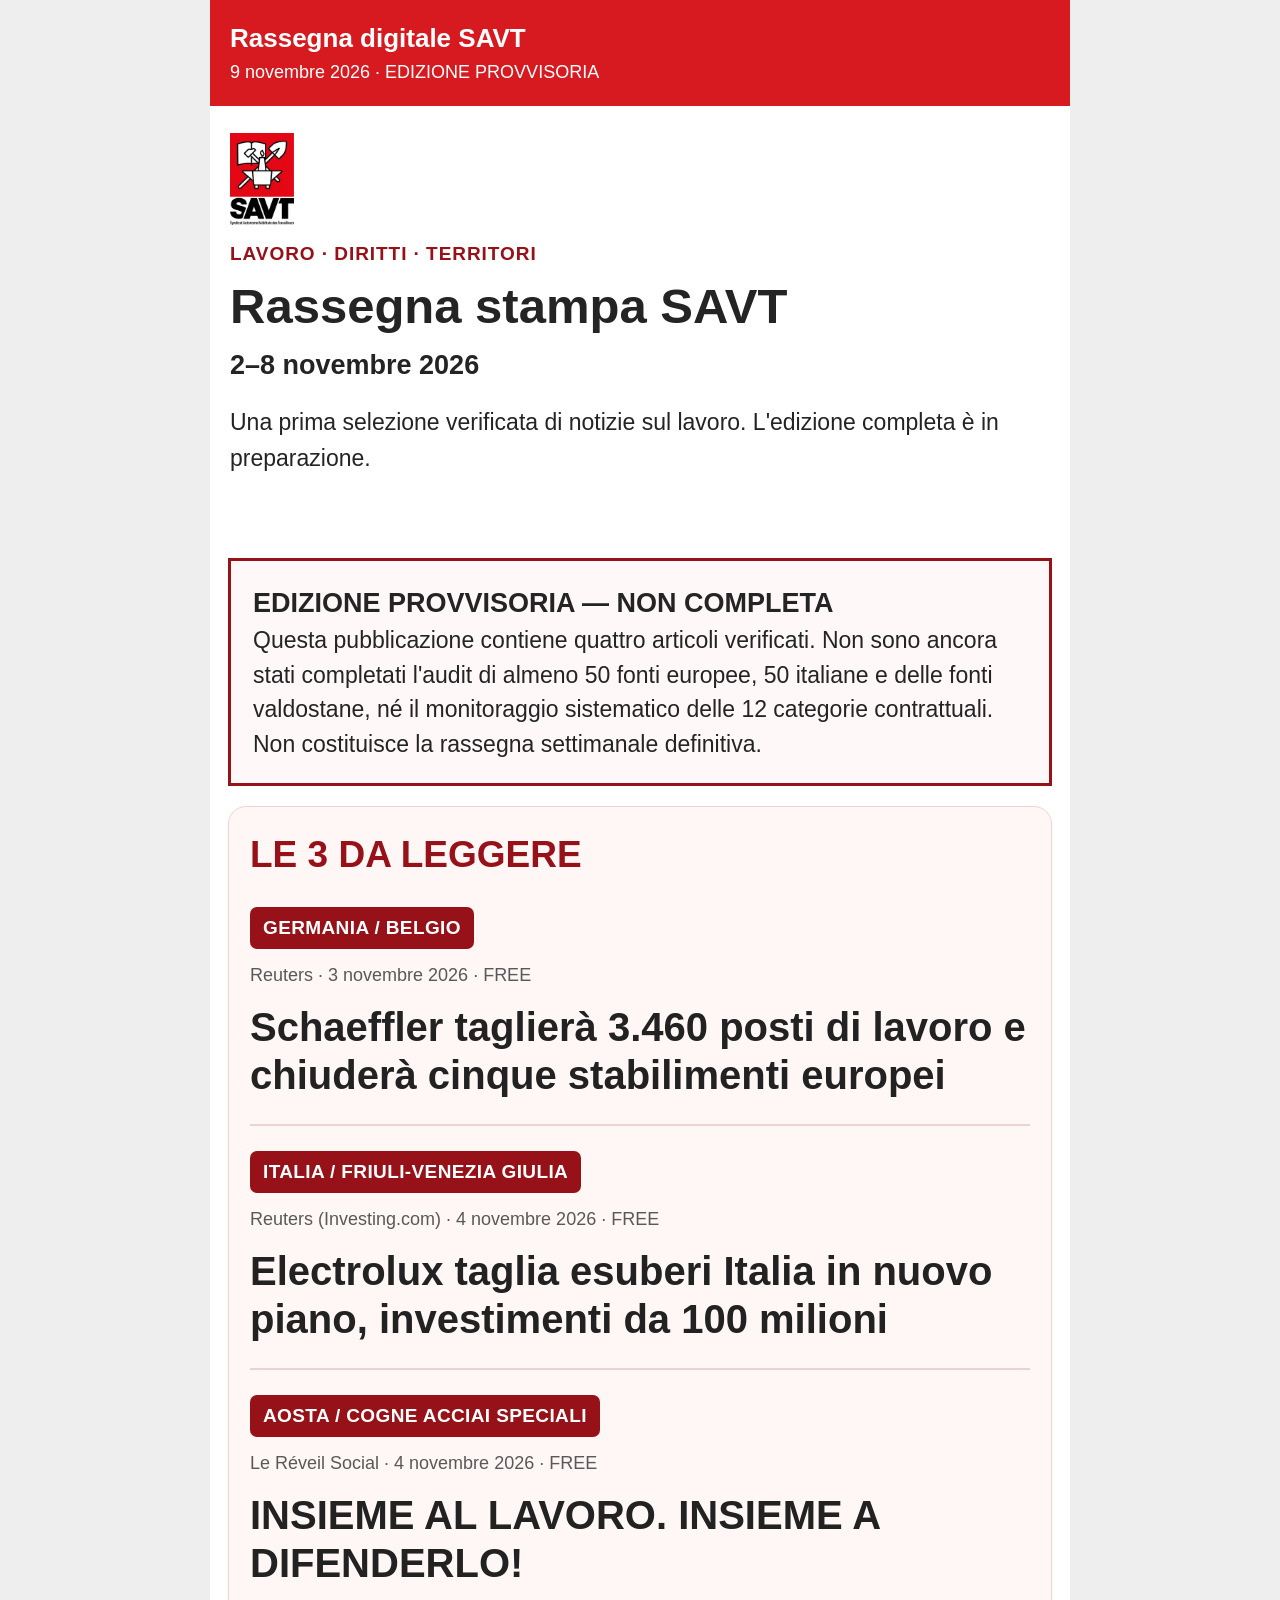
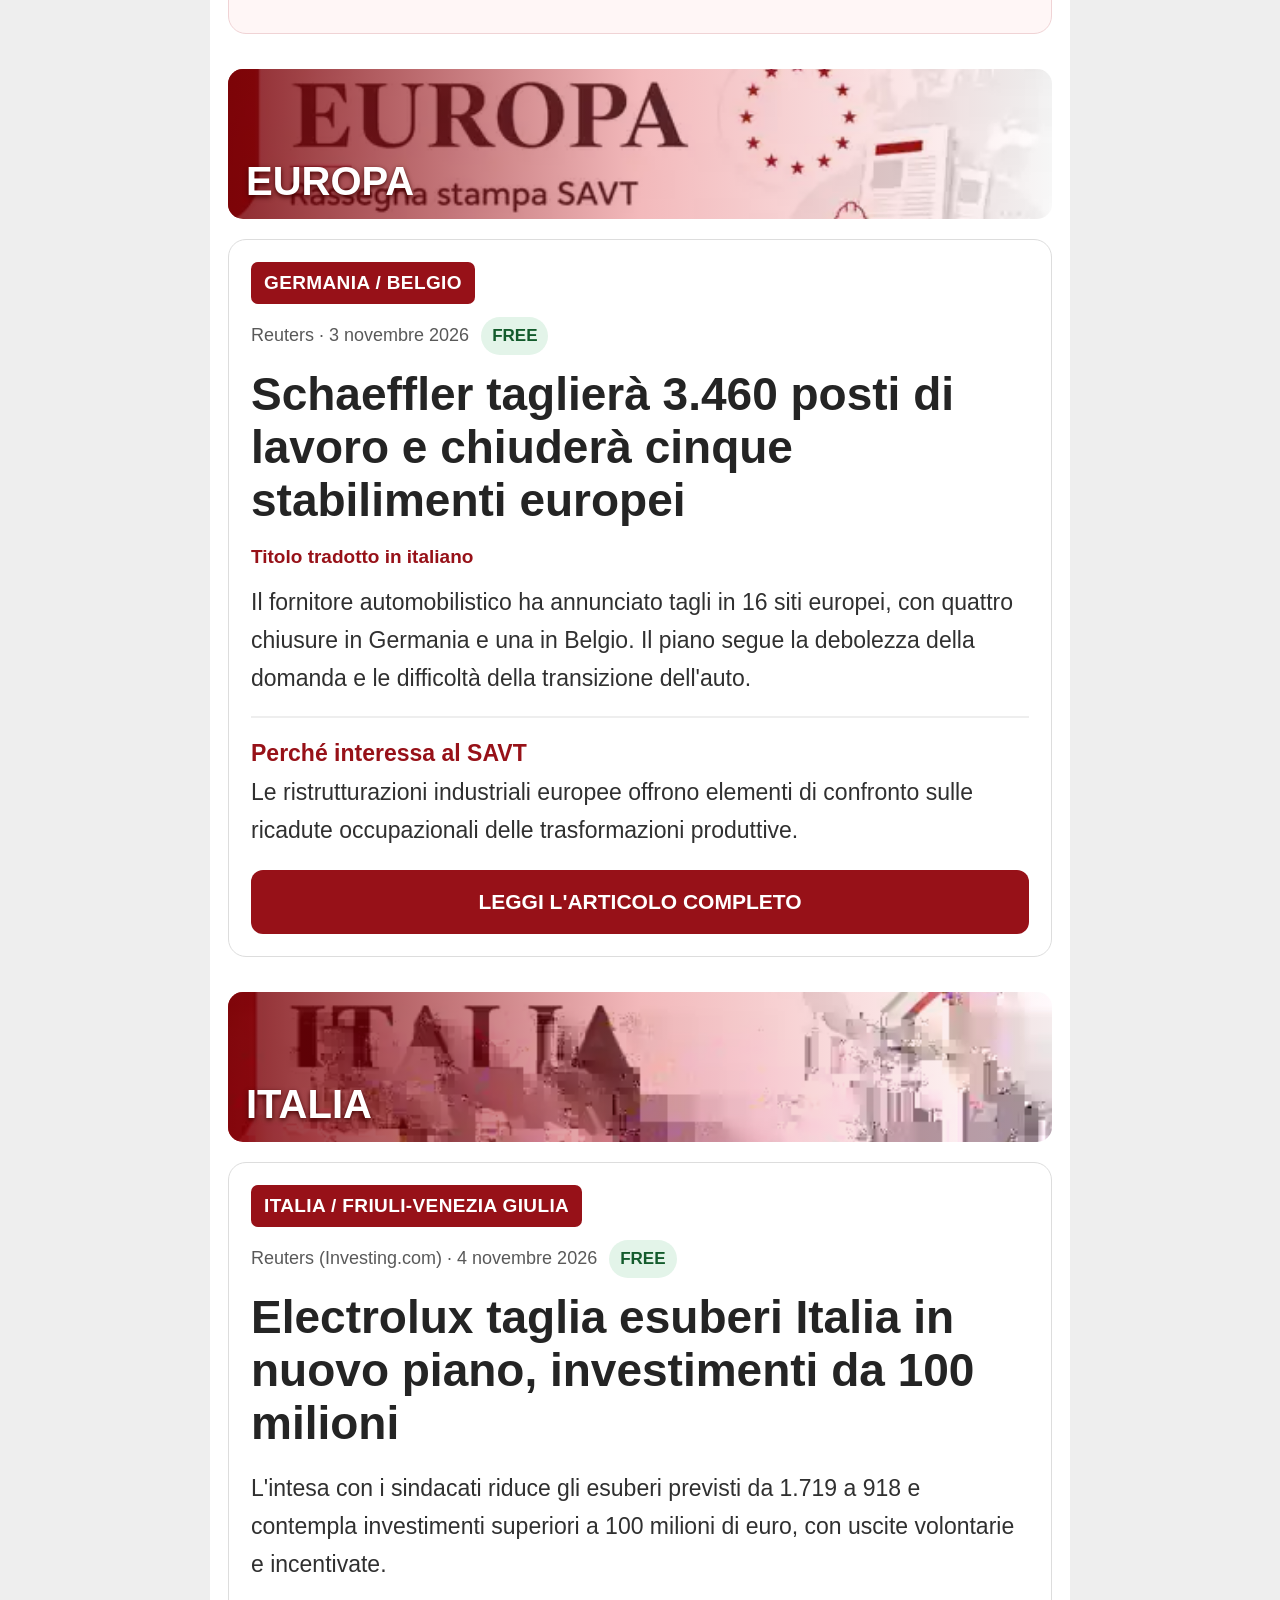
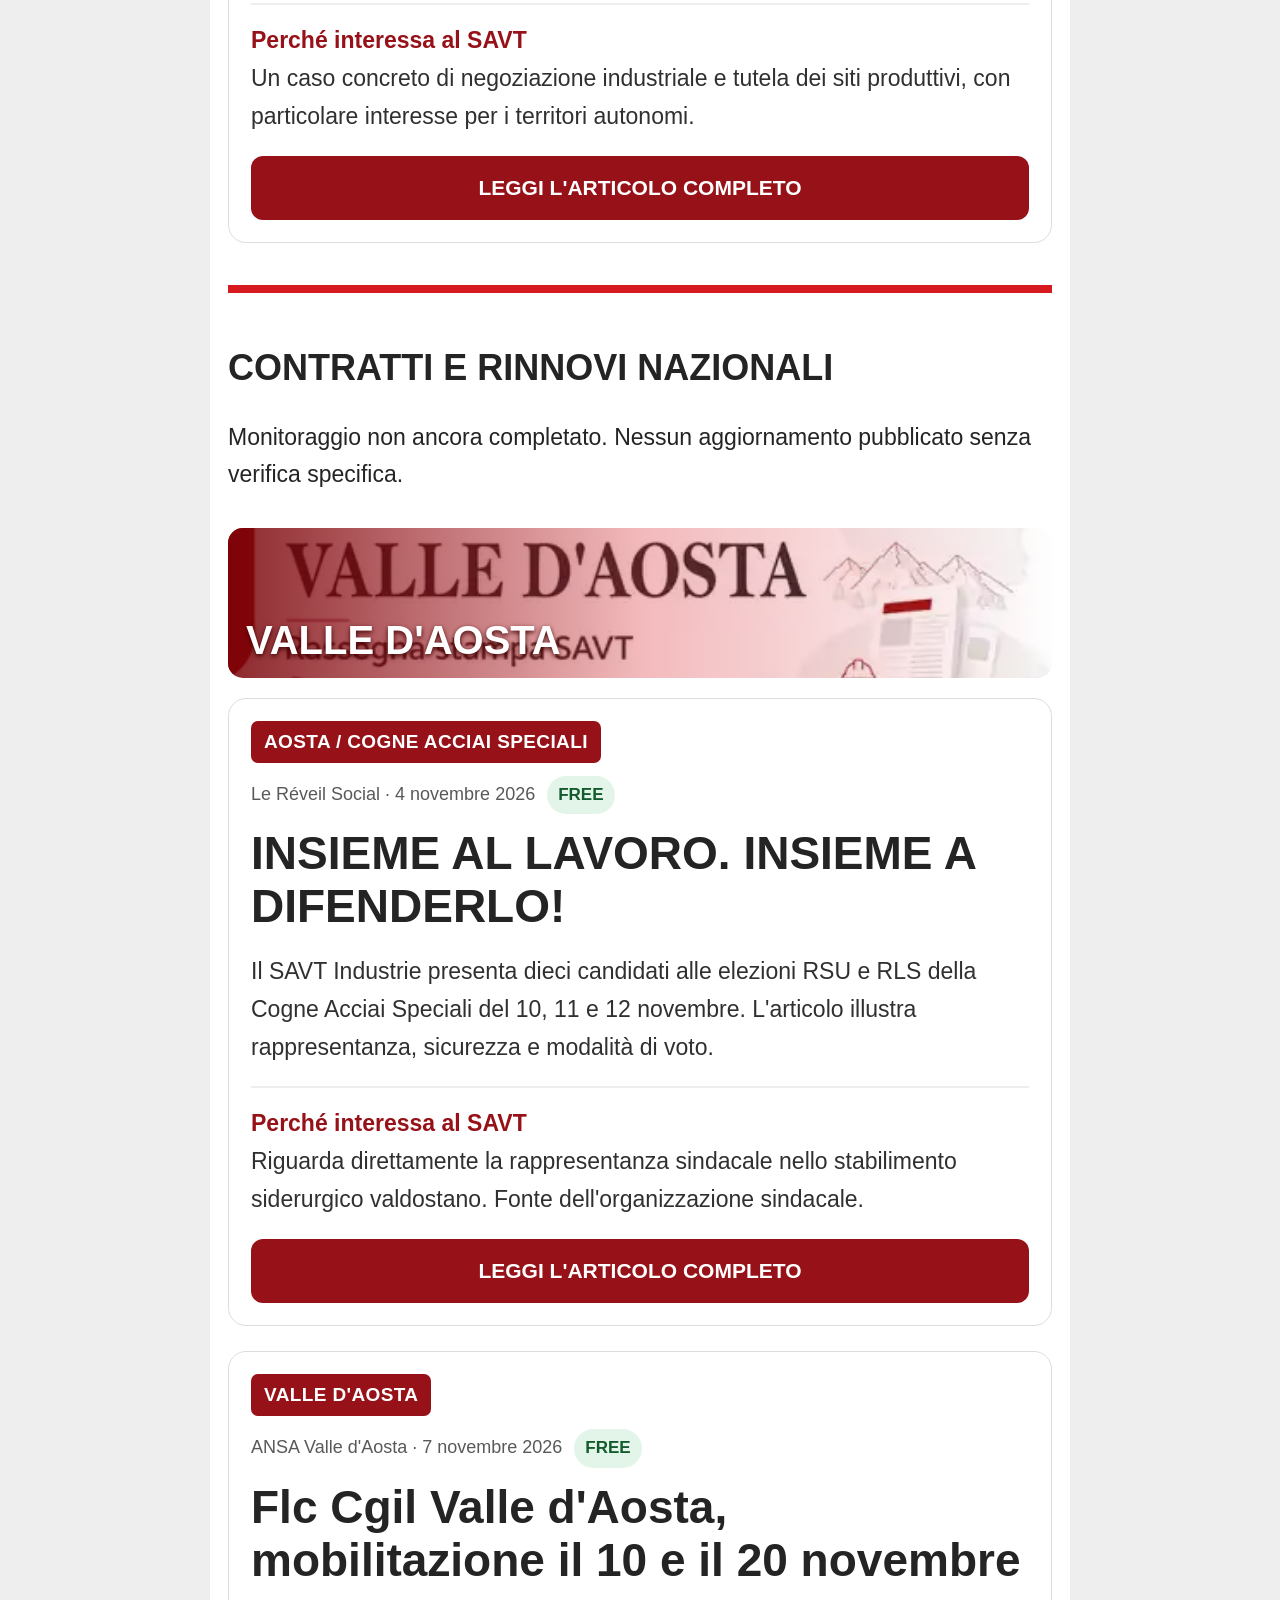
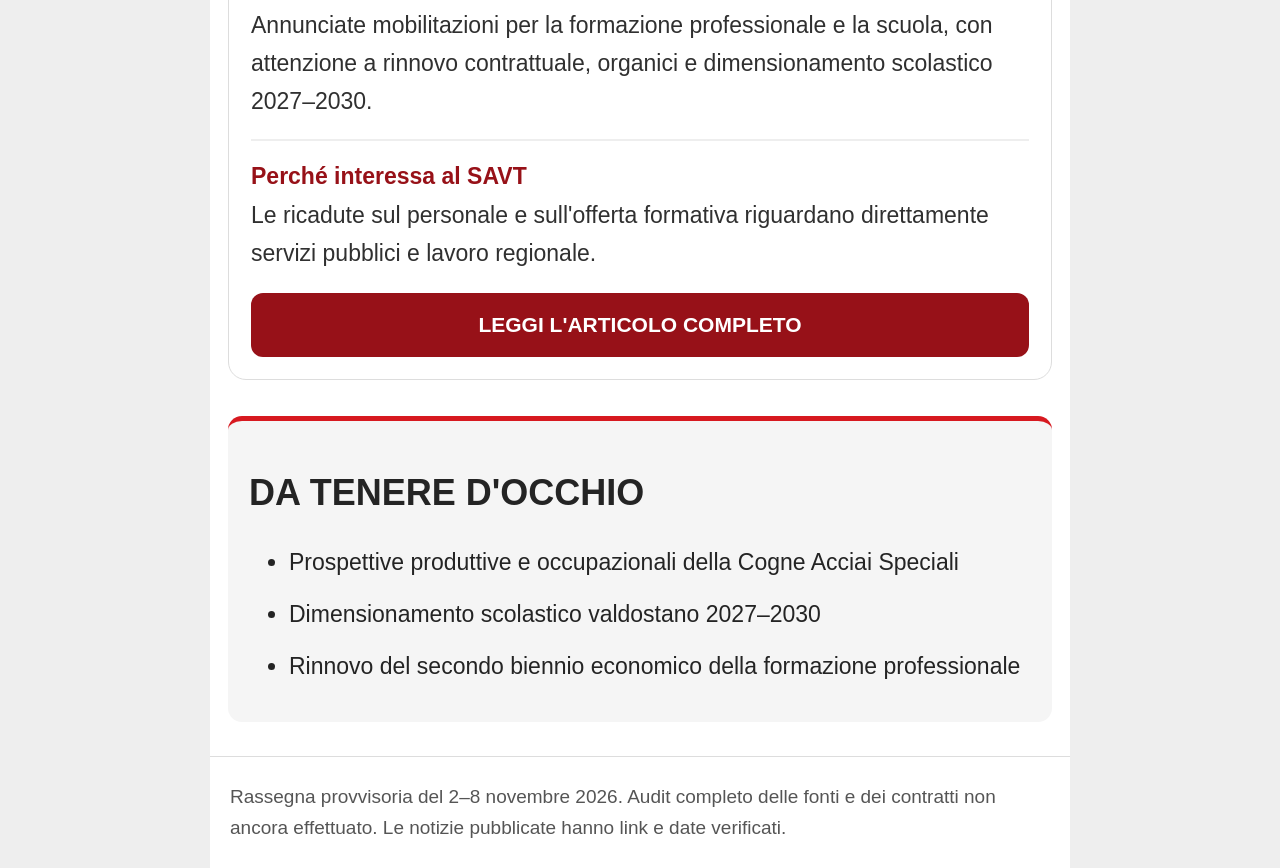
==== index.html @ 16316241 "Pubblica rassegna provvisoria SAVT 2-8 novembre 2026" ====
<!doctype html><html lang="it"><head><meta charset="utf-8"><meta name="viewport" content="width=device-width,initial-scale=1"><meta name="robots" content="noindex,nofollow"><meta name="savt-build" content="2026-11-09-provvisorio"><title>Rassegna SAVT — 2–8 novembre 2026 (edizione provvisoria)</title><style>*{box-sizing:border-box}html{scroll-behavior:smooth}body{margin:0;background:#eee;color:#242424;font-family:Arial,Helvetica,sans-serif}.page{max-width:860px;margin:auto;background:#fff}.top{background:#d71920;color:#fff;padding:23px 20px;font-weight:900;font-size:26px}.top small{display:block;font-size:18px;font-weight:500;margin-top:8px}header{padding:27px 20px 20px}.logo{height:92px;max-width:140px;object-fit:contain;display:block;margin-bottom:18px}.kicker{font-size:19px;color:#971118;font-weight:900;letter-spacing:.05em}h1{font-size:49px;line-height:1.12;margin:14px 0}.week{font-size:27px;font-weight:900;margin:16px 0}header p{font-size:23px;line-height:1.58}nav{padding:16px;display:flex;gap:12px;overflow-x:auto;white-space:nowrap;border-block:1px solid #eee}nav a{padding:13px 17px;border:1px solid #e8b9bc;border-radius:30px;color:#971118;font-size:20px;font-weight:800;text-decoration:none}main{padding:18px 18px 34px}.highlight{background:#fff6f6;border:1px solid #f0d3d5;border-radius:18px;padding:21px}.highlight h2{font-size:37px;color:#971118;margin:6px 0}.pick{display:block;padding:25px 0;border-bottom:2px solid #e8d4d5;color:#222;text-decoration:none}.pick:last-child{border:0}.pick strong{display:block;font-size:40px;line-height:1.2}.territory{display:inline-block;background:#971118;color:#fff;border-radius:7px;padding:10px 13px;font-size:19px;font-weight:900;letter-spacing:.02em;margin-bottom:13px}.meta{font-size:18px;color:#595959;line-height:1.55;margin-bottom:13px}.badge{display:inline-block;background:#e3f4e9;color:#135b2c;border-radius:22px;padding:6px 11px;font-size:17px;font-weight:900;margin-left:7px}.badge.paywall{background:#fff0dc;color:#7e4200}.banner{position:relative;margin:35px 0 20px;background:#971118;border-radius:15px;overflow:hidden;min-height:150px}.banner img{width:100%;height:150px;object-fit:cover;display:block}.banner:after{content:'';position:absolute;inset:0;background:linear-gradient(90deg,rgba(120,0,6,.84),rgba(215,25,32,.3),transparent)}.banner h2{position:absolute;bottom:15px;left:18px;z-index:2;font-size:40px;color:#fff;margin:0;text-shadow:0 2px 5px #400}.card{border:1px solid #ddd;border-radius:18px;padding:22px;margin-bottom:25px;scroll-margin-top:12px}.card h3{font-size:46px;line-height:1.15;margin:5px 0 19px;overflow-wrap:anywhere}.card p{font-size:23px;line-height:1.66;color:#303030;margin:0 0 19px}.translation{font-size:19px;font-weight:800;color:#971118;margin-bottom:15px}.why{border-top:2px solid #eee;padding-top:17px;font-size:23px;line-height:1.63}.why strong{color:#971118}.cta{display:block;width:100%;text-align:center;background:#971118;color:#fff;text-decoration:none;border-radius:12px;padding:20px 13px;font-size:21px;font-weight:900;margin-top:21px}.contracts{border-top:8px solid #d71920;margin:42px 0 26px;padding-top:23px}.contracts h2{font-size:36px;line-height:1.2}.contracts ul{list-style:none;padding:0}.contracts li{padding:20px 0;border-bottom:2px solid #ddd}.contracts a{font-size:24px;font-weight:800;line-height:1.58;color:#222;text-decoration:underline;text-decoration-color:#d71920}.tool{background:#fffaf0;border:1px solid #eadfc5;border-top:6px solid #d71920;border-radius:14px;padding:21px;margin:35px 0 20px}.tool h2{font-size:35px;margin:0 0 15px}.tool h3{font-size:38px;line-height:1.2;margin:5px 0 14px}.tool p{font-size:23px;line-height:1.63}.watch{background:#f5f5f5;border-top:5px solid #d71920;border-radius:14px;padding:21px;margin-top:36px}.watch h2{font-size:36px}.watch li{font-size:23px;line-height:1.65;margin:14px 0}footer{border-top:1px solid #ddd;padding:25px 20px;color:#555;font-size:19px;line-height:1.6}@media(max-width:600px){h1{font-size:46px}.pick strong{font-size:40px}.card h3{font-size:46px}.top{font-size:25px}.banner h2{font-size:39px}.card{padding:19px}.highlight{padding:18px}main{padding:13px}}.notice{border:3px solid #971118;padding:22px;margin:20px 0;font-size:23px;line-height:1.5;background:#fff8f8}.notice strong{display:block;font-size:27px}.contracts p{font-size:23px;line-height:1.6}</style></head><body><div class="page"><div class="top">Rassegna digitale SAVT<small>9 novembre 2026 · EDIZIONE PROVVISORIA</small></div><header><img class="logo" src="[data-uri]" alt="Logo SAVT ufficiale"><div class="kicker">LAVORO · DIRITTI · TERRITORI</div><h1>Rassegna stampa SAVT</h1><div class="week">2–8 novembre 2026</div><p>Una prima selezione verificata di notizie sul lavoro. L'edizione completa è in preparazione.</p></header><main><div class="notice"><strong>EDIZIONE PROVVISORIA — NON COMPLETA</strong>Questa pubblicazione contiene quattro articoli verificati. Non sono ancora stati completati l'audit di almeno 50 fonti europee, 50 italiane e delle fonti valdostane, né il monitoraggio sistematico delle 12 categorie contrattuali. Non costituisce la rassegna settimanale definitiva.</div><section class="highlight"><h2>LE 3 DA LEGGERE</h2><a class="pick" href="#top-europa"><span class="territory">GERMANIA / BELGIO</span><div class="meta">Reuters · 3 novembre 2026 · FREE</div><strong>Schaeffler taglierà 3.460 posti di lavoro e chiuderà cinque stabilimenti europei</strong></a><a class="pick" href="#top-italia"><span class="territory">ITALIA / FRIULI-VENEZIA GIULIA</span><div class="meta">Reuters (Investing.com) · 4 novembre 2026 · FREE</div><strong>Electrolux taglia esuberi Italia in nuovo piano, investimenti da 100 milioni</strong></a><a class="pick" href="#top-vda"><span class="territory">AOSTA / COGNE ACCIAI SPECIALI</span><div class="meta">Le Réveil Social · 4 novembre 2026 · FREE</div><strong>INSIEME AL LAVORO. INSIEME A DIFENDERLO!</strong></a></section><section id="europa"><div class="banner"><img src="[data-uri]" alt=""><h2>EUROPA</h2></div><article class="card" id="top-europa"><span class="territory">GERMANIA / BELGIO</span><div class="meta">Reuters · 3 novembre 2026 <span class="badge">FREE</span></div><h3>Schaeffler taglierà 3.460 posti di lavoro e chiuderà cinque stabilimenti europei</h3><div class="translation">Titolo tradotto in italiano</div><p>Il fornitore automobilistico ha annunciato tagli in 16 siti europei, con quattro chiusure in Germania e una in Belgio. Il piano segue la debolezza della domanda e le difficoltà della transizione dell'auto.</p><div class="why"><strong>Perché interessa al SAVT</strong><p>Le ristrutturazioni industriali europee offrono elementi di confronto sulle ricadute occupazionali delle trasformazioni produttive.</p></div><a class="cta" href="https://www.reuters.com/business/world-at-work/schaeffler-cut-jobs-close-five-plants-europe-auto-sector-gloom-deepens-2026-11-03/" target="_blank" rel="noopener">LEGGI L'ARTICOLO COMPLETO</a></article></section><section id="italia"><div class="banner"><img src="[data-uri]" alt=""><h2>ITALIA</h2></div><article class="card" id="top-italia"><span class="territory">ITALIA / FRIULI-VENEZIA GIULIA</span><div class="meta">Reuters (Investing.com) · 4 novembre 2026 <span class="badge">FREE</span></div><h3>Electrolux taglia esuberi Italia in nuovo piano, investimenti da 100 milioni</h3><p>L'intesa con i sindacati riduce gli esuberi previsti da 1.719 a 918 e contempla investimenti superiori a 100 milioni di euro, con uscite volontarie e incentivate.</p><div class="why"><strong>Perché interessa al SAVT</strong><p>Un caso concreto di negoziazione industriale e tutela dei siti produttivi, con particolare interesse per i territori autonomi.</p></div><a class="cta" href="https://it.investing.com/news/stock-market-news/electrolux-intesa-al-mimit-su-piano-italia-con-oltre-100-milioni-di-investimenti-3626341" target="_blank" rel="noopener">LEGGI L'ARTICOLO COMPLETO</a></article></section><section class="contracts" id="contratti"><h2>CONTRATTI E RINNOVI NAZIONALI</h2><p>Monitoraggio non ancora completato. Nessun aggiornamento pubblicato senza verifica specifica.</p></section><section id="vda"><div class="banner"><img src="[data-uri]" alt=""><h2>VALLE D'AOSTA</h2></div><article class="card" id="top-vda"><span class="territory">AOSTA / COGNE ACCIAI SPECIALI</span><div class="meta">Le Réveil Social · 4 novembre 2026 <span class="badge">FREE</span></div><h3>INSIEME AL LAVORO. INSIEME A DIFENDERLO!</h3><p>Il SAVT Industrie presenta dieci candidati alle elezioni RSU e RLS della Cogne Acciai Speciali del 10, 11 e 12 novembre. L'articolo illustra rappresentanza, sicurezza e modalità di voto.</p><div class="why"><strong>Perché interessa al SAVT</strong><p>Riguarda direttamente la rappresentanza sindacale nello stabilimento siderurgico valdostano. Fonte dell'organizzazione sindacale.</p></div><a class="cta" href="https://www.lereveilsocial.com/insieme-al-lavoro-insieme-a-difenderlo/" target="_blank" rel="noopener">LEGGI L'ARTICOLO COMPLETO</a></article><article class="card" ><span class="territory">VALLE D'AOSTA</span><div class="meta">ANSA Valle d'Aosta · 7 novembre 2026 <span class="badge">FREE</span></div><h3>Flc Cgil Valle d'Aosta, mobilitazione il 10 e il 20 novembre</h3><p>Annunciate mobilitazioni per la formazione professionale e la scuola, con attenzione a rinnovo contrattuale, organici e dimensionamento scolastico 2027–2030.</p><div class="why"><strong>Perché interessa al SAVT</strong><p>Le ricadute sul personale e sull'offerta formativa riguardano direttamente servizi pubblici e lavoro regionale.</p></div><a class="cta" href="https://www.ansa.it/valledaosta/notizie/2026/11/07/flc-cgil-valle-daosta-mobilitazione-il-10-e-il-20-novembre_b5b08422-5fe2-4808-b641-a68bfc27584a.html" target="_blank" rel="noopener">LEGGI L'ARTICOLO COMPLETO</a></article></section><section class="watch"><h2>DA TENERE D'OCCHIO</h2><ul><li>Prospettive produttive e occupazionali della Cogne Acciai Speciali</li><li>Dimensionamento scolastico valdostano 2027–2030</li><li>Rinnovo del secondo biennio economico della formazione professionale</li></ul></section></main><footer>Rassegna provvisoria del 2–8 novembre 2026. Audit completo delle fonti e dei contratti non ancora effettuato. Le notizie pubblicate hanno link e date verificati.</footer></div></body></html>
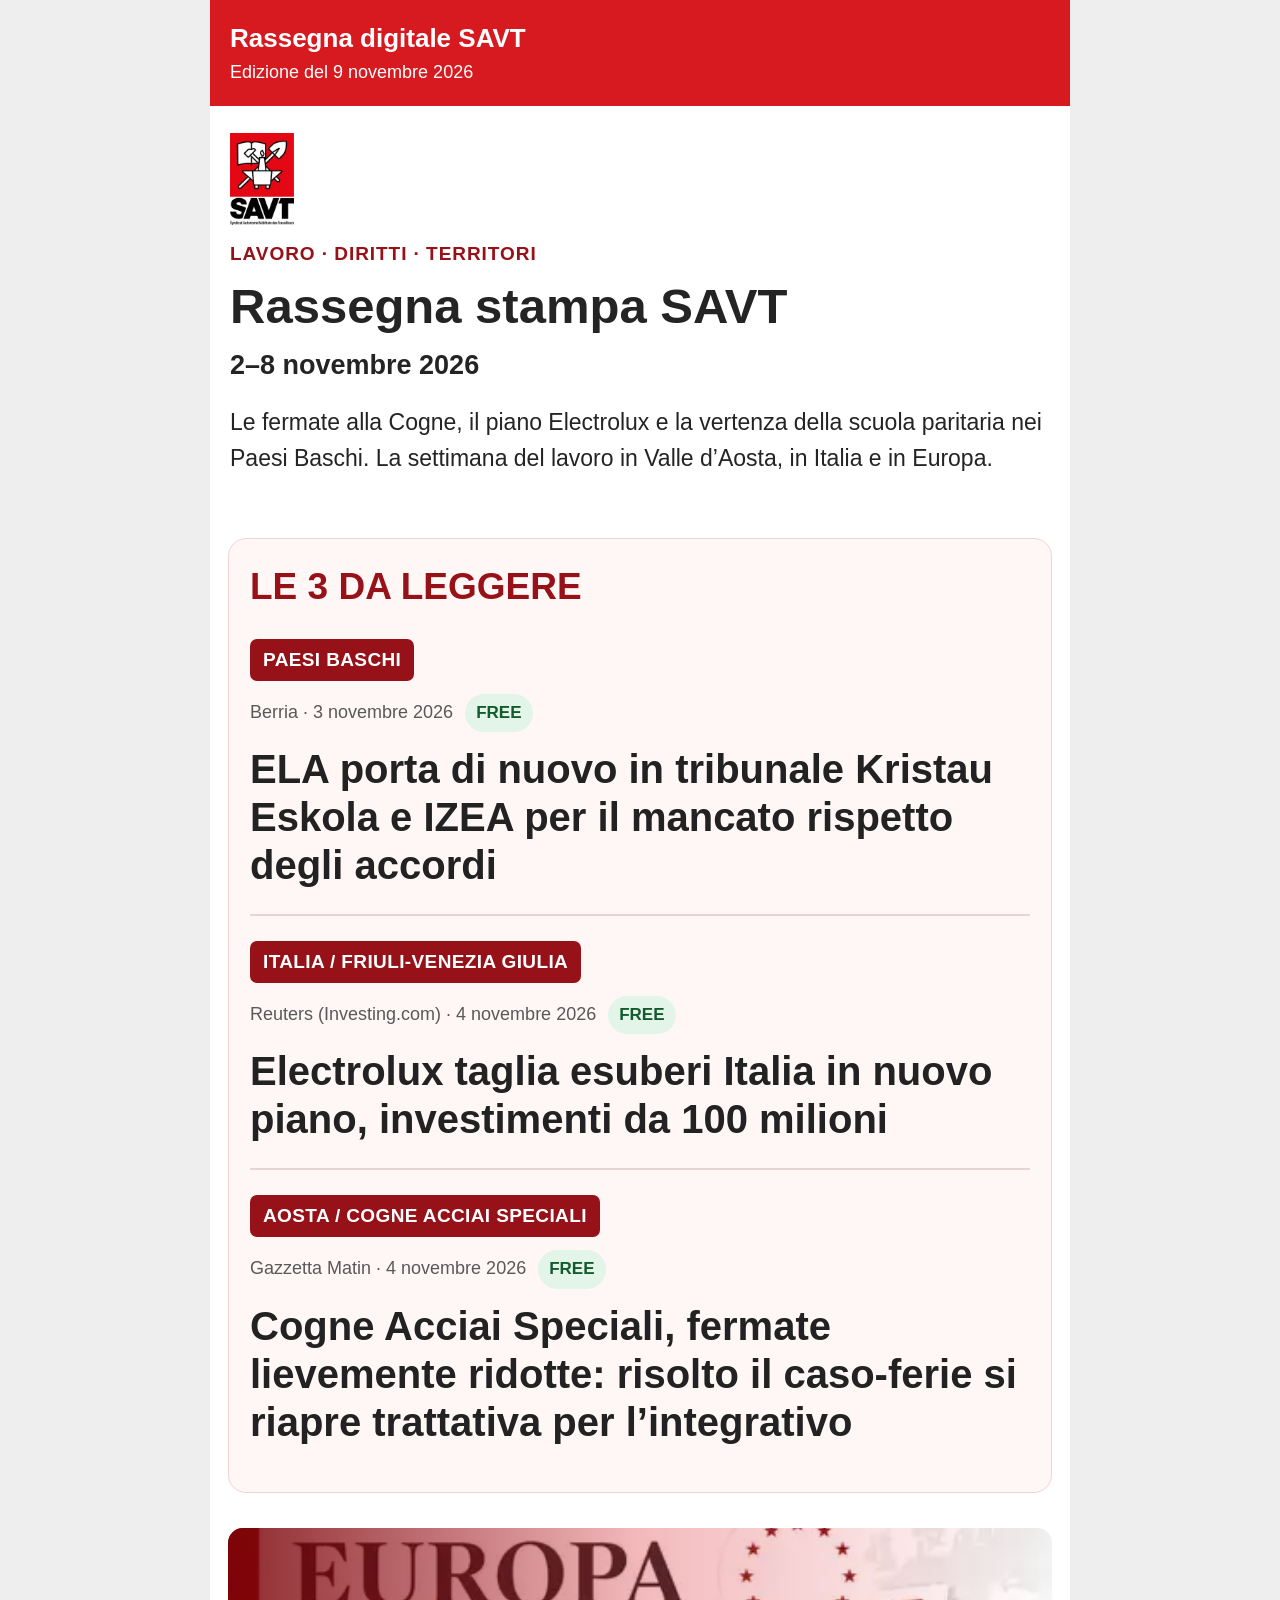
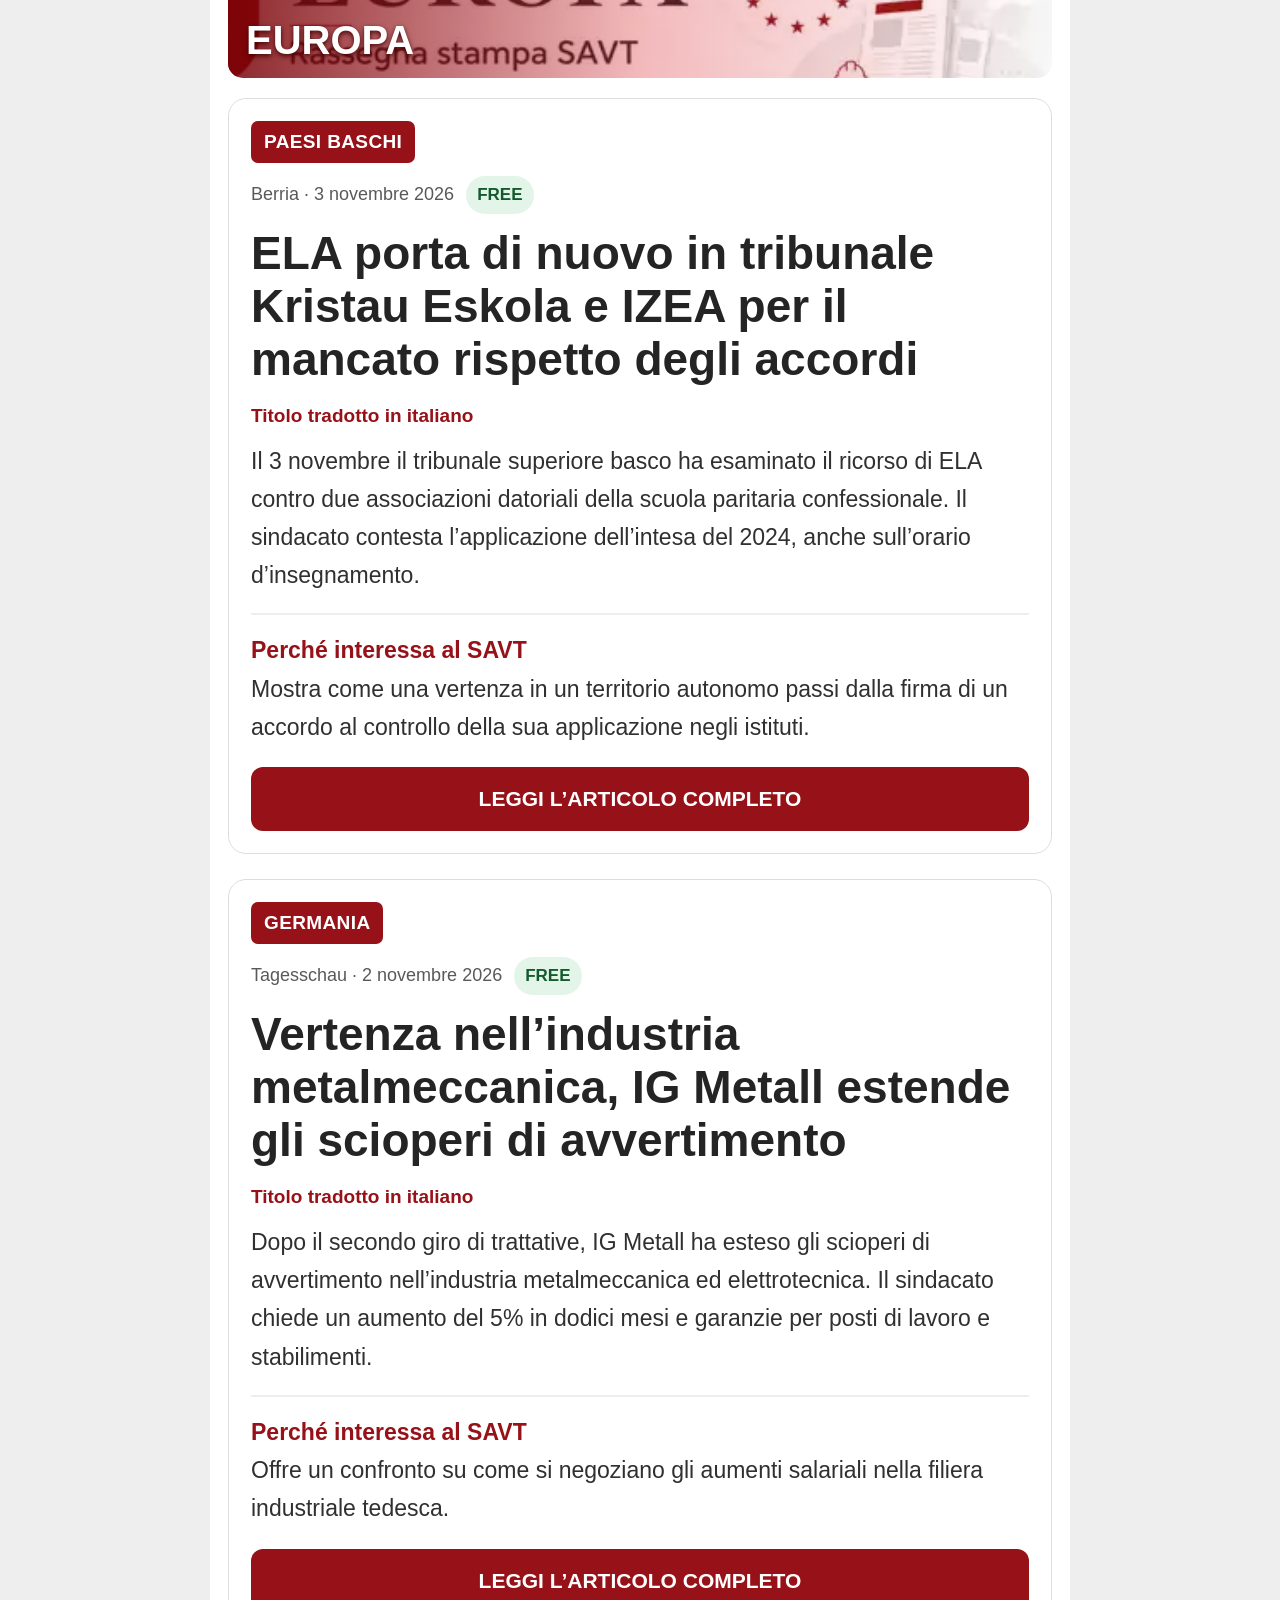
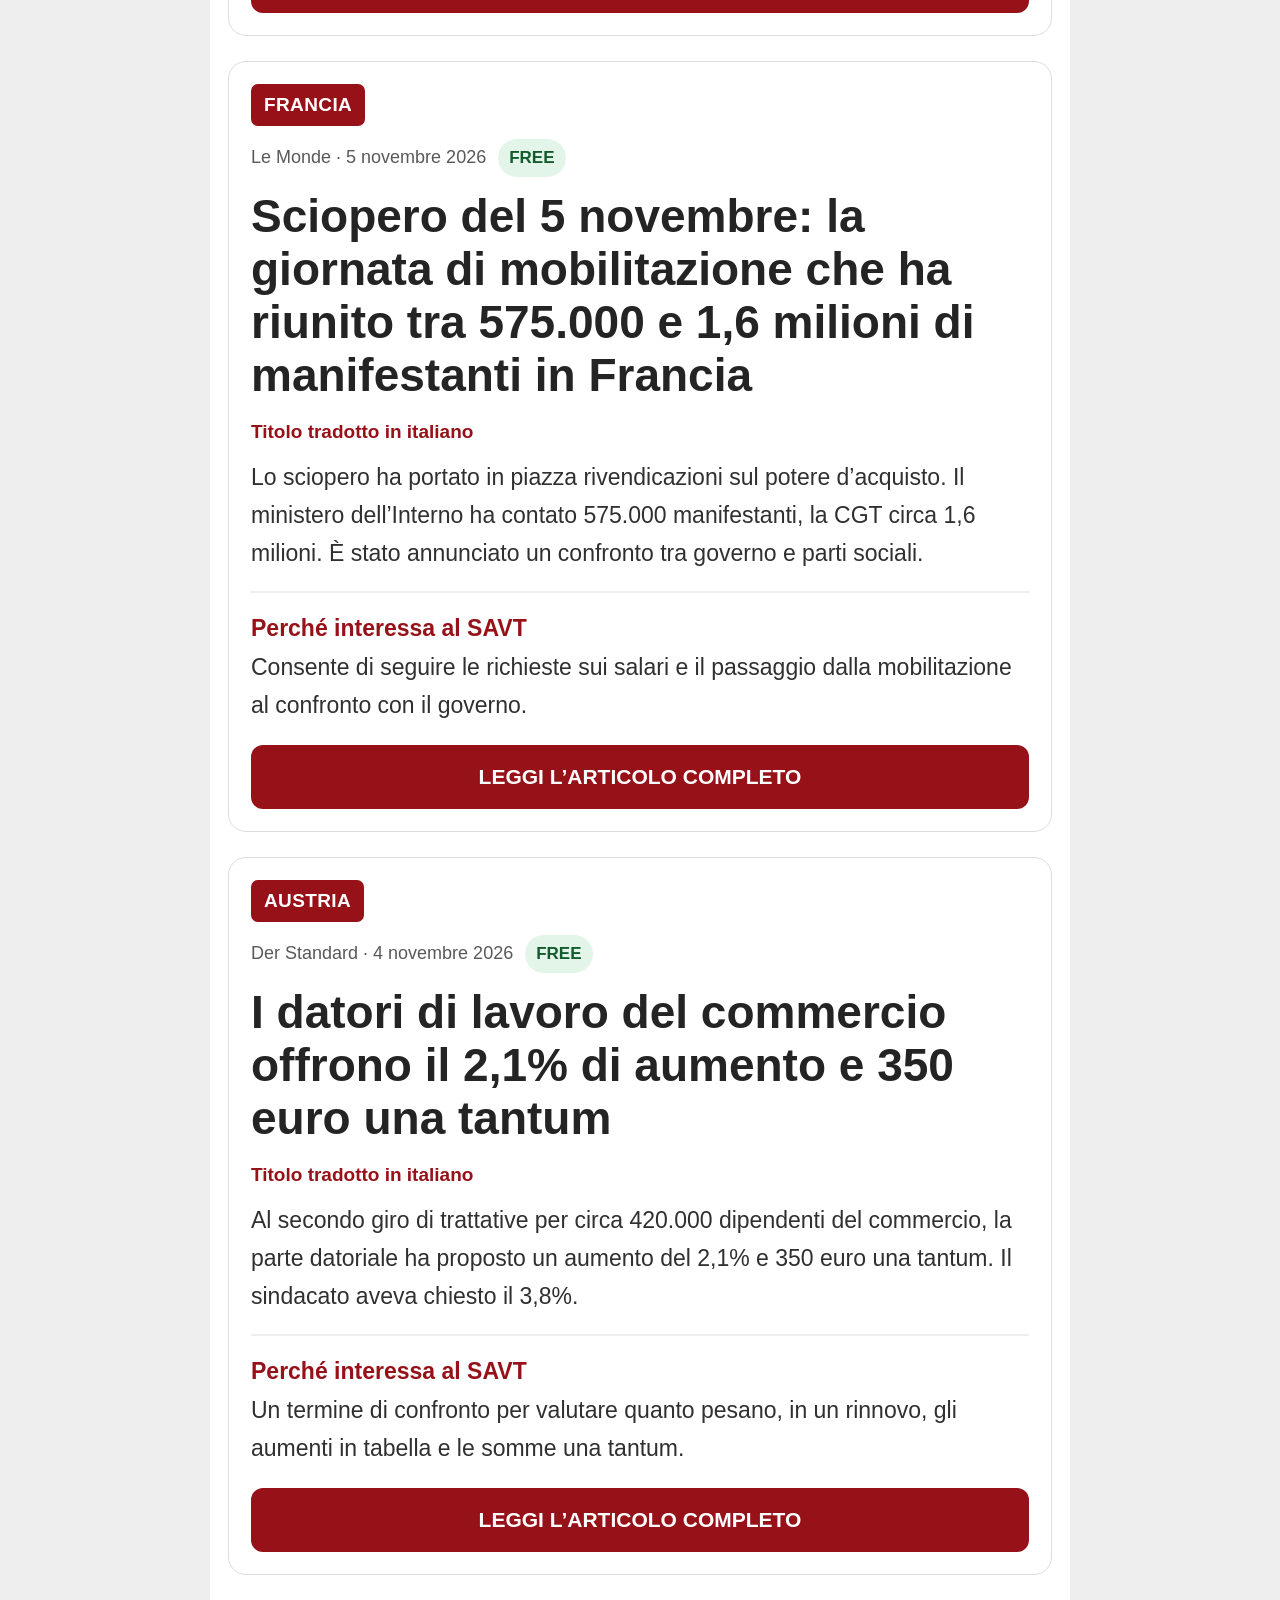
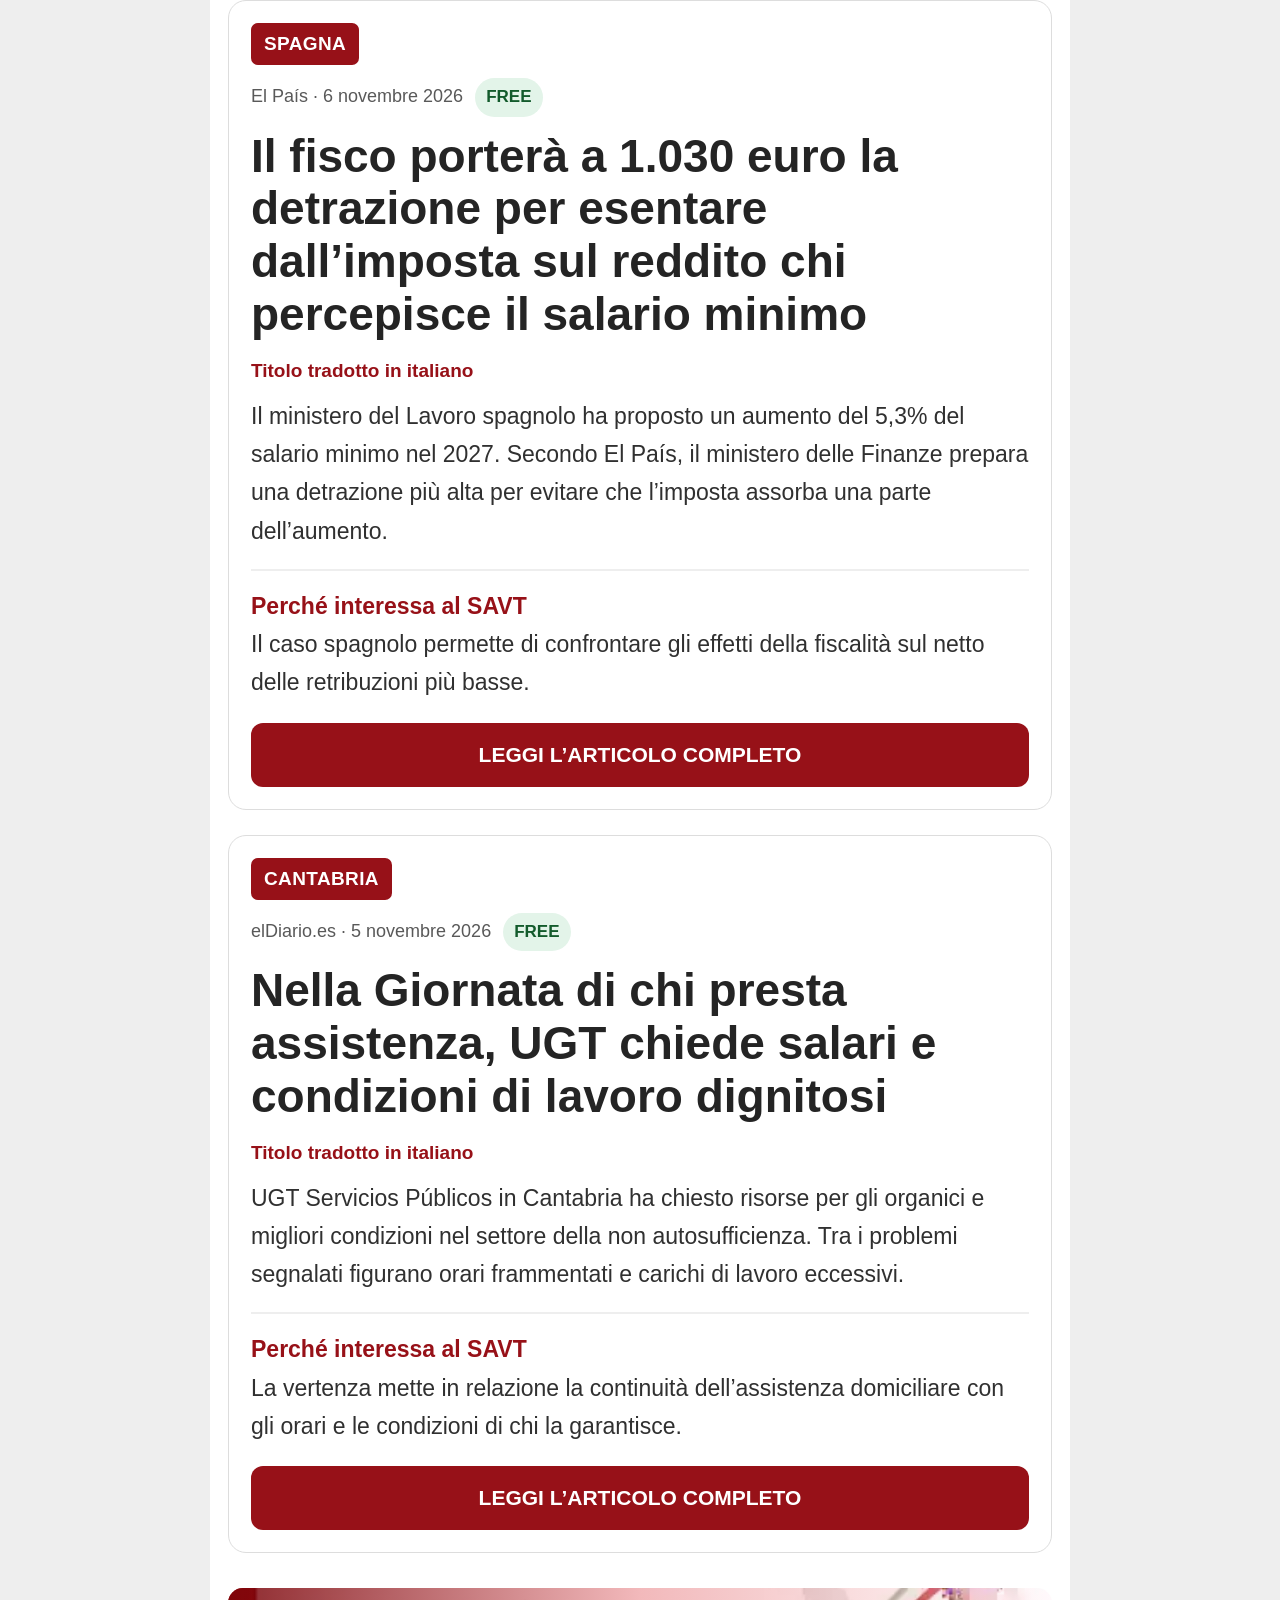
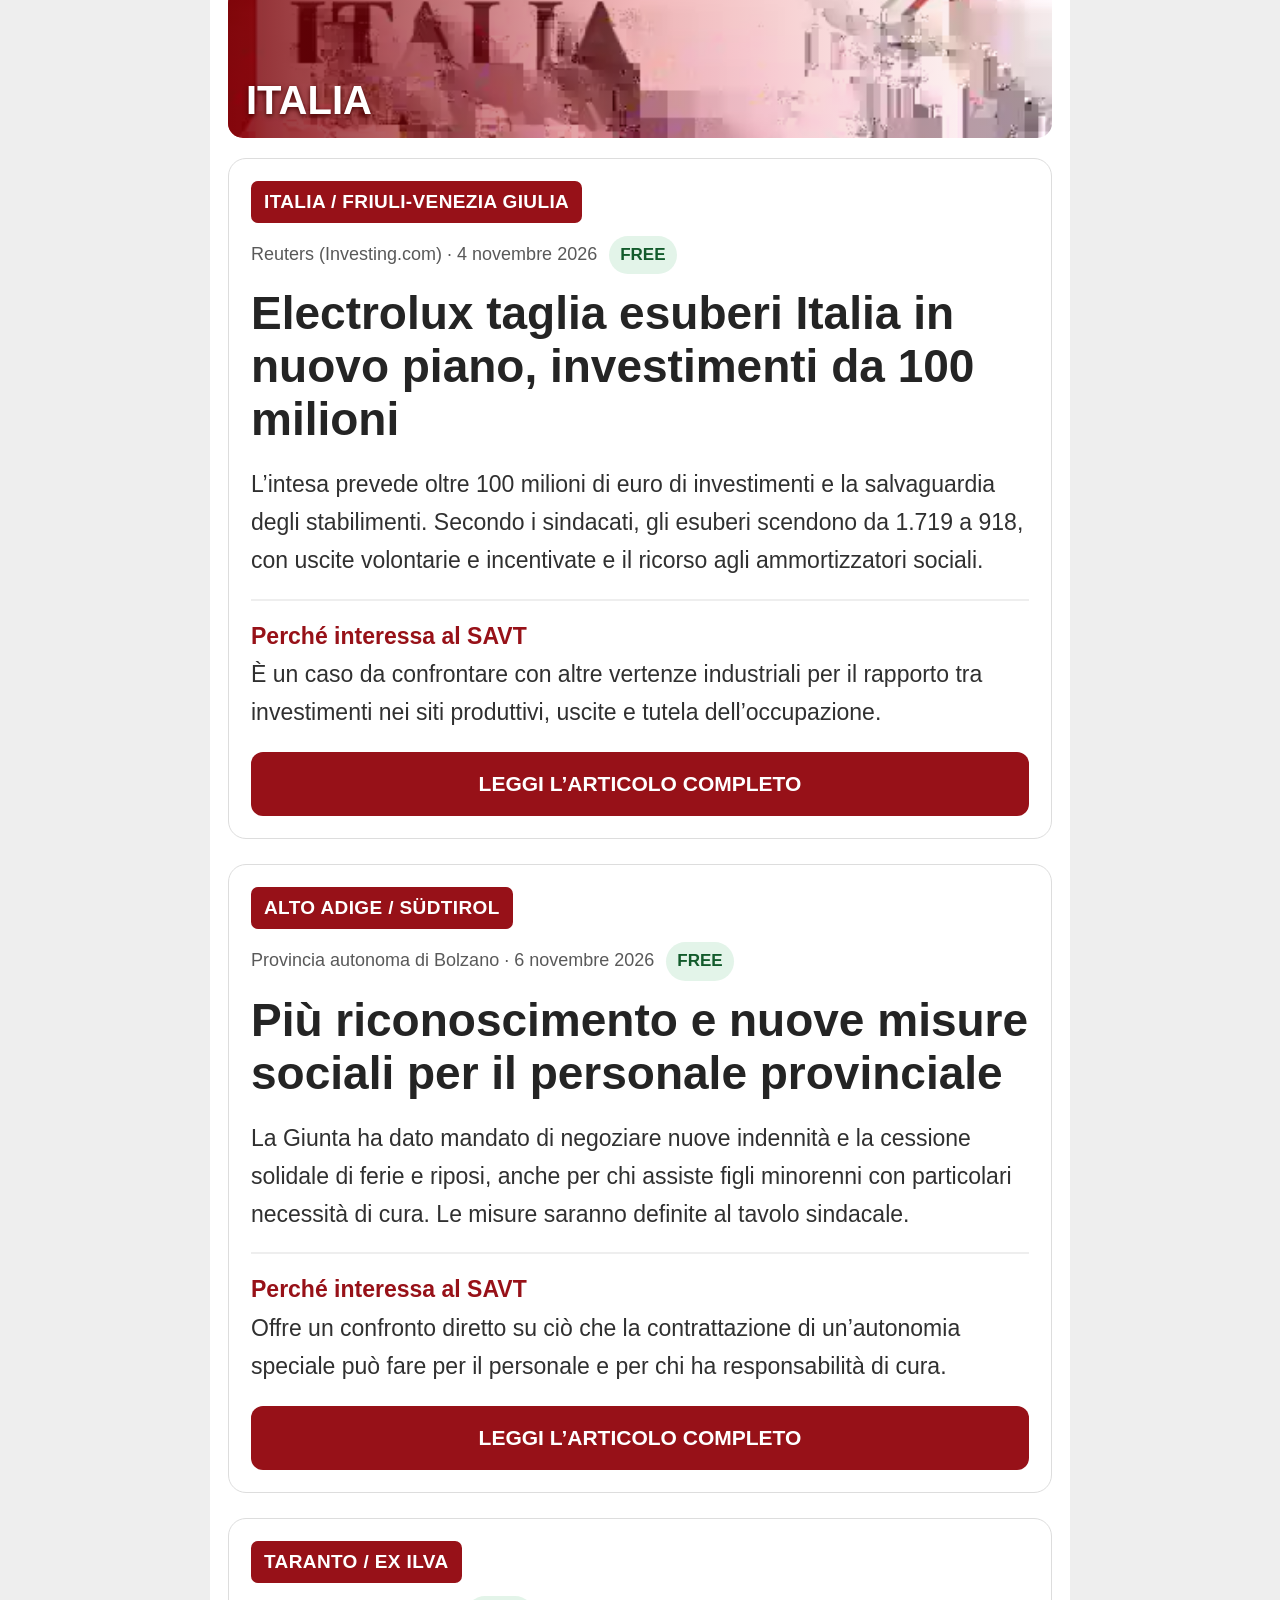
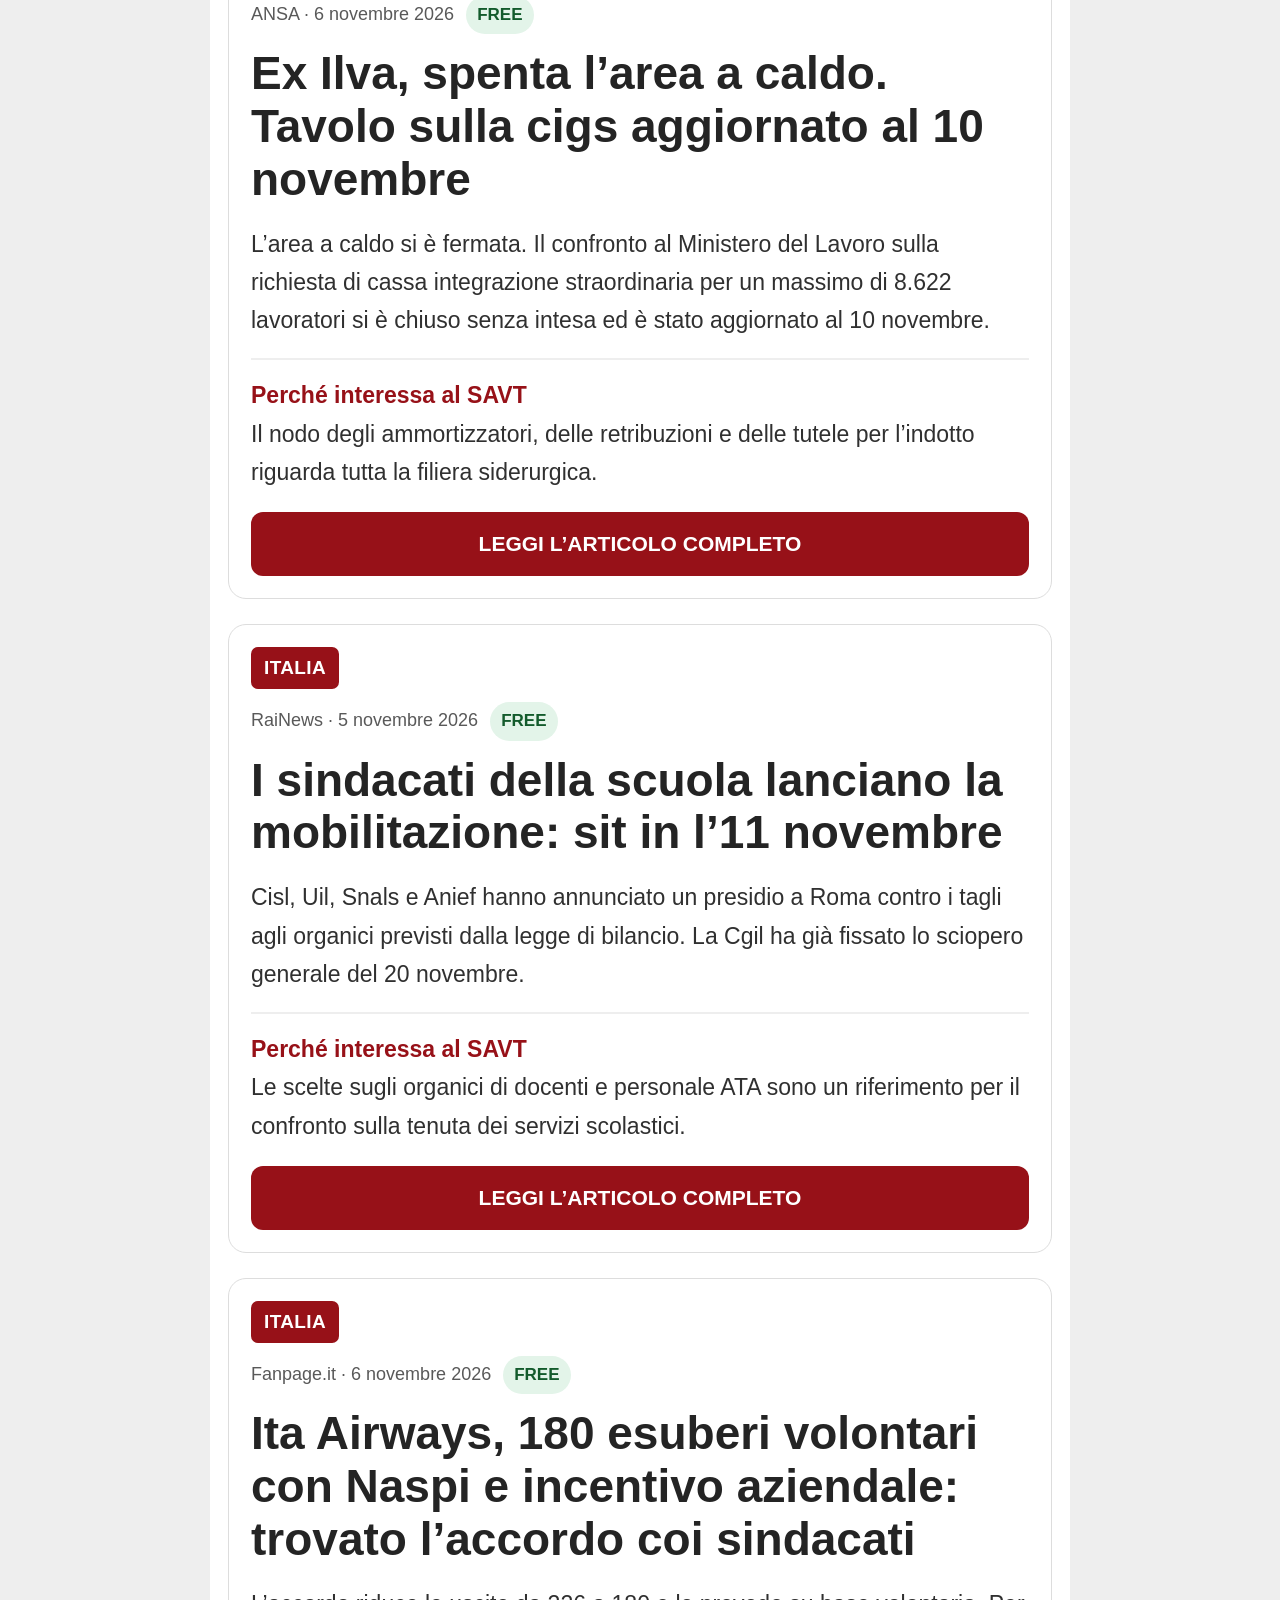
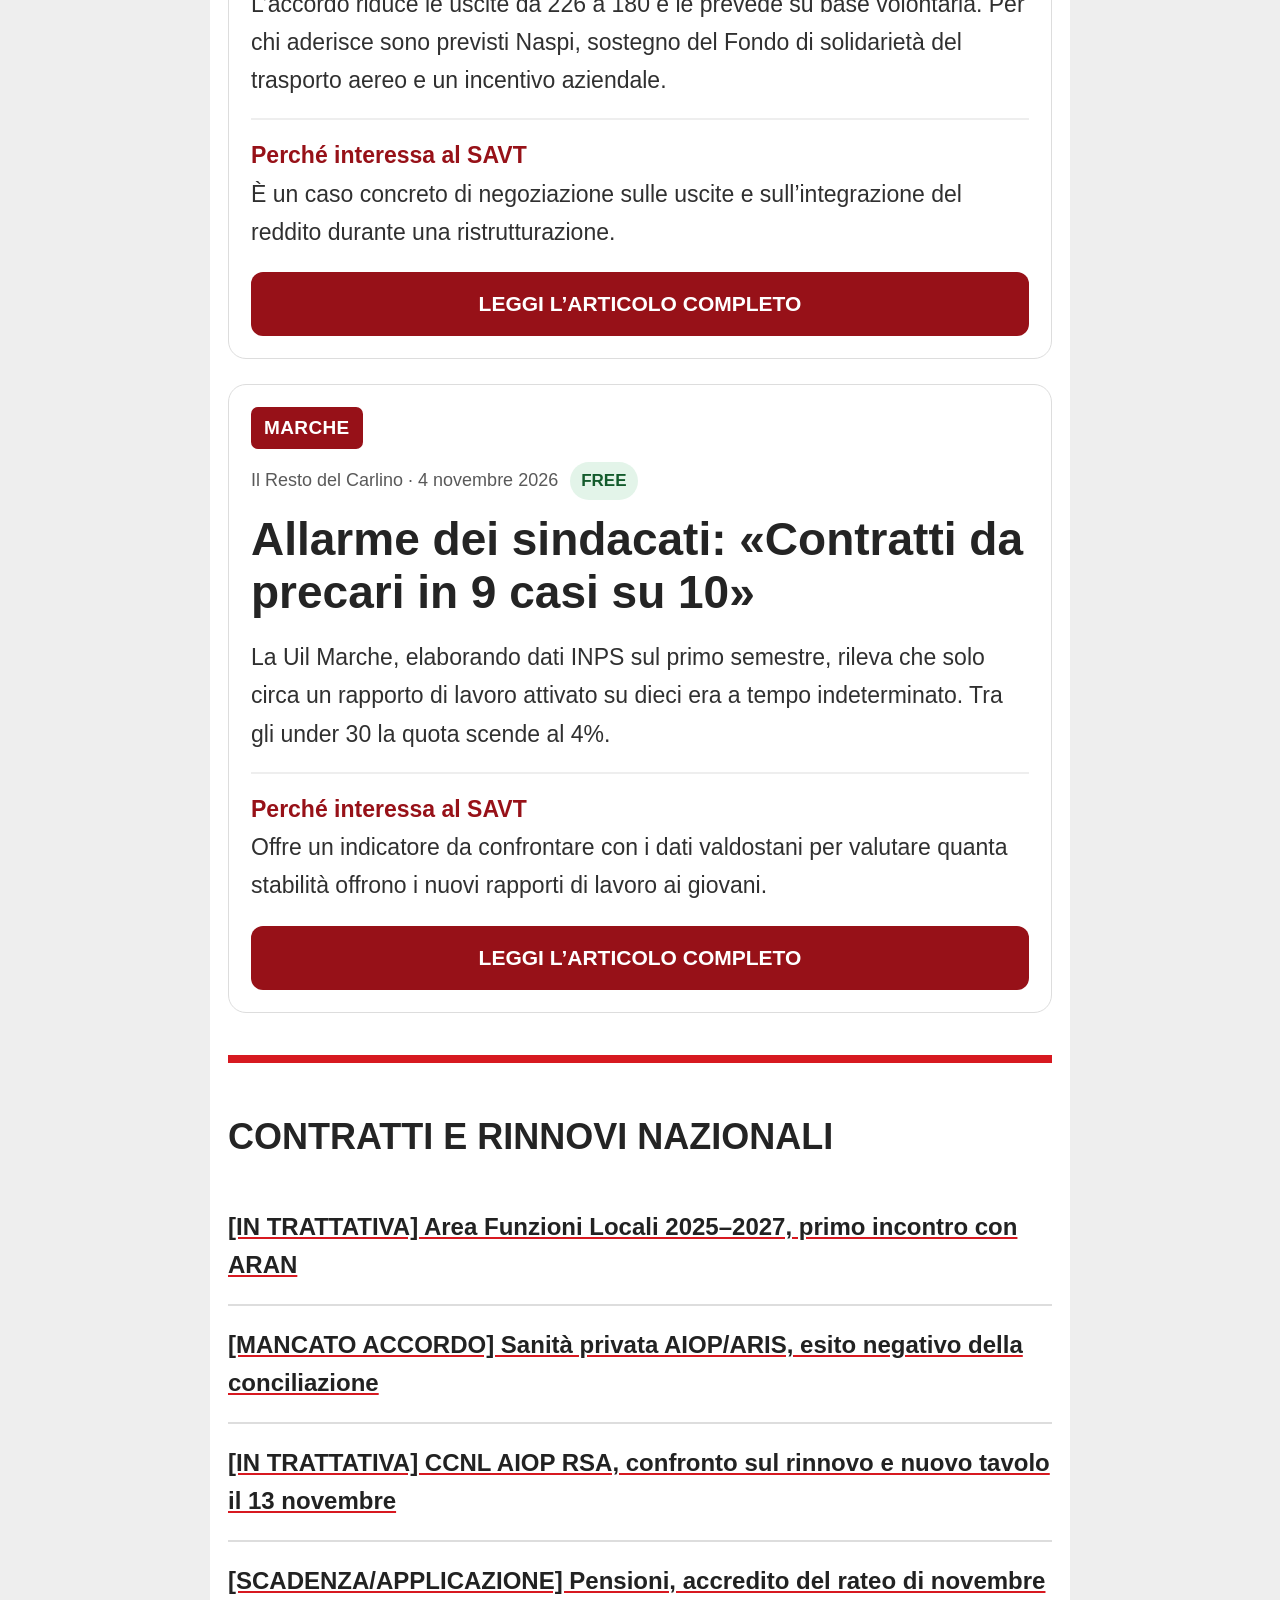
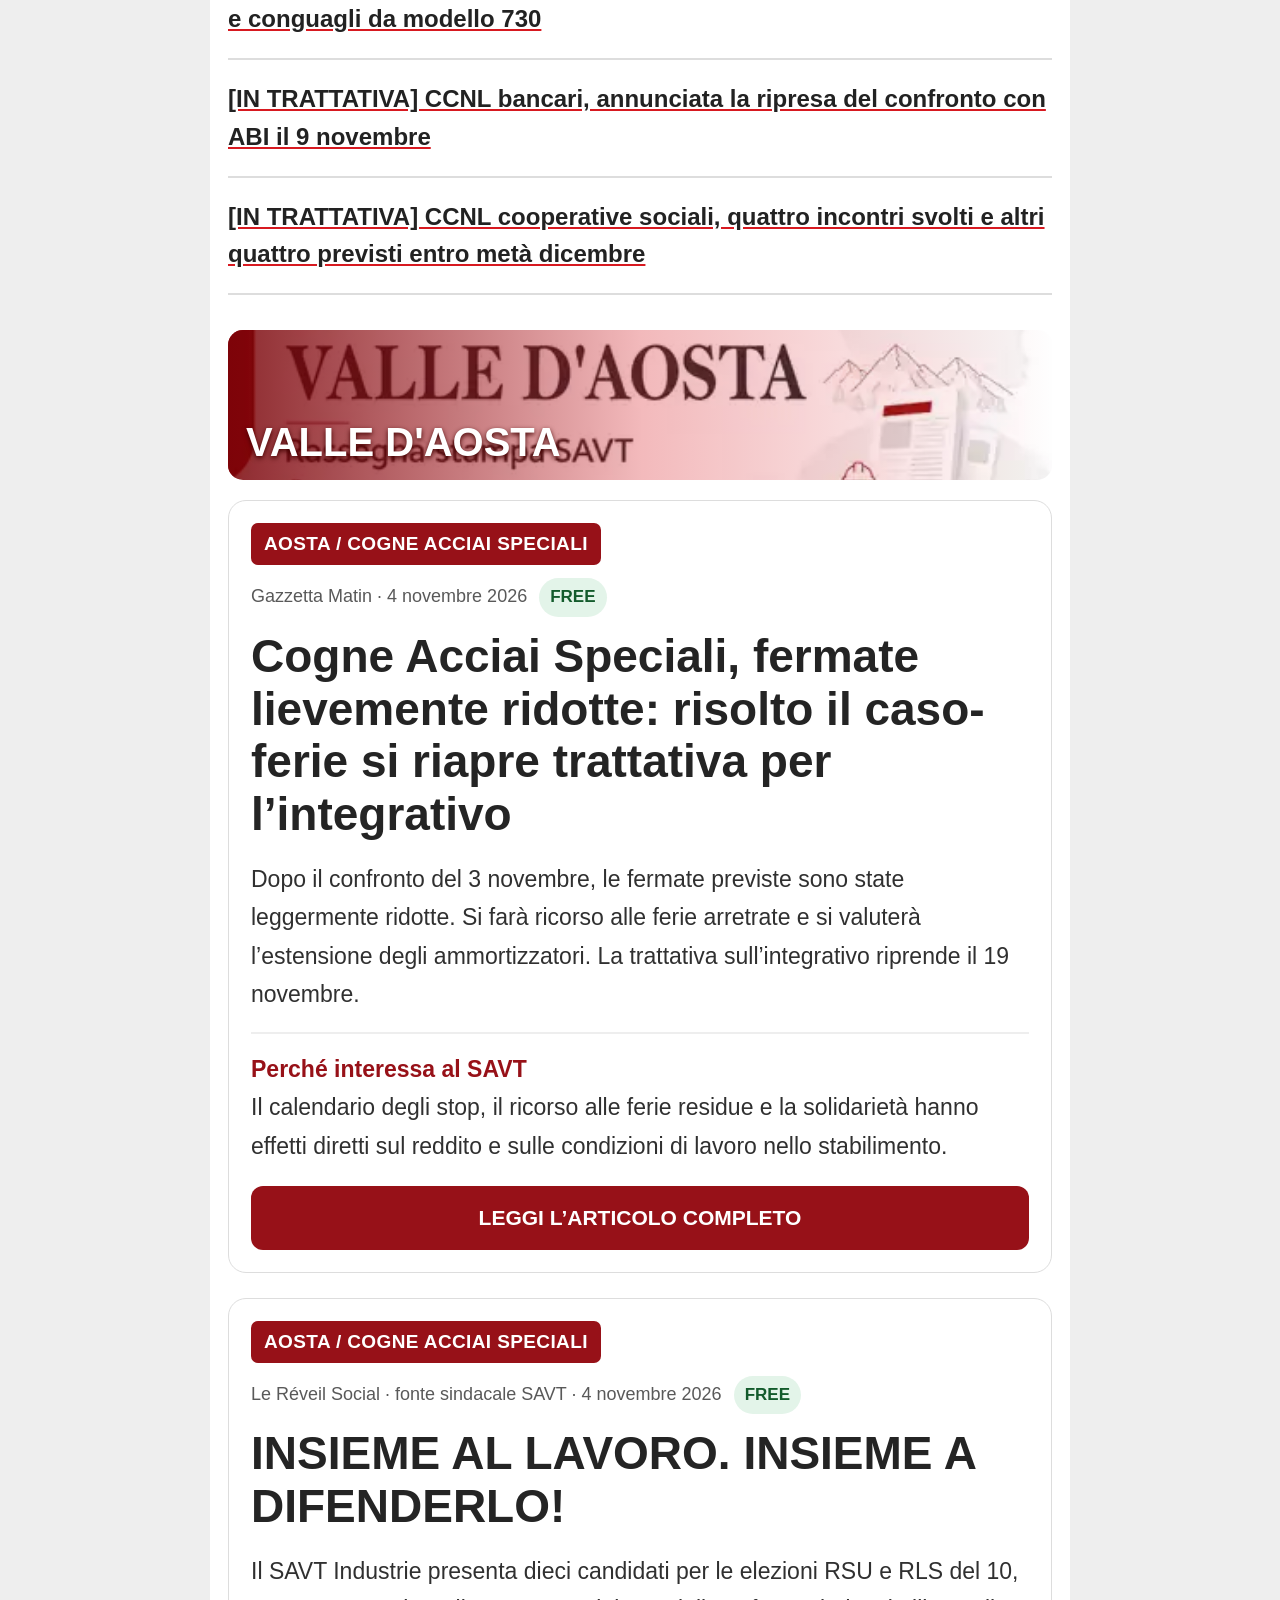
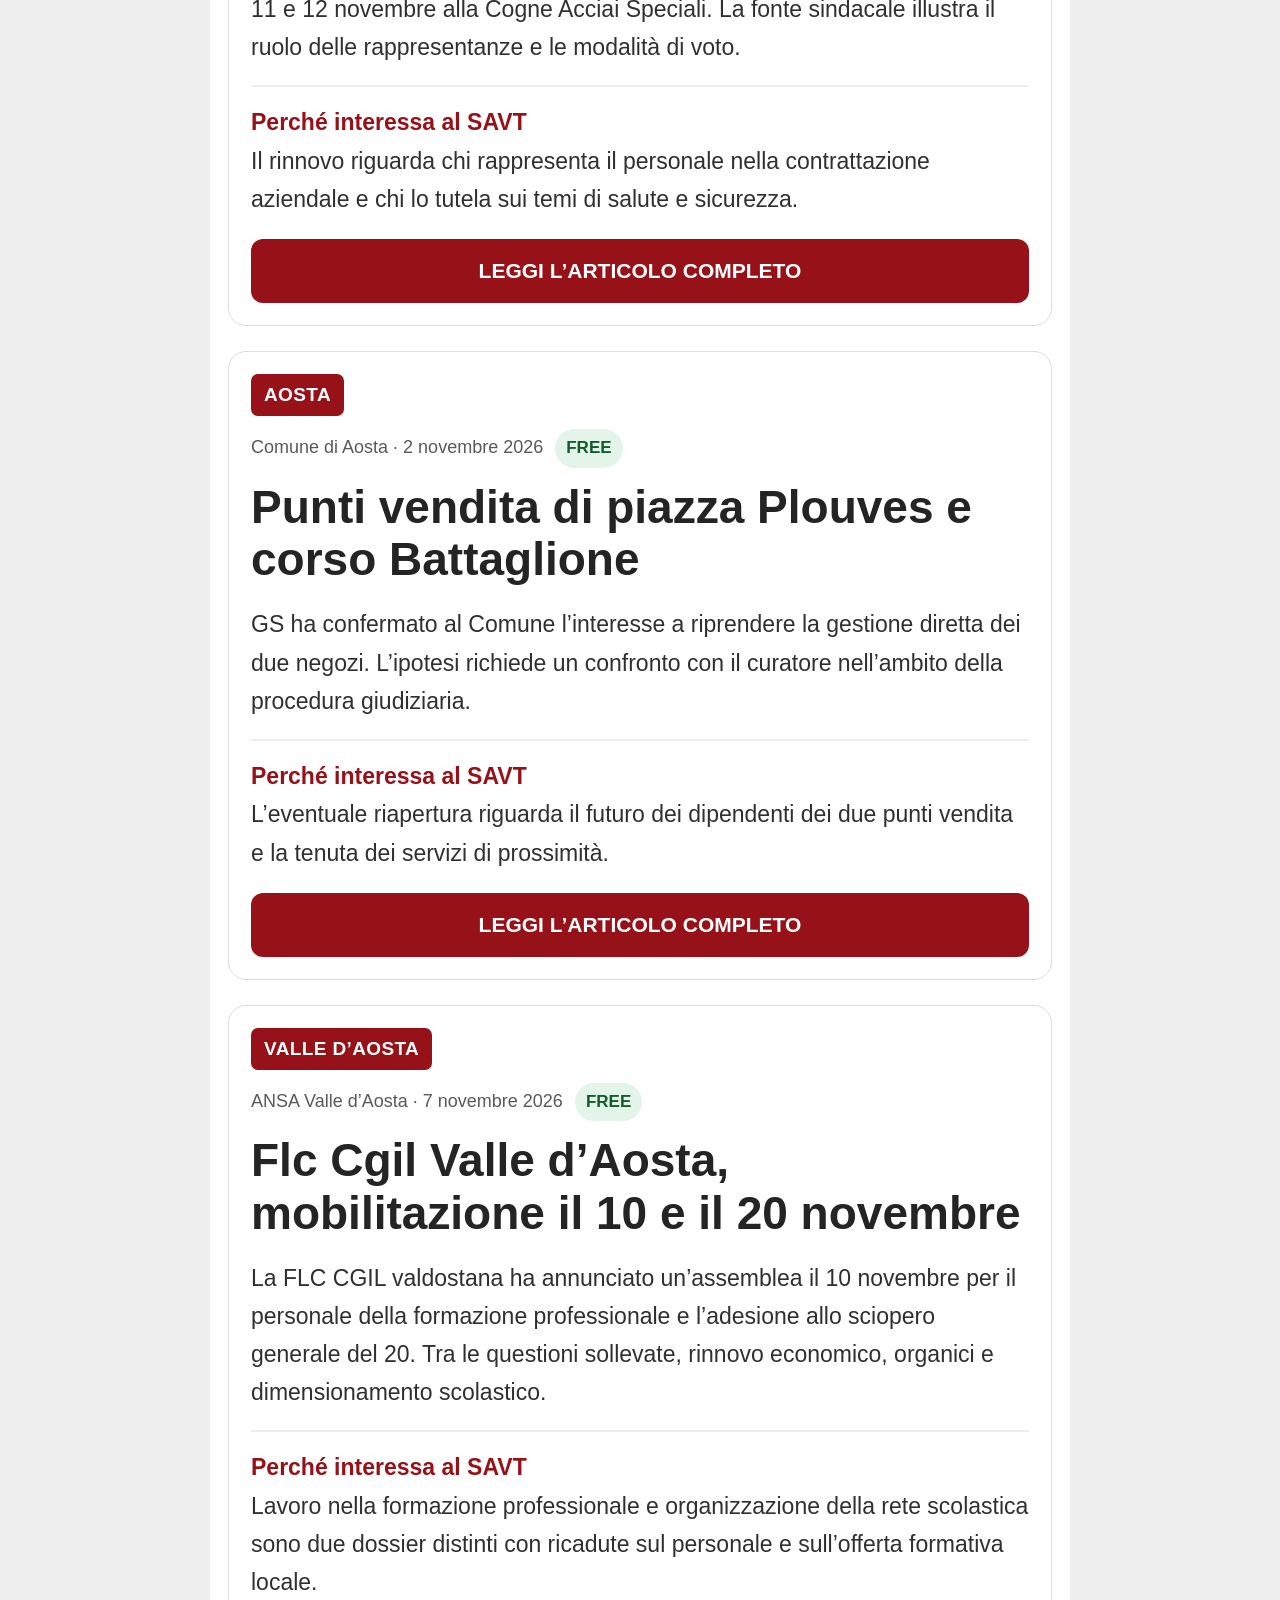
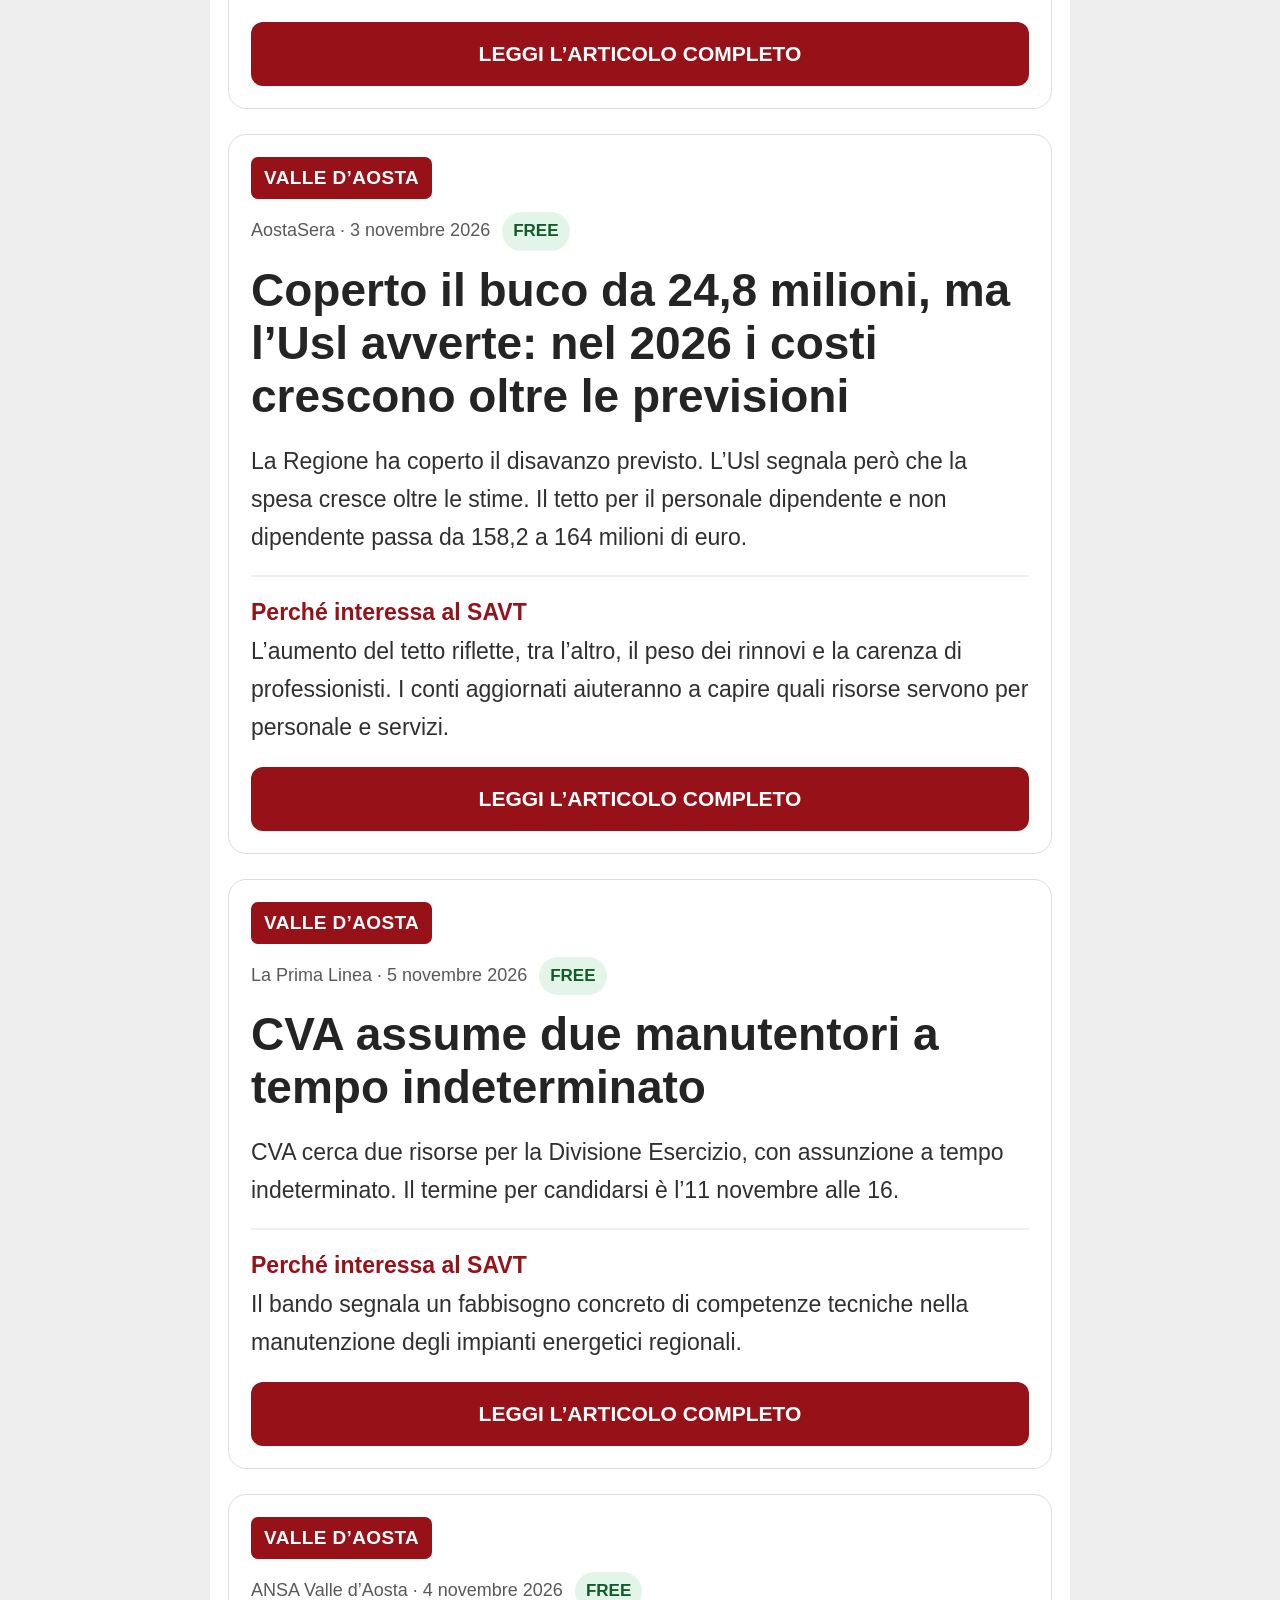
==== commit 51db145d: "Pubblica l’edizione SAVT del 2–8 novembre 2026 Completa la selezione, il monitoraggio dei contratti " ====
--- a/index.html
+++ b/index.html
@@ -1 +1,42 @@
-<!doctype html><html lang="it"><head><meta charset="utf-8"><meta name="viewport" content="width=device-width,initial-scale=1"><meta name="robots" content="noindex,nofollow"><meta name="savt-build" content="2026-11-09-provvisorio"><title>Rassegna SAVT — 2–8 novembre 2026 (edizione provvisoria)</title><style>*{box-sizing:border-box}html{scroll-behavior:smooth}body{margin:0;background:#eee;color:#242424;font-family:Arial,Helvetica,sans-serif}.page{max-width:860px;margin:auto;background:#fff}.top{background:#d71920;color:#fff;padding:23px 20px;font-weight:900;font-size:26px}.top small{display:block;font-size:18px;font-weight:500;margin-top:8px}header{padding:27px 20px 20px}.logo{height:92px;max-width:140px;object-fit:contain;display:block;margin-bottom:18px}.kicker{font-size:19px;color:#971118;font-weight:900;letter-spacing:.05em}h1{font-size:49px;line-height:1.12;margin:14px 0}.week{font-size:27px;font-weight:900;margin:16px 0}header p{font-size:23px;line-height:1.58}nav{padding:16px;display:flex;gap:12px;overflow-x:auto;white-space:nowrap;border-block:1px solid #eee}nav a{padding:13px 17px;border:1px solid #e8b9bc;border-radius:30px;color:#971118;font-size:20px;font-weight:800;text-decoration:none}main{padding:18px 18px 34px}.highlight{background:#fff6f6;border:1px solid #f0d3d5;border-radius:18px;padding:21px}.highlight h2{font-size:37px;color:#971118;margin:6px 0}.pick{display:block;padding:25px 0;border-bottom:2px solid #e8d4d5;color:#222;text-decoration:none}.pick:last-child{border:0}.pick strong{display:block;font-size:40px;line-height:1.2}.territory{display:inline-block;background:#971118;color:#fff;border-radius:7px;padding:10px 13px;font-size:19px;font-weight:900;letter-spacing:.02em;margin-bottom:13px}.meta{font-size:18px;color:#595959;line-height:1.55;margin-bottom:13px}.badge{display:inline-block;background:#e3f4e9;color:#135b2c;border-radius:22px;padding:6px 11px;font-size:17px;font-weight:900;margin-left:7px}.badge.paywall{background:#fff0dc;color:#7e4200}.banner{position:relative;margin:35px 0 20px;background:#971118;border-radius:15px;overflow:hidden;min-height:150px}.banner img{width:100%;height:150px;object-fit:cover;display:block}.banner:after{content:'';position:absolute;inset:0;background:linear-gradient(90deg,rgba(120,0,6,.84),rgba(215,25,32,.3),transparent)}.banner h2{position:absolute;bottom:15px;left:18px;z-index:2;font-size:40px;color:#fff;margin:0;text-shadow:0 2px 5px #400}.card{border:1px solid #ddd;border-radius:18px;padding:22px;margin-bottom:25px;scroll-margin-top:12px}.card h3{font-size:46px;line-height:1.15;margin:5px 0 19px;overflow-wrap:anywhere}.card p{font-size:23px;line-height:1.66;color:#303030;margin:0 0 19px}.translation{font-size:19px;font-weight:800;color:#971118;margin-bottom:15px}.why{border-top:2px solid #eee;padding-top:17px;font-size:23px;line-height:1.63}.why strong{color:#971118}.cta{display:block;width:100%;text-align:center;background:#971118;color:#fff;text-decoration:none;border-radius:12px;padding:20px 13px;font-size:21px;font-weight:900;margin-top:21px}.contracts{border-top:8px solid #d71920;margin:42px 0 26px;padding-top:23px}.contracts h2{font-size:36px;line-height:1.2}.contracts ul{list-style:none;padding:0}.contracts li{padding:20px 0;border-bottom:2px solid #ddd}.contracts a{font-size:24px;font-weight:800;line-height:1.58;color:#222;text-decoration:underline;text-decoration-color:#d71920}.tool{background:#fffaf0;border:1px solid #eadfc5;border-top:6px solid #d71920;border-radius:14px;padding:21px;margin:35px 0 20px}.tool h2{font-size:35px;margin:0 0 15px}.tool h3{font-size:38px;line-height:1.2;margin:5px 0 14px}.tool p{font-size:23px;line-height:1.63}.watch{background:#f5f5f5;border-top:5px solid #d71920;border-radius:14px;padding:21px;margin-top:36px}.watch h2{font-size:36px}.watch li{font-size:23px;line-height:1.65;margin:14px 0}footer{border-top:1px solid #ddd;padding:25px 20px;color:#555;font-size:19px;line-height:1.6}@media(max-width:600px){h1{font-size:46px}.pick strong{font-size:40px}.card h3{font-size:46px}.top{font-size:25px}.banner h2{font-size:39px}.card{padding:19px}.highlight{padding:18px}main{padding:13px}}.notice{border:3px solid #971118;padding:22px;margin:20px 0;font-size:23px;line-height:1.5;background:#fff8f8}.notice strong{display:block;font-size:27px}.contracts p{font-size:23px;line-height:1.6}</style></head><body><div class="page"><div class="top">Rassegna digitale SAVT<small>9 novembre 2026 · EDIZIONE PROVVISORIA</small></div><header><img class="logo" src="[data-uri]" alt="Logo SAVT ufficiale"><div class="kicker">LAVORO · DIRITTI · TERRITORI</div><h1>Rassegna stampa SAVT</h1><div class="week">2–8 novembre 2026</div><p>Una prima selezione verificata di notizie sul lavoro. L'edizione completa è in preparazione.</p></header><main><div class="notice"><strong>EDIZIONE PROVVISORIA — NON COMPLETA</strong>Questa pubblicazione contiene quattro articoli verificati. Non sono ancora stati completati l'audit di almeno 50 fonti europee, 50 italiane e delle fonti valdostane, né il monitoraggio sistematico delle 12 categorie contrattuali. Non costituisce la rassegna settimanale definitiva.</div><section class="highlight"><h2>LE 3 DA LEGGERE</h2><a class="pick" href="#top-europa"><span class="territory">GERMANIA / BELGIO</span><div class="meta">Reuters · 3 novembre 2026 · FREE</div><strong>Schaeffler taglierà 3.460 posti di lavoro e chiuderà cinque stabilimenti europei</strong></a><a class="pick" href="#top-italia"><span class="territory">ITALIA / FRIULI-VENEZIA GIULIA</span><div class="meta">Reuters (Investing.com) · 4 novembre 2026 · FREE</div><strong>Electrolux taglia esuberi Italia in nuovo piano, investimenti da 100 milioni</strong></a><a class="pick" href="#top-vda"><span class="territory">AOSTA / COGNE ACCIAI SPECIALI</span><div class="meta">Le Réveil Social · 4 novembre 2026 · FREE</div><strong>INSIEME AL LAVORO. INSIEME A DIFENDERLO!</strong></a></section><section id="europa"><div class="banner"><img src="[data-uri]" alt=""><h2>EUROPA</h2></div><article class="card" id="top-europa"><span class="territory">GERMANIA / BELGIO</span><div class="meta">Reuters · 3 novembre 2026 <span class="badge">FREE</span></div><h3>Schaeffler taglierà 3.460 posti di lavoro e chiuderà cinque stabilimenti europei</h3><div class="translation">Titolo tradotto in italiano</div><p>Il fornitore automobilistico ha annunciato tagli in 16 siti europei, con quattro chiusure in Germania e una in Belgio. Il piano segue la debolezza della domanda e le difficoltà della transizione dell'auto.</p><div class="why"><strong>Perché interessa al SAVT</strong><p>Le ristrutturazioni industriali europee offrono elementi di confronto sulle ricadute occupazionali delle trasformazioni produttive.</p></div><a class="cta" href="https://www.reuters.com/business/world-at-work/schaeffler-cut-jobs-close-five-plants-europe-auto-sector-gloom-deepens-2026-11-03/" target="_blank" rel="noopener">LEGGI L'ARTICOLO COMPLETO</a></article></section><section id="italia"><div class="banner"><img src="[data-uri]" alt=""><h2>ITALIA</h2></div><article class="card" id="top-italia"><span class="territory">ITALIA / FRIULI-VENEZIA GIULIA</span><div class="meta">Reuters (Investing.com) · 4 novembre 2026 <span class="badge">FREE</span></div><h3>Electrolux taglia esuberi Italia in nuovo piano, investimenti da 100 milioni</h3><p>L'intesa con i sindacati riduce gli esuberi previsti da 1.719 a 918 e contempla investimenti superiori a 100 milioni di euro, con uscite volontarie e incentivate.</p><div class="why"><strong>Perché interessa al SAVT</strong><p>Un caso concreto di negoziazione industriale e tutela dei siti produttivi, con particolare interesse per i territori autonomi.</p></div><a class="cta" href="https://it.investing.com/news/stock-market-news/electrolux-intesa-al-mimit-su-piano-italia-con-oltre-100-milioni-di-investimenti-3626341" target="_blank" rel="noopener">LEGGI L'ARTICOLO COMPLETO</a></article></section><section class="contracts" id="contratti"><h2>CONTRATTI E RINNOVI NAZIONALI</h2><p>Monitoraggio non ancora completato. Nessun aggiornamento pubblicato senza verifica specifica.</p></section><section id="vda"><div class="banner"><img src="[data-uri]" alt=""><h2>VALLE D'AOSTA</h2></div><article class="card" id="top-vda"><span class="territory">AOSTA / COGNE ACCIAI SPECIALI</span><div class="meta">Le Réveil Social · 4 novembre 2026 <span class="badge">FREE</span></div><h3>INSIEME AL LAVORO. INSIEME A DIFENDERLO!</h3><p>Il SAVT Industrie presenta dieci candidati alle elezioni RSU e RLS della Cogne Acciai Speciali del 10, 11 e 12 novembre. L'articolo illustra rappresentanza, sicurezza e modalità di voto.</p><div class="why"><strong>Perché interessa al SAVT</strong><p>Riguarda direttamente la rappresentanza sindacale nello stabilimento siderurgico valdostano. Fonte dell'organizzazione sindacale.</p></div><a class="cta" href="https://www.lereveilsocial.com/insieme-al-lavoro-insieme-a-difenderlo/" target="_blank" rel="noopener">LEGGI L'ARTICOLO COMPLETO</a></article><article class="card" ><span class="territory">VALLE D'AOSTA</span><div class="meta">ANSA Valle d'Aosta · 7 novembre 2026 <span class="badge">FREE</span></div><h3>Flc Cgil Valle d'Aosta, mobilitazione il 10 e il 20 novembre</h3><p>Annunciate mobilitazioni per la formazione professionale e la scuola, con attenzione a rinnovo contrattuale, organici e dimensionamento scolastico 2027–2030.</p><div class="why"><strong>Perché interessa al SAVT</strong><p>Le ricadute sul personale e sull'offerta formativa riguardano direttamente servizi pubblici e lavoro regionale.</p></div><a class="cta" href="https://www.ansa.it/valledaosta/notizie/2026/11/07/flc-cgil-valle-daosta-mobilitazione-il-10-e-il-20-novembre_b5b08422-5fe2-4808-b641-a68bfc27584a.html" target="_blank" rel="noopener">LEGGI L'ARTICOLO COMPLETO</a></article></section><section class="watch"><h2>DA TENERE D'OCCHIO</h2><ul><li>Prospettive produttive e occupazionali della Cogne Acciai Speciali</li><li>Dimensionamento scolastico valdostano 2027–2030</li><li>Rinnovo del secondo biennio economico della formazione professionale</li></ul></section></main><footer>Rassegna provvisoria del 2–8 novembre 2026. Audit completo delle fonti e dei contratti non ancora effettuato. Le notizie pubblicate hanno link e date verificati.</footer></div></body></html>+<!doctype html><html lang="it"><head><meta charset="utf-8"><meta name="viewport" content="width=device-width,initial-scale=1"><meta name="robots" content="noindex,nofollow"><meta name="savt-build" content="2026-11-09-edizione-2026-11-02-08"><title>Rassegna stampa SAVT — 2–8 novembre 2026</title><style>*{box-sizing:border-box}html{scroll-behavior:smooth}body{margin:0;background:#eee;color:#242424;font-family:Arial,Helvetica,sans-serif}.page{max-width:860px;margin:auto;background:#fff}.top{background:#d71920;color:#fff;padding:23px 20px;font-weight:900;font-size:26px}.top small{display:block;font-size:18px;font-weight:500;margin-top:8px}header{padding:27px 20px 20px}.logo{height:92px;max-width:140px;object-fit:contain;display:block;margin-bottom:18px}.kicker{font-size:19px;color:#971118;font-weight:900;letter-spacing:.05em}h1{font-size:49px;line-height:1.12;margin:14px 0}.week{font-size:27px;font-weight:900;margin:16px 0}header p{font-size:23px;line-height:1.58}nav{padding:16px;display:flex;gap:12px;overflow-x:auto;white-space:nowrap;border-block:1px solid #eee}nav a{padding:13px 17px;border:1px solid #e8b9bc;border-radius:30px;color:#971118;font-size:20px;font-weight:800;text-decoration:none}main{padding:18px 18px 34px}.highlight{background:#fff6f6;border:1px solid #f0d3d5;border-radius:18px;padding:21px}.highlight h2{font-size:37px;color:#971118;margin:6px 0}.pick{display:block;padding:25px 0;border-bottom:2px solid #e8d4d5;color:#222;text-decoration:none}.pick:last-child{border:0}.pick strong{display:block;font-size:40px;line-height:1.2}.territory{display:inline-block;background:#971118;color:#fff;border-radius:7px;padding:10px 13px;font-size:19px;font-weight:900;letter-spacing:.02em;margin-bottom:13px}.meta{font-size:18px;color:#595959;line-height:1.55;margin-bottom:13px}.badge{display:inline-block;background:#e3f4e9;color:#135b2c;border-radius:22px;padding:6px 11px;font-size:17px;font-weight:900;margin-left:7px}.badge.paywall{background:#fff0dc;color:#7e4200}.banner{position:relative;margin:35px 0 20px;background:#971118;border-radius:15px;overflow:hidden;min-height:150px}.banner img{width:100%;height:150px;object-fit:cover;display:block}.banner:after{content:'';position:absolute;inset:0;background:linear-gradient(90deg,rgba(120,0,6,.84),rgba(215,25,32,.3),transparent)}.banner h2{position:absolute;bottom:15px;left:18px;z-index:2;font-size:40px;color:#fff;margin:0;text-shadow:0 2px 5px #400}.card{border:1px solid #ddd;border-radius:18px;padding:22px;margin-bottom:25px;scroll-margin-top:12px}.card h3{font-size:46px;line-height:1.15;margin:5px 0 19px;overflow-wrap:anywhere}.card p{font-size:23px;line-height:1.66;color:#303030;margin:0 0 19px}.translation{font-size:19px;font-weight:800;color:#971118;margin-bottom:15px}.why{border-top:2px solid #eee;padding-top:17px;font-size:23px;line-height:1.63}.why strong{color:#971118}.cta{display:block;width:100%;text-align:center;background:#971118;color:#fff;text-decoration:none;border-radius:12px;padding:20px 13px;font-size:21px;font-weight:900;margin-top:21px}.contracts{border-top:8px solid #d71920;margin:42px 0 26px;padding-top:23px}.contracts h2{font-size:36px;line-height:1.2}.contracts ul{list-style:none;padding:0}.contracts li{padding:20px 0;border-bottom:2px solid #ddd}.contracts a{font-size:24px;font-weight:800;line-height:1.58;color:#222;text-decoration:underline;text-decoration-color:#d71920}.tool{background:#fffaf0;border:1px solid #eadfc5;border-top:6px solid #d71920;border-radius:14px;padding:21px;margin:35px 0 20px}.tool h2{font-size:35px;margin:0 0 15px}.tool h3{font-size:38px;line-height:1.2;margin:5px 0 14px}.tool p{font-size:23px;line-height:1.63}.watch{background:#f5f5f5;border-top:5px solid #d71920;border-radius:14px;padding:21px;margin-top:36px}.watch h2{font-size:36px}.watch li{font-size:23px;line-height:1.65;margin:14px 0}footer{border-top:1px solid #ddd;padding:25px 20px;color:#555;font-size:19px;line-height:1.6}@media(max-width:600px){h1{font-size:46px}.pick strong{font-size:40px}.card h3{font-size:46px}.top{font-size:25px}.banner h2{font-size:39px}.card{padding:19px}.highlight{padding:18px}main{padding:13px}}.contracts p{font-size:23px;line-height:1.6}footer a{color:#971118;font-weight:800}.pick strong,.highlight h2,.contracts h2,.banner h2,.watch h2{overflow-wrap:anywhere}.why p{margin-bottom:0}.pick:focus-visible,.cta:focus-visible,.contracts a:focus-visible,footer a:focus-visible{outline:3px solid #1e53a1;outline-offset:4px}</style></head><body><div class="page"><div class="top">Rassegna digitale SAVT<small>Edizione del 9 novembre 2026</small></div><header><img class="logo" src="[data-uri]" alt="Logo SAVT ufficiale"><div class="kicker">LAVORO · DIRITTI · TERRITORI</div><h1>Rassegna stampa SAVT</h1><div class="week">2–8 novembre 2026</div><p>Le fermate alla Cogne, il piano Electrolux e la vertenza della scuola paritaria nei Paesi Baschi. La settimana del lavoro in Valle d’Aosta, in Italia e in Europa.</p></header>
+<main>
+<section class="highlight" aria-labelledby="tre-da-leggere"><h2 id="tre-da-leggere">LE 3 DA LEGGERE</h2>
+<a class="pick" href="#top-europa"><span class="territory">PAESI BASCHI</span><div class="meta">Berria · <time datetime="2026-11-03">3 novembre 2026</time> <span class="badge">FREE</span></div><strong>ELA porta di nuovo in tribunale Kristau Eskola e IZEA per il mancato rispetto degli accordi</strong></a>
+<a class="pick" href="#top-italia"><span class="territory">ITALIA / FRIULI-VENEZIA GIULIA</span><div class="meta">Reuters (Investing.com) · <time datetime="2026-11-04">4 novembre 2026</time> <span class="badge">FREE</span></div><strong>Electrolux taglia esuberi Italia in nuovo piano, investimenti da 100 milioni</strong></a>
+<a class="pick" href="#top-vda"><span class="territory">AOSTA / COGNE ACCIAI SPECIALI</span><div class="meta">Gazzetta Matin · <time datetime="2026-11-04">4 novembre 2026</time> <span class="badge">FREE</span></div><strong>Cogne Acciai Speciali, fermate lievemente ridotte: risolto il caso-ferie si riapre trattativa per l’integrativo</strong></a>
+</section>
+<section id="europa"><div class="banner"><img src="[data-uri]" alt=""><h2>EUROPA</h2></div>
+<article class="card" id="top-europa"><span class="territory">PAESI BASCHI</span><div class="meta">Berria · <time datetime="2026-11-03">3 novembre 2026</time> <span class="badge">FREE</span></div><h3>ELA porta di nuovo in tribunale Kristau Eskola e IZEA per il mancato rispetto degli accordi</h3><div class="translation">Titolo tradotto in italiano</div><p>Il 3 novembre il tribunale superiore basco ha esaminato il ricorso di ELA contro due associazioni datoriali della scuola paritaria confessionale. Il sindacato contesta l’applicazione dell’intesa del 2024, anche sull’orario d’insegnamento.</p><div class="why"><strong>Perché interessa al SAVT</strong><p>Mostra come una vertenza in un territorio autonomo passi dalla firma di un accordo al controllo della sua applicazione negli istituti.</p></div><a class="cta" href="https://www.berria.eus/euskal-herria/elak-berriz-eraman-ditu-auzitara-kristau-eskola-eta-izea-patronalak-hitzartutakoa-ez-betetzearren_2165976_102.html" target="_blank" rel="noopener">LEGGI L’ARTICOLO COMPLETO</a></article>
+<article class="card"><span class="territory">GERMANIA</span><div class="meta">Tagesschau · <time datetime="2026-11-02">2 novembre 2026</time> <span class="badge">FREE</span></div><h3>Vertenza nell’industria metalmeccanica, IG Metall estende gli scioperi di avvertimento</h3><div class="translation">Titolo tradotto in italiano</div><p>Dopo il secondo giro di trattative, IG Metall ha esteso gli scioperi di avvertimento nell’industria metalmeccanica ed elettrotecnica. Il sindacato chiede un aumento del 5% in dodici mesi e garanzie per posti di lavoro e stabilimenti.</p><div class="why"><strong>Perché interessa al SAVT</strong><p>Offre un confronto su come si negoziano gli aumenti salariali nella filiera industriale tedesca.</p></div><a class="cta" href="https://www.tagesschau.de/wirtschaft/unternehmen/ig-metall-warnstreiks-120.html" target="_blank" rel="noopener">LEGGI L’ARTICOLO COMPLETO</a></article>
+<article class="card"><span class="territory">FRANCIA</span><div class="meta">Le Monde · <time datetime="2026-11-05">5 novembre 2026</time> <span class="badge">FREE</span></div><h3>Sciopero del 5 novembre: la giornata di mobilitazione che ha riunito tra 575.000 e 1,6 milioni di manifestanti in Francia</h3><div class="translation">Titolo tradotto in italiano</div><p>Lo sciopero ha portato in piazza rivendicazioni sul potere d’acquisto. Il ministero dell’Interno ha contato 575.000 manifestanti, la CGT circa 1,6 milioni. È stato annunciato un confronto tra governo e parti sociali.</p><div class="why"><strong>Perché interessa al SAVT</strong><p>Consente di seguire le richieste sui salari e il passaggio dalla mobilitazione al confronto con il governo.</p></div><a class="cta" href="https://www.lemonde.fr/politique/live/2026/11/05/en-direct-greve-du-5-novembre-entre-575-000-et-1-6-million-de-manifestants-en-france-jeudi-une-conference-sociale-avec-les-syndicats-et-le-patronat-prevue-a-matignon-lundi_6806775_823448.html" target="_blank" rel="noopener">LEGGI L’ARTICOLO COMPLETO</a></article>
+<article class="card"><span class="territory">AUSTRIA</span><div class="meta">Der Standard · <time datetime="2026-11-04">4 novembre 2026</time> <span class="badge">FREE</span></div><h3>I datori di lavoro del commercio offrono il 2,1% di aumento e 350 euro una tantum</h3><div class="translation">Titolo tradotto in italiano</div><p>Al secondo giro di trattative per circa 420.000 dipendenti del commercio, la parte datoriale ha proposto un aumento del 2,1% e 350 euro una tantum. Il sindacato aveva chiesto il 3,8%.</p><div class="why"><strong>Perché interessa al SAVT</strong><p>Un termine di confronto per valutare quanto pesano, in un rinnovo, gli aumenti in tabella e le somme una tantum.</p></div><a class="cta" href="https://www.derstandard.at/story/3000000347421/haendler-bieten-beschaeftigten-21-prozent-mehr-lohn-und-350-euro-einmalzahlung" target="_blank" rel="noopener">LEGGI L’ARTICOLO COMPLETO</a></article>
+<article class="card"><span class="territory">SPAGNA</span><div class="meta">El País · <time datetime="2026-11-06">6 novembre 2026</time> <span class="badge">FREE</span></div><h3>Il fisco porterà a 1.030 euro la detrazione per esentare dall’imposta sul reddito chi percepisce il salario minimo</h3><div class="translation">Titolo tradotto in italiano</div><p>Il ministero del Lavoro spagnolo ha proposto un aumento del 5,3% del salario minimo nel 2027. Secondo El País, il ministero delle Finanze prepara una detrazione più alta per evitare che l’imposta assorba una parte dell’aumento.</p><div class="why"><strong>Perché interessa al SAVT</strong><p>Il caso spagnolo permette di confrontare gli effetti della fiscalità sul netto delle retribuzioni più basse.</p></div><a class="cta" href="https://elpais.com/economia/2026-11-06/hacienda-actualizara-la-deduccion-del-salario-minimo-hasta-los-1030-euros-para-que-sus-perceptores-no-paguen-irpf.html" target="_blank" rel="noopener">LEGGI L’ARTICOLO COMPLETO</a></article>
+<article class="card"><span class="territory">CANTABRIA</span><div class="meta">elDiario.es · <time datetime="2026-11-05">5 novembre 2026</time> <span class="badge">FREE</span></div><h3>Nella Giornata di chi presta assistenza, UGT chiede salari e condizioni di lavoro dignitosi</h3><div class="translation">Titolo tradotto in italiano</div><p>UGT Servicios Públicos in Cantabria ha chiesto risorse per gli organici e migliori condizioni nel settore della non autosufficienza. Tra i problemi segnalati figurano orari frammentati e carichi di lavoro eccessivi.</p><div class="why"><strong>Perché interessa al SAVT</strong><p>La vertenza mette in relazione la continuità dell’assistenza domiciliare con gli orari e le condizioni di chi la garantisce.</p></div><a class="cta" href="https://www.eldiario.es/cantabria/ugt-exige-salarios-condiciones-laborales-dignas-dia-personas-cuidadoras_1_13640056.html" target="_blank" rel="noopener">LEGGI L’ARTICOLO COMPLETO</a></article>
+</section>
+<section id="italia"><div class="banner"><img src="[data-uri]" alt=""><h2>ITALIA</h2></div>
+<article class="card" id="top-italia"><span class="territory">ITALIA / FRIULI-VENEZIA GIULIA</span><div class="meta">Reuters (Investing.com) · <time datetime="2026-11-04">4 novembre 2026</time> <span class="badge">FREE</span></div><h3>Electrolux taglia esuberi Italia in nuovo piano, investimenti da 100 milioni</h3><p>L’intesa prevede oltre 100 milioni di euro di investimenti e la salvaguardia degli stabilimenti. Secondo i sindacati, gli esuberi scendono da 1.719 a 918, con uscite volontarie e incentivate e il ricorso agli ammortizzatori sociali.</p><div class="why"><strong>Perché interessa al SAVT</strong><p>È un caso da confrontare con altre vertenze industriali per il rapporto tra investimenti nei siti produttivi, uscite e tutela dell’occupazione.</p></div><a class="cta" href="https://it.investing.com/news/stock-market-news/electrolux-intesa-al-mimit-su-piano-italia-con-oltre-100-milioni-di-investimenti-3626341" target="_blank" rel="noopener">LEGGI L’ARTICOLO COMPLETO</a></article>
+<article class="card"><span class="territory">ALTO ADIGE / SÜDTIROL</span><div class="meta">Provincia autonoma di Bolzano · <time datetime="2026-11-06">6 novembre 2026</time> <span class="badge">FREE</span></div><h3>Più riconoscimento e nuove misure sociali per il personale provinciale</h3><p>La Giunta ha dato mandato di negoziare nuove indennità e la cessione solidale di ferie e riposi, anche per chi assiste figli minorenni con particolari necessità di cura. Le misure saranno definite al tavolo sindacale.</p><div class="why"><strong>Perché interessa al SAVT</strong><p>Offre un confronto diretto su ciò che la contrattazione di un’autonomia speciale può fare per il personale e per chi ha responsabilità di cura.</p></div><a class="cta" href="https://news.provincia.bz.it/it/news/piu-riconoscimento-e-nuove-misure-sociali-per-il-personale-provinciale" target="_blank" rel="noopener">LEGGI L’ARTICOLO COMPLETO</a></article>
+<article class="card"><span class="territory">TARANTO / EX ILVA</span><div class="meta">ANSA · <time datetime="2026-11-06">6 novembre 2026</time> <span class="badge">FREE</span></div><h3>Ex Ilva, spenta l’area a caldo. Tavolo sulla cigs aggiornato al 10 novembre</h3><p>L’area a caldo si è fermata. Il confronto al Ministero del Lavoro sulla richiesta di cassa integrazione straordinaria per un massimo di 8.622 lavoratori si è chiuso senza intesa ed è stato aggiornato al 10 novembre.</p><div class="why"><strong>Perché interessa al SAVT</strong><p>Il nodo degli ammortizzatori, delle retribuzioni e delle tutele per l’indotto riguarda tutta la filiera siderurgica.</p></div><a class="cta" href="https://www.ansa.it/sito/notizie/cronaca/2026/11/06/ex-ilva-spenta-larea-a-caldo.-tavolo-sulla-cigs-aggiornato-al-10-novembre_ff5c4603-24e6-416c-9a44-ddcb5ec4c51c.html" target="_blank" rel="noopener">LEGGI L’ARTICOLO COMPLETO</a></article>
+<article class="card"><span class="territory">ITALIA</span><div class="meta">RaiNews · <time datetime="2026-11-05">5 novembre 2026</time> <span class="badge">FREE</span></div><h3>I sindacati della scuola lanciano la mobilitazione: sit in l’11 novembre</h3><p>Cisl, Uil, Snals e Anief hanno annunciato un presidio a Roma contro i tagli agli organici previsti dalla legge di bilancio. La Cgil ha già fissato lo sciopero generale del 20 novembre.</p><div class="why"><strong>Perché interessa al SAVT</strong><p>Le scelte sugli organici di docenti e personale ATA sono un riferimento per il confronto sulla tenuta dei servizi scolastici.</p></div><a class="cta" href="https://www.rainews.it/amp/articoli/2026/11/i-sindacati-della-scuola-lanciano-la-mobilitazione-sit-in-l11-novembre--ed6141cf-ae19-46fd-ac9a-969de527681f.html" target="_blank" rel="noopener">LEGGI L’ARTICOLO COMPLETO</a></article>
+<article class="card"><span class="territory">ITALIA</span><div class="meta">Fanpage.it · <time datetime="2026-11-06">6 novembre 2026</time> <span class="badge">FREE</span></div><h3>Ita Airways, 180 esuberi volontari con Naspi e incentivo aziendale: trovato l’accordo coi sindacati</h3><p>L’accordo riduce le uscite da 226 a 180 e le prevede su base volontaria. Per chi aderisce sono previsti Naspi, sostegno del Fondo di solidarietà del trasporto aereo e un incentivo aziendale.</p><div class="why"><strong>Perché interessa al SAVT</strong><p>È un caso concreto di negoziazione sulle uscite e sull’integrazione del reddito durante una ristrutturazione.</p></div><a class="cta" href="https://www.fanpage.it/attualita/ita-airways-180-esuberi-volontari-con-naspi-e-incentivo-aziendale-trovato-laccordo-coi-sindacati/" target="_blank" rel="noopener">LEGGI L’ARTICOLO COMPLETO</a></article>
+<article class="card"><span class="territory">MARCHE</span><div class="meta">Il Resto del Carlino · <time datetime="2026-11-04">4 novembre 2026</time> <span class="badge">FREE</span></div><h3>Allarme dei sindacati: «Contratti da precari in 9 casi su 10»</h3><p>La Uil Marche, elaborando dati INPS sul primo semestre, rileva che solo circa un rapporto di lavoro attivato su dieci era a tempo indeterminato. Tra gli under 30 la quota scende al 4%.</p><div class="why"><strong>Perché interessa al SAVT</strong><p>Offre un indicatore da confrontare con i dati valdostani per valutare quanta stabilità offrono i nuovi rapporti di lavoro ai giovani.</p></div><a class="cta" href="https://www.ilrestodelcarlino.it/marche/cronaca/allarme-dei-sindacati-contratti-da-3f64817b" target="_blank" rel="noopener">LEGGI L’ARTICOLO COMPLETO</a></article>
+</section>
+<section class="contracts" id="contratti"><h2>CONTRATTI E RINNOVI NAZIONALI</h2><ul>
+<li><a href="https://www.fpcgil.it/2026/11/03/contratti-trattativa-ccnl-area-funzioni-locali-2025-2027-resoconto-del-primo-incontro-con-laran-del-3-novembre-2026/" target="_blank" rel="noopener">[IN TRATTATIVA] Area Funzioni Locali 2025–2027, primo incontro con ARAN</a></li>
+<li><a href="https://www.fpcgil.it/2026/11/03/sanita-privata-aiop-aris-esito-negativo-del-tentativo-di-conciliazione-presso-il-ministero-del-lavoro/" target="_blank" rel="noopener">[MANCATO ACCORDO] Sanità privata AIOP/ARIS, esito negativo della conciliazione</a></li>
+<li><a href="https://www.fpcgil.it/2026/11/03/contratti-sanita-privata-vertenza-rinnovo-ccnl-aiop-rsa-tavolo-3-novembre/" target="_blank" rel="noopener">[IN TRATTATIVA] CCNL AIOP RSA, confronto sul rinnovo e nuovo tavolo il 13 novembre</a></li>
+<li><a href="https://www.inps.it/it/it/inps-comunica/notizie/dettaglio-news-page.news.2026.10.pensionati-il-cedolino-di-pensione-di-novembre-2026.html" target="_blank" rel="noopener">[SCADENZA/APPLICAZIONE] Pensioni, accredito del rateo di novembre e conguagli da modello 730</a></li>
+<li><a href="https://videoembed.ansa.it/sito/notizie/economia/2026/11/07/lunedi-riparte-confronto-su-rinnovo-contratto-bancari-il-nodo-manovra_31b2f5b1-ded7-4eb3-bacd-65028dd9b091.html" target="_blank" rel="noopener">[IN TRATTATIVA] CCNL bancari, annunciata la ripresa del confronto con ABI il 9 novembre</a></li>
+<li><a href="https://www.fpcgil.it/2026/11/06/contratto-cooperative-sociali-a-che-punto-siamo/" target="_blank" rel="noopener">[IN TRATTATIVA] CCNL cooperative sociali, quattro incontri svolti e altri quattro previsti entro metà dicembre</a></li>
+</ul></section>
+<section id="vda"><div class="banner"><img src="[data-uri]" alt=""><h2>VALLE D'AOSTA</h2></div>
+<article class="card" id="top-vda"><span class="territory">AOSTA / COGNE ACCIAI SPECIALI</span><div class="meta">Gazzetta Matin · <time datetime="2026-11-04">4 novembre 2026</time> <span class="badge">FREE</span></div><h3>Cogne Acciai Speciali, fermate lievemente ridotte: risolto il caso-ferie si riapre trattativa per l’integrativo</h3><p>Dopo il confronto del 3 novembre, le fermate previste sono state leggermente ridotte. Si farà ricorso alle ferie arretrate e si valuterà l’estensione degli ammortizzatori. La trattativa sull’integrativo riprende il 19 novembre.</p><div class="why"><strong>Perché interessa al SAVT</strong><p>Il calendario degli stop, il ricorso alle ferie residue e la solidarietà hanno effetti diretti sul reddito e sulle condizioni di lavoro nello stabilimento.</p></div><a class="cta" href="https://www.gazzettamatin.com/2026/11/04/cogne-acciai-speciali-20261104-1023-224731/" target="_blank" rel="noopener">LEGGI L’ARTICOLO COMPLETO</a></article>
+<article class="card"><span class="territory">AOSTA / COGNE ACCIAI SPECIALI</span><div class="meta">Le Réveil Social · fonte sindacale SAVT · <time datetime="2026-11-04">4 novembre 2026</time> <span class="badge">FREE</span></div><h3>INSIEME AL LAVORO. INSIEME A DIFENDERLO!</h3><p>Il SAVT Industrie presenta dieci candidati per le elezioni RSU e RLS del 10, 11 e 12 novembre alla Cogne Acciai Speciali. La fonte sindacale illustra il ruolo delle rappresentanze e le modalità di voto.</p><div class="why"><strong>Perché interessa al SAVT</strong><p>Il rinnovo riguarda chi rappresenta il personale nella contrattazione aziendale e chi lo tutela sui temi di salute e sicurezza.</p></div><a class="cta" href="https://www.lereveilsocial.com/insieme-al-lavoro-insieme-a-difenderlo/" target="_blank" rel="noopener">LEGGI L’ARTICOLO COMPLETO</a></article>
+<article class="card"><span class="territory">AOSTA</span><div class="meta">Comune di Aosta · <time datetime="2026-11-02">2 novembre 2026</time> <span class="badge">FREE</span></div><h3>Punti vendita di piazza Plouves e corso Battaglione</h3><p>GS ha confermato al Comune l’interesse a riprendere la gestione diretta dei due negozi. L’ipotesi richiede un confronto con il curatore nell’ambito della procedura giudiziaria.</p><div class="why"><strong>Perché interessa al SAVT</strong><p>L’eventuale riapertura riguarda il futuro dei dipendenti dei due punti vendita e la tenuta dei servizi di prossimità.</p></div><a class="cta" href="https://comune.aosta.it/fr/news/punti-vendita-di-piazza-plouves-e-corso-battaglione" target="_blank" rel="noopener">LEGGI L’ARTICOLO COMPLETO</a></article>
+<article class="card"><span class="territory">VALLE D’AOSTA</span><div class="meta">ANSA Valle d’Aosta · <time datetime="2026-11-07">7 novembre 2026</time> <span class="badge">FREE</span></div><h3>Flc Cgil Valle d’Aosta, mobilitazione il 10 e il 20 novembre</h3><p>La FLC CGIL valdostana ha annunciato un’assemblea il 10 novembre per il personale della formazione professionale e l’adesione allo sciopero generale del 20. Tra le questioni sollevate, rinnovo economico, organici e dimensionamento scolastico.</p><div class="why"><strong>Perché interessa al SAVT</strong><p>Lavoro nella formazione professionale e organizzazione della rete scolastica sono due dossier distinti con ricadute sul personale e sull’offerta formativa locale.</p></div><a class="cta" href="https://www.ansa.it/valledaosta/notizie/2026/11/07/flc-cgil-valle-daosta-mobilitazione-il-10-e-il-20-novembre_b5b08422-5fe2-4808-b641-a68bfc27584a.html" target="_blank" rel="noopener">LEGGI L’ARTICOLO COMPLETO</a></article>
+<article class="card"><span class="territory">VALLE D’AOSTA</span><div class="meta">AostaSera · <time datetime="2026-11-03">3 novembre 2026</time> <span class="badge">FREE</span></div><h3>Coperto il buco da 24,8 milioni, ma l’Usl avverte: nel 2026 i costi crescono oltre le previsioni</h3><p>La Regione ha coperto il disavanzo previsto. L’Usl segnala però che la spesa cresce oltre le stime. Il tetto per il personale dipendente e non dipendente passa da 158,2 a 164 milioni di euro.</p><div class="why"><strong>Perché interessa al SAVT</strong><p>L’aumento del tetto riflette, tra l’altro, il peso dei rinnovi e la carenza di professionisti. I conti aggiornati aiuteranno a capire quali risorse servono per personale e servizi.</p></div><a class="cta" href="https://aostasera.it/notizie/sanita-notizie/coperto-il-buco-da-248-milioni-ma-lusl-avverte-nel-2026-i-costi-crescono-oltre-le-previsioni/" target="_blank" rel="noopener">LEGGI L’ARTICOLO COMPLETO</a></article>
+<article class="card"><span class="territory">VALLE D’AOSTA</span><div class="meta">La Prima Linea · <time datetime="2026-11-05">5 novembre 2026</time> <span class="badge">FREE</span></div><h3>CVA assume due manutentori a tempo indeterminato</h3><p>CVA cerca due risorse per la Divisione Esercizio, con assunzione a tempo indeterminato. Il termine per candidarsi è l’11 novembre alle 16.</p><div class="why"><strong>Perché interessa al SAVT</strong><p>Il bando segnala un fabbisogno concreto di competenze tecniche nella manutenzione degli impianti energetici regionali.</p></div><a class="cta" href="https://www.laprimalinea.it/2026/11/05/mobile/leggi-notizia/argomenti/economia-16/articolo/cva-assume-due-manutentori-a-tempo-indeterminato.html" target="_blank" rel="noopener">LEGGI L’ARTICOLO COMPLETO</a></article>
+<article class="card"><span class="territory">VALLE D’AOSTA</span><div class="meta">ANSA Valle d’Aosta · <time datetime="2026-11-04">4 novembre 2026</time> <span class="badge">FREE</span></div><h3>Turismo, stage in Valle d’Aosta per 30 studenti di Acqui Terme</h3><p>L’accordo tra ADAVA e il centro alberghiero di Acqui Terme porta in Valle circa 30 studenti dall’11 gennaio al 25 febbraio 2027. Una quindicina di strutture ospitanti fornirà vitto e alloggio.</p><div class="why"><strong>Perché interessa al SAVT</strong><p>L’accordo permette di osservare come le imprese formano nuovi profili e affrontano il tema dell’alloggio durante la stagione invernale.</p></div><a class="cta" href="https://www.ansa.it/valledaosta/notizie/2026/11/04/turismo-stage-in-valle-daosta-per-30-studenti-di-acqui-terme_35e99867-4203-4150-9ce4-0a20e6229e62.html" target="_blank" rel="noopener">LEGGI L’ARTICOLO COMPLETO</a></article>
+</section>
+<section class="watch"><h2>DA TENERE D’OCCHIO</h2><ul><li>Cogne Acciai Speciali. Elezioni RSU e RLS dal 10 al 12 novembre e ripresa del tavolo sull’integrativo il 19.</li><li>Ex Ilva. Il 10 novembre torna al tavolo la richiesta di cassa integrazione straordinaria.</li><li>Sanità privata. Il 13 novembre torna a riunirsi il tavolo sul CCNL AIOP RSA.</li><li>Commercio ad Aosta. Il confronto con il curatore per i punti vendita di piazza Plouves e corso Battaglione.</li></ul></section>
+</main><footer><p>SAVT – Syndicat Autonome Valdôtain des Travailleurs</p><p>Per questa edizione sono state effettuate ricerche mirate su 66 fonti europee, 55 italiane e 12 valdostane. Il registro riporta anche le ricerche senza esito e i limiti di accesso.</p><p><a href="/rassegna-stampa-savt/archivio/">Archivio delle edizioni</a> · <a href="https://github.com/savtcommunication-bit/rassegna-stampa-savt/blob/main/audit/2026-11-02-08.md">Audit editoriale</a></p></footer></div></body></html>
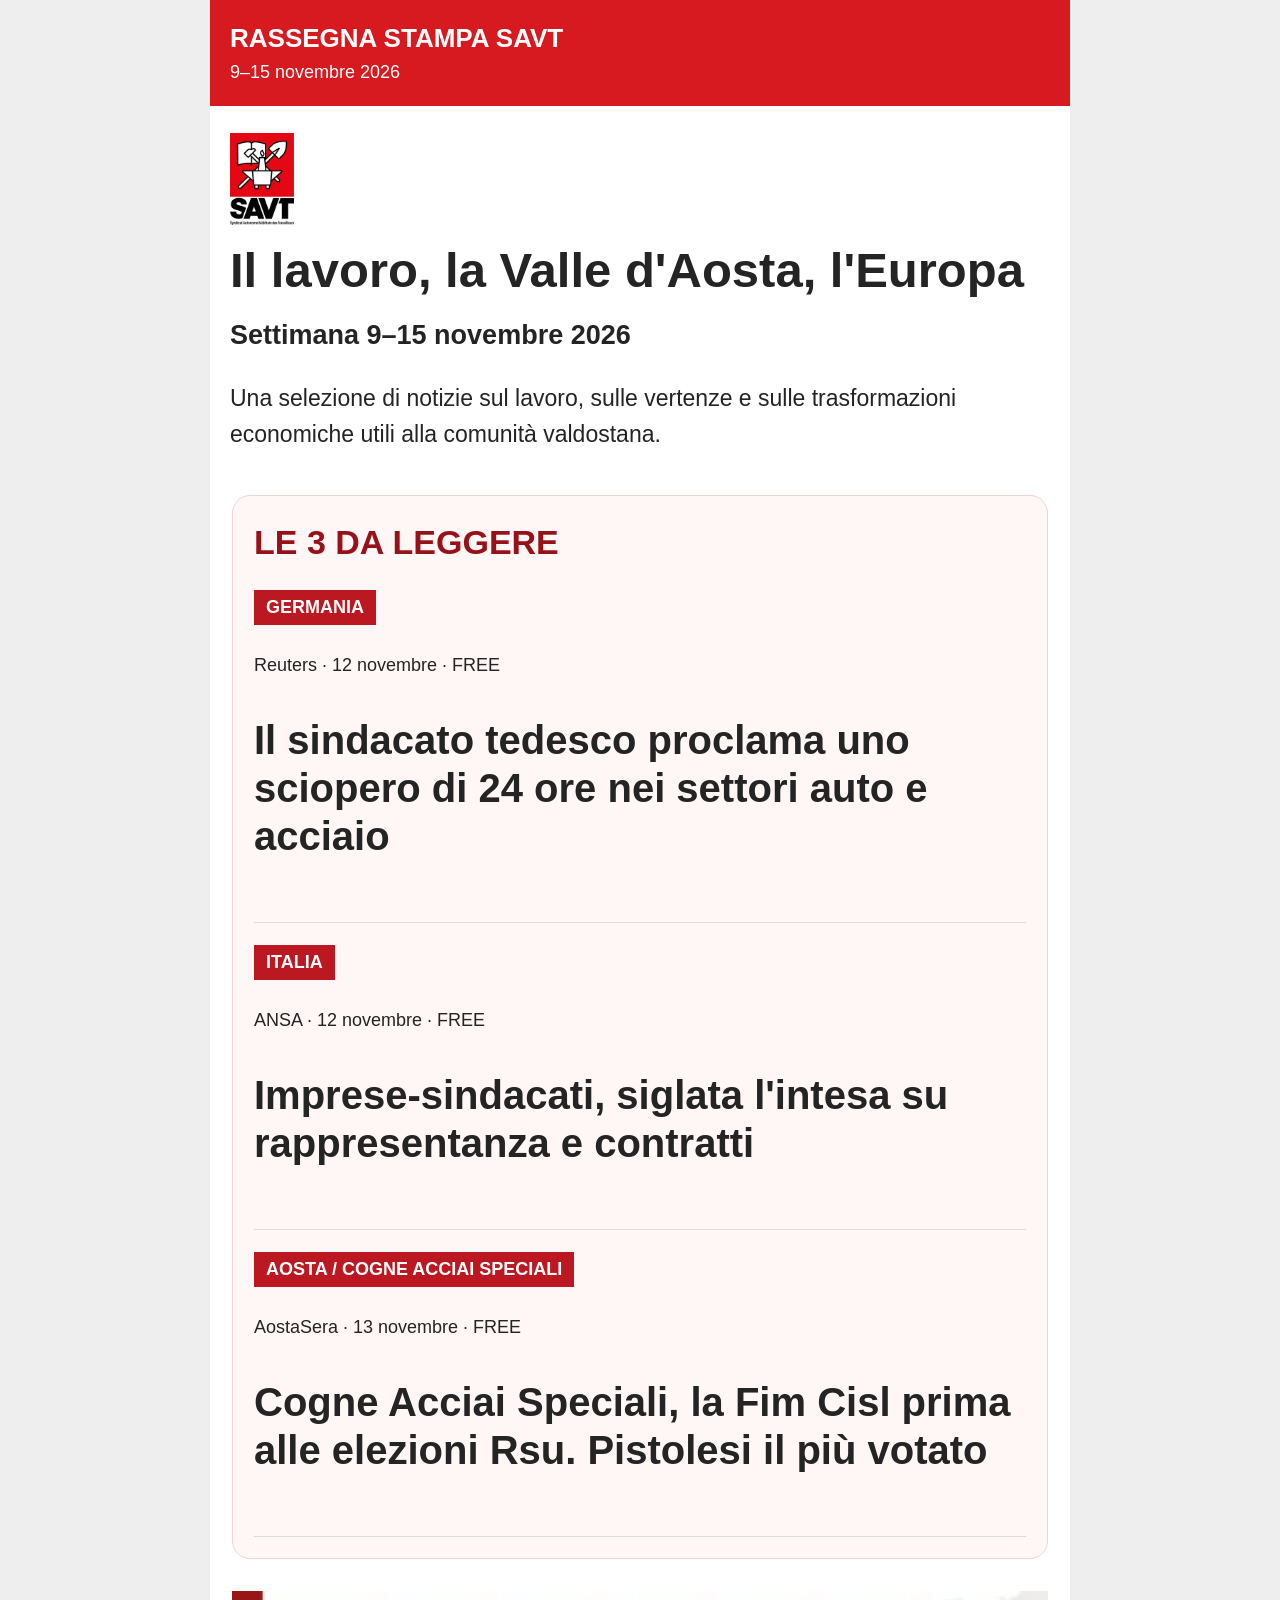
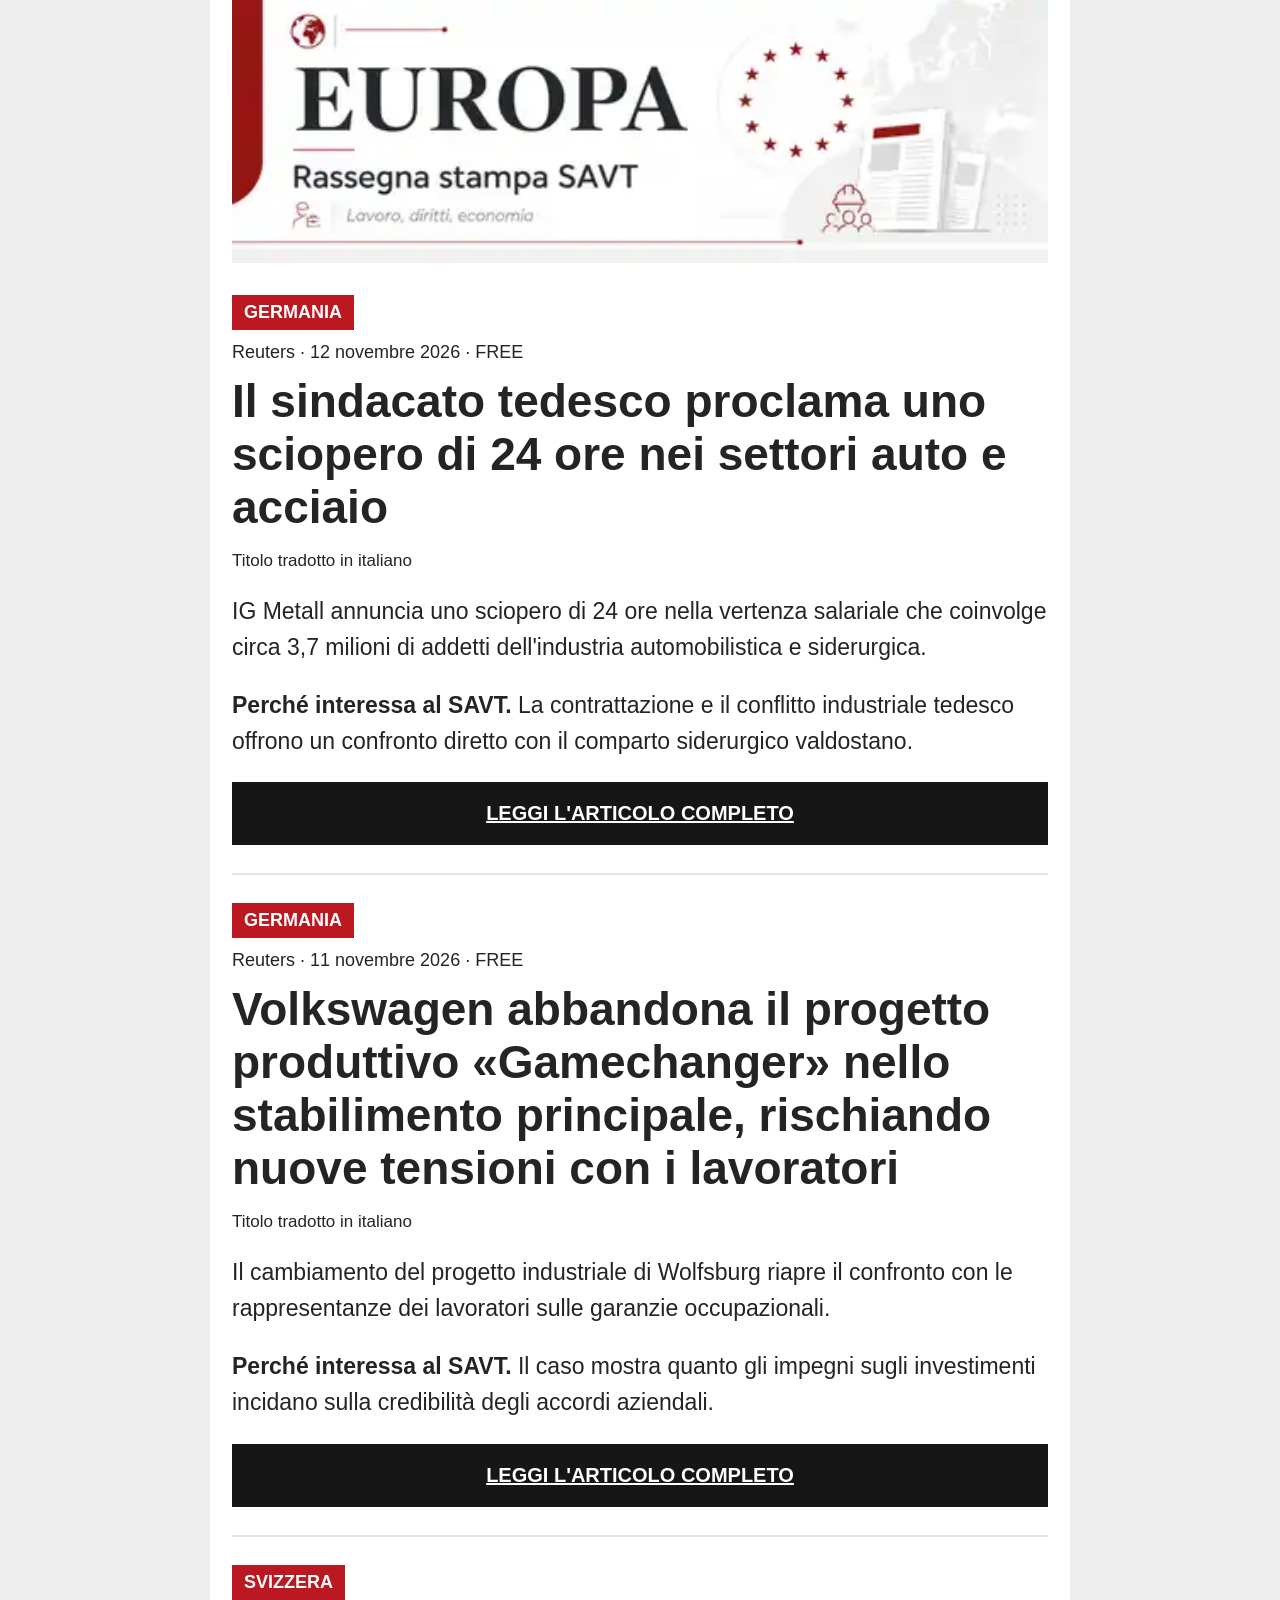
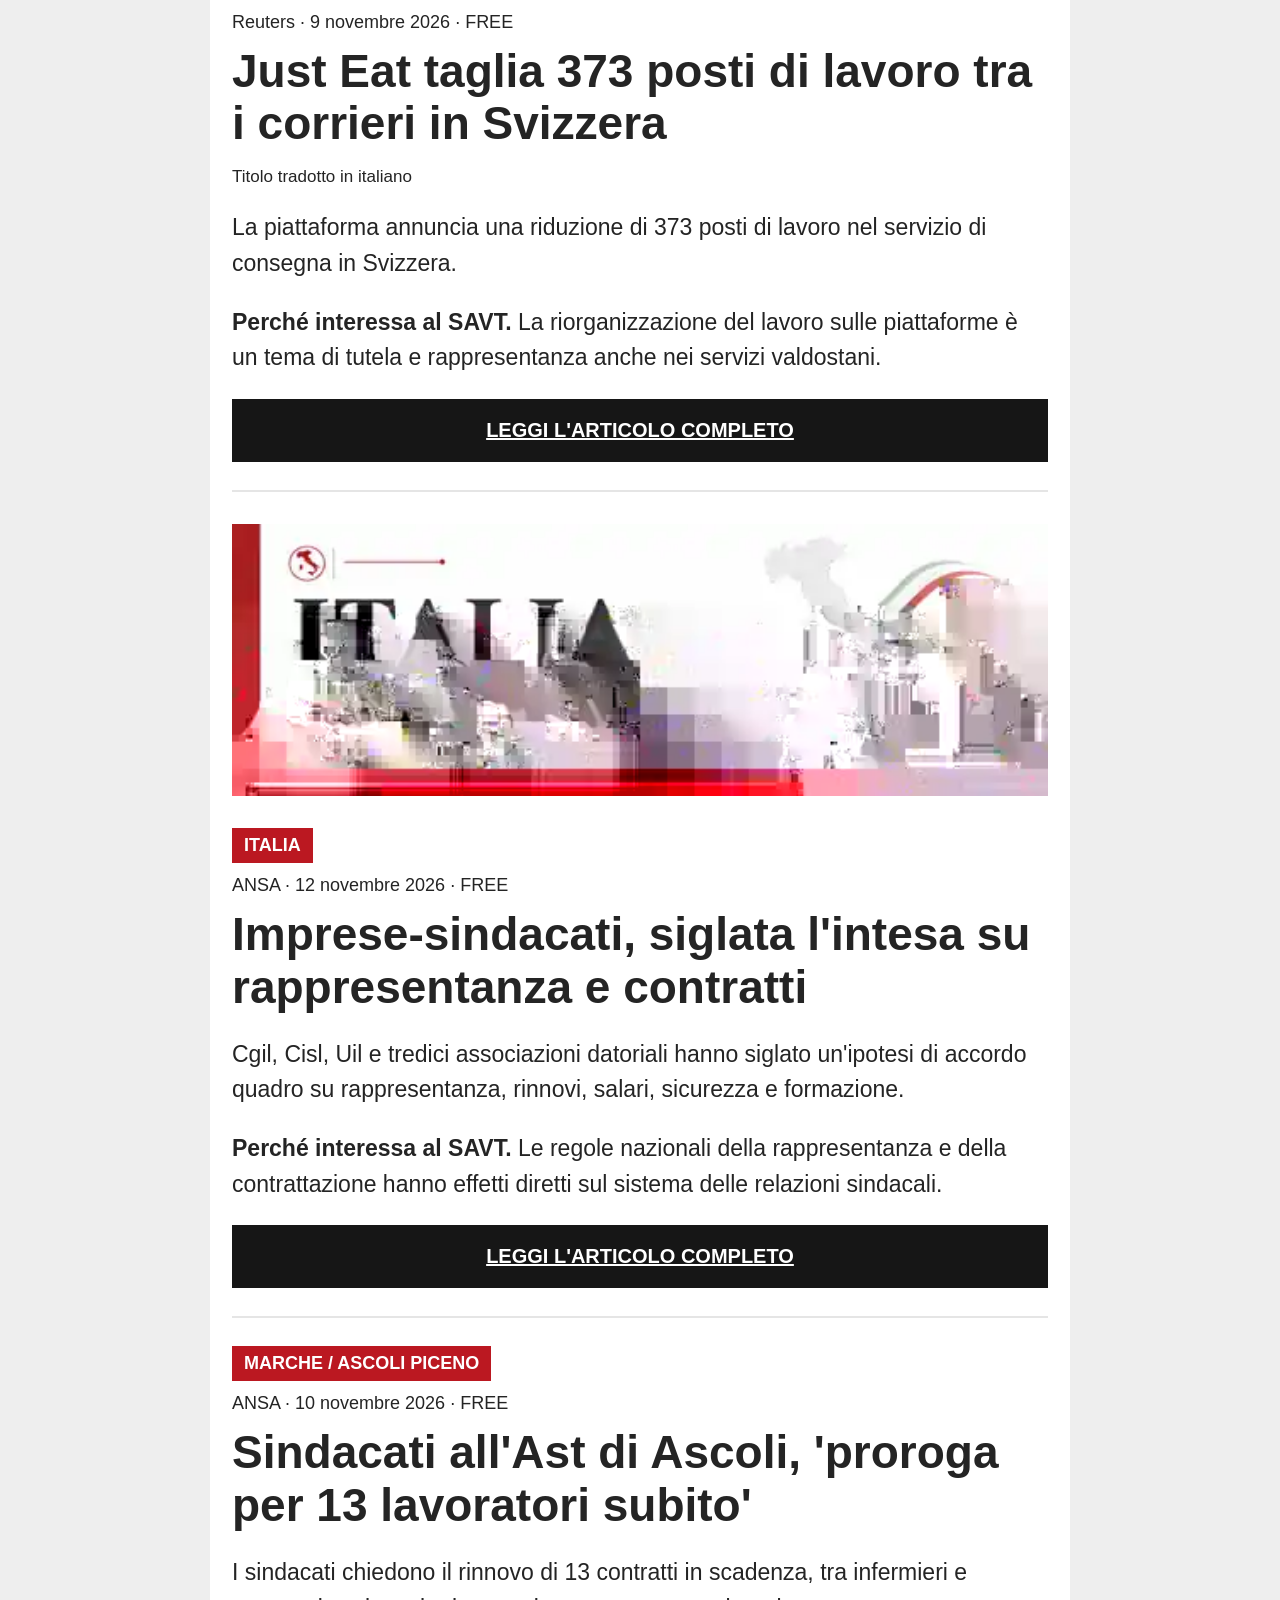
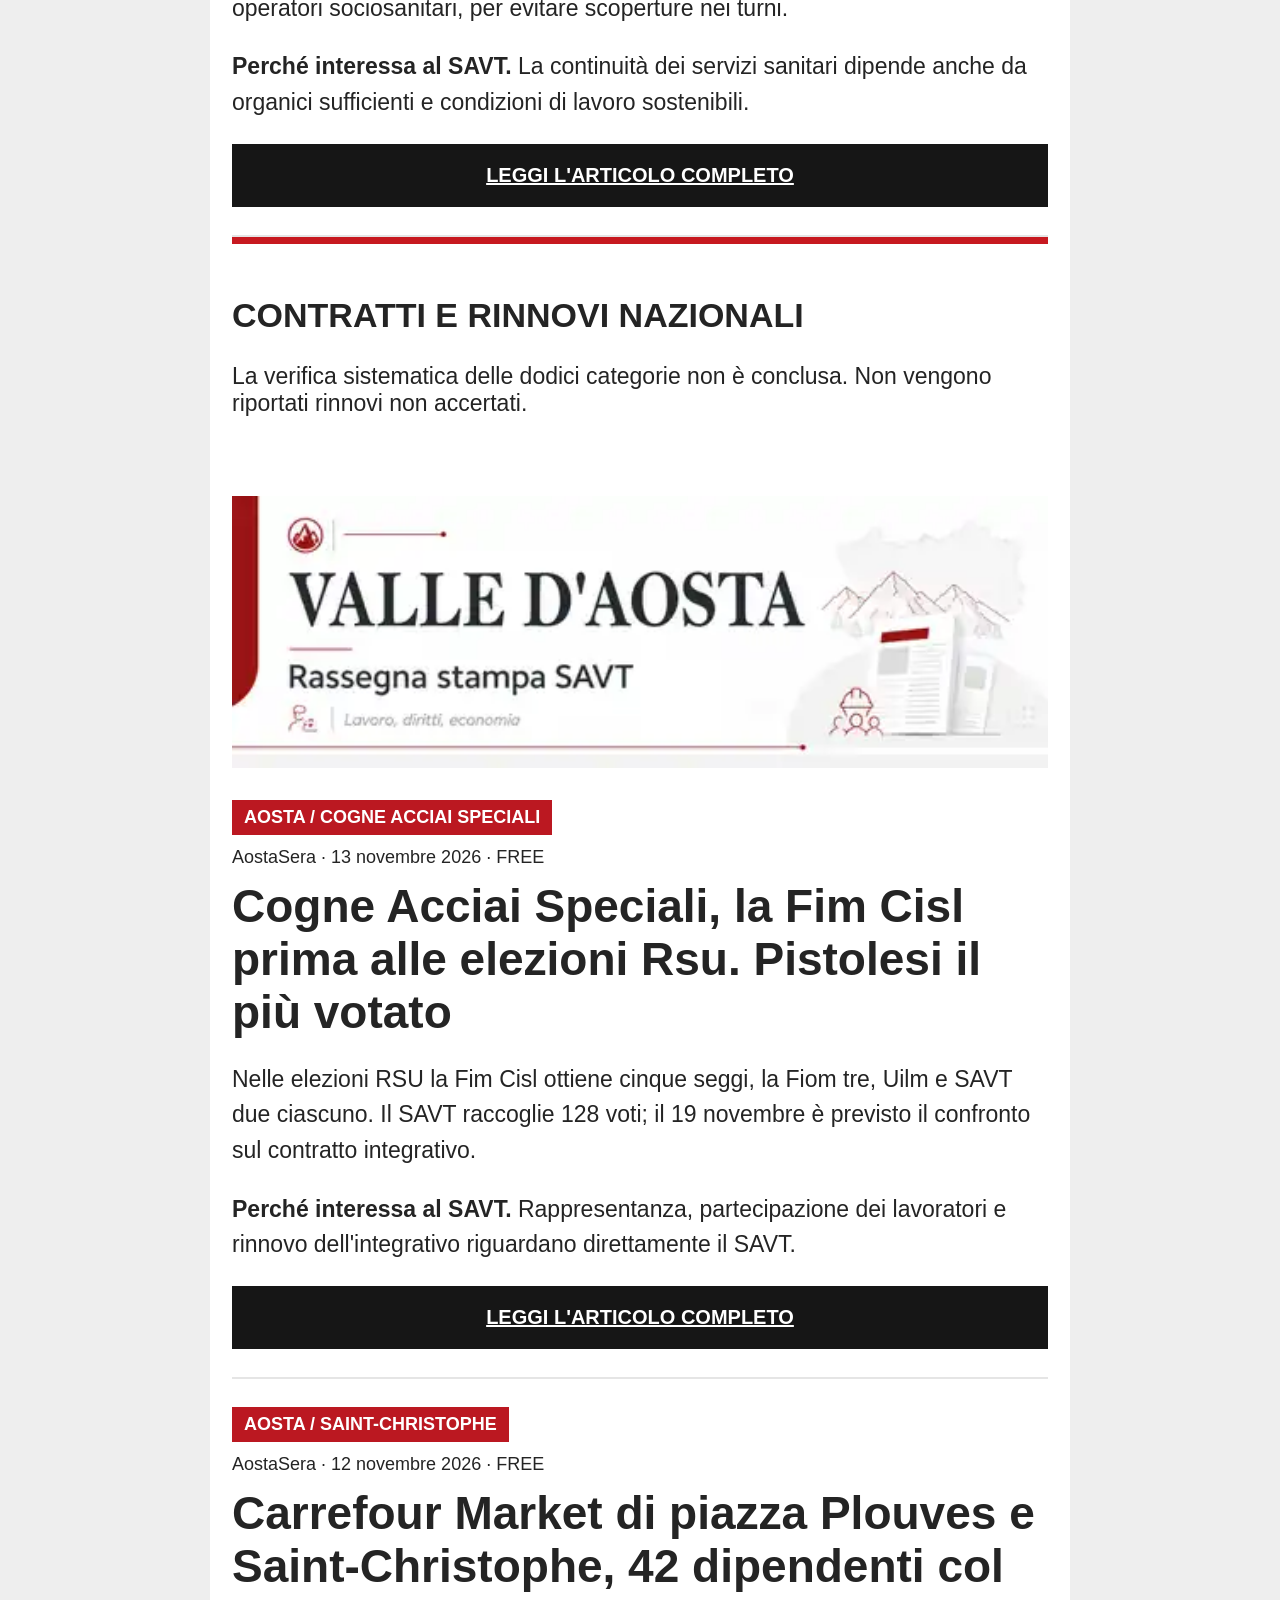
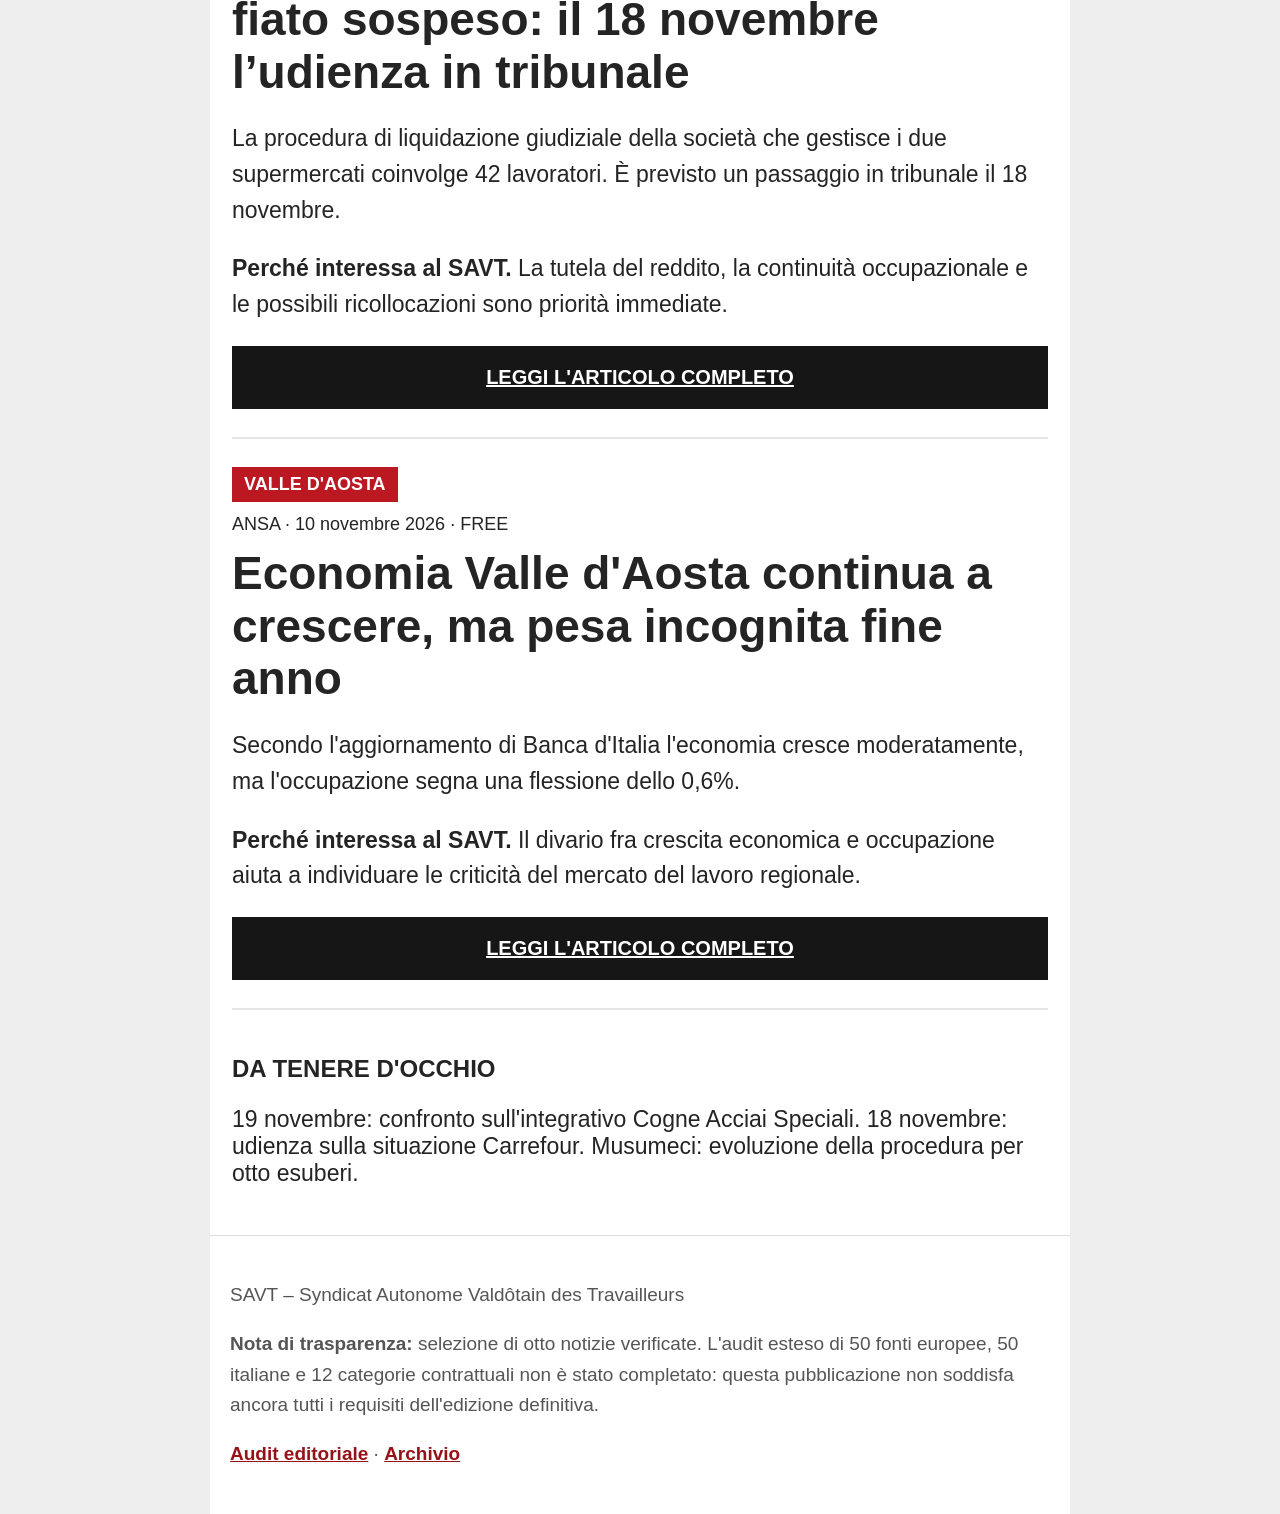
==== commit 5c70d91b: "Aggiorna rassegna SAVT 9-15 novembre: selezione verificata e limiti audit espliciti" ====
--- a/index.html
+++ b/index.html
@@ -1,42 +1 @@
-<!doctype html><html lang="it"><head><meta charset="utf-8"><meta name="viewport" content="width=device-width,initial-scale=1"><meta name="robots" content="noindex,nofollow"><meta name="savt-build" content="2026-11-09-edizione-2026-11-02-08"><title>Rassegna stampa SAVT — 2–8 novembre 2026</title><style>*{box-sizing:border-box}html{scroll-behavior:smooth}body{margin:0;background:#eee;color:#242424;font-family:Arial,Helvetica,sans-serif}.page{max-width:860px;margin:auto;background:#fff}.top{background:#d71920;color:#fff;padding:23px 20px;font-weight:900;font-size:26px}.top small{display:block;font-size:18px;font-weight:500;margin-top:8px}header{padding:27px 20px 20px}.logo{height:92px;max-width:140px;object-fit:contain;display:block;margin-bottom:18px}.kicker{font-size:19px;color:#971118;font-weight:900;letter-spacing:.05em}h1{font-size:49px;line-height:1.12;margin:14px 0}.week{font-size:27px;font-weight:900;margin:16px 0}header p{font-size:23px;line-height:1.58}nav{padding:16px;display:flex;gap:12px;overflow-x:auto;white-space:nowrap;border-block:1px solid #eee}nav a{padding:13px 17px;border:1px solid #e8b9bc;border-radius:30px;color:#971118;font-size:20px;font-weight:800;text-decoration:none}main{padding:18px 18px 34px}.highlight{background:#fff6f6;border:1px solid #f0d3d5;border-radius:18px;padding:21px}.highlight h2{font-size:37px;color:#971118;margin:6px 0}.pick{display:block;padding:25px 0;border-bottom:2px solid #e8d4d5;color:#222;text-decoration:none}.pick:last-child{border:0}.pick strong{display:block;font-size:40px;line-height:1.2}.territory{display:inline-block;background:#971118;color:#fff;border-radius:7px;padding:10px 13px;font-size:19px;font-weight:900;letter-spacing:.02em;margin-bottom:13px}.meta{font-size:18px;color:#595959;line-height:1.55;margin-bottom:13px}.badge{display:inline-block;background:#e3f4e9;color:#135b2c;border-radius:22px;padding:6px 11px;font-size:17px;font-weight:900;margin-left:7px}.badge.paywall{background:#fff0dc;color:#7e4200}.banner{position:relative;margin:35px 0 20px;background:#971118;border-radius:15px;overflow:hidden;min-height:150px}.banner img{width:100%;height:150px;object-fit:cover;display:block}.banner:after{content:'';position:absolute;inset:0;background:linear-gradient(90deg,rgba(120,0,6,.84),rgba(215,25,32,.3),transparent)}.banner h2{position:absolute;bottom:15px;left:18px;z-index:2;font-size:40px;color:#fff;margin:0;text-shadow:0 2px 5px #400}.card{border:1px solid #ddd;border-radius:18px;padding:22px;margin-bottom:25px;scroll-margin-top:12px}.card h3{font-size:46px;line-height:1.15;margin:5px 0 19px;overflow-wrap:anywhere}.card p{font-size:23px;line-height:1.66;color:#303030;margin:0 0 19px}.translation{font-size:19px;font-weight:800;color:#971118;margin-bottom:15px}.why{border-top:2px solid #eee;padding-top:17px;font-size:23px;line-height:1.63}.why strong{color:#971118}.cta{display:block;width:100%;text-align:center;background:#971118;color:#fff;text-decoration:none;border-radius:12px;padding:20px 13px;font-size:21px;font-weight:900;margin-top:21px}.contracts{border-top:8px solid #d71920;margin:42px 0 26px;padding-top:23px}.contracts h2{font-size:36px;line-height:1.2}.contracts ul{list-style:none;padding:0}.contracts li{padding:20px 0;border-bottom:2px solid #ddd}.contracts a{font-size:24px;font-weight:800;line-height:1.58;color:#222;text-decoration:underline;text-decoration-color:#d71920}.tool{background:#fffaf0;border:1px solid #eadfc5;border-top:6px solid #d71920;border-radius:14px;padding:21px;margin:35px 0 20px}.tool h2{font-size:35px;margin:0 0 15px}.tool h3{font-size:38px;line-height:1.2;margin:5px 0 14px}.tool p{font-size:23px;line-height:1.63}.watch{background:#f5f5f5;border-top:5px solid #d71920;border-radius:14px;padding:21px;margin-top:36px}.watch h2{font-size:36px}.watch li{font-size:23px;line-height:1.65;margin:14px 0}footer{border-top:1px solid #ddd;padding:25px 20px;color:#555;font-size:19px;line-height:1.6}@media(max-width:600px){h1{font-size:46px}.pick strong{font-size:40px}.card h3{font-size:46px}.top{font-size:25px}.banner h2{font-size:39px}.card{padding:19px}.highlight{padding:18px}main{padding:13px}}.contracts p{font-size:23px;line-height:1.6}footer a{color:#971118;font-weight:800}.pick strong,.highlight h2,.contracts h2,.banner h2,.watch h2{overflow-wrap:anywhere}.why p{margin-bottom:0}.pick:focus-visible,.cta:focus-visible,.contracts a:focus-visible,footer a:focus-visible{outline:3px solid #1e53a1;outline-offset:4px}</style></head><body><div class="page"><div class="top">Rassegna digitale SAVT<small>Edizione del 9 novembre 2026</small></div><header><img class="logo" src="[data-uri]" alt="Logo SAVT ufficiale"><div class="kicker">LAVORO · DIRITTI · TERRITORI</div><h1>Rassegna stampa SAVT</h1><div class="week">2–8 novembre 2026</div><p>Le fermate alla Cogne, il piano Electrolux e la vertenza della scuola paritaria nei Paesi Baschi. La settimana del lavoro in Valle d’Aosta, in Italia e in Europa.</p></header>
-<main>
-<section class="highlight" aria-labelledby="tre-da-leggere"><h2 id="tre-da-leggere">LE 3 DA LEGGERE</h2>
-<a class="pick" href="#top-europa"><span class="territory">PAESI BASCHI</span><div class="meta">Berria · <time datetime="2026-11-03">3 novembre 2026</time> <span class="badge">FREE</span></div><strong>ELA porta di nuovo in tribunale Kristau Eskola e IZEA per il mancato rispetto degli accordi</strong></a>
-<a class="pick" href="#top-italia"><span class="territory">ITALIA / FRIULI-VENEZIA GIULIA</span><div class="meta">Reuters (Investing.com) · <time datetime="2026-11-04">4 novembre 2026</time> <span class="badge">FREE</span></div><strong>Electrolux taglia esuberi Italia in nuovo piano, investimenti da 100 milioni</strong></a>
-<a class="pick" href="#top-vda"><span class="territory">AOSTA / COGNE ACCIAI SPECIALI</span><div class="meta">Gazzetta Matin · <time datetime="2026-11-04">4 novembre 2026</time> <span class="badge">FREE</span></div><strong>Cogne Acciai Speciali, fermate lievemente ridotte: risolto il caso-ferie si riapre trattativa per l’integrativo</strong></a>
-</section>
-<section id="europa"><div class="banner"><img src="[data-uri]" alt=""><h2>EUROPA</h2></div>
-<article class="card" id="top-europa"><span class="territory">PAESI BASCHI</span><div class="meta">Berria · <time datetime="2026-11-03">3 novembre 2026</time> <span class="badge">FREE</span></div><h3>ELA porta di nuovo in tribunale Kristau Eskola e IZEA per il mancato rispetto degli accordi</h3><div class="translation">Titolo tradotto in italiano</div><p>Il 3 novembre il tribunale superiore basco ha esaminato il ricorso di ELA contro due associazioni datoriali della scuola paritaria confessionale. Il sindacato contesta l’applicazione dell’intesa del 2024, anche sull’orario d’insegnamento.</p><div class="why"><strong>Perché interessa al SAVT</strong><p>Mostra come una vertenza in un territorio autonomo passi dalla firma di un accordo al controllo della sua applicazione negli istituti.</p></div><a class="cta" href="https://www.berria.eus/euskal-herria/elak-berriz-eraman-ditu-auzitara-kristau-eskola-eta-izea-patronalak-hitzartutakoa-ez-betetzearren_2165976_102.html" target="_blank" rel="noopener">LEGGI L’ARTICOLO COMPLETO</a></article>
-<article class="card"><span class="territory">GERMANIA</span><div class="meta">Tagesschau · <time datetime="2026-11-02">2 novembre 2026</time> <span class="badge">FREE</span></div><h3>Vertenza nell’industria metalmeccanica, IG Metall estende gli scioperi di avvertimento</h3><div class="translation">Titolo tradotto in italiano</div><p>Dopo il secondo giro di trattative, IG Metall ha esteso gli scioperi di avvertimento nell’industria metalmeccanica ed elettrotecnica. Il sindacato chiede un aumento del 5% in dodici mesi e garanzie per posti di lavoro e stabilimenti.</p><div class="why"><strong>Perché interessa al SAVT</strong><p>Offre un confronto su come si negoziano gli aumenti salariali nella filiera industriale tedesca.</p></div><a class="cta" href="https://www.tagesschau.de/wirtschaft/unternehmen/ig-metall-warnstreiks-120.html" target="_blank" rel="noopener">LEGGI L’ARTICOLO COMPLETO</a></article>
-<article class="card"><span class="territory">FRANCIA</span><div class="meta">Le Monde · <time datetime="2026-11-05">5 novembre 2026</time> <span class="badge">FREE</span></div><h3>Sciopero del 5 novembre: la giornata di mobilitazione che ha riunito tra 575.000 e 1,6 milioni di manifestanti in Francia</h3><div class="translation">Titolo tradotto in italiano</div><p>Lo sciopero ha portato in piazza rivendicazioni sul potere d’acquisto. Il ministero dell’Interno ha contato 575.000 manifestanti, la CGT circa 1,6 milioni. È stato annunciato un confronto tra governo e parti sociali.</p><div class="why"><strong>Perché interessa al SAVT</strong><p>Consente di seguire le richieste sui salari e il passaggio dalla mobilitazione al confronto con il governo.</p></div><a class="cta" href="https://www.lemonde.fr/politique/live/2026/11/05/en-direct-greve-du-5-novembre-entre-575-000-et-1-6-million-de-manifestants-en-france-jeudi-une-conference-sociale-avec-les-syndicats-et-le-patronat-prevue-a-matignon-lundi_6806775_823448.html" target="_blank" rel="noopener">LEGGI L’ARTICOLO COMPLETO</a></article>
-<article class="card"><span class="territory">AUSTRIA</span><div class="meta">Der Standard · <time datetime="2026-11-04">4 novembre 2026</time> <span class="badge">FREE</span></div><h3>I datori di lavoro del commercio offrono il 2,1% di aumento e 350 euro una tantum</h3><div class="translation">Titolo tradotto in italiano</div><p>Al secondo giro di trattative per circa 420.000 dipendenti del commercio, la parte datoriale ha proposto un aumento del 2,1% e 350 euro una tantum. Il sindacato aveva chiesto il 3,8%.</p><div class="why"><strong>Perché interessa al SAVT</strong><p>Un termine di confronto per valutare quanto pesano, in un rinnovo, gli aumenti in tabella e le somme una tantum.</p></div><a class="cta" href="https://www.derstandard.at/story/3000000347421/haendler-bieten-beschaeftigten-21-prozent-mehr-lohn-und-350-euro-einmalzahlung" target="_blank" rel="noopener">LEGGI L’ARTICOLO COMPLETO</a></article>
-<article class="card"><span class="territory">SPAGNA</span><div class="meta">El País · <time datetime="2026-11-06">6 novembre 2026</time> <span class="badge">FREE</span></div><h3>Il fisco porterà a 1.030 euro la detrazione per esentare dall’imposta sul reddito chi percepisce il salario minimo</h3><div class="translation">Titolo tradotto in italiano</div><p>Il ministero del Lavoro spagnolo ha proposto un aumento del 5,3% del salario minimo nel 2027. Secondo El País, il ministero delle Finanze prepara una detrazione più alta per evitare che l’imposta assorba una parte dell’aumento.</p><div class="why"><strong>Perché interessa al SAVT</strong><p>Il caso spagnolo permette di confrontare gli effetti della fiscalità sul netto delle retribuzioni più basse.</p></div><a class="cta" href="https://elpais.com/economia/2026-11-06/hacienda-actualizara-la-deduccion-del-salario-minimo-hasta-los-1030-euros-para-que-sus-perceptores-no-paguen-irpf.html" target="_blank" rel="noopener">LEGGI L’ARTICOLO COMPLETO</a></article>
-<article class="card"><span class="territory">CANTABRIA</span><div class="meta">elDiario.es · <time datetime="2026-11-05">5 novembre 2026</time> <span class="badge">FREE</span></div><h3>Nella Giornata di chi presta assistenza, UGT chiede salari e condizioni di lavoro dignitosi</h3><div class="translation">Titolo tradotto in italiano</div><p>UGT Servicios Públicos in Cantabria ha chiesto risorse per gli organici e migliori condizioni nel settore della non autosufficienza. Tra i problemi segnalati figurano orari frammentati e carichi di lavoro eccessivi.</p><div class="why"><strong>Perché interessa al SAVT</strong><p>La vertenza mette in relazione la continuità dell’assistenza domiciliare con gli orari e le condizioni di chi la garantisce.</p></div><a class="cta" href="https://www.eldiario.es/cantabria/ugt-exige-salarios-condiciones-laborales-dignas-dia-personas-cuidadoras_1_13640056.html" target="_blank" rel="noopener">LEGGI L’ARTICOLO COMPLETO</a></article>
-</section>
-<section id="italia"><div class="banner"><img src="[data-uri]" alt=""><h2>ITALIA</h2></div>
-<article class="card" id="top-italia"><span class="territory">ITALIA / FRIULI-VENEZIA GIULIA</span><div class="meta">Reuters (Investing.com) · <time datetime="2026-11-04">4 novembre 2026</time> <span class="badge">FREE</span></div><h3>Electrolux taglia esuberi Italia in nuovo piano, investimenti da 100 milioni</h3><p>L’intesa prevede oltre 100 milioni di euro di investimenti e la salvaguardia degli stabilimenti. Secondo i sindacati, gli esuberi scendono da 1.719 a 918, con uscite volontarie e incentivate e il ricorso agli ammortizzatori sociali.</p><div class="why"><strong>Perché interessa al SAVT</strong><p>È un caso da confrontare con altre vertenze industriali per il rapporto tra investimenti nei siti produttivi, uscite e tutela dell’occupazione.</p></div><a class="cta" href="https://it.investing.com/news/stock-market-news/electrolux-intesa-al-mimit-su-piano-italia-con-oltre-100-milioni-di-investimenti-3626341" target="_blank" rel="noopener">LEGGI L’ARTICOLO COMPLETO</a></article>
-<article class="card"><span class="territory">ALTO ADIGE / SÜDTIROL</span><div class="meta">Provincia autonoma di Bolzano · <time datetime="2026-11-06">6 novembre 2026</time> <span class="badge">FREE</span></div><h3>Più riconoscimento e nuove misure sociali per il personale provinciale</h3><p>La Giunta ha dato mandato di negoziare nuove indennità e la cessione solidale di ferie e riposi, anche per chi assiste figli minorenni con particolari necessità di cura. Le misure saranno definite al tavolo sindacale.</p><div class="why"><strong>Perché interessa al SAVT</strong><p>Offre un confronto diretto su ciò che la contrattazione di un’autonomia speciale può fare per il personale e per chi ha responsabilità di cura.</p></div><a class="cta" href="https://news.provincia.bz.it/it/news/piu-riconoscimento-e-nuove-misure-sociali-per-il-personale-provinciale" target="_blank" rel="noopener">LEGGI L’ARTICOLO COMPLETO</a></article>
-<article class="card"><span class="territory">TARANTO / EX ILVA</span><div class="meta">ANSA · <time datetime="2026-11-06">6 novembre 2026</time> <span class="badge">FREE</span></div><h3>Ex Ilva, spenta l’area a caldo. Tavolo sulla cigs aggiornato al 10 novembre</h3><p>L’area a caldo si è fermata. Il confronto al Ministero del Lavoro sulla richiesta di cassa integrazione straordinaria per un massimo di 8.622 lavoratori si è chiuso senza intesa ed è stato aggiornato al 10 novembre.</p><div class="why"><strong>Perché interessa al SAVT</strong><p>Il nodo degli ammortizzatori, delle retribuzioni e delle tutele per l’indotto riguarda tutta la filiera siderurgica.</p></div><a class="cta" href="https://www.ansa.it/sito/notizie/cronaca/2026/11/06/ex-ilva-spenta-larea-a-caldo.-tavolo-sulla-cigs-aggiornato-al-10-novembre_ff5c4603-24e6-416c-9a44-ddcb5ec4c51c.html" target="_blank" rel="noopener">LEGGI L’ARTICOLO COMPLETO</a></article>
-<article class="card"><span class="territory">ITALIA</span><div class="meta">RaiNews · <time datetime="2026-11-05">5 novembre 2026</time> <span class="badge">FREE</span></div><h3>I sindacati della scuola lanciano la mobilitazione: sit in l’11 novembre</h3><p>Cisl, Uil, Snals e Anief hanno annunciato un presidio a Roma contro i tagli agli organici previsti dalla legge di bilancio. La Cgil ha già fissato lo sciopero generale del 20 novembre.</p><div class="why"><strong>Perché interessa al SAVT</strong><p>Le scelte sugli organici di docenti e personale ATA sono un riferimento per il confronto sulla tenuta dei servizi scolastici.</p></div><a class="cta" href="https://www.rainews.it/amp/articoli/2026/11/i-sindacati-della-scuola-lanciano-la-mobilitazione-sit-in-l11-novembre--ed6141cf-ae19-46fd-ac9a-969de527681f.html" target="_blank" rel="noopener">LEGGI L’ARTICOLO COMPLETO</a></article>
-<article class="card"><span class="territory">ITALIA</span><div class="meta">Fanpage.it · <time datetime="2026-11-06">6 novembre 2026</time> <span class="badge">FREE</span></div><h3>Ita Airways, 180 esuberi volontari con Naspi e incentivo aziendale: trovato l’accordo coi sindacati</h3><p>L’accordo riduce le uscite da 226 a 180 e le prevede su base volontaria. Per chi aderisce sono previsti Naspi, sostegno del Fondo di solidarietà del trasporto aereo e un incentivo aziendale.</p><div class="why"><strong>Perché interessa al SAVT</strong><p>È un caso concreto di negoziazione sulle uscite e sull’integrazione del reddito durante una ristrutturazione.</p></div><a class="cta" href="https://www.fanpage.it/attualita/ita-airways-180-esuberi-volontari-con-naspi-e-incentivo-aziendale-trovato-laccordo-coi-sindacati/" target="_blank" rel="noopener">LEGGI L’ARTICOLO COMPLETO</a></article>
-<article class="card"><span class="territory">MARCHE</span><div class="meta">Il Resto del Carlino · <time datetime="2026-11-04">4 novembre 2026</time> <span class="badge">FREE</span></div><h3>Allarme dei sindacati: «Contratti da precari in 9 casi su 10»</h3><p>La Uil Marche, elaborando dati INPS sul primo semestre, rileva che solo circa un rapporto di lavoro attivato su dieci era a tempo indeterminato. Tra gli under 30 la quota scende al 4%.</p><div class="why"><strong>Perché interessa al SAVT</strong><p>Offre un indicatore da confrontare con i dati valdostani per valutare quanta stabilità offrono i nuovi rapporti di lavoro ai giovani.</p></div><a class="cta" href="https://www.ilrestodelcarlino.it/marche/cronaca/allarme-dei-sindacati-contratti-da-3f64817b" target="_blank" rel="noopener">LEGGI L’ARTICOLO COMPLETO</a></article>
-</section>
-<section class="contracts" id="contratti"><h2>CONTRATTI E RINNOVI NAZIONALI</h2><ul>
-<li><a href="https://www.fpcgil.it/2026/11/03/contratti-trattativa-ccnl-area-funzioni-locali-2025-2027-resoconto-del-primo-incontro-con-laran-del-3-novembre-2026/" target="_blank" rel="noopener">[IN TRATTATIVA] Area Funzioni Locali 2025–2027, primo incontro con ARAN</a></li>
-<li><a href="https://www.fpcgil.it/2026/11/03/sanita-privata-aiop-aris-esito-negativo-del-tentativo-di-conciliazione-presso-il-ministero-del-lavoro/" target="_blank" rel="noopener">[MANCATO ACCORDO] Sanità privata AIOP/ARIS, esito negativo della conciliazione</a></li>
-<li><a href="https://www.fpcgil.it/2026/11/03/contratti-sanita-privata-vertenza-rinnovo-ccnl-aiop-rsa-tavolo-3-novembre/" target="_blank" rel="noopener">[IN TRATTATIVA] CCNL AIOP RSA, confronto sul rinnovo e nuovo tavolo il 13 novembre</a></li>
-<li><a href="https://www.inps.it/it/it/inps-comunica/notizie/dettaglio-news-page.news.2026.10.pensionati-il-cedolino-di-pensione-di-novembre-2026.html" target="_blank" rel="noopener">[SCADENZA/APPLICAZIONE] Pensioni, accredito del rateo di novembre e conguagli da modello 730</a></li>
-<li><a href="https://videoembed.ansa.it/sito/notizie/economia/2026/11/07/lunedi-riparte-confronto-su-rinnovo-contratto-bancari-il-nodo-manovra_31b2f5b1-ded7-4eb3-bacd-65028dd9b091.html" target="_blank" rel="noopener">[IN TRATTATIVA] CCNL bancari, annunciata la ripresa del confronto con ABI il 9 novembre</a></li>
-<li><a href="https://www.fpcgil.it/2026/11/06/contratto-cooperative-sociali-a-che-punto-siamo/" target="_blank" rel="noopener">[IN TRATTATIVA] CCNL cooperative sociali, quattro incontri svolti e altri quattro previsti entro metà dicembre</a></li>
-</ul></section>
-<section id="vda"><div class="banner"><img src="[data-uri]" alt=""><h2>VALLE D'AOSTA</h2></div>
-<article class="card" id="top-vda"><span class="territory">AOSTA / COGNE ACCIAI SPECIALI</span><div class="meta">Gazzetta Matin · <time datetime="2026-11-04">4 novembre 2026</time> <span class="badge">FREE</span></div><h3>Cogne Acciai Speciali, fermate lievemente ridotte: risolto il caso-ferie si riapre trattativa per l’integrativo</h3><p>Dopo il confronto del 3 novembre, le fermate previste sono state leggermente ridotte. Si farà ricorso alle ferie arretrate e si valuterà l’estensione degli ammortizzatori. La trattativa sull’integrativo riprende il 19 novembre.</p><div class="why"><strong>Perché interessa al SAVT</strong><p>Il calendario degli stop, il ricorso alle ferie residue e la solidarietà hanno effetti diretti sul reddito e sulle condizioni di lavoro nello stabilimento.</p></div><a class="cta" href="https://www.gazzettamatin.com/2026/11/04/cogne-acciai-speciali-20261104-1023-224731/" target="_blank" rel="noopener">LEGGI L’ARTICOLO COMPLETO</a></article>
-<article class="card"><span class="territory">AOSTA / COGNE ACCIAI SPECIALI</span><div class="meta">Le Réveil Social · fonte sindacale SAVT · <time datetime="2026-11-04">4 novembre 2026</time> <span class="badge">FREE</span></div><h3>INSIEME AL LAVORO. INSIEME A DIFENDERLO!</h3><p>Il SAVT Industrie presenta dieci candidati per le elezioni RSU e RLS del 10, 11 e 12 novembre alla Cogne Acciai Speciali. La fonte sindacale illustra il ruolo delle rappresentanze e le modalità di voto.</p><div class="why"><strong>Perché interessa al SAVT</strong><p>Il rinnovo riguarda chi rappresenta il personale nella contrattazione aziendale e chi lo tutela sui temi di salute e sicurezza.</p></div><a class="cta" href="https://www.lereveilsocial.com/insieme-al-lavoro-insieme-a-difenderlo/" target="_blank" rel="noopener">LEGGI L’ARTICOLO COMPLETO</a></article>
-<article class="card"><span class="territory">AOSTA</span><div class="meta">Comune di Aosta · <time datetime="2026-11-02">2 novembre 2026</time> <span class="badge">FREE</span></div><h3>Punti vendita di piazza Plouves e corso Battaglione</h3><p>GS ha confermato al Comune l’interesse a riprendere la gestione diretta dei due negozi. L’ipotesi richiede un confronto con il curatore nell’ambito della procedura giudiziaria.</p><div class="why"><strong>Perché interessa al SAVT</strong><p>L’eventuale riapertura riguarda il futuro dei dipendenti dei due punti vendita e la tenuta dei servizi di prossimità.</p></div><a class="cta" href="https://comune.aosta.it/fr/news/punti-vendita-di-piazza-plouves-e-corso-battaglione" target="_blank" rel="noopener">LEGGI L’ARTICOLO COMPLETO</a></article>
-<article class="card"><span class="territory">VALLE D’AOSTA</span><div class="meta">ANSA Valle d’Aosta · <time datetime="2026-11-07">7 novembre 2026</time> <span class="badge">FREE</span></div><h3>Flc Cgil Valle d’Aosta, mobilitazione il 10 e il 20 novembre</h3><p>La FLC CGIL valdostana ha annunciato un’assemblea il 10 novembre per il personale della formazione professionale e l’adesione allo sciopero generale del 20. Tra le questioni sollevate, rinnovo economico, organici e dimensionamento scolastico.</p><div class="why"><strong>Perché interessa al SAVT</strong><p>Lavoro nella formazione professionale e organizzazione della rete scolastica sono due dossier distinti con ricadute sul personale e sull’offerta formativa locale.</p></div><a class="cta" href="https://www.ansa.it/valledaosta/notizie/2026/11/07/flc-cgil-valle-daosta-mobilitazione-il-10-e-il-20-novembre_b5b08422-5fe2-4808-b641-a68bfc27584a.html" target="_blank" rel="noopener">LEGGI L’ARTICOLO COMPLETO</a></article>
-<article class="card"><span class="territory">VALLE D’AOSTA</span><div class="meta">AostaSera · <time datetime="2026-11-03">3 novembre 2026</time> <span class="badge">FREE</span></div><h3>Coperto il buco da 24,8 milioni, ma l’Usl avverte: nel 2026 i costi crescono oltre le previsioni</h3><p>La Regione ha coperto il disavanzo previsto. L’Usl segnala però che la spesa cresce oltre le stime. Il tetto per il personale dipendente e non dipendente passa da 158,2 a 164 milioni di euro.</p><div class="why"><strong>Perché interessa al SAVT</strong><p>L’aumento del tetto riflette, tra l’altro, il peso dei rinnovi e la carenza di professionisti. I conti aggiornati aiuteranno a capire quali risorse servono per personale e servizi.</p></div><a class="cta" href="https://aostasera.it/notizie/sanita-notizie/coperto-il-buco-da-248-milioni-ma-lusl-avverte-nel-2026-i-costi-crescono-oltre-le-previsioni/" target="_blank" rel="noopener">LEGGI L’ARTICOLO COMPLETO</a></article>
-<article class="card"><span class="territory">VALLE D’AOSTA</span><div class="meta">La Prima Linea · <time datetime="2026-11-05">5 novembre 2026</time> <span class="badge">FREE</span></div><h3>CVA assume due manutentori a tempo indeterminato</h3><p>CVA cerca due risorse per la Divisione Esercizio, con assunzione a tempo indeterminato. Il termine per candidarsi è l’11 novembre alle 16.</p><div class="why"><strong>Perché interessa al SAVT</strong><p>Il bando segnala un fabbisogno concreto di competenze tecniche nella manutenzione degli impianti energetici regionali.</p></div><a class="cta" href="https://www.laprimalinea.it/2026/11/05/mobile/leggi-notizia/argomenti/economia-16/articolo/cva-assume-due-manutentori-a-tempo-indeterminato.html" target="_blank" rel="noopener">LEGGI L’ARTICOLO COMPLETO</a></article>
-<article class="card"><span class="territory">VALLE D’AOSTA</span><div class="meta">ANSA Valle d’Aosta · <time datetime="2026-11-04">4 novembre 2026</time> <span class="badge">FREE</span></div><h3>Turismo, stage in Valle d’Aosta per 30 studenti di Acqui Terme</h3><p>L’accordo tra ADAVA e il centro alberghiero di Acqui Terme porta in Valle circa 30 studenti dall’11 gennaio al 25 febbraio 2027. Una quindicina di strutture ospitanti fornirà vitto e alloggio.</p><div class="why"><strong>Perché interessa al SAVT</strong><p>L’accordo permette di osservare come le imprese formano nuovi profili e affrontano il tema dell’alloggio durante la stagione invernale.</p></div><a class="cta" href="https://www.ansa.it/valledaosta/notizie/2026/11/04/turismo-stage-in-valle-daosta-per-30-studenti-di-acqui-terme_35e99867-4203-4150-9ce4-0a20e6229e62.html" target="_blank" rel="noopener">LEGGI L’ARTICOLO COMPLETO</a></article>
-</section>
-<section class="watch"><h2>DA TENERE D’OCCHIO</h2><ul><li>Cogne Acciai Speciali. Elezioni RSU e RLS dal 10 al 12 novembre e ripresa del tavolo sull’integrativo il 19.</li><li>Ex Ilva. Il 10 novembre torna al tavolo la richiesta di cassa integrazione straordinaria.</li><li>Sanità privata. Il 13 novembre torna a riunirsi il tavolo sul CCNL AIOP RSA.</li><li>Commercio ad Aosta. Il confronto con il curatore per i punti vendita di piazza Plouves e corso Battaglione.</li></ul></section>
-</main><footer><p>SAVT – Syndicat Autonome Valdôtain des Travailleurs</p><p>Per questa edizione sono state effettuate ricerche mirate su 66 fonti europee, 55 italiane e 12 valdostane. Il registro riporta anche le ricerche senza esito e i limiti di accesso.</p><p><a href="/rassegna-stampa-savt/archivio/">Archivio delle edizioni</a> · <a href="https://github.com/savtcommunication-bit/rassegna-stampa-savt/blob/main/audit/2026-11-02-08.md">Audit editoriale</a></p></footer></div></body></html>
+<!doctype html><html lang="it"><head><meta charset="utf-8"><meta name="viewport" content="width=device-width,initial-scale=1"><title>Rassegna stampa SAVT — 9–15 novembre 2026</title><style>*{box-sizing:border-box}html{scroll-behavior:smooth}body{margin:0;background:#eee;color:#242424;font-family:Arial,Helvetica,sans-serif}.page{max-width:860px;margin:auto;background:#fff}.top{background:#d71920;color:#fff;padding:23px 20px;font-weight:900;font-size:26px}.top small{display:block;font-size:18px;font-weight:500;margin-top:8px}header{padding:27px 20px 20px}.logo{height:92px;max-width:140px;object-fit:contain;display:block;margin-bottom:18px}.kicker{font-size:19px;color:#971118;font-weight:900;letter-spacing:.05em}h1{font-size:49px;line-height:1.12;margin:14px 0}.week{font-size:27px;font-weight:900;margin:16px 0}header p{font-size:23px;line-height:1.58}nav{padding:16px;display:flex;gap:12px;overflow-x:auto;white-space:nowrap;border-block:1px solid #eee}nav a{padding:13px 17px;border:1px solid #e8b9bc;border-radius:30px;color:#971118;font-size:20px;font-weight:800;text-decoration:none}main{padding:18px 18px 34px}.highlight{background:#fff6f6;border:1px solid #f0d3d5;border-radius:18px;padding:21px}.highlight h2{font-size:37px;color:#971118;margin:6px 0}.pick{display:block;padding:25px 0;border-bottom:2px solid #e8d4d5;color:#222;text-decoration:none}.pick:last-child{border:0}.pick strong{display:block;font-size:40px;line-height:1.2}.territory{display:inline-block;background:#971118;color:#fff;border-radius:7px;padding:10px 13px;font-size:19px;font-weight:900;letter-spacing:.02em;margin-bottom:13px}.meta{font-size:18px;color:#595959;line-height:1.55;margin-bottom:13px}.badge{display:inline-block;background:#e3f4e9;color:#135b2c;border-radius:22px;padding:6px 11px;font-size:17px;font-weight:900;margin-left:7px}.badge.paywall{background:#fff0dc;color:#7e4200}.banner{position:relative;margin:35px 0 20px;background:#971118;border-radius:15px;overflow:hidden;min-height:150px}.banner img{width:100%;height:150px;object-fit:cover;display:block}.banner:after{content:'';position:absolute;inset:0;background:linear-gradient(90deg,rgba(120,0,6,.84),rgba(215,25,32,.3),transparent)}.banner h2{position:absolute;bottom:15px;left:18px;z-index:2;font-size:40px;color:#fff;margin:0;text-shadow:0 2px 5px #400}.card{border:1px solid #ddd;border-radius:18px;padding:22px;margin-bottom:25px;scroll-margin-top:12px}.card h3{font-size:46px;line-height:1.15;margin:5px 0 19px;overflow-wrap:anywhere}.card p{font-size:23px;line-height:1.66;color:#303030;margin:0 0 19px}.translation{font-size:19px;font-weight:800;color:#971118;margin-bottom:15px}.why{border-top:2px solid #eee;padding-top:17px;font-size:23px;line-height:1.63}.why strong{color:#971118}.cta{display:block;width:100%;text-align:center;background:#971118;color:#fff;text-decoration:none;border-radius:12px;padding:20px 13px;font-size:21px;font-weight:900;margin-top:21px}.contracts{border-top:8px solid #d71920;margin:42px 0 26px;padding-top:23px}.contracts h2{font-size:36px;line-height:1.2}.contracts ul{list-style:none;padding:0}.contracts li{padding:20px 0;border-bottom:2px solid #ddd}.contracts a{font-size:24px;font-weight:800;line-height:1.58;color:#222;text-decoration:underline;text-decoration-color:#d71920}.tool{background:#fffaf0;border:1px solid #eadfc5;border-top:6px solid #d71920;border-radius:14px;padding:21px;margin:35px 0 20px}.tool h2{font-size:35px;margin:0 0 15px}.tool h3{font-size:38px;line-height:1.2;margin:5px 0 14px}.tool p{font-size:23px;line-height:1.63}.watch{background:#f5f5f5;border-top:5px solid #d71920;border-radius:14px;padding:21px;margin-top:36px}.watch h2{font-size:36px}.watch li{font-size:23px;line-height:1.65;margin:14px 0}footer{border-top:1px solid #ddd;padding:25px 20px;color:#555;font-size:19px;line-height:1.6}@media(max-width:600px){h1{font-size:46px}.pick strong{font-size:40px}.card h3{font-size:46px}.top{font-size:25px}.banner h2{font-size:39px}.card{padding:19px}.highlight{padding:18px}main{padding:13px}}.contracts p{font-size:23px;line-height:1.6}footer a{color:#971118;font-weight:800}.pick strong,.highlight h2,.contracts h2,.banner h2,.watch h2{overflow-wrap:anywhere}.why p{margin-bottom:0}.pick:focus-visible,.cta:focus-visible,.contracts a:focus-visible,footer a:focus-visible{outline:3px solid #1e53a1;outline-offset:4px}article{scroll-margin-top:15px}a{overflow-wrap:anywhere}@media(max-width:600px){main{padding:0 18px}h1{font-size:44px}p{line-height:1.5}}</style></head><body><div class="page"><div class="top">RASSEGNA STAMPA SAVT <small>9–15 novembre 2026</small></div><header><img class="logo" src="[data-uri]" alt="Logo SAVT"><h1>Il lavoro, la Valle d'Aosta, l'Europa</h1><p class="week">Settimana 9–15 novembre 2026</p><p>Una selezione di notizie sul lavoro, sulle vertenze e sulle trasformazioni economiche utili alla comunità valdostana.</p></header><main style="padding:0 22px"><section class="highlight"><h2 style="font-size:34px">LE 3 DA LEGGERE</h2><a href="#top-europa" style="display:block;color:inherit;text-decoration:none;border-bottom:1px solid #ddd;padding:22px 0"><span style="display:inline-block;background:#bb1821;color:white;padding:7px 12px;font-size:18px;font-weight:800;margin-bottom:12px">GERMANIA</span><p style="font-size:18px">Reuters · 12 novembre · FREE</p><h3 style="font-size:clamp(30px,5vw,40px);line-height:1.2">Il sindacato tedesco proclama uno sciopero di 24 ore nei settori auto e acciaio</h3></a><a href="#top-italia" style="display:block;color:inherit;text-decoration:none;border-bottom:1px solid #ddd;padding:22px 0"><span style="display:inline-block;background:#bb1821;color:white;padding:7px 12px;font-size:18px;font-weight:800;margin-bottom:12px">ITALIA</span><p style="font-size:18px">ANSA · 12 novembre · FREE</p><h3 style="font-size:clamp(30px,5vw,40px);line-height:1.2">Imprese-sindacati, siglata l'intesa su rappresentanza e contratti</h3></a><a href="#top-vda" style="display:block;color:inherit;text-decoration:none;border-bottom:1px solid #ddd;padding:22px 0"><span style="display:inline-block;background:#bb1821;color:white;padding:7px 12px;font-size:18px;font-weight:800;margin-bottom:12px">AOSTA / COGNE ACCIAI SPECIALI</span><p style="font-size:18px">AostaSera · 13 novembre · FREE</p><h3 style="font-size:clamp(30px,5vw,40px);line-height:1.2">Cogne Acciai Speciali, la Fim Cisl prima alle elezioni Rsu. Pistolesi il più votato</h3></a></section><section id="europa"><img style="width:100%;margin-top:32px" src="[data-uri]" alt="EUROPA"><article id="top-europa" style="padding:28px 0;border-bottom:2px solid #e5e5e5"><span style="display:inline-block;background:#bb1821;color:white;padding:7px 12px;font-size:18px;font-weight:800;margin-bottom:12px">GERMANIA</span><p style="font-size:18px;margin:0 0 12px">Reuters · 12 novembre 2026 · FREE</p><h3 style="font-size:clamp(34px,5vw,46px);line-height:1.15;margin:0 0 12px">Il sindacato tedesco proclama uno sciopero di 24 ore nei settori auto e acciaio</h3><p style="font-size:17px">Titolo tradotto in italiano</p><p style="font-size:23px;line-height:1.55">IG Metall annuncia uno sciopero di 24 ore nella vertenza salariale che coinvolge circa 3,7 milioni di addetti dell'industria automobilistica e siderurgica.</p><p style="font-size:23px;line-height:1.55"><strong>Perché interessa al SAVT.</strong> La contrattazione e il conflitto industriale tedesco offrono un confronto diretto con il comparto siderurgico valdostano.</p><a style="display:block;text-align:center;background:#161616;color:white;padding:20px 12px;font-size:20px;font-weight:bold" href="https://www.reuters.com/business/world-at-work/german-union-calls-24-hour-strike-auto-steel-sectors-2026-11-12/" target="_blank" rel="noopener">LEGGI L'ARTICOLO COMPLETO</a></article><article  style="padding:28px 0;border-bottom:2px solid #e5e5e5"><span style="display:inline-block;background:#bb1821;color:white;padding:7px 12px;font-size:18px;font-weight:800;margin-bottom:12px">GERMANIA</span><p style="font-size:18px;margin:0 0 12px">Reuters · 11 novembre 2026 · FREE</p><h3 style="font-size:clamp(34px,5vw,46px);line-height:1.15;margin:0 0 12px">Volkswagen abbandona il progetto produttivo «Gamechanger» nello stabilimento principale, rischiando nuove tensioni con i lavoratori</h3><p style="font-size:17px">Titolo tradotto in italiano</p><p style="font-size:23px;line-height:1.55">Il cambiamento del progetto industriale di Wolfsburg riapre il confronto con le rappresentanze dei lavoratori sulle garanzie occupazionali.</p><p style="font-size:23px;line-height:1.55"><strong>Perché interessa al SAVT.</strong> Il caso mostra quanto gli impegni sugli investimenti incidano sulla credibilità degli accordi aziendali.</p><a style="display:block;text-align:center;background:#161616;color:white;padding:20px 12px;font-size:20px;font-weight:bold" href="https://www.reuters.com/business/world-at-work/vw-drops-gamechanger-production-main-plant-risking-escalation-with-workers-2026-11-11/" target="_blank" rel="noopener">LEGGI L'ARTICOLO COMPLETO</a></article><article  style="padding:28px 0;border-bottom:2px solid #e5e5e5"><span style="display:inline-block;background:#bb1821;color:white;padding:7px 12px;font-size:18px;font-weight:800;margin-bottom:12px">SVIZZERA</span><p style="font-size:18px;margin:0 0 12px">Reuters · 9 novembre 2026 · FREE</p><h3 style="font-size:clamp(34px,5vw,46px);line-height:1.15;margin:0 0 12px">Just Eat taglia 373 posti di lavoro tra i corrieri in Svizzera</h3><p style="font-size:17px">Titolo tradotto in italiano</p><p style="font-size:23px;line-height:1.55">La piattaforma annuncia una riduzione di 373 posti di lavoro nel servizio di consegna in Svizzera.</p><p style="font-size:23px;line-height:1.55"><strong>Perché interessa al SAVT.</strong> La riorganizzazione del lavoro sulle piattaforme è un tema di tutela e rappresentanza anche nei servizi valdostani.</p><a style="display:block;text-align:center;background:#161616;color:white;padding:20px 12px;font-size:20px;font-weight:bold" href="https://www.reuters.com/business/just-eat-switzerland-cuts-373-courier-jobs-switzerland-2026-11-09/" target="_blank" rel="noopener">LEGGI L'ARTICOLO COMPLETO</a></article></section><section id="italia"><img style="width:100%;margin-top:32px" src="[data-uri]" alt="ITALIA"><article id="top-italia" style="padding:28px 0;border-bottom:2px solid #e5e5e5"><span style="display:inline-block;background:#bb1821;color:white;padding:7px 12px;font-size:18px;font-weight:800;margin-bottom:12px">ITALIA</span><p style="font-size:18px;margin:0 0 12px">ANSA · 12 novembre 2026 · FREE</p><h3 style="font-size:clamp(34px,5vw,46px);line-height:1.15;margin:0 0 12px">Imprese-sindacati, siglata l'intesa su rappresentanza e contratti</h3><p style="font-size:23px;line-height:1.55">Cgil, Cisl, Uil e tredici associazioni datoriali hanno siglato un'ipotesi di accordo quadro su rappresentanza, rinnovi, salari, sicurezza e formazione.</p><p style="font-size:23px;line-height:1.55"><strong>Perché interessa al SAVT.</strong> Le regole nazionali della rappresentanza e della contrattazione hanno effetti diretti sul sistema delle relazioni sindacali.</p><a style="display:block;text-align:center;background:#161616;color:white;padding:20px 12px;font-size:20px;font-weight:bold" href="https://www.ansa.it/sito/notizie/economia/2026/11/12/imprese-sindacati-siglata-lintesa-su-rappresentanza-e-contratti_393c99df-924d-49cb-9d28-29501660ca00.html" target="_blank" rel="noopener">LEGGI L'ARTICOLO COMPLETO</a></article><article  style="padding:28px 0;border-bottom:2px solid #e5e5e5"><span style="display:inline-block;background:#bb1821;color:white;padding:7px 12px;font-size:18px;font-weight:800;margin-bottom:12px">MARCHE / ASCOLI PICENO</span><p style="font-size:18px;margin:0 0 12px">ANSA · 10 novembre 2026 · FREE</p><h3 style="font-size:clamp(34px,5vw,46px);line-height:1.15;margin:0 0 12px">Sindacati all'Ast di Ascoli, 'proroga per 13 lavoratori subito'</h3><p style="font-size:23px;line-height:1.55">I sindacati chiedono il rinnovo di 13 contratti in scadenza, tra infermieri e operatori sociosanitari, per evitare scoperture nei turni.</p><p style="font-size:23px;line-height:1.55"><strong>Perché interessa al SAVT.</strong> La continuità dei servizi sanitari dipende anche da organici sufficienti e condizioni di lavoro sostenibili.</p><a style="display:block;text-align:center;background:#161616;color:white;padding:20px 12px;font-size:20px;font-weight:bold" href="https://videoembed.ansa.it/marche/notizie/2026/11/10/sindacati-allast-di-ascoli-proroga-per-13-lavoratori-subito_8aec82ed-c0a7-43b4-a84f-2cdddc75d9b1.html" target="_blank" rel="noopener">LEGGI L'ARTICOLO COMPLETO</a></article></section><section id="contratti" style="border-top:7px solid #c71920;padding:24px 0"><h2 style="font-size:34px">CONTRATTI E RINNOVI NAZIONALI</h2><p style="font-size:23px">La verifica sistematica delle dodici categorie non è conclusa. Non vengono riportati rinnovi non accertati.</p></section><section id="vda"><img style="width:100%;margin-top:32px" src="[data-uri]" alt="VALLE D'AOSTA"><article id="top-vda" style="padding:28px 0;border-bottom:2px solid #e5e5e5"><span style="display:inline-block;background:#bb1821;color:white;padding:7px 12px;font-size:18px;font-weight:800;margin-bottom:12px">AOSTA / COGNE ACCIAI SPECIALI</span><p style="font-size:18px;margin:0 0 12px">AostaSera · 13 novembre 2026 · FREE</p><h3 style="font-size:clamp(34px,5vw,46px);line-height:1.15;margin:0 0 12px">Cogne Acciai Speciali, la Fim Cisl prima alle elezioni Rsu. Pistolesi il più votato</h3><p style="font-size:23px;line-height:1.55">Nelle elezioni RSU la Fim Cisl ottiene cinque seggi, la Fiom tre, Uilm e SAVT due ciascuno. Il SAVT raccoglie 128 voti; il 19 novembre è previsto il confronto sul contratto integrativo.</p><p style="font-size:23px;line-height:1.55"><strong>Perché interessa al SAVT.</strong> Rappresentanza, partecipazione dei lavoratori e rinnovo dell'integrativo riguardano direttamente il SAVT.</p><a style="display:block;text-align:center;background:#161616;color:white;padding:20px 12px;font-size:20px;font-weight:bold" href="https://aostasera.it/notizie/economia/cogne-acciai-speciali-la-fim-cisl-prima-alle-elezioni-rsu-pistolesi-il-piu-votato/" target="_blank" rel="noopener">LEGGI L'ARTICOLO COMPLETO</a></article><article  style="padding:28px 0;border-bottom:2px solid #e5e5e5"><span style="display:inline-block;background:#bb1821;color:white;padding:7px 12px;font-size:18px;font-weight:800;margin-bottom:12px">AOSTA / SAINT-CHRISTOPHE</span><p style="font-size:18px;margin:0 0 12px">AostaSera · 12 novembre 2026 · FREE</p><h3 style="font-size:clamp(34px,5vw,46px);line-height:1.15;margin:0 0 12px">Carrefour Market di piazza Plouves e Saint-Christophe, 42 dipendenti col fiato sospeso: il 18 novembre l’udienza in tribunale</h3><p style="font-size:23px;line-height:1.55">La procedura di liquidazione giudiziale della società che gestisce i due supermercati coinvolge 42 lavoratori. È previsto un passaggio in tribunale il 18 novembre.</p><p style="font-size:23px;line-height:1.55"><strong>Perché interessa al SAVT.</strong> La tutela del reddito, la continuità occupazionale e le possibili ricollocazioni sono priorità immediate.</p><a style="display:block;text-align:center;background:#161616;color:white;padding:20px 12px;font-size:20px;font-weight:bold" href="https://aostasera.it/notizie/lavoro/scaffali-vuoti-e-forniture-bloccate-i-carrefour-market-di-aosta-e-saint-christophe-verso-la-chiusura/" target="_blank" rel="noopener">LEGGI L'ARTICOLO COMPLETO</a></article><article  style="padding:28px 0;border-bottom:2px solid #e5e5e5"><span style="display:inline-block;background:#bb1821;color:white;padding:7px 12px;font-size:18px;font-weight:800;margin-bottom:12px">VALLE D'AOSTA</span><p style="font-size:18px;margin:0 0 12px">ANSA · 10 novembre 2026 · FREE</p><h3 style="font-size:clamp(34px,5vw,46px);line-height:1.15;margin:0 0 12px">Economia Valle d'Aosta continua a crescere, ma pesa incognita fine anno</h3><p style="font-size:23px;line-height:1.55">Secondo l'aggiornamento di Banca d'Italia l'economia cresce moderatamente, ma l'occupazione segna una flessione dello 0,6%.</p><p style="font-size:23px;line-height:1.55"><strong>Perché interessa al SAVT.</strong> Il divario fra crescita economica e occupazione aiuta a individuare le criticità del mercato del lavoro regionale.</p><a style="display:block;text-align:center;background:#161616;color:white;padding:20px 12px;font-size:20px;font-weight:bold" href="https://www.ansa.it/valledaosta/notizie/2026/11/10/economia-valle-daosta-continua-a-crescere-ma-pesa-incognita-fine-anno_c40789be-87ea-4e79-9900-d29e26530c3c.html" target="_blank" rel="noopener">LEGGI L'ARTICOLO COMPLETO</a></article></section><section style="padding:25px 0"><h2>DA TENERE D'OCCHIO</h2><p style="font-size:23px">19 novembre: confronto sull'integrativo Cogne Acciai Speciali. 18 novembre: udienza sulla situazione Carrefour. Musumeci: evoluzione della procedura per otto esuberi.</p></section></main><footer><p>SAVT – Syndicat Autonome Valdôtain des Travailleurs</p><p><strong>Nota di trasparenza:</strong> selezione di otto notizie verificate. L'audit esteso di 50 fonti europee, 50 italiane e 12 categorie contrattuali non è stato completato: questa pubblicazione non soddisfa ancora tutti i requisiti dell'edizione definitiva.</p><p><a href="https://github.com/savtcommunication-bit/rassegna-stampa-savt/blob/main/audit/2026-11-09-15.md">Audit editoriale</a> · <a href="/rassegna-stampa-savt/archivio/">Archivio</a></p></footer></div></body></html>
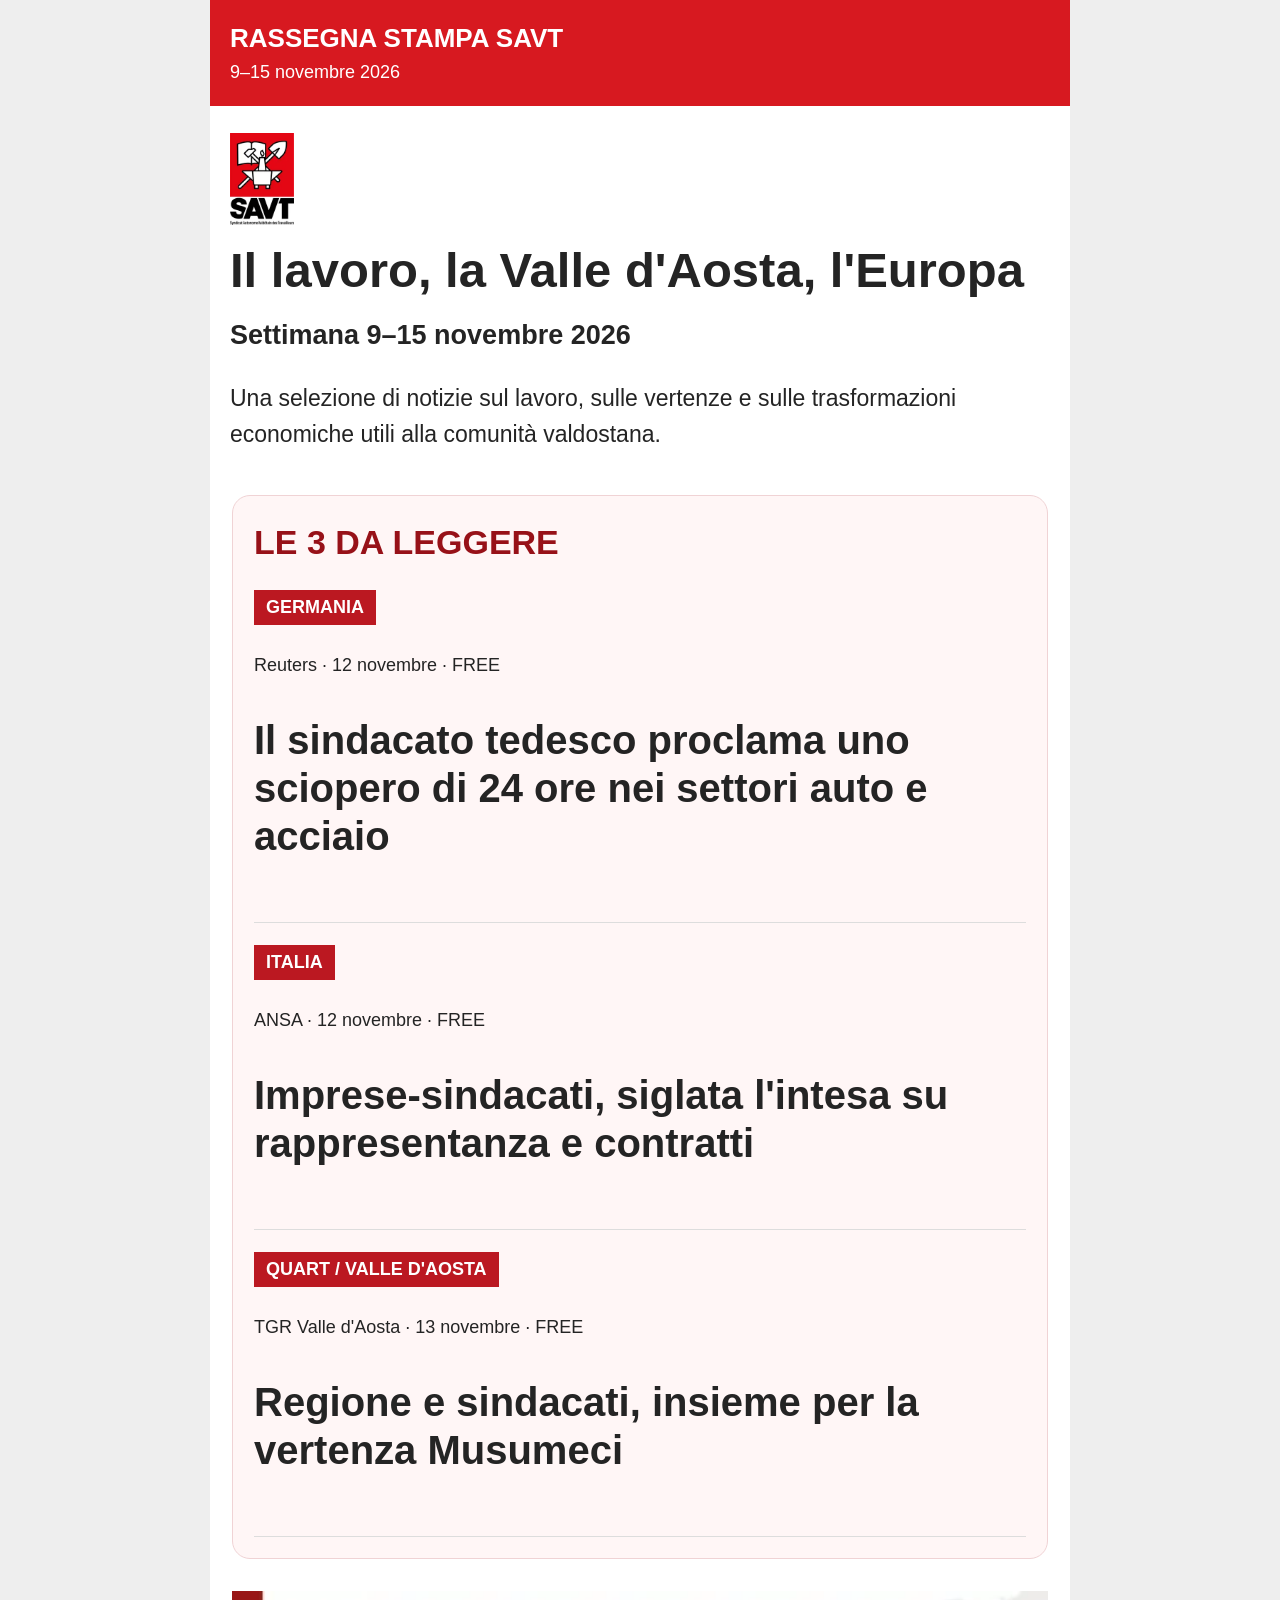
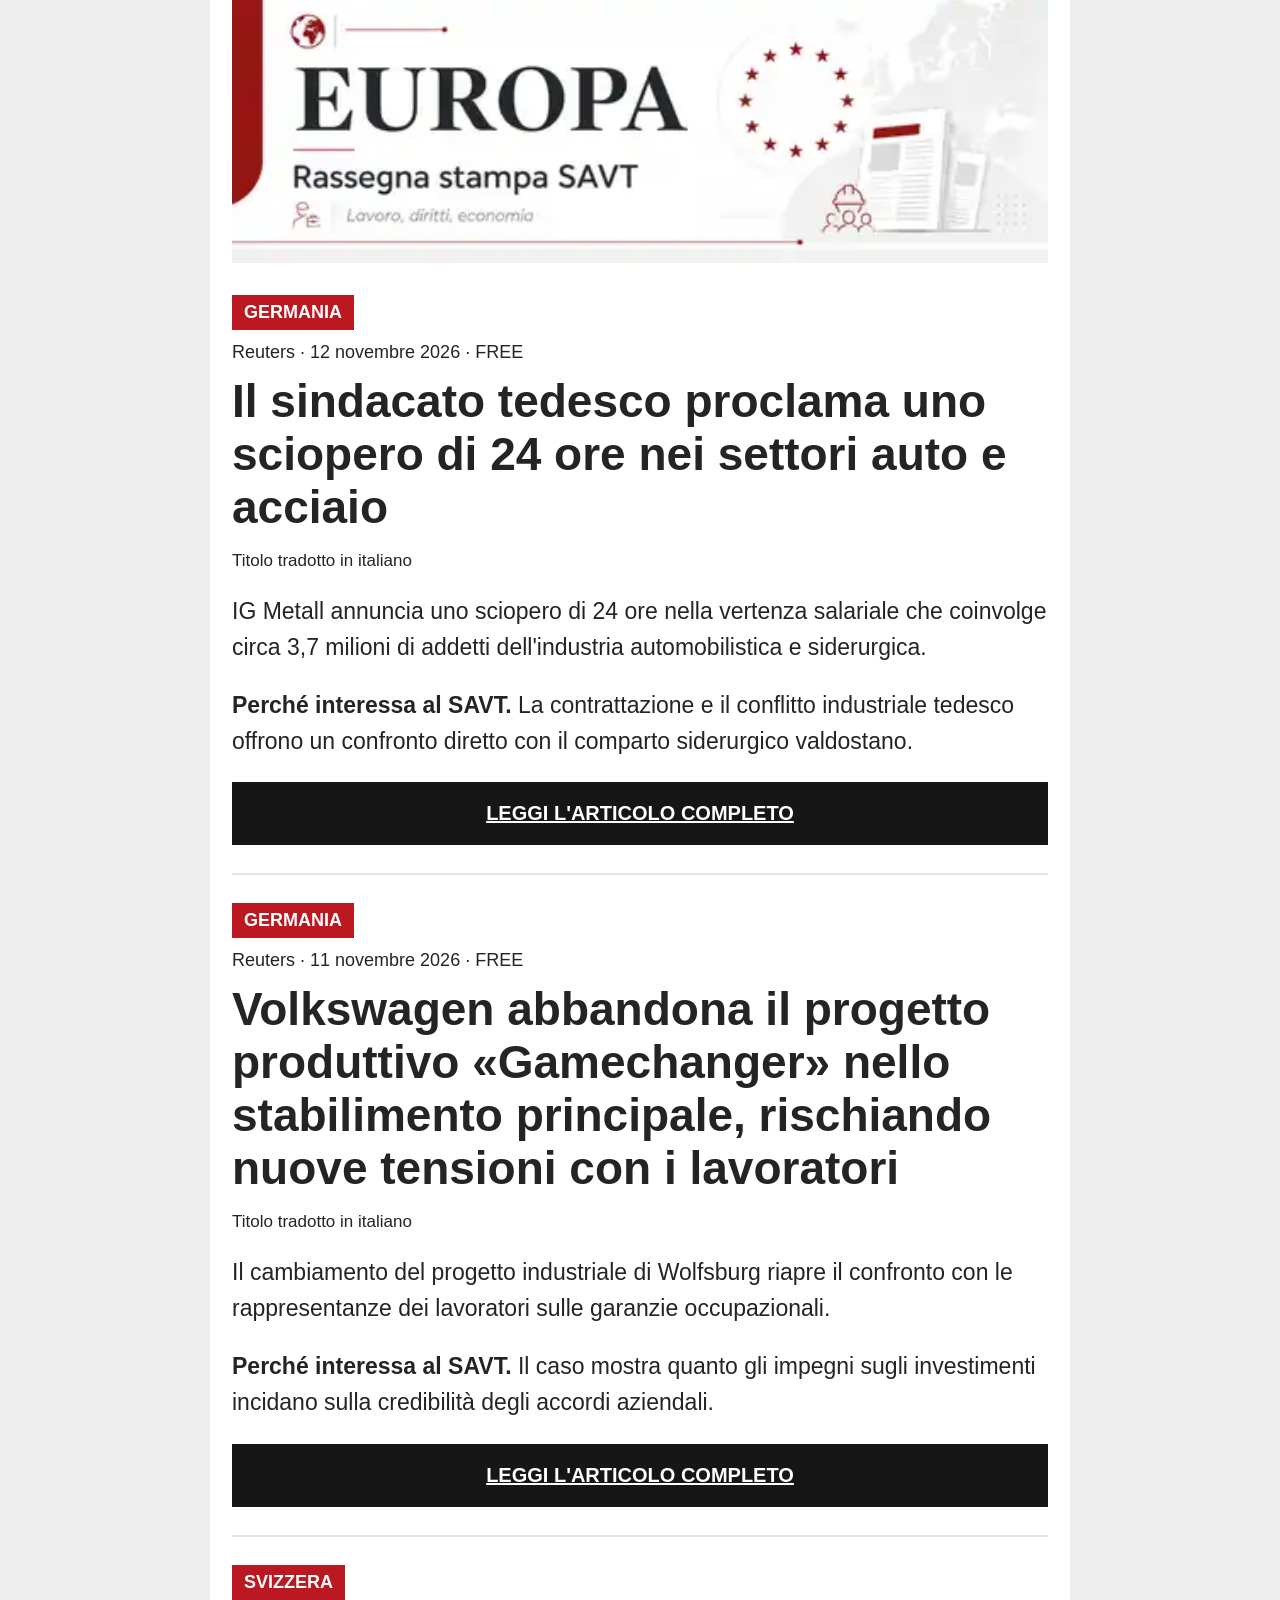
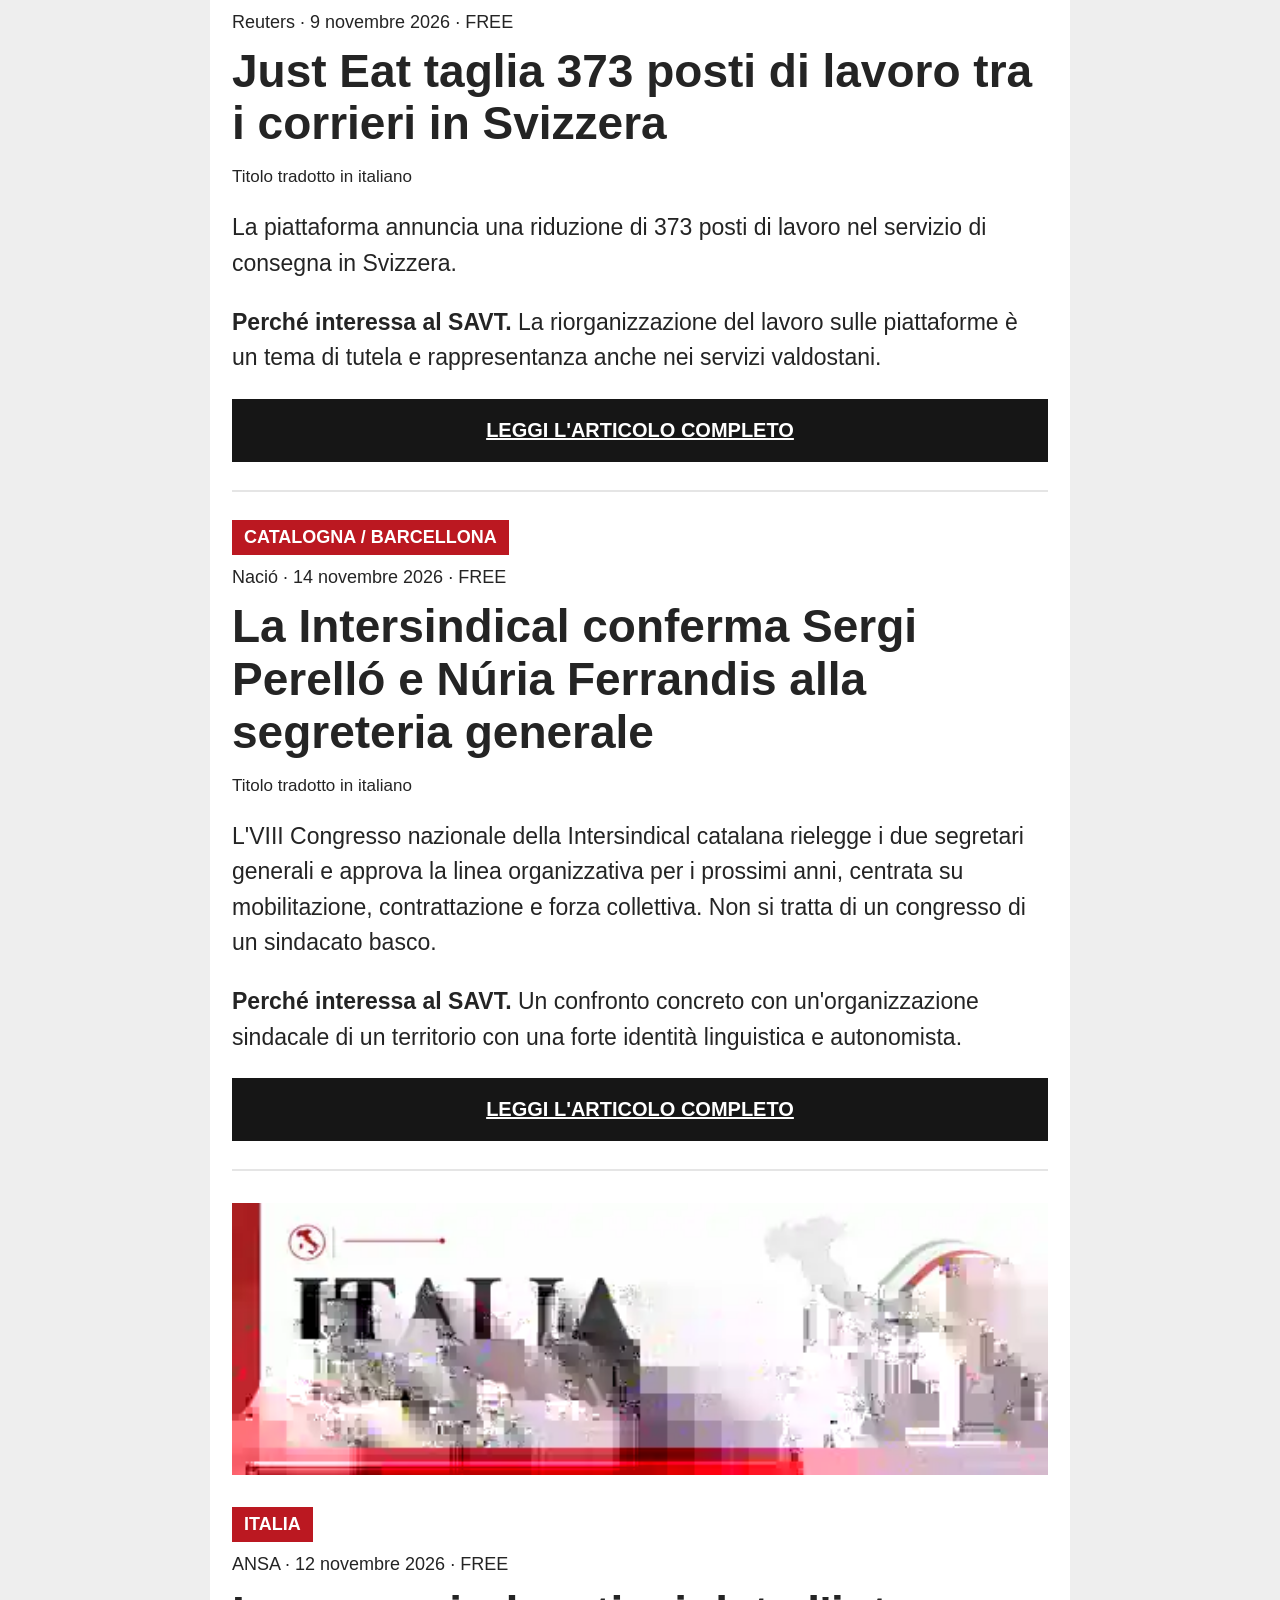
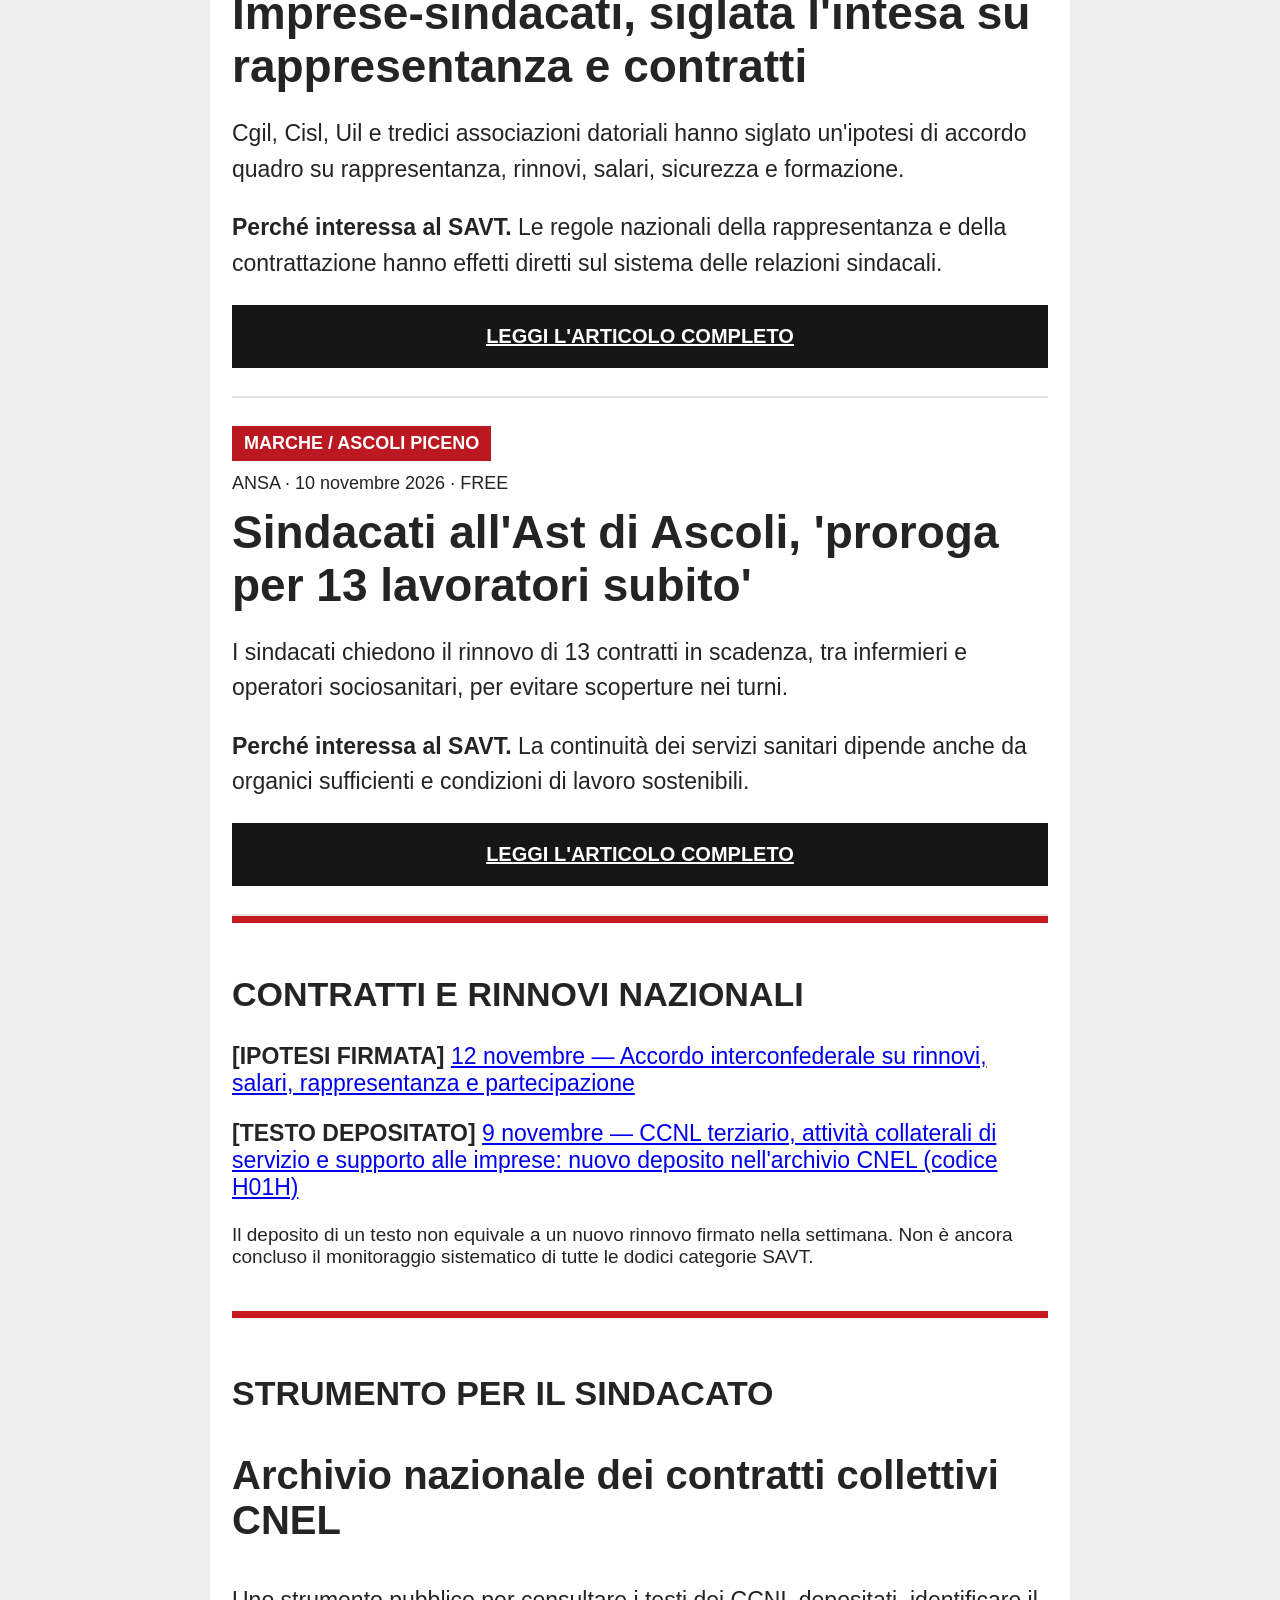
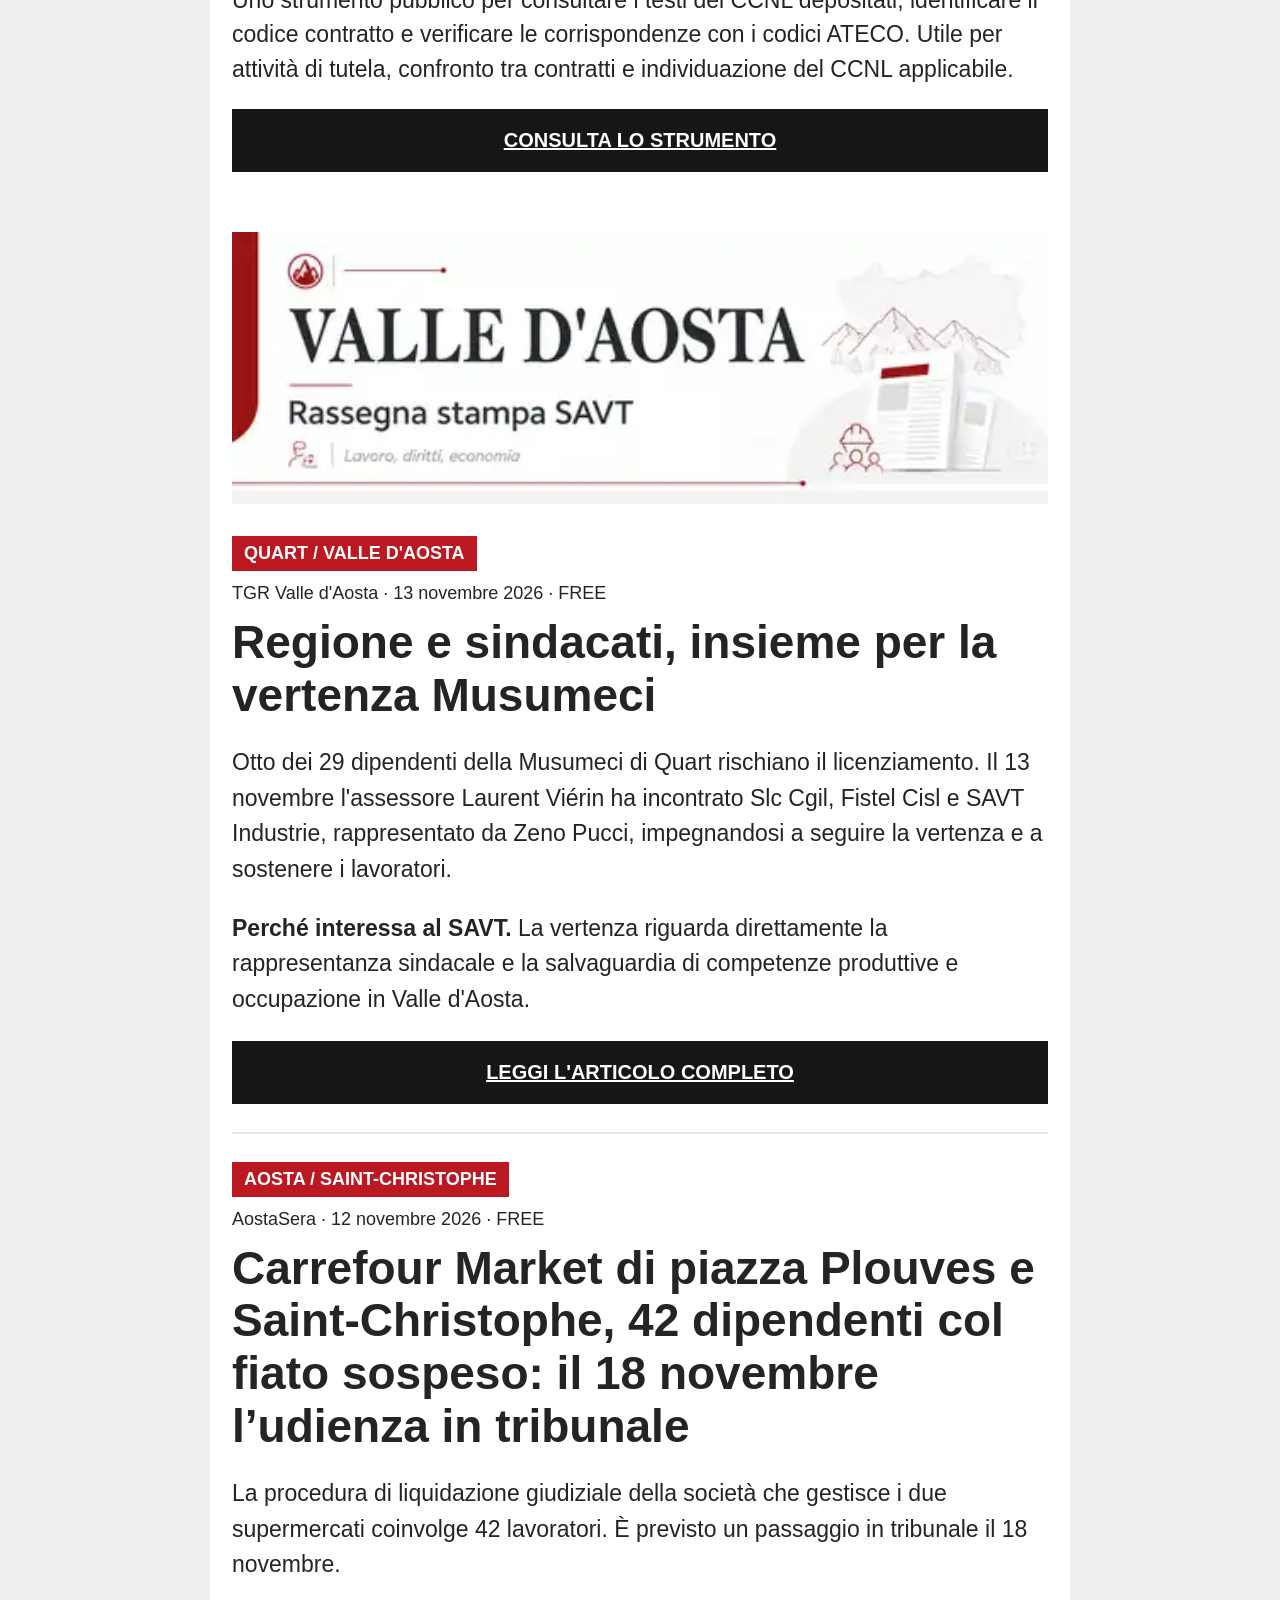
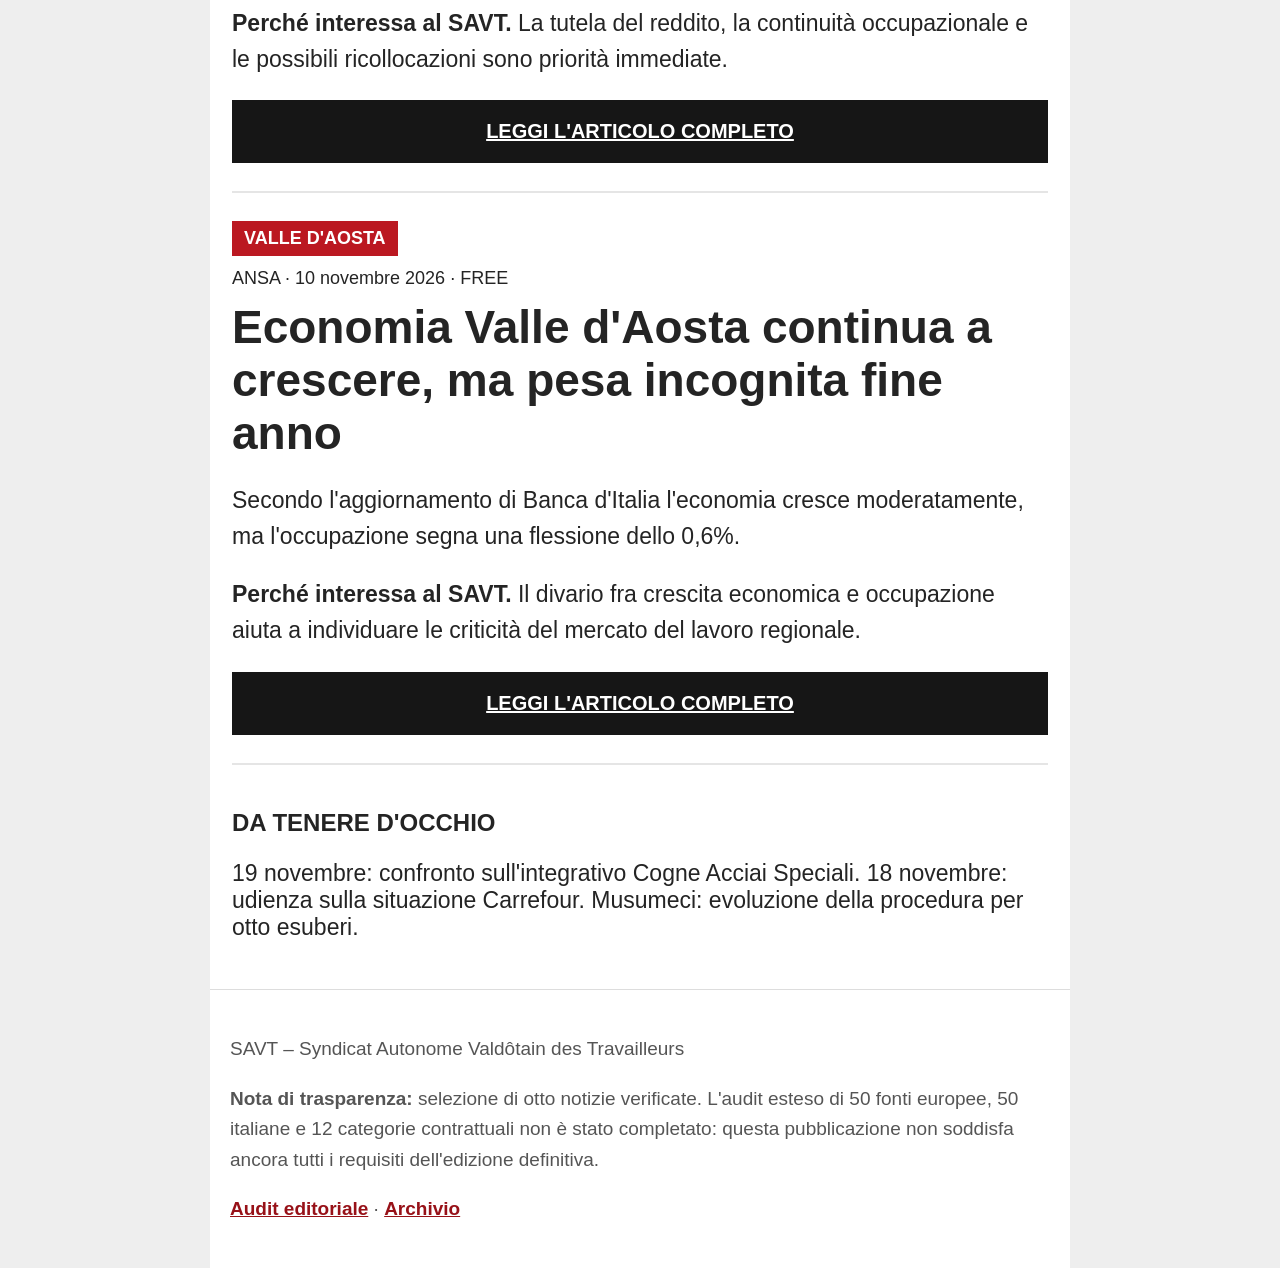
==== commit 657a306e: "SAVT 9-15 novembre: Musumeci, congresso Intersindical, contratti e strumento CNEL" ====
--- a/index.html
+++ b/index.html
@@ -1 +1 @@
-<!doctype html><html lang="it"><head><meta charset="utf-8"><meta name="viewport" content="width=device-width,initial-scale=1"><title>Rassegna stampa SAVT — 9–15 novembre 2026</title><style>*{box-sizing:border-box}html{scroll-behavior:smooth}body{margin:0;background:#eee;color:#242424;font-family:Arial,Helvetica,sans-serif}.page{max-width:860px;margin:auto;background:#fff}.top{background:#d71920;color:#fff;padding:23px 20px;font-weight:900;font-size:26px}.top small{display:block;font-size:18px;font-weight:500;margin-top:8px}header{padding:27px 20px 20px}.logo{height:92px;max-width:140px;object-fit:contain;display:block;margin-bottom:18px}.kicker{font-size:19px;color:#971118;font-weight:900;letter-spacing:.05em}h1{font-size:49px;line-height:1.12;margin:14px 0}.week{font-size:27px;font-weight:900;margin:16px 0}header p{font-size:23px;line-height:1.58}nav{padding:16px;display:flex;gap:12px;overflow-x:auto;white-space:nowrap;border-block:1px solid #eee}nav a{padding:13px 17px;border:1px solid #e8b9bc;border-radius:30px;color:#971118;font-size:20px;font-weight:800;text-decoration:none}main{padding:18px 18px 34px}.highlight{background:#fff6f6;border:1px solid #f0d3d5;border-radius:18px;padding:21px}.highlight h2{font-size:37px;color:#971118;margin:6px 0}.pick{display:block;padding:25px 0;border-bottom:2px solid #e8d4d5;color:#222;text-decoration:none}.pick:last-child{border:0}.pick strong{display:block;font-size:40px;line-height:1.2}.territory{display:inline-block;background:#971118;color:#fff;border-radius:7px;padding:10px 13px;font-size:19px;font-weight:900;letter-spacing:.02em;margin-bottom:13px}.meta{font-size:18px;color:#595959;line-height:1.55;margin-bottom:13px}.badge{display:inline-block;background:#e3f4e9;color:#135b2c;border-radius:22px;padding:6px 11px;font-size:17px;font-weight:900;margin-left:7px}.badge.paywall{background:#fff0dc;color:#7e4200}.banner{position:relative;margin:35px 0 20px;background:#971118;border-radius:15px;overflow:hidden;min-height:150px}.banner img{width:100%;height:150px;object-fit:cover;display:block}.banner:after{content:'';position:absolute;inset:0;background:linear-gradient(90deg,rgba(120,0,6,.84),rgba(215,25,32,.3),transparent)}.banner h2{position:absolute;bottom:15px;left:18px;z-index:2;font-size:40px;color:#fff;margin:0;text-shadow:0 2px 5px #400}.card{border:1px solid #ddd;border-radius:18px;padding:22px;margin-bottom:25px;scroll-margin-top:12px}.card h3{font-size:46px;line-height:1.15;margin:5px 0 19px;overflow-wrap:anywhere}.card p{font-size:23px;line-height:1.66;color:#303030;margin:0 0 19px}.translation{font-size:19px;font-weight:800;color:#971118;margin-bottom:15px}.why{border-top:2px solid #eee;padding-top:17px;font-size:23px;line-height:1.63}.why strong{color:#971118}.cta{display:block;width:100%;text-align:center;background:#971118;color:#fff;text-decoration:none;border-radius:12px;padding:20px 13px;font-size:21px;font-weight:900;margin-top:21px}.contracts{border-top:8px solid #d71920;margin:42px 0 26px;padding-top:23px}.contracts h2{font-size:36px;line-height:1.2}.contracts ul{list-style:none;padding:0}.contracts li{padding:20px 0;border-bottom:2px solid #ddd}.contracts a{font-size:24px;font-weight:800;line-height:1.58;color:#222;text-decoration:underline;text-decoration-color:#d71920}.tool{background:#fffaf0;border:1px solid #eadfc5;border-top:6px solid #d71920;border-radius:14px;padding:21px;margin:35px 0 20px}.tool h2{font-size:35px;margin:0 0 15px}.tool h3{font-size:38px;line-height:1.2;margin:5px 0 14px}.tool p{font-size:23px;line-height:1.63}.watch{background:#f5f5f5;border-top:5px solid #d71920;border-radius:14px;padding:21px;margin-top:36px}.watch h2{font-size:36px}.watch li{font-size:23px;line-height:1.65;margin:14px 0}footer{border-top:1px solid #ddd;padding:25px 20px;color:#555;font-size:19px;line-height:1.6}@media(max-width:600px){h1{font-size:46px}.pick strong{font-size:40px}.card h3{font-size:46px}.top{font-size:25px}.banner h2{font-size:39px}.card{padding:19px}.highlight{padding:18px}main{padding:13px}}.contracts p{font-size:23px;line-height:1.6}footer a{color:#971118;font-weight:800}.pick strong,.highlight h2,.contracts h2,.banner h2,.watch h2{overflow-wrap:anywhere}.why p{margin-bottom:0}.pick:focus-visible,.cta:focus-visible,.contracts a:focus-visible,footer a:focus-visible{outline:3px solid #1e53a1;outline-offset:4px}article{scroll-margin-top:15px}a{overflow-wrap:anywhere}@media(max-width:600px){main{padding:0 18px}h1{font-size:44px}p{line-height:1.5}}</style></head><body><div class="page"><div class="top">RASSEGNA STAMPA SAVT <small>9–15 novembre 2026</small></div><header><img class="logo" src="[data-uri]" alt="Logo SAVT"><h1>Il lavoro, la Valle d'Aosta, l'Europa</h1><p class="week">Settimana 9–15 novembre 2026</p><p>Una selezione di notizie sul lavoro, sulle vertenze e sulle trasformazioni economiche utili alla comunità valdostana.</p></header><main style="padding:0 22px"><section class="highlight"><h2 style="font-size:34px">LE 3 DA LEGGERE</h2><a href="#top-europa" style="display:block;color:inherit;text-decoration:none;border-bottom:1px solid #ddd;padding:22px 0"><span style="display:inline-block;background:#bb1821;color:white;padding:7px 12px;font-size:18px;font-weight:800;margin-bottom:12px">GERMANIA</span><p style="font-size:18px">Reuters · 12 novembre · FREE</p><h3 style="font-size:clamp(30px,5vw,40px);line-height:1.2">Il sindacato tedesco proclama uno sciopero di 24 ore nei settori auto e acciaio</h3></a><a href="#top-italia" style="display:block;color:inherit;text-decoration:none;border-bottom:1px solid #ddd;padding:22px 0"><span style="display:inline-block;background:#bb1821;color:white;padding:7px 12px;font-size:18px;font-weight:800;margin-bottom:12px">ITALIA</span><p style="font-size:18px">ANSA · 12 novembre · FREE</p><h3 style="font-size:clamp(30px,5vw,40px);line-height:1.2">Imprese-sindacati, siglata l'intesa su rappresentanza e contratti</h3></a><a href="#top-vda" style="display:block;color:inherit;text-decoration:none;border-bottom:1px solid #ddd;padding:22px 0"><span style="display:inline-block;background:#bb1821;color:white;padding:7px 12px;font-size:18px;font-weight:800;margin-bottom:12px">AOSTA / COGNE ACCIAI SPECIALI</span><p style="font-size:18px">AostaSera · 13 novembre · FREE</p><h3 style="font-size:clamp(30px,5vw,40px);line-height:1.2">Cogne Acciai Speciali, la Fim Cisl prima alle elezioni Rsu. Pistolesi il più votato</h3></a></section><section id="europa"><img style="width:100%;margin-top:32px" src="[data-uri]" alt="EUROPA"><article id="top-europa" style="padding:28px 0;border-bottom:2px solid #e5e5e5"><span style="display:inline-block;background:#bb1821;color:white;padding:7px 12px;font-size:18px;font-weight:800;margin-bottom:12px">GERMANIA</span><p style="font-size:18px;margin:0 0 12px">Reuters · 12 novembre 2026 · FREE</p><h3 style="font-size:clamp(34px,5vw,46px);line-height:1.15;margin:0 0 12px">Il sindacato tedesco proclama uno sciopero di 24 ore nei settori auto e acciaio</h3><p style="font-size:17px">Titolo tradotto in italiano</p><p style="font-size:23px;line-height:1.55">IG Metall annuncia uno sciopero di 24 ore nella vertenza salariale che coinvolge circa 3,7 milioni di addetti dell'industria automobilistica e siderurgica.</p><p style="font-size:23px;line-height:1.55"><strong>Perché interessa al SAVT.</strong> La contrattazione e il conflitto industriale tedesco offrono un confronto diretto con il comparto siderurgico valdostano.</p><a style="display:block;text-align:center;background:#161616;color:white;padding:20px 12px;font-size:20px;font-weight:bold" href="https://www.reuters.com/business/world-at-work/german-union-calls-24-hour-strike-auto-steel-sectors-2026-11-12/" target="_blank" rel="noopener">LEGGI L'ARTICOLO COMPLETO</a></article><article  style="padding:28px 0;border-bottom:2px solid #e5e5e5"><span style="display:inline-block;background:#bb1821;color:white;padding:7px 12px;font-size:18px;font-weight:800;margin-bottom:12px">GERMANIA</span><p style="font-size:18px;margin:0 0 12px">Reuters · 11 novembre 2026 · FREE</p><h3 style="font-size:clamp(34px,5vw,46px);line-height:1.15;margin:0 0 12px">Volkswagen abbandona il progetto produttivo «Gamechanger» nello stabilimento principale, rischiando nuove tensioni con i lavoratori</h3><p style="font-size:17px">Titolo tradotto in italiano</p><p style="font-size:23px;line-height:1.55">Il cambiamento del progetto industriale di Wolfsburg riapre il confronto con le rappresentanze dei lavoratori sulle garanzie occupazionali.</p><p style="font-size:23px;line-height:1.55"><strong>Perché interessa al SAVT.</strong> Il caso mostra quanto gli impegni sugli investimenti incidano sulla credibilità degli accordi aziendali.</p><a style="display:block;text-align:center;background:#161616;color:white;padding:20px 12px;font-size:20px;font-weight:bold" href="https://www.reuters.com/business/world-at-work/vw-drops-gamechanger-production-main-plant-risking-escalation-with-workers-2026-11-11/" target="_blank" rel="noopener">LEGGI L'ARTICOLO COMPLETO</a></article><article  style="padding:28px 0;border-bottom:2px solid #e5e5e5"><span style="display:inline-block;background:#bb1821;color:white;padding:7px 12px;font-size:18px;font-weight:800;margin-bottom:12px">SVIZZERA</span><p style="font-size:18px;margin:0 0 12px">Reuters · 9 novembre 2026 · FREE</p><h3 style="font-size:clamp(34px,5vw,46px);line-height:1.15;margin:0 0 12px">Just Eat taglia 373 posti di lavoro tra i corrieri in Svizzera</h3><p style="font-size:17px">Titolo tradotto in italiano</p><p style="font-size:23px;line-height:1.55">La piattaforma annuncia una riduzione di 373 posti di lavoro nel servizio di consegna in Svizzera.</p><p style="font-size:23px;line-height:1.55"><strong>Perché interessa al SAVT.</strong> La riorganizzazione del lavoro sulle piattaforme è un tema di tutela e rappresentanza anche nei servizi valdostani.</p><a style="display:block;text-align:center;background:#161616;color:white;padding:20px 12px;font-size:20px;font-weight:bold" href="https://www.reuters.com/business/just-eat-switzerland-cuts-373-courier-jobs-switzerland-2026-11-09/" target="_blank" rel="noopener">LEGGI L'ARTICOLO COMPLETO</a></article></section><section id="italia"><img style="width:100%;margin-top:32px" src="[data-uri]" alt="ITALIA"><article id="top-italia" style="padding:28px 0;border-bottom:2px solid #e5e5e5"><span style="display:inline-block;background:#bb1821;color:white;padding:7px 12px;font-size:18px;font-weight:800;margin-bottom:12px">ITALIA</span><p style="font-size:18px;margin:0 0 12px">ANSA · 12 novembre 2026 · FREE</p><h3 style="font-size:clamp(34px,5vw,46px);line-height:1.15;margin:0 0 12px">Imprese-sindacati, siglata l'intesa su rappresentanza e contratti</h3><p style="font-size:23px;line-height:1.55">Cgil, Cisl, Uil e tredici associazioni datoriali hanno siglato un'ipotesi di accordo quadro su rappresentanza, rinnovi, salari, sicurezza e formazione.</p><p style="font-size:23px;line-height:1.55"><strong>Perché interessa al SAVT.</strong> Le regole nazionali della rappresentanza e della contrattazione hanno effetti diretti sul sistema delle relazioni sindacali.</p><a style="display:block;text-align:center;background:#161616;color:white;padding:20px 12px;font-size:20px;font-weight:bold" href="https://www.ansa.it/sito/notizie/economia/2026/11/12/imprese-sindacati-siglata-lintesa-su-rappresentanza-e-contratti_393c99df-924d-49cb-9d28-29501660ca00.html" target="_blank" rel="noopener">LEGGI L'ARTICOLO COMPLETO</a></article><article  style="padding:28px 0;border-bottom:2px solid #e5e5e5"><span style="display:inline-block;background:#bb1821;color:white;padding:7px 12px;font-size:18px;font-weight:800;margin-bottom:12px">MARCHE / ASCOLI PICENO</span><p style="font-size:18px;margin:0 0 12px">ANSA · 10 novembre 2026 · FREE</p><h3 style="font-size:clamp(34px,5vw,46px);line-height:1.15;margin:0 0 12px">Sindacati all'Ast di Ascoli, 'proroga per 13 lavoratori subito'</h3><p style="font-size:23px;line-height:1.55">I sindacati chiedono il rinnovo di 13 contratti in scadenza, tra infermieri e operatori sociosanitari, per evitare scoperture nei turni.</p><p style="font-size:23px;line-height:1.55"><strong>Perché interessa al SAVT.</strong> La continuità dei servizi sanitari dipende anche da organici sufficienti e condizioni di lavoro sostenibili.</p><a style="display:block;text-align:center;background:#161616;color:white;padding:20px 12px;font-size:20px;font-weight:bold" href="https://videoembed.ansa.it/marche/notizie/2026/11/10/sindacati-allast-di-ascoli-proroga-per-13-lavoratori-subito_8aec82ed-c0a7-43b4-a84f-2cdddc75d9b1.html" target="_blank" rel="noopener">LEGGI L'ARTICOLO COMPLETO</a></article></section><section id="contratti" style="border-top:7px solid #c71920;padding:24px 0"><h2 style="font-size:34px">CONTRATTI E RINNOVI NAZIONALI</h2><p style="font-size:23px">La verifica sistematica delle dodici categorie non è conclusa. Non vengono riportati rinnovi non accertati.</p></section><section id="vda"><img style="width:100%;margin-top:32px" src="[data-uri]" alt="VALLE D'AOSTA"><article id="top-vda" style="padding:28px 0;border-bottom:2px solid #e5e5e5"><span style="display:inline-block;background:#bb1821;color:white;padding:7px 12px;font-size:18px;font-weight:800;margin-bottom:12px">AOSTA / COGNE ACCIAI SPECIALI</span><p style="font-size:18px;margin:0 0 12px">AostaSera · 13 novembre 2026 · FREE</p><h3 style="font-size:clamp(34px,5vw,46px);line-height:1.15;margin:0 0 12px">Cogne Acciai Speciali, la Fim Cisl prima alle elezioni Rsu. Pistolesi il più votato</h3><p style="font-size:23px;line-height:1.55">Nelle elezioni RSU la Fim Cisl ottiene cinque seggi, la Fiom tre, Uilm e SAVT due ciascuno. Il SAVT raccoglie 128 voti; il 19 novembre è previsto il confronto sul contratto integrativo.</p><p style="font-size:23px;line-height:1.55"><strong>Perché interessa al SAVT.</strong> Rappresentanza, partecipazione dei lavoratori e rinnovo dell'integrativo riguardano direttamente il SAVT.</p><a style="display:block;text-align:center;background:#161616;color:white;padding:20px 12px;font-size:20px;font-weight:bold" href="https://aostasera.it/notizie/economia/cogne-acciai-speciali-la-fim-cisl-prima-alle-elezioni-rsu-pistolesi-il-piu-votato/" target="_blank" rel="noopener">LEGGI L'ARTICOLO COMPLETO</a></article><article  style="padding:28px 0;border-bottom:2px solid #e5e5e5"><span style="display:inline-block;background:#bb1821;color:white;padding:7px 12px;font-size:18px;font-weight:800;margin-bottom:12px">AOSTA / SAINT-CHRISTOPHE</span><p style="font-size:18px;margin:0 0 12px">AostaSera · 12 novembre 2026 · FREE</p><h3 style="font-size:clamp(34px,5vw,46px);line-height:1.15;margin:0 0 12px">Carrefour Market di piazza Plouves e Saint-Christophe, 42 dipendenti col fiato sospeso: il 18 novembre l’udienza in tribunale</h3><p style="font-size:23px;line-height:1.55">La procedura di liquidazione giudiziale della società che gestisce i due supermercati coinvolge 42 lavoratori. È previsto un passaggio in tribunale il 18 novembre.</p><p style="font-size:23px;line-height:1.55"><strong>Perché interessa al SAVT.</strong> La tutela del reddito, la continuità occupazionale e le possibili ricollocazioni sono priorità immediate.</p><a style="display:block;text-align:center;background:#161616;color:white;padding:20px 12px;font-size:20px;font-weight:bold" href="https://aostasera.it/notizie/lavoro/scaffali-vuoti-e-forniture-bloccate-i-carrefour-market-di-aosta-e-saint-christophe-verso-la-chiusura/" target="_blank" rel="noopener">LEGGI L'ARTICOLO COMPLETO</a></article><article  style="padding:28px 0;border-bottom:2px solid #e5e5e5"><span style="display:inline-block;background:#bb1821;color:white;padding:7px 12px;font-size:18px;font-weight:800;margin-bottom:12px">VALLE D'AOSTA</span><p style="font-size:18px;margin:0 0 12px">ANSA · 10 novembre 2026 · FREE</p><h3 style="font-size:clamp(34px,5vw,46px);line-height:1.15;margin:0 0 12px">Economia Valle d'Aosta continua a crescere, ma pesa incognita fine anno</h3><p style="font-size:23px;line-height:1.55">Secondo l'aggiornamento di Banca d'Italia l'economia cresce moderatamente, ma l'occupazione segna una flessione dello 0,6%.</p><p style="font-size:23px;line-height:1.55"><strong>Perché interessa al SAVT.</strong> Il divario fra crescita economica e occupazione aiuta a individuare le criticità del mercato del lavoro regionale.</p><a style="display:block;text-align:center;background:#161616;color:white;padding:20px 12px;font-size:20px;font-weight:bold" href="https://www.ansa.it/valledaosta/notizie/2026/11/10/economia-valle-daosta-continua-a-crescere-ma-pesa-incognita-fine-anno_c40789be-87ea-4e79-9900-d29e26530c3c.html" target="_blank" rel="noopener">LEGGI L'ARTICOLO COMPLETO</a></article></section><section style="padding:25px 0"><h2>DA TENERE D'OCCHIO</h2><p style="font-size:23px">19 novembre: confronto sull'integrativo Cogne Acciai Speciali. 18 novembre: udienza sulla situazione Carrefour. Musumeci: evoluzione della procedura per otto esuberi.</p></section></main><footer><p>SAVT – Syndicat Autonome Valdôtain des Travailleurs</p><p><strong>Nota di trasparenza:</strong> selezione di otto notizie verificate. L'audit esteso di 50 fonti europee, 50 italiane e 12 categorie contrattuali non è stato completato: questa pubblicazione non soddisfa ancora tutti i requisiti dell'edizione definitiva.</p><p><a href="https://github.com/savtcommunication-bit/rassegna-stampa-savt/blob/main/audit/2026-11-09-15.md">Audit editoriale</a> · <a href="/rassegna-stampa-savt/archivio/">Archivio</a></p></footer></div></body></html>+<!doctype html><html lang="it"><head><meta charset="utf-8"><meta name="viewport" content="width=device-width,initial-scale=1"><title>Rassegna stampa SAVT — 9–15 novembre 2026</title><style>*{box-sizing:border-box}html{scroll-behavior:smooth}body{margin:0;background:#eee;color:#242424;font-family:Arial,Helvetica,sans-serif}.page{max-width:860px;margin:auto;background:#fff}.top{background:#d71920;color:#fff;padding:23px 20px;font-weight:900;font-size:26px}.top small{display:block;font-size:18px;font-weight:500;margin-top:8px}header{padding:27px 20px 20px}.logo{height:92px;max-width:140px;object-fit:contain;display:block;margin-bottom:18px}.kicker{font-size:19px;color:#971118;font-weight:900;letter-spacing:.05em}h1{font-size:49px;line-height:1.12;margin:14px 0}.week{font-size:27px;font-weight:900;margin:16px 0}header p{font-size:23px;line-height:1.58}nav{padding:16px;display:flex;gap:12px;overflow-x:auto;white-space:nowrap;border-block:1px solid #eee}nav a{padding:13px 17px;border:1px solid #e8b9bc;border-radius:30px;color:#971118;font-size:20px;font-weight:800;text-decoration:none}main{padding:18px 18px 34px}.highlight{background:#fff6f6;border:1px solid #f0d3d5;border-radius:18px;padding:21px}.highlight h2{font-size:37px;color:#971118;margin:6px 0}.pick{display:block;padding:25px 0;border-bottom:2px solid #e8d4d5;color:#222;text-decoration:none}.pick:last-child{border:0}.pick strong{display:block;font-size:40px;line-height:1.2}.territory{display:inline-block;background:#971118;color:#fff;border-radius:7px;padding:10px 13px;font-size:19px;font-weight:900;letter-spacing:.02em;margin-bottom:13px}.meta{font-size:18px;color:#595959;line-height:1.55;margin-bottom:13px}.badge{display:inline-block;background:#e3f4e9;color:#135b2c;border-radius:22px;padding:6px 11px;font-size:17px;font-weight:900;margin-left:7px}.badge.paywall{background:#fff0dc;color:#7e4200}.banner{position:relative;margin:35px 0 20px;background:#971118;border-radius:15px;overflow:hidden;min-height:150px}.banner img{width:100%;height:150px;object-fit:cover;display:block}.banner:after{content:'';position:absolute;inset:0;background:linear-gradient(90deg,rgba(120,0,6,.84),rgba(215,25,32,.3),transparent)}.banner h2{position:absolute;bottom:15px;left:18px;z-index:2;font-size:40px;color:#fff;margin:0;text-shadow:0 2px 5px #400}.card{border:1px solid #ddd;border-radius:18px;padding:22px;margin-bottom:25px;scroll-margin-top:12px}.card h3{font-size:46px;line-height:1.15;margin:5px 0 19px;overflow-wrap:anywhere}.card p{font-size:23px;line-height:1.66;color:#303030;margin:0 0 19px}.translation{font-size:19px;font-weight:800;color:#971118;margin-bottom:15px}.why{border-top:2px solid #eee;padding-top:17px;font-size:23px;line-height:1.63}.why strong{color:#971118}.cta{display:block;width:100%;text-align:center;background:#971118;color:#fff;text-decoration:none;border-radius:12px;padding:20px 13px;font-size:21px;font-weight:900;margin-top:21px}.contracts{border-top:8px solid #d71920;margin:42px 0 26px;padding-top:23px}.contracts h2{font-size:36px;line-height:1.2}.contracts ul{list-style:none;padding:0}.contracts li{padding:20px 0;border-bottom:2px solid #ddd}.contracts a{font-size:24px;font-weight:800;line-height:1.58;color:#222;text-decoration:underline;text-decoration-color:#d71920}.tool{background:#fffaf0;border:1px solid #eadfc5;border-top:6px solid #d71920;border-radius:14px;padding:21px;margin:35px 0 20px}.tool h2{font-size:35px;margin:0 0 15px}.tool h3{font-size:38px;line-height:1.2;margin:5px 0 14px}.tool p{font-size:23px;line-height:1.63}.watch{background:#f5f5f5;border-top:5px solid #d71920;border-radius:14px;padding:21px;margin-top:36px}.watch h2{font-size:36px}.watch li{font-size:23px;line-height:1.65;margin:14px 0}footer{border-top:1px solid #ddd;padding:25px 20px;color:#555;font-size:19px;line-height:1.6}@media(max-width:600px){h1{font-size:46px}.pick strong{font-size:40px}.card h3{font-size:46px}.top{font-size:25px}.banner h2{font-size:39px}.card{padding:19px}.highlight{padding:18px}main{padding:13px}}.contracts p{font-size:23px;line-height:1.6}footer a{color:#971118;font-weight:800}.pick strong,.highlight h2,.contracts h2,.banner h2,.watch h2{overflow-wrap:anywhere}.why p{margin-bottom:0}.pick:focus-visible,.cta:focus-visible,.contracts a:focus-visible,footer a:focus-visible{outline:3px solid #1e53a1;outline-offset:4px}article{scroll-margin-top:15px}a{overflow-wrap:anywhere}@media(max-width:600px){main{padding:0 18px}h1{font-size:44px}p{line-height:1.5}}</style></head><body><div class="page"><div class="top">RASSEGNA STAMPA SAVT <small>9–15 novembre 2026</small></div><header><img class="logo" src="[data-uri]" alt="Logo SAVT"><h1>Il lavoro, la Valle d'Aosta, l'Europa</h1><p class="week">Settimana 9–15 novembre 2026</p><p>Una selezione di notizie sul lavoro, sulle vertenze e sulle trasformazioni economiche utili alla comunità valdostana.</p></header><main style="padding:0 22px"><section class="highlight"><h2 style="font-size:34px">LE 3 DA LEGGERE</h2><a href="#top-europa" style="display:block;color:inherit;text-decoration:none;border-bottom:1px solid #ddd;padding:22px 0"><span style="display:inline-block;background:#bb1821;color:white;padding:7px 12px;font-size:18px;font-weight:800;margin-bottom:12px">GERMANIA</span><p style="font-size:18px">Reuters · 12 novembre · FREE</p><h3 style="font-size:clamp(30px,5vw,40px);line-height:1.2">Il sindacato tedesco proclama uno sciopero di 24 ore nei settori auto e acciaio</h3></a><a href="#top-italia" style="display:block;color:inherit;text-decoration:none;border-bottom:1px solid #ddd;padding:22px 0"><span style="display:inline-block;background:#bb1821;color:white;padding:7px 12px;font-size:18px;font-weight:800;margin-bottom:12px">ITALIA</span><p style="font-size:18px">ANSA · 12 novembre · FREE</p><h3 style="font-size:clamp(30px,5vw,40px);line-height:1.2">Imprese-sindacati, siglata l'intesa su rappresentanza e contratti</h3></a><a href="#top-vda" style="display:block;color:inherit;text-decoration:none;border-bottom:1px solid #ddd;padding:22px 0"><span style="display:inline-block;background:#bb1821;color:white;padding:7px 12px;font-size:18px;font-weight:800;margin-bottom:12px">QUART / VALLE D'AOSTA</span><p style="font-size:18px">TGR Valle d'Aosta · 13 novembre · FREE</p><h3 style="font-size:clamp(30px,5vw,40px);line-height:1.2">Regione e sindacati, insieme per la vertenza Musumeci</h3></a></section><section id="europa"><img style="width:100%;margin-top:32px" src="[data-uri]" alt="EUROPA"><article id="top-europa" style="padding:28px 0;border-bottom:2px solid #e5e5e5"><span style="display:inline-block;background:#bb1821;color:white;padding:7px 12px;font-size:18px;font-weight:800;margin-bottom:12px">GERMANIA</span><p style="font-size:18px;margin:0 0 12px">Reuters · 12 novembre 2026 · FREE</p><h3 style="font-size:clamp(34px,5vw,46px);line-height:1.15;margin:0 0 12px">Il sindacato tedesco proclama uno sciopero di 24 ore nei settori auto e acciaio</h3><p style="font-size:17px">Titolo tradotto in italiano</p><p style="font-size:23px;line-height:1.55">IG Metall annuncia uno sciopero di 24 ore nella vertenza salariale che coinvolge circa 3,7 milioni di addetti dell'industria automobilistica e siderurgica.</p><p style="font-size:23px;line-height:1.55"><strong>Perché interessa al SAVT.</strong> La contrattazione e il conflitto industriale tedesco offrono un confronto diretto con il comparto siderurgico valdostano.</p><a style="display:block;text-align:center;background:#161616;color:white;padding:20px 12px;font-size:20px;font-weight:bold" href="https://www.reuters.com/business/world-at-work/german-union-calls-24-hour-strike-auto-steel-sectors-2026-11-12/" target="_blank" rel="noopener">LEGGI L'ARTICOLO COMPLETO</a></article><article  style="padding:28px 0;border-bottom:2px solid #e5e5e5"><span style="display:inline-block;background:#bb1821;color:white;padding:7px 12px;font-size:18px;font-weight:800;margin-bottom:12px">GERMANIA</span><p style="font-size:18px;margin:0 0 12px">Reuters · 11 novembre 2026 · FREE</p><h3 style="font-size:clamp(34px,5vw,46px);line-height:1.15;margin:0 0 12px">Volkswagen abbandona il progetto produttivo «Gamechanger» nello stabilimento principale, rischiando nuove tensioni con i lavoratori</h3><p style="font-size:17px">Titolo tradotto in italiano</p><p style="font-size:23px;line-height:1.55">Il cambiamento del progetto industriale di Wolfsburg riapre il confronto con le rappresentanze dei lavoratori sulle garanzie occupazionali.</p><p style="font-size:23px;line-height:1.55"><strong>Perché interessa al SAVT.</strong> Il caso mostra quanto gli impegni sugli investimenti incidano sulla credibilità degli accordi aziendali.</p><a style="display:block;text-align:center;background:#161616;color:white;padding:20px 12px;font-size:20px;font-weight:bold" href="https://www.reuters.com/business/world-at-work/vw-drops-gamechanger-production-main-plant-risking-escalation-with-workers-2026-11-11/" target="_blank" rel="noopener">LEGGI L'ARTICOLO COMPLETO</a></article><article  style="padding:28px 0;border-bottom:2px solid #e5e5e5"><span style="display:inline-block;background:#bb1821;color:white;padding:7px 12px;font-size:18px;font-weight:800;margin-bottom:12px">SVIZZERA</span><p style="font-size:18px;margin:0 0 12px">Reuters · 9 novembre 2026 · FREE</p><h3 style="font-size:clamp(34px,5vw,46px);line-height:1.15;margin:0 0 12px">Just Eat taglia 373 posti di lavoro tra i corrieri in Svizzera</h3><p style="font-size:17px">Titolo tradotto in italiano</p><p style="font-size:23px;line-height:1.55">La piattaforma annuncia una riduzione di 373 posti di lavoro nel servizio di consegna in Svizzera.</p><p style="font-size:23px;line-height:1.55"><strong>Perché interessa al SAVT.</strong> La riorganizzazione del lavoro sulle piattaforme è un tema di tutela e rappresentanza anche nei servizi valdostani.</p><a style="display:block;text-align:center;background:#161616;color:white;padding:20px 12px;font-size:20px;font-weight:bold" href="https://www.reuters.com/business/just-eat-switzerland-cuts-373-courier-jobs-switzerland-2026-11-09/" target="_blank" rel="noopener">LEGGI L'ARTICOLO COMPLETO</a></article><article style="padding:28px 0;border-bottom:2px solid #e5e5e5"><span style="display:inline-block;background:#bb1821;color:white;padding:7px 12px;font-size:18px;font-weight:800;margin-bottom:12px">CATALOGNA / BARCELLONA</span><p style="font-size:18px;margin:0 0 12px">Nació · 14 novembre 2026 · FREE</p><h3 style="font-size:clamp(34px,5vw,46px);line-height:1.15;margin:0 0 12px">La Intersindical conferma Sergi Perelló e Núria Ferrandis alla segreteria generale</h3><p style="font-size:17px">Titolo tradotto in italiano</p><p style="font-size:23px;line-height:1.55">L'VIII Congresso nazionale della Intersindical catalana rielegge i due segretari generali e approva la linea organizzativa per i prossimi anni, centrata su mobilitazione, contrattazione e forza collettiva. Non si tratta di un congresso di un sindacato basco.</p><p style="font-size:23px;line-height:1.55"><strong>Perché interessa al SAVT.</strong> Un confronto concreto con un'organizzazione sindacale di un territorio con una forte identità linguistica e autonomista.</p><a style="display:block;text-align:center;background:#161616;color:white;padding:20px 12px;font-size:20px;font-weight:bold" href="https://naciodigital.cat/economia/la-intersindical-reelegeix-sergi-perello-i-nuria-ferrandis-com-a-secretaris-generals.html" target="_blank" rel="noopener">LEGGI L'ARTICOLO COMPLETO</a></article></section><section id="italia"><img style="width:100%;margin-top:32px" src="[data-uri]" alt="ITALIA"><article id="top-italia" style="padding:28px 0;border-bottom:2px solid #e5e5e5"><span style="display:inline-block;background:#bb1821;color:white;padding:7px 12px;font-size:18px;font-weight:800;margin-bottom:12px">ITALIA</span><p style="font-size:18px;margin:0 0 12px">ANSA · 12 novembre 2026 · FREE</p><h3 style="font-size:clamp(34px,5vw,46px);line-height:1.15;margin:0 0 12px">Imprese-sindacati, siglata l'intesa su rappresentanza e contratti</h3><p style="font-size:23px;line-height:1.55">Cgil, Cisl, Uil e tredici associazioni datoriali hanno siglato un'ipotesi di accordo quadro su rappresentanza, rinnovi, salari, sicurezza e formazione.</p><p style="font-size:23px;line-height:1.55"><strong>Perché interessa al SAVT.</strong> Le regole nazionali della rappresentanza e della contrattazione hanno effetti diretti sul sistema delle relazioni sindacali.</p><a style="display:block;text-align:center;background:#161616;color:white;padding:20px 12px;font-size:20px;font-weight:bold" href="https://www.ansa.it/sito/notizie/economia/2026/11/12/imprese-sindacati-siglata-lintesa-su-rappresentanza-e-contratti_393c99df-924d-49cb-9d28-29501660ca00.html" target="_blank" rel="noopener">LEGGI L'ARTICOLO COMPLETO</a></article><article  style="padding:28px 0;border-bottom:2px solid #e5e5e5"><span style="display:inline-block;background:#bb1821;color:white;padding:7px 12px;font-size:18px;font-weight:800;margin-bottom:12px">MARCHE / ASCOLI PICENO</span><p style="font-size:18px;margin:0 0 12px">ANSA · 10 novembre 2026 · FREE</p><h3 style="font-size:clamp(34px,5vw,46px);line-height:1.15;margin:0 0 12px">Sindacati all'Ast di Ascoli, 'proroga per 13 lavoratori subito'</h3><p style="font-size:23px;line-height:1.55">I sindacati chiedono il rinnovo di 13 contratti in scadenza, tra infermieri e operatori sociosanitari, per evitare scoperture nei turni.</p><p style="font-size:23px;line-height:1.55"><strong>Perché interessa al SAVT.</strong> La continuità dei servizi sanitari dipende anche da organici sufficienti e condizioni di lavoro sostenibili.</p><a style="display:block;text-align:center;background:#161616;color:white;padding:20px 12px;font-size:20px;font-weight:bold" href="https://videoembed.ansa.it/marche/notizie/2026/11/10/sindacati-allast-di-ascoli-proroga-per-13-lavoratori-subito_8aec82ed-c0a7-43b4-a84f-2cdddc75d9b1.html" target="_blank" rel="noopener">LEGGI L'ARTICOLO COMPLETO</a></article></section><section id="contratti" style="border-top:7px solid #c71920;padding:24px 0"><h2 style="font-size:34px">CONTRATTI E RINNOVI NAZIONALI</h2><p style="font-size:23px"><strong>[IPOTESI FIRMATA]</strong> <a href="https://www.cisl.it/lavoro-fumarola-siglato-accordo-interconfederale/">12 novembre — Accordo interconfederale su rinnovi, salari, rappresentanza e partecipazione</a></p><p style="font-size:23px"><strong>[TESTO DEPOSITATO]</strong> <a href="https://www.cnel.it/archivio-contratti/">9 novembre — CCNL terziario, attività collaterali di servizio e supporto alle imprese: nuovo deposito nell'archivio CNEL (codice H01H)</a></p><p style="font-size:19px">Il deposito di un testo non equivale a un nuovo rinnovo firmato nella settimana. Non è ancora concluso il monitoraggio sistematico di tutte le dodici categorie SAVT.</p></section><section style="padding:28px 0;border-top:7px solid #c71920"><h2 style="font-size:34px">STRUMENTO PER IL SINDACATO</h2><h3 style="font-size:clamp(30px,5vw,40px)">Archivio nazionale dei contratti collettivi CNEL</h3><p style="font-size:23px;line-height:1.5">Uno strumento pubblico per consultare i testi dei CCNL depositati, identificare il codice contratto e verificare le corrispondenze con i codici ATECO. Utile per attività di tutela, confronto tra contratti e individuazione del CCNL applicabile.</p><a style="display:block;text-align:center;background:#161616;color:#fff;padding:20px;font-size:20px;font-weight:bold" href="https://www.cnel.it/archivio-contratti/" target="_blank" rel="noopener">CONSULTA LO STRUMENTO</a></section><section id="vda"><img style="width:100%;margin-top:32px" src="[data-uri]" alt="VALLE D'AOSTA"><article id="top-vda" style="padding:28px 0;border-bottom:2px solid #e5e5e5"><span style="display:inline-block;background:#bb1821;color:white;padding:7px 12px;font-size:18px;font-weight:800;margin-bottom:12px">QUART / VALLE D'AOSTA</span><p style="font-size:18px;margin:0 0 12px">TGR Valle d'Aosta · 13 novembre 2026 · FREE</p><h3 style="font-size:clamp(34px,5vw,46px);line-height:1.15;margin:0 0 12px">Regione e sindacati, insieme per la vertenza Musumeci</h3><p style="font-size:23px;line-height:1.55">Otto dei 29 dipendenti della Musumeci di Quart rischiano il licenziamento. Il 13 novembre l'assessore Laurent Viérin ha incontrato Slc Cgil, Fistel Cisl e SAVT Industrie, rappresentato da Zeno Pucci, impegnandosi a seguire la vertenza e a sostenere i lavoratori.</p><p style="font-size:23px;line-height:1.55"><strong>Perché interessa al SAVT.</strong> La vertenza riguarda direttamente la rappresentanza sindacale e la salvaguardia di competenze produttive e occupazione in Valle d'Aosta.</p><a style="display:block;text-align:center;background:#161616;color:white;padding:20px 12px;font-size:20px;font-weight:bold" href="https://www.rainews.it/tgr/vda/video/2026/11/musumeci-regione-licenziamenti-sindacati-vierin-5d9a7c66-9491-4778-b5eb-9b41a5dd70f0.html" target="_blank" rel="noopener">LEGGI L'ARTICOLO COMPLETO</a></article><article  style="padding:28px 0;border-bottom:2px solid #e5e5e5"><span style="display:inline-block;background:#bb1821;color:white;padding:7px 12px;font-size:18px;font-weight:800;margin-bottom:12px">AOSTA / SAINT-CHRISTOPHE</span><p style="font-size:18px;margin:0 0 12px">AostaSera · 12 novembre 2026 · FREE</p><h3 style="font-size:clamp(34px,5vw,46px);line-height:1.15;margin:0 0 12px">Carrefour Market di piazza Plouves e Saint-Christophe, 42 dipendenti col fiato sospeso: il 18 novembre l’udienza in tribunale</h3><p style="font-size:23px;line-height:1.55">La procedura di liquidazione giudiziale della società che gestisce i due supermercati coinvolge 42 lavoratori. È previsto un passaggio in tribunale il 18 novembre.</p><p style="font-size:23px;line-height:1.55"><strong>Perché interessa al SAVT.</strong> La tutela del reddito, la continuità occupazionale e le possibili ricollocazioni sono priorità immediate.</p><a style="display:block;text-align:center;background:#161616;color:white;padding:20px 12px;font-size:20px;font-weight:bold" href="https://aostasera.it/notizie/lavoro/scaffali-vuoti-e-forniture-bloccate-i-carrefour-market-di-aosta-e-saint-christophe-verso-la-chiusura/" target="_blank" rel="noopener">LEGGI L'ARTICOLO COMPLETO</a></article><article  style="padding:28px 0;border-bottom:2px solid #e5e5e5"><span style="display:inline-block;background:#bb1821;color:white;padding:7px 12px;font-size:18px;font-weight:800;margin-bottom:12px">VALLE D'AOSTA</span><p style="font-size:18px;margin:0 0 12px">ANSA · 10 novembre 2026 · FREE</p><h3 style="font-size:clamp(34px,5vw,46px);line-height:1.15;margin:0 0 12px">Economia Valle d'Aosta continua a crescere, ma pesa incognita fine anno</h3><p style="font-size:23px;line-height:1.55">Secondo l'aggiornamento di Banca d'Italia l'economia cresce moderatamente, ma l'occupazione segna una flessione dello 0,6%.</p><p style="font-size:23px;line-height:1.55"><strong>Perché interessa al SAVT.</strong> Il divario fra crescita economica e occupazione aiuta a individuare le criticità del mercato del lavoro regionale.</p><a style="display:block;text-align:center;background:#161616;color:white;padding:20px 12px;font-size:20px;font-weight:bold" href="https://www.ansa.it/valledaosta/notizie/2026/11/10/economia-valle-daosta-continua-a-crescere-ma-pesa-incognita-fine-anno_c40789be-87ea-4e79-9900-d29e26530c3c.html" target="_blank" rel="noopener">LEGGI L'ARTICOLO COMPLETO</a></article></section><section style="padding:25px 0"><h2>DA TENERE D'OCCHIO</h2><p style="font-size:23px">19 novembre: confronto sull'integrativo Cogne Acciai Speciali. 18 novembre: udienza sulla situazione Carrefour. Musumeci: evoluzione della procedura per otto esuberi.</p></section></main><footer><p>SAVT – Syndicat Autonome Valdôtain des Travailleurs</p><p><strong>Nota di trasparenza:</strong> selezione di otto notizie verificate. L'audit esteso di 50 fonti europee, 50 italiane e 12 categorie contrattuali non è stato completato: questa pubblicazione non soddisfa ancora tutti i requisiti dell'edizione definitiva.</p><p><a href="https://github.com/savtcommunication-bit/rassegna-stampa-savt/blob/main/audit/2026-11-09-15.md">Audit editoriale</a> · <a href="/rassegna-stampa-savt/archivio/">Archivio</a></p></footer></div></body></html>
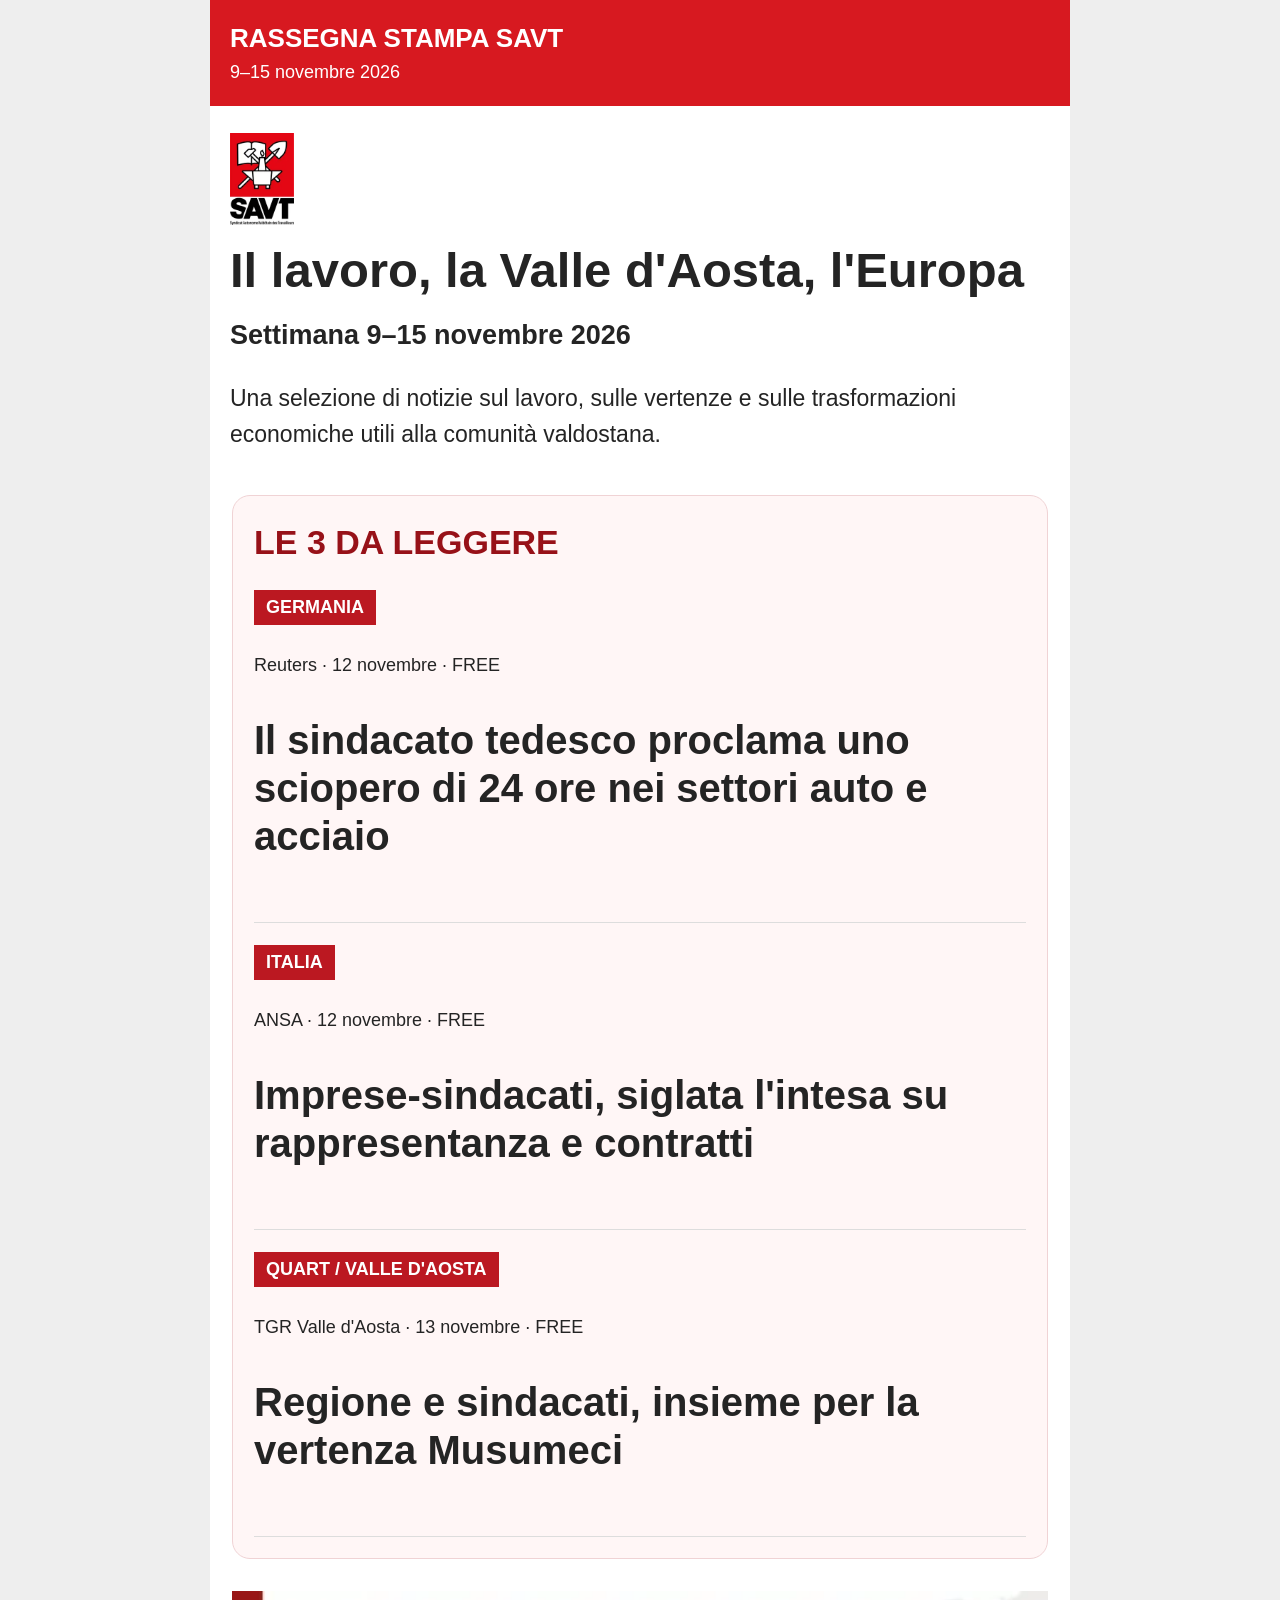
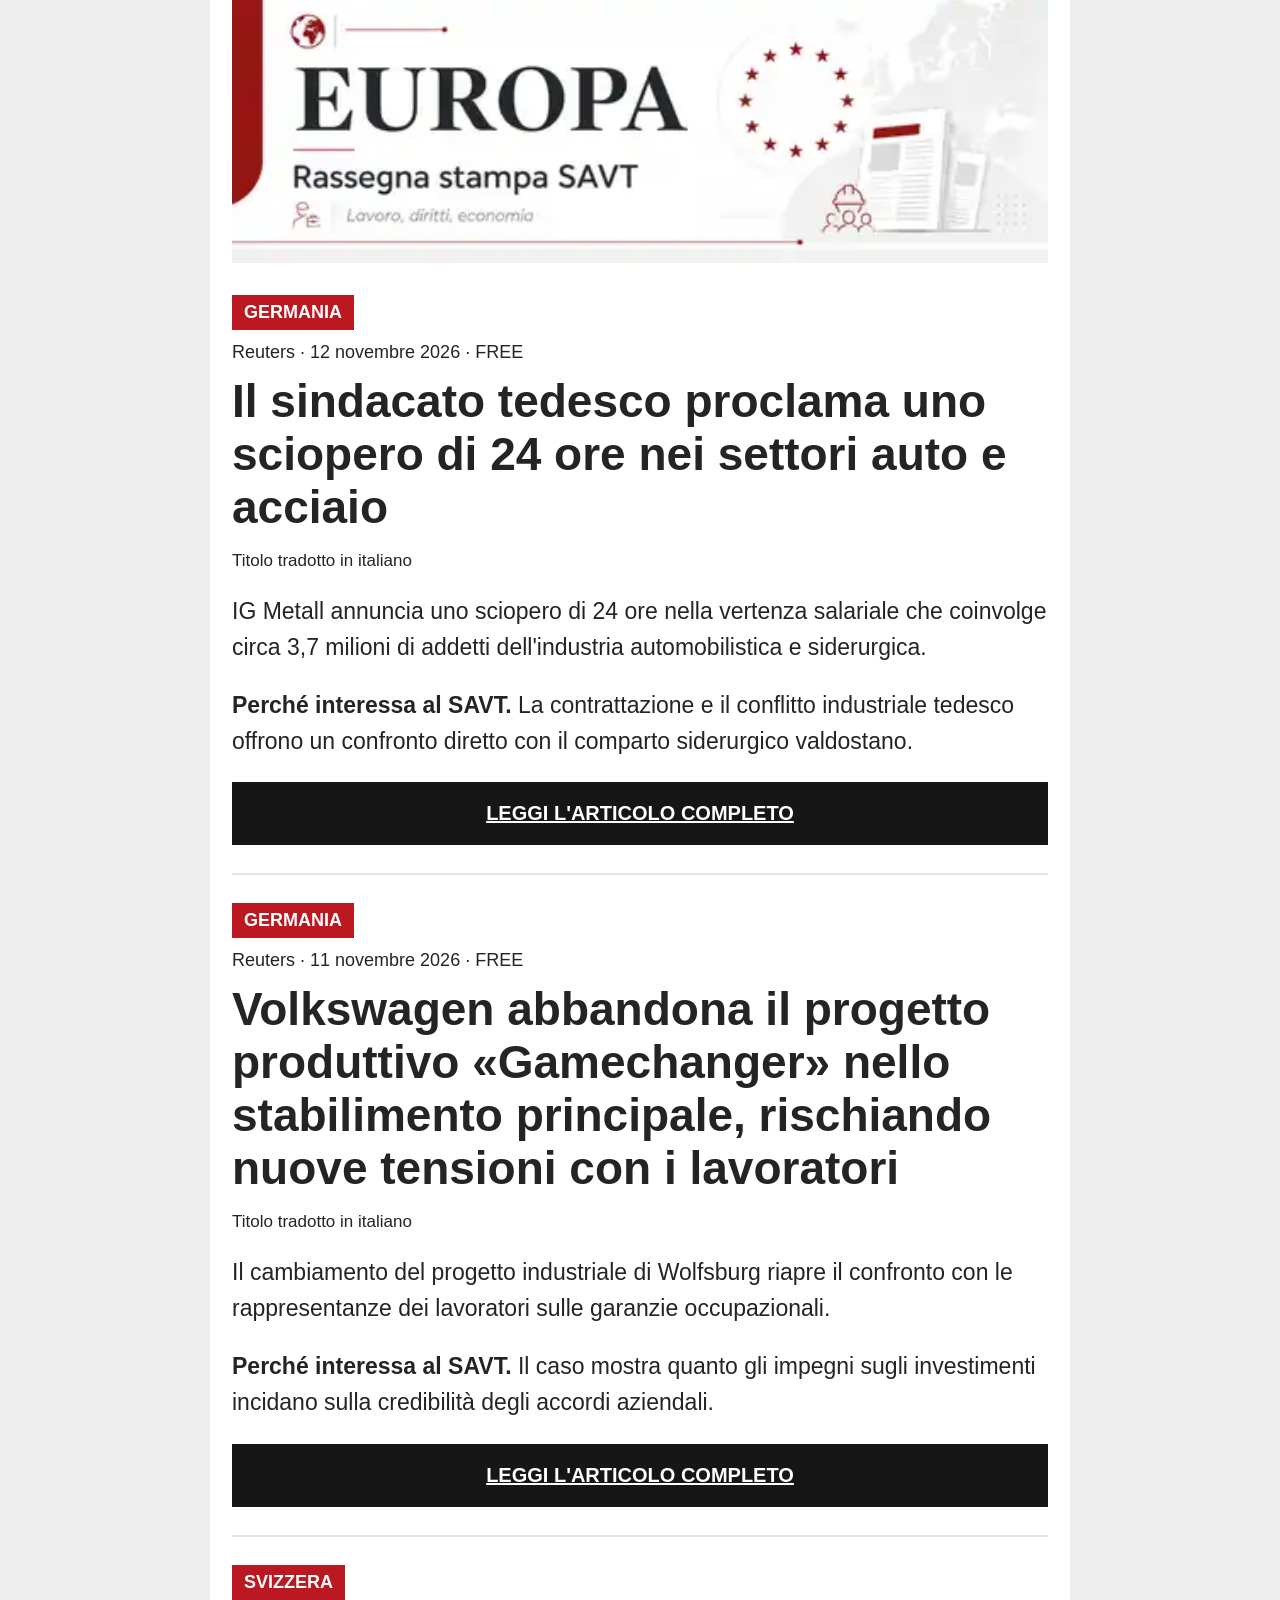
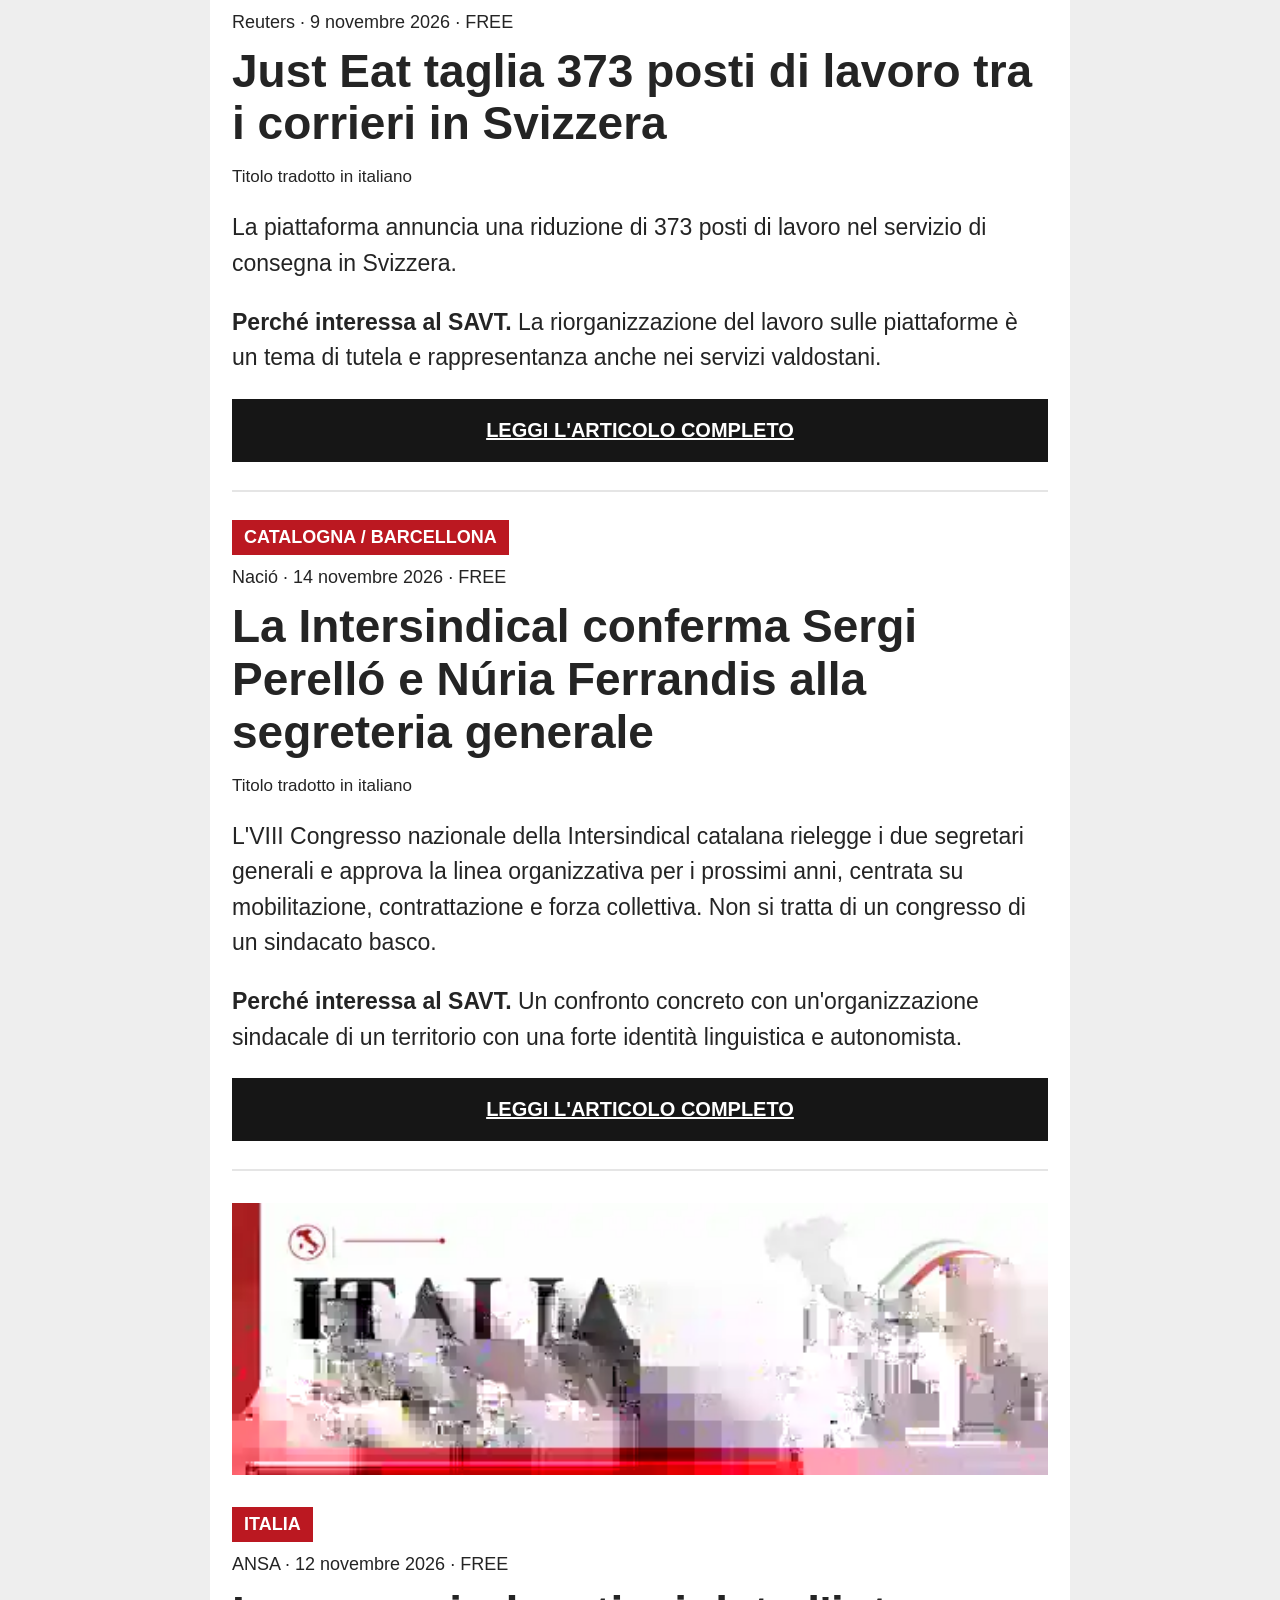
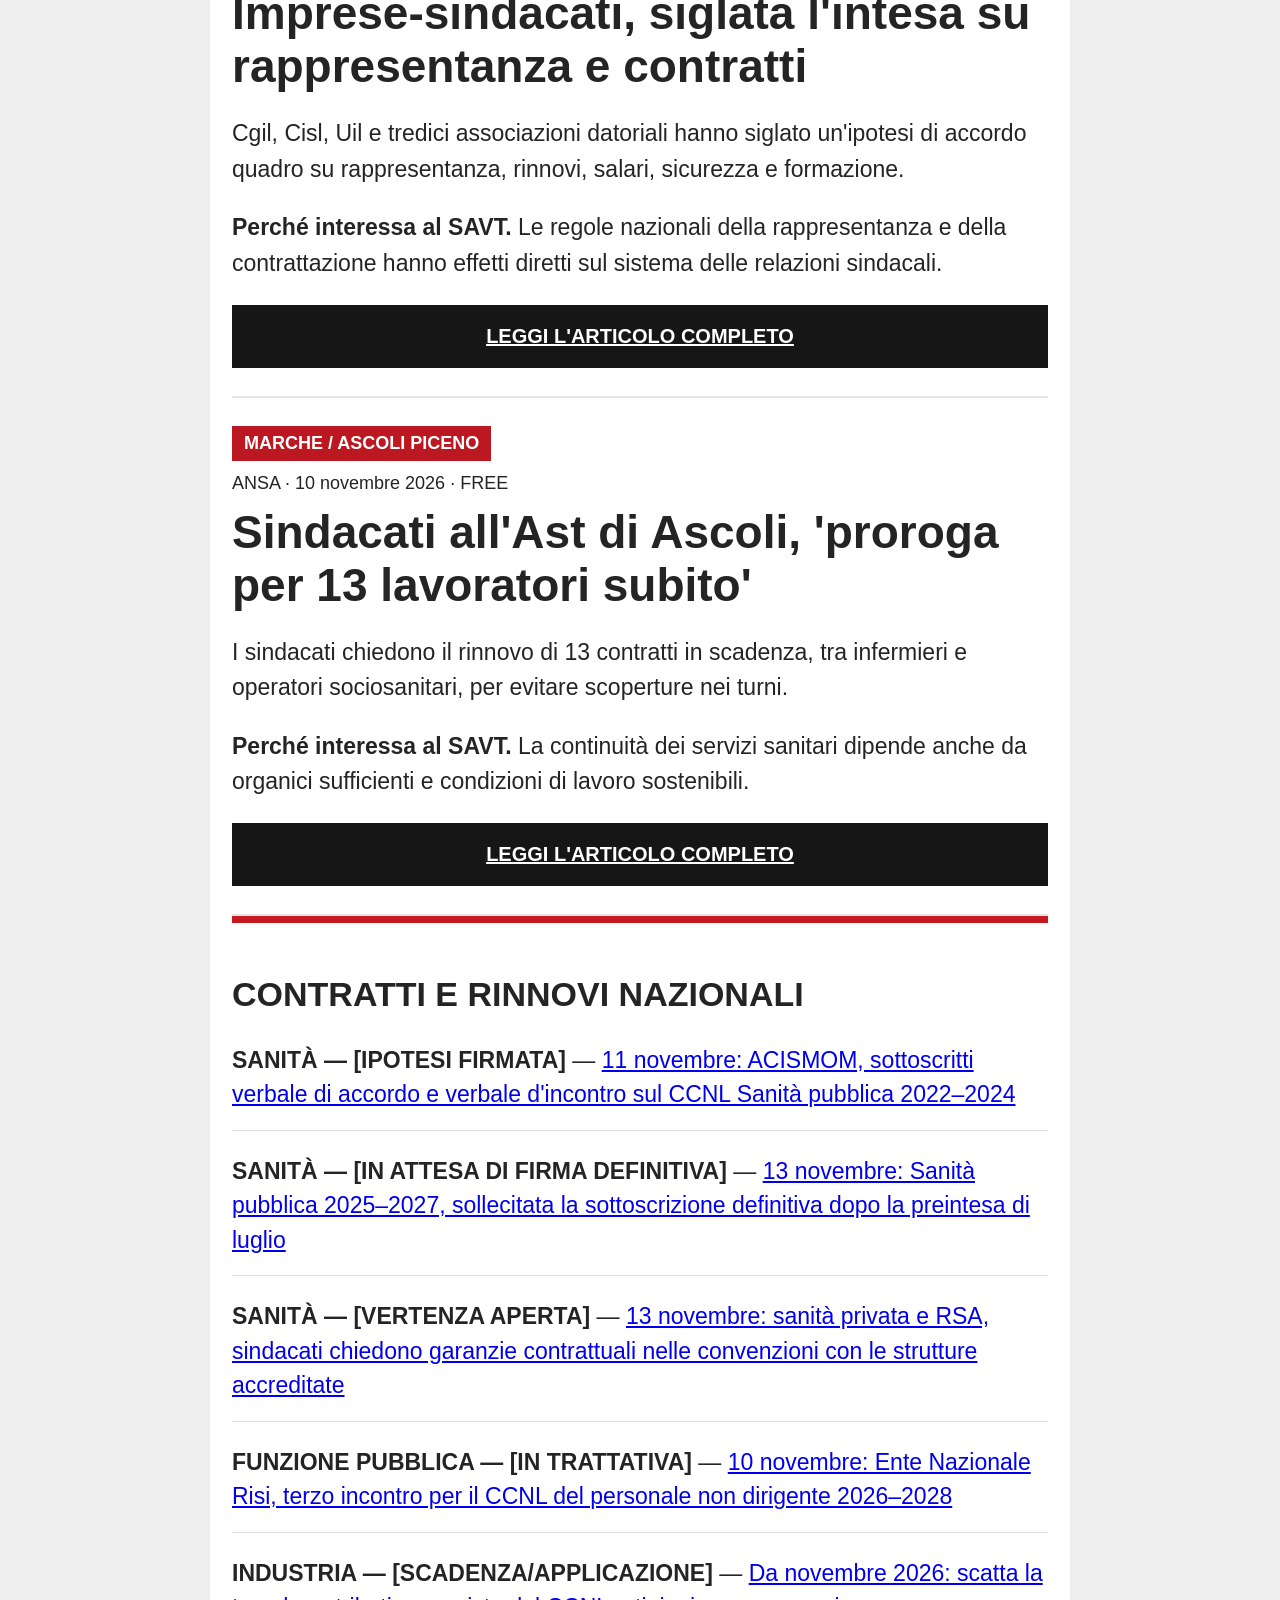
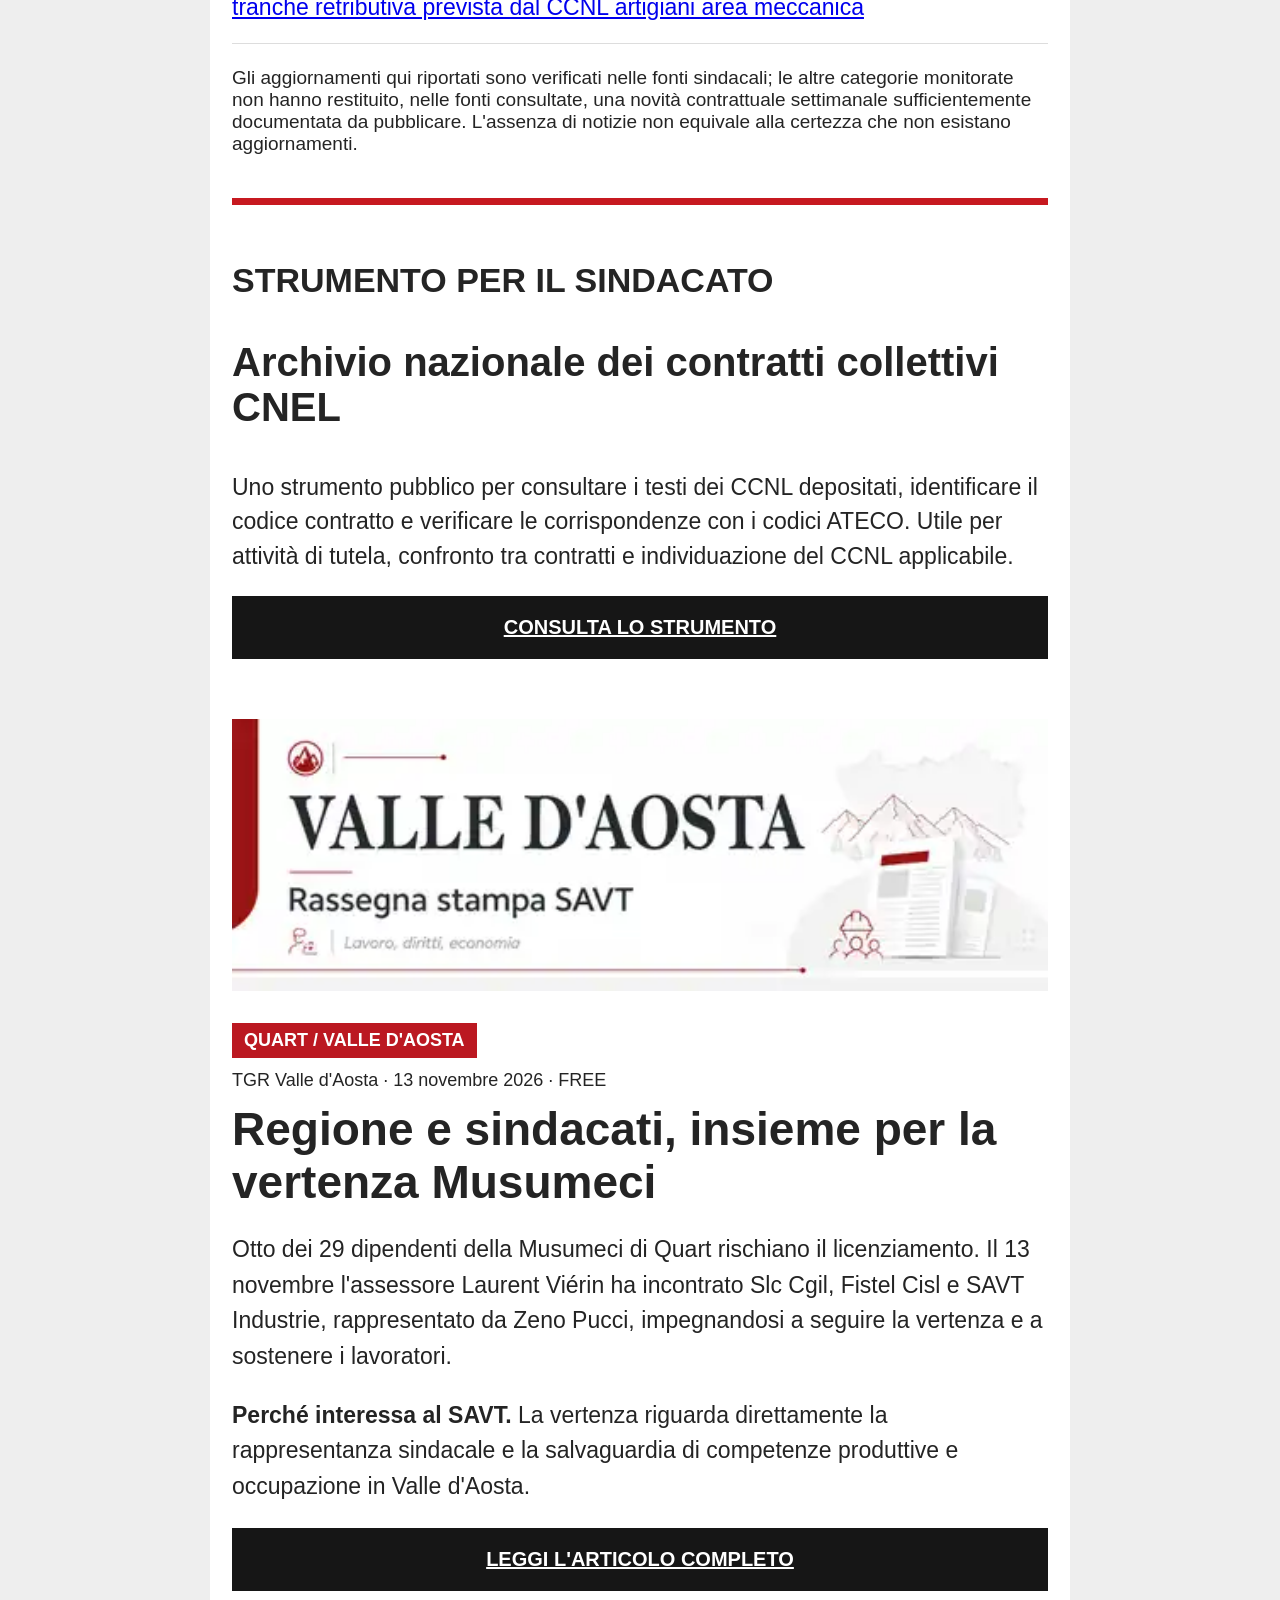
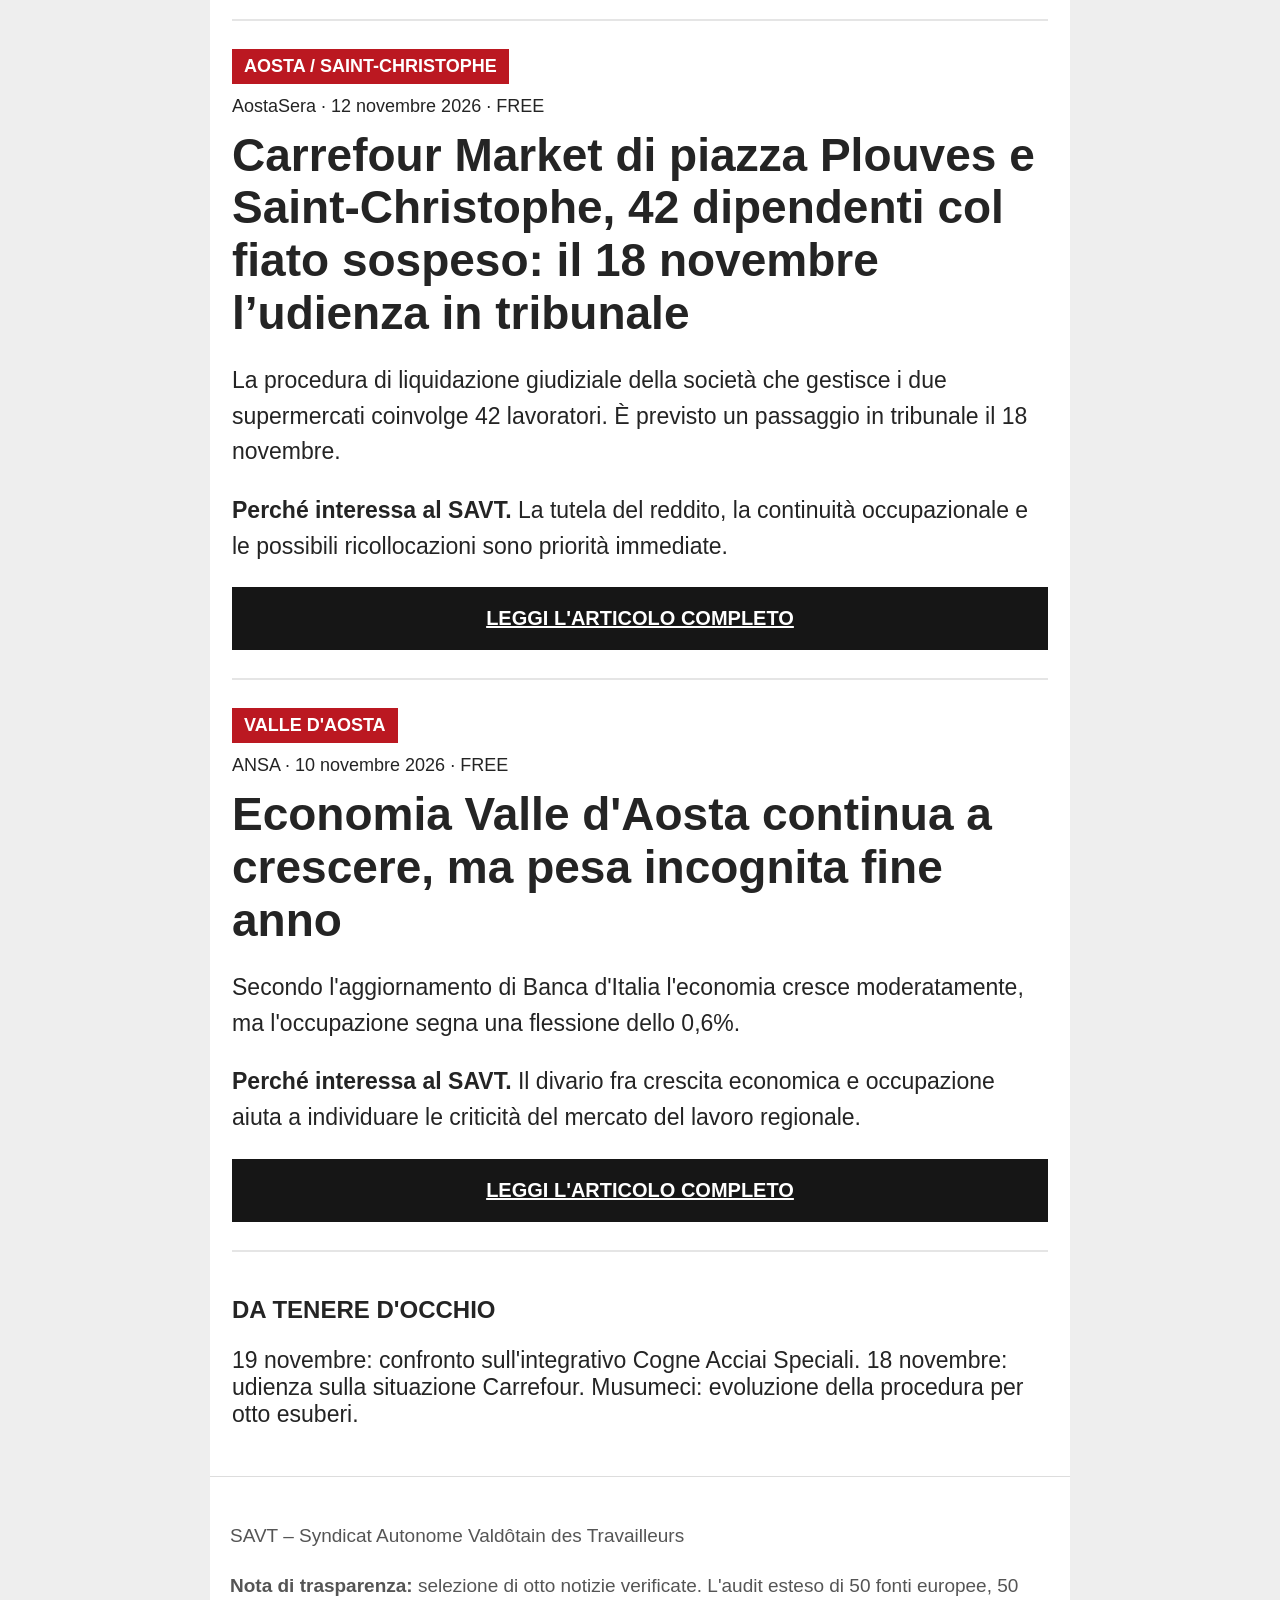
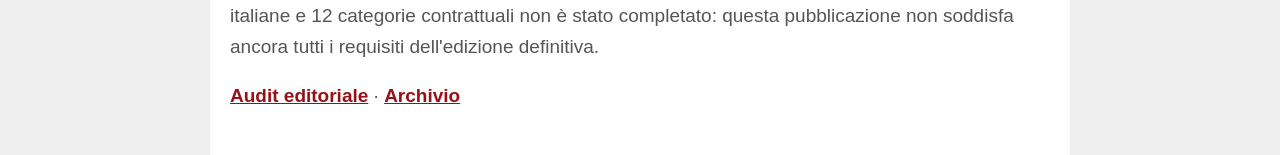
==== commit d5332e98: "SAVT: completa ricognizione delle 12 categorie contrattuali e pubblica aggiornamenti documentati" ====
--- a/index.html
+++ b/index.html
@@ -1 +1 @@
-<!doctype html><html lang="it"><head><meta charset="utf-8"><meta name="viewport" content="width=device-width,initial-scale=1"><title>Rassegna stampa SAVT — 9–15 novembre 2026</title><style>*{box-sizing:border-box}html{scroll-behavior:smooth}body{margin:0;background:#eee;color:#242424;font-family:Arial,Helvetica,sans-serif}.page{max-width:860px;margin:auto;background:#fff}.top{background:#d71920;color:#fff;padding:23px 20px;font-weight:900;font-size:26px}.top small{display:block;font-size:18px;font-weight:500;margin-top:8px}header{padding:27px 20px 20px}.logo{height:92px;max-width:140px;object-fit:contain;display:block;margin-bottom:18px}.kicker{font-size:19px;color:#971118;font-weight:900;letter-spacing:.05em}h1{font-size:49px;line-height:1.12;margin:14px 0}.week{font-size:27px;font-weight:900;margin:16px 0}header p{font-size:23px;line-height:1.58}nav{padding:16px;display:flex;gap:12px;overflow-x:auto;white-space:nowrap;border-block:1px solid #eee}nav a{padding:13px 17px;border:1px solid #e8b9bc;border-radius:30px;color:#971118;font-size:20px;font-weight:800;text-decoration:none}main{padding:18px 18px 34px}.highlight{background:#fff6f6;border:1px solid #f0d3d5;border-radius:18px;padding:21px}.highlight h2{font-size:37px;color:#971118;margin:6px 0}.pick{display:block;padding:25px 0;border-bottom:2px solid #e8d4d5;color:#222;text-decoration:none}.pick:last-child{border:0}.pick strong{display:block;font-size:40px;line-height:1.2}.territory{display:inline-block;background:#971118;color:#fff;border-radius:7px;padding:10px 13px;font-size:19px;font-weight:900;letter-spacing:.02em;margin-bottom:13px}.meta{font-size:18px;color:#595959;line-height:1.55;margin-bottom:13px}.badge{display:inline-block;background:#e3f4e9;color:#135b2c;border-radius:22px;padding:6px 11px;font-size:17px;font-weight:900;margin-left:7px}.badge.paywall{background:#fff0dc;color:#7e4200}.banner{position:relative;margin:35px 0 20px;background:#971118;border-radius:15px;overflow:hidden;min-height:150px}.banner img{width:100%;height:150px;object-fit:cover;display:block}.banner:after{content:'';position:absolute;inset:0;background:linear-gradient(90deg,rgba(120,0,6,.84),rgba(215,25,32,.3),transparent)}.banner h2{position:absolute;bottom:15px;left:18px;z-index:2;font-size:40px;color:#fff;margin:0;text-shadow:0 2px 5px #400}.card{border:1px solid #ddd;border-radius:18px;padding:22px;margin-bottom:25px;scroll-margin-top:12px}.card h3{font-size:46px;line-height:1.15;margin:5px 0 19px;overflow-wrap:anywhere}.card p{font-size:23px;line-height:1.66;color:#303030;margin:0 0 19px}.translation{font-size:19px;font-weight:800;color:#971118;margin-bottom:15px}.why{border-top:2px solid #eee;padding-top:17px;font-size:23px;line-height:1.63}.why strong{color:#971118}.cta{display:block;width:100%;text-align:center;background:#971118;color:#fff;text-decoration:none;border-radius:12px;padding:20px 13px;font-size:21px;font-weight:900;margin-top:21px}.contracts{border-top:8px solid #d71920;margin:42px 0 26px;padding-top:23px}.contracts h2{font-size:36px;line-height:1.2}.contracts ul{list-style:none;padding:0}.contracts li{padding:20px 0;border-bottom:2px solid #ddd}.contracts a{font-size:24px;font-weight:800;line-height:1.58;color:#222;text-decoration:underline;text-decoration-color:#d71920}.tool{background:#fffaf0;border:1px solid #eadfc5;border-top:6px solid #d71920;border-radius:14px;padding:21px;margin:35px 0 20px}.tool h2{font-size:35px;margin:0 0 15px}.tool h3{font-size:38px;line-height:1.2;margin:5px 0 14px}.tool p{font-size:23px;line-height:1.63}.watch{background:#f5f5f5;border-top:5px solid #d71920;border-radius:14px;padding:21px;margin-top:36px}.watch h2{font-size:36px}.watch li{font-size:23px;line-height:1.65;margin:14px 0}footer{border-top:1px solid #ddd;padding:25px 20px;color:#555;font-size:19px;line-height:1.6}@media(max-width:600px){h1{font-size:46px}.pick strong{font-size:40px}.card h3{font-size:46px}.top{font-size:25px}.banner h2{font-size:39px}.card{padding:19px}.highlight{padding:18px}main{padding:13px}}.contracts p{font-size:23px;line-height:1.6}footer a{color:#971118;font-weight:800}.pick strong,.highlight h2,.contracts h2,.banner h2,.watch h2{overflow-wrap:anywhere}.why p{margin-bottom:0}.pick:focus-visible,.cta:focus-visible,.contracts a:focus-visible,footer a:focus-visible{outline:3px solid #1e53a1;outline-offset:4px}article{scroll-margin-top:15px}a{overflow-wrap:anywhere}@media(max-width:600px){main{padding:0 18px}h1{font-size:44px}p{line-height:1.5}}</style></head><body><div class="page"><div class="top">RASSEGNA STAMPA SAVT <small>9–15 novembre 2026</small></div><header><img class="logo" src="[data-uri]" alt="Logo SAVT"><h1>Il lavoro, la Valle d'Aosta, l'Europa</h1><p class="week">Settimana 9–15 novembre 2026</p><p>Una selezione di notizie sul lavoro, sulle vertenze e sulle trasformazioni economiche utili alla comunità valdostana.</p></header><main style="padding:0 22px"><section class="highlight"><h2 style="font-size:34px">LE 3 DA LEGGERE</h2><a href="#top-europa" style="display:block;color:inherit;text-decoration:none;border-bottom:1px solid #ddd;padding:22px 0"><span style="display:inline-block;background:#bb1821;color:white;padding:7px 12px;font-size:18px;font-weight:800;margin-bottom:12px">GERMANIA</span><p style="font-size:18px">Reuters · 12 novembre · FREE</p><h3 style="font-size:clamp(30px,5vw,40px);line-height:1.2">Il sindacato tedesco proclama uno sciopero di 24 ore nei settori auto e acciaio</h3></a><a href="#top-italia" style="display:block;color:inherit;text-decoration:none;border-bottom:1px solid #ddd;padding:22px 0"><span style="display:inline-block;background:#bb1821;color:white;padding:7px 12px;font-size:18px;font-weight:800;margin-bottom:12px">ITALIA</span><p style="font-size:18px">ANSA · 12 novembre · FREE</p><h3 style="font-size:clamp(30px,5vw,40px);line-height:1.2">Imprese-sindacati, siglata l'intesa su rappresentanza e contratti</h3></a><a href="#top-vda" style="display:block;color:inherit;text-decoration:none;border-bottom:1px solid #ddd;padding:22px 0"><span style="display:inline-block;background:#bb1821;color:white;padding:7px 12px;font-size:18px;font-weight:800;margin-bottom:12px">QUART / VALLE D'AOSTA</span><p style="font-size:18px">TGR Valle d'Aosta · 13 novembre · FREE</p><h3 style="font-size:clamp(30px,5vw,40px);line-height:1.2">Regione e sindacati, insieme per la vertenza Musumeci</h3></a></section><section id="europa"><img style="width:100%;margin-top:32px" src="[data-uri]" alt="EUROPA"><article id="top-europa" style="padding:28px 0;border-bottom:2px solid #e5e5e5"><span style="display:inline-block;background:#bb1821;color:white;padding:7px 12px;font-size:18px;font-weight:800;margin-bottom:12px">GERMANIA</span><p style="font-size:18px;margin:0 0 12px">Reuters · 12 novembre 2026 · FREE</p><h3 style="font-size:clamp(34px,5vw,46px);line-height:1.15;margin:0 0 12px">Il sindacato tedesco proclama uno sciopero di 24 ore nei settori auto e acciaio</h3><p style="font-size:17px">Titolo tradotto in italiano</p><p style="font-size:23px;line-height:1.55">IG Metall annuncia uno sciopero di 24 ore nella vertenza salariale che coinvolge circa 3,7 milioni di addetti dell'industria automobilistica e siderurgica.</p><p style="font-size:23px;line-height:1.55"><strong>Perché interessa al SAVT.</strong> La contrattazione e il conflitto industriale tedesco offrono un confronto diretto con il comparto siderurgico valdostano.</p><a style="display:block;text-align:center;background:#161616;color:white;padding:20px 12px;font-size:20px;font-weight:bold" href="https://www.reuters.com/business/world-at-work/german-union-calls-24-hour-strike-auto-steel-sectors-2026-11-12/" target="_blank" rel="noopener">LEGGI L'ARTICOLO COMPLETO</a></article><article  style="padding:28px 0;border-bottom:2px solid #e5e5e5"><span style="display:inline-block;background:#bb1821;color:white;padding:7px 12px;font-size:18px;font-weight:800;margin-bottom:12px">GERMANIA</span><p style="font-size:18px;margin:0 0 12px">Reuters · 11 novembre 2026 · FREE</p><h3 style="font-size:clamp(34px,5vw,46px);line-height:1.15;margin:0 0 12px">Volkswagen abbandona il progetto produttivo «Gamechanger» nello stabilimento principale, rischiando nuove tensioni con i lavoratori</h3><p style="font-size:17px">Titolo tradotto in italiano</p><p style="font-size:23px;line-height:1.55">Il cambiamento del progetto industriale di Wolfsburg riapre il confronto con le rappresentanze dei lavoratori sulle garanzie occupazionali.</p><p style="font-size:23px;line-height:1.55"><strong>Perché interessa al SAVT.</strong> Il caso mostra quanto gli impegni sugli investimenti incidano sulla credibilità degli accordi aziendali.</p><a style="display:block;text-align:center;background:#161616;color:white;padding:20px 12px;font-size:20px;font-weight:bold" href="https://www.reuters.com/business/world-at-work/vw-drops-gamechanger-production-main-plant-risking-escalation-with-workers-2026-11-11/" target="_blank" rel="noopener">LEGGI L'ARTICOLO COMPLETO</a></article><article  style="padding:28px 0;border-bottom:2px solid #e5e5e5"><span style="display:inline-block;background:#bb1821;color:white;padding:7px 12px;font-size:18px;font-weight:800;margin-bottom:12px">SVIZZERA</span><p style="font-size:18px;margin:0 0 12px">Reuters · 9 novembre 2026 · FREE</p><h3 style="font-size:clamp(34px,5vw,46px);line-height:1.15;margin:0 0 12px">Just Eat taglia 373 posti di lavoro tra i corrieri in Svizzera</h3><p style="font-size:17px">Titolo tradotto in italiano</p><p style="font-size:23px;line-height:1.55">La piattaforma annuncia una riduzione di 373 posti di lavoro nel servizio di consegna in Svizzera.</p><p style="font-size:23px;line-height:1.55"><strong>Perché interessa al SAVT.</strong> La riorganizzazione del lavoro sulle piattaforme è un tema di tutela e rappresentanza anche nei servizi valdostani.</p><a style="display:block;text-align:center;background:#161616;color:white;padding:20px 12px;font-size:20px;font-weight:bold" href="https://www.reuters.com/business/just-eat-switzerland-cuts-373-courier-jobs-switzerland-2026-11-09/" target="_blank" rel="noopener">LEGGI L'ARTICOLO COMPLETO</a></article><article style="padding:28px 0;border-bottom:2px solid #e5e5e5"><span style="display:inline-block;background:#bb1821;color:white;padding:7px 12px;font-size:18px;font-weight:800;margin-bottom:12px">CATALOGNA / BARCELLONA</span><p style="font-size:18px;margin:0 0 12px">Nació · 14 novembre 2026 · FREE</p><h3 style="font-size:clamp(34px,5vw,46px);line-height:1.15;margin:0 0 12px">La Intersindical conferma Sergi Perelló e Núria Ferrandis alla segreteria generale</h3><p style="font-size:17px">Titolo tradotto in italiano</p><p style="font-size:23px;line-height:1.55">L'VIII Congresso nazionale della Intersindical catalana rielegge i due segretari generali e approva la linea organizzativa per i prossimi anni, centrata su mobilitazione, contrattazione e forza collettiva. Non si tratta di un congresso di un sindacato basco.</p><p style="font-size:23px;line-height:1.55"><strong>Perché interessa al SAVT.</strong> Un confronto concreto con un'organizzazione sindacale di un territorio con una forte identità linguistica e autonomista.</p><a style="display:block;text-align:center;background:#161616;color:white;padding:20px 12px;font-size:20px;font-weight:bold" href="https://naciodigital.cat/economia/la-intersindical-reelegeix-sergi-perello-i-nuria-ferrandis-com-a-secretaris-generals.html" target="_blank" rel="noopener">LEGGI L'ARTICOLO COMPLETO</a></article></section><section id="italia"><img style="width:100%;margin-top:32px" src="[data-uri]" alt="ITALIA"><article id="top-italia" style="padding:28px 0;border-bottom:2px solid #e5e5e5"><span style="display:inline-block;background:#bb1821;color:white;padding:7px 12px;font-size:18px;font-weight:800;margin-bottom:12px">ITALIA</span><p style="font-size:18px;margin:0 0 12px">ANSA · 12 novembre 2026 · FREE</p><h3 style="font-size:clamp(34px,5vw,46px);line-height:1.15;margin:0 0 12px">Imprese-sindacati, siglata l'intesa su rappresentanza e contratti</h3><p style="font-size:23px;line-height:1.55">Cgil, Cisl, Uil e tredici associazioni datoriali hanno siglato un'ipotesi di accordo quadro su rappresentanza, rinnovi, salari, sicurezza e formazione.</p><p style="font-size:23px;line-height:1.55"><strong>Perché interessa al SAVT.</strong> Le regole nazionali della rappresentanza e della contrattazione hanno effetti diretti sul sistema delle relazioni sindacali.</p><a style="display:block;text-align:center;background:#161616;color:white;padding:20px 12px;font-size:20px;font-weight:bold" href="https://www.ansa.it/sito/notizie/economia/2026/11/12/imprese-sindacati-siglata-lintesa-su-rappresentanza-e-contratti_393c99df-924d-49cb-9d28-29501660ca00.html" target="_blank" rel="noopener">LEGGI L'ARTICOLO COMPLETO</a></article><article  style="padding:28px 0;border-bottom:2px solid #e5e5e5"><span style="display:inline-block;background:#bb1821;color:white;padding:7px 12px;font-size:18px;font-weight:800;margin-bottom:12px">MARCHE / ASCOLI PICENO</span><p style="font-size:18px;margin:0 0 12px">ANSA · 10 novembre 2026 · FREE</p><h3 style="font-size:clamp(34px,5vw,46px);line-height:1.15;margin:0 0 12px">Sindacati all'Ast di Ascoli, 'proroga per 13 lavoratori subito'</h3><p style="font-size:23px;line-height:1.55">I sindacati chiedono il rinnovo di 13 contratti in scadenza, tra infermieri e operatori sociosanitari, per evitare scoperture nei turni.</p><p style="font-size:23px;line-height:1.55"><strong>Perché interessa al SAVT.</strong> La continuità dei servizi sanitari dipende anche da organici sufficienti e condizioni di lavoro sostenibili.</p><a style="display:block;text-align:center;background:#161616;color:white;padding:20px 12px;font-size:20px;font-weight:bold" href="https://videoembed.ansa.it/marche/notizie/2026/11/10/sindacati-allast-di-ascoli-proroga-per-13-lavoratori-subito_8aec82ed-c0a7-43b4-a84f-2cdddc75d9b1.html" target="_blank" rel="noopener">LEGGI L'ARTICOLO COMPLETO</a></article></section><section id="contratti" style="border-top:7px solid #c71920;padding:24px 0"><h2 style="font-size:34px">CONTRATTI E RINNOVI NAZIONALI</h2><p style="font-size:23px"><strong>[IPOTESI FIRMATA]</strong> <a href="https://www.cisl.it/lavoro-fumarola-siglato-accordo-interconfederale/">12 novembre — Accordo interconfederale su rinnovi, salari, rappresentanza e partecipazione</a></p><p style="font-size:23px"><strong>[TESTO DEPOSITATO]</strong> <a href="https://www.cnel.it/archivio-contratti/">9 novembre — CCNL terziario, attività collaterali di servizio e supporto alle imprese: nuovo deposito nell'archivio CNEL (codice H01H)</a></p><p style="font-size:19px">Il deposito di un testo non equivale a un nuovo rinnovo firmato nella settimana. Non è ancora concluso il monitoraggio sistematico di tutte le dodici categorie SAVT.</p></section><section style="padding:28px 0;border-top:7px solid #c71920"><h2 style="font-size:34px">STRUMENTO PER IL SINDACATO</h2><h3 style="font-size:clamp(30px,5vw,40px)">Archivio nazionale dei contratti collettivi CNEL</h3><p style="font-size:23px;line-height:1.5">Uno strumento pubblico per consultare i testi dei CCNL depositati, identificare il codice contratto e verificare le corrispondenze con i codici ATECO. Utile per attività di tutela, confronto tra contratti e individuazione del CCNL applicabile.</p><a style="display:block;text-align:center;background:#161616;color:#fff;padding:20px;font-size:20px;font-weight:bold" href="https://www.cnel.it/archivio-contratti/" target="_blank" rel="noopener">CONSULTA LO STRUMENTO</a></section><section id="vda"><img style="width:100%;margin-top:32px" src="[data-uri]" alt="VALLE D'AOSTA"><article id="top-vda" style="padding:28px 0;border-bottom:2px solid #e5e5e5"><span style="display:inline-block;background:#bb1821;color:white;padding:7px 12px;font-size:18px;font-weight:800;margin-bottom:12px">QUART / VALLE D'AOSTA</span><p style="font-size:18px;margin:0 0 12px">TGR Valle d'Aosta · 13 novembre 2026 · FREE</p><h3 style="font-size:clamp(34px,5vw,46px);line-height:1.15;margin:0 0 12px">Regione e sindacati, insieme per la vertenza Musumeci</h3><p style="font-size:23px;line-height:1.55">Otto dei 29 dipendenti della Musumeci di Quart rischiano il licenziamento. Il 13 novembre l'assessore Laurent Viérin ha incontrato Slc Cgil, Fistel Cisl e SAVT Industrie, rappresentato da Zeno Pucci, impegnandosi a seguire la vertenza e a sostenere i lavoratori.</p><p style="font-size:23px;line-height:1.55"><strong>Perché interessa al SAVT.</strong> La vertenza riguarda direttamente la rappresentanza sindacale e la salvaguardia di competenze produttive e occupazione in Valle d'Aosta.</p><a style="display:block;text-align:center;background:#161616;color:white;padding:20px 12px;font-size:20px;font-weight:bold" href="https://www.rainews.it/tgr/vda/video/2026/11/musumeci-regione-licenziamenti-sindacati-vierin-5d9a7c66-9491-4778-b5eb-9b41a5dd70f0.html" target="_blank" rel="noopener">LEGGI L'ARTICOLO COMPLETO</a></article><article  style="padding:28px 0;border-bottom:2px solid #e5e5e5"><span style="display:inline-block;background:#bb1821;color:white;padding:7px 12px;font-size:18px;font-weight:800;margin-bottom:12px">AOSTA / SAINT-CHRISTOPHE</span><p style="font-size:18px;margin:0 0 12px">AostaSera · 12 novembre 2026 · FREE</p><h3 style="font-size:clamp(34px,5vw,46px);line-height:1.15;margin:0 0 12px">Carrefour Market di piazza Plouves e Saint-Christophe, 42 dipendenti col fiato sospeso: il 18 novembre l’udienza in tribunale</h3><p style="font-size:23px;line-height:1.55">La procedura di liquidazione giudiziale della società che gestisce i due supermercati coinvolge 42 lavoratori. È previsto un passaggio in tribunale il 18 novembre.</p><p style="font-size:23px;line-height:1.55"><strong>Perché interessa al SAVT.</strong> La tutela del reddito, la continuità occupazionale e le possibili ricollocazioni sono priorità immediate.</p><a style="display:block;text-align:center;background:#161616;color:white;padding:20px 12px;font-size:20px;font-weight:bold" href="https://aostasera.it/notizie/lavoro/scaffali-vuoti-e-forniture-bloccate-i-carrefour-market-di-aosta-e-saint-christophe-verso-la-chiusura/" target="_blank" rel="noopener">LEGGI L'ARTICOLO COMPLETO</a></article><article  style="padding:28px 0;border-bottom:2px solid #e5e5e5"><span style="display:inline-block;background:#bb1821;color:white;padding:7px 12px;font-size:18px;font-weight:800;margin-bottom:12px">VALLE D'AOSTA</span><p style="font-size:18px;margin:0 0 12px">ANSA · 10 novembre 2026 · FREE</p><h3 style="font-size:clamp(34px,5vw,46px);line-height:1.15;margin:0 0 12px">Economia Valle d'Aosta continua a crescere, ma pesa incognita fine anno</h3><p style="font-size:23px;line-height:1.55">Secondo l'aggiornamento di Banca d'Italia l'economia cresce moderatamente, ma l'occupazione segna una flessione dello 0,6%.</p><p style="font-size:23px;line-height:1.55"><strong>Perché interessa al SAVT.</strong> Il divario fra crescita economica e occupazione aiuta a individuare le criticità del mercato del lavoro regionale.</p><a style="display:block;text-align:center;background:#161616;color:white;padding:20px 12px;font-size:20px;font-weight:bold" href="https://www.ansa.it/valledaosta/notizie/2026/11/10/economia-valle-daosta-continua-a-crescere-ma-pesa-incognita-fine-anno_c40789be-87ea-4e79-9900-d29e26530c3c.html" target="_blank" rel="noopener">LEGGI L'ARTICOLO COMPLETO</a></article></section><section style="padding:25px 0"><h2>DA TENERE D'OCCHIO</h2><p style="font-size:23px">19 novembre: confronto sull'integrativo Cogne Acciai Speciali. 18 novembre: udienza sulla situazione Carrefour. Musumeci: evoluzione della procedura per otto esuberi.</p></section></main><footer><p>SAVT – Syndicat Autonome Valdôtain des Travailleurs</p><p><strong>Nota di trasparenza:</strong> selezione di otto notizie verificate. L'audit esteso di 50 fonti europee, 50 italiane e 12 categorie contrattuali non è stato completato: questa pubblicazione non soddisfa ancora tutti i requisiti dell'edizione definitiva.</p><p><a href="https://github.com/savtcommunication-bit/rassegna-stampa-savt/blob/main/audit/2026-11-09-15.md">Audit editoriale</a> · <a href="/rassegna-stampa-savt/archivio/">Archivio</a></p></footer></div></body></html>+<!doctype html><html lang="it"><head><meta charset="utf-8"><meta name="viewport" content="width=device-width,initial-scale=1"><title>Rassegna stampa SAVT — 9–15 novembre 2026</title><style>*{box-sizing:border-box}html{scroll-behavior:smooth}body{margin:0;background:#eee;color:#242424;font-family:Arial,Helvetica,sans-serif}.page{max-width:860px;margin:auto;background:#fff}.top{background:#d71920;color:#fff;padding:23px 20px;font-weight:900;font-size:26px}.top small{display:block;font-size:18px;font-weight:500;margin-top:8px}header{padding:27px 20px 20px}.logo{height:92px;max-width:140px;object-fit:contain;display:block;margin-bottom:18px}.kicker{font-size:19px;color:#971118;font-weight:900;letter-spacing:.05em}h1{font-size:49px;line-height:1.12;margin:14px 0}.week{font-size:27px;font-weight:900;margin:16px 0}header p{font-size:23px;line-height:1.58}nav{padding:16px;display:flex;gap:12px;overflow-x:auto;white-space:nowrap;border-block:1px solid #eee}nav a{padding:13px 17px;border:1px solid #e8b9bc;border-radius:30px;color:#971118;font-size:20px;font-weight:800;text-decoration:none}main{padding:18px 18px 34px}.highlight{background:#fff6f6;border:1px solid #f0d3d5;border-radius:18px;padding:21px}.highlight h2{font-size:37px;color:#971118;margin:6px 0}.pick{display:block;padding:25px 0;border-bottom:2px solid #e8d4d5;color:#222;text-decoration:none}.pick:last-child{border:0}.pick strong{display:block;font-size:40px;line-height:1.2}.territory{display:inline-block;background:#971118;color:#fff;border-radius:7px;padding:10px 13px;font-size:19px;font-weight:900;letter-spacing:.02em;margin-bottom:13px}.meta{font-size:18px;color:#595959;line-height:1.55;margin-bottom:13px}.badge{display:inline-block;background:#e3f4e9;color:#135b2c;border-radius:22px;padding:6px 11px;font-size:17px;font-weight:900;margin-left:7px}.badge.paywall{background:#fff0dc;color:#7e4200}.banner{position:relative;margin:35px 0 20px;background:#971118;border-radius:15px;overflow:hidden;min-height:150px}.banner img{width:100%;height:150px;object-fit:cover;display:block}.banner:after{content:'';position:absolute;inset:0;background:linear-gradient(90deg,rgba(120,0,6,.84),rgba(215,25,32,.3),transparent)}.banner h2{position:absolute;bottom:15px;left:18px;z-index:2;font-size:40px;color:#fff;margin:0;text-shadow:0 2px 5px #400}.card{border:1px solid #ddd;border-radius:18px;padding:22px;margin-bottom:25px;scroll-margin-top:12px}.card h3{font-size:46px;line-height:1.15;margin:5px 0 19px;overflow-wrap:anywhere}.card p{font-size:23px;line-height:1.66;color:#303030;margin:0 0 19px}.translation{font-size:19px;font-weight:800;color:#971118;margin-bottom:15px}.why{border-top:2px solid #eee;padding-top:17px;font-size:23px;line-height:1.63}.why strong{color:#971118}.cta{display:block;width:100%;text-align:center;background:#971118;color:#fff;text-decoration:none;border-radius:12px;padding:20px 13px;font-size:21px;font-weight:900;margin-top:21px}.contracts{border-top:8px solid #d71920;margin:42px 0 26px;padding-top:23px}.contracts h2{font-size:36px;line-height:1.2}.contracts ul{list-style:none;padding:0}.contracts li{padding:20px 0;border-bottom:2px solid #ddd}.contracts a{font-size:24px;font-weight:800;line-height:1.58;color:#222;text-decoration:underline;text-decoration-color:#d71920}.tool{background:#fffaf0;border:1px solid #eadfc5;border-top:6px solid #d71920;border-radius:14px;padding:21px;margin:35px 0 20px}.tool h2{font-size:35px;margin:0 0 15px}.tool h3{font-size:38px;line-height:1.2;margin:5px 0 14px}.tool p{font-size:23px;line-height:1.63}.watch{background:#f5f5f5;border-top:5px solid #d71920;border-radius:14px;padding:21px;margin-top:36px}.watch h2{font-size:36px}.watch li{font-size:23px;line-height:1.65;margin:14px 0}footer{border-top:1px solid #ddd;padding:25px 20px;color:#555;font-size:19px;line-height:1.6}@media(max-width:600px){h1{font-size:46px}.pick strong{font-size:40px}.card h3{font-size:46px}.top{font-size:25px}.banner h2{font-size:39px}.card{padding:19px}.highlight{padding:18px}main{padding:13px}}.contracts p{font-size:23px;line-height:1.6}footer a{color:#971118;font-weight:800}.pick strong,.highlight h2,.contracts h2,.banner h2,.watch h2{overflow-wrap:anywhere}.why p{margin-bottom:0}.pick:focus-visible,.cta:focus-visible,.contracts a:focus-visible,footer a:focus-visible{outline:3px solid #1e53a1;outline-offset:4px}article{scroll-margin-top:15px}a{overflow-wrap:anywhere}@media(max-width:600px){main{padding:0 18px}h1{font-size:44px}p{line-height:1.5}}</style></head><body><div class="page"><div class="top">RASSEGNA STAMPA SAVT <small>9–15 novembre 2026</small></div><header><img class="logo" src="[data-uri]" alt="Logo SAVT"><h1>Il lavoro, la Valle d'Aosta, l'Europa</h1><p class="week">Settimana 9–15 novembre 2026</p><p>Una selezione di notizie sul lavoro, sulle vertenze e sulle trasformazioni economiche utili alla comunità valdostana.</p></header><main style="padding:0 22px"><section class="highlight"><h2 style="font-size:34px">LE 3 DA LEGGERE</h2><a href="#top-europa" style="display:block;color:inherit;text-decoration:none;border-bottom:1px solid #ddd;padding:22px 0"><span style="display:inline-block;background:#bb1821;color:white;padding:7px 12px;font-size:18px;font-weight:800;margin-bottom:12px">GERMANIA</span><p style="font-size:18px">Reuters · 12 novembre · FREE</p><h3 style="font-size:clamp(30px,5vw,40px);line-height:1.2">Il sindacato tedesco proclama uno sciopero di 24 ore nei settori auto e acciaio</h3></a><a href="#top-italia" style="display:block;color:inherit;text-decoration:none;border-bottom:1px solid #ddd;padding:22px 0"><span style="display:inline-block;background:#bb1821;color:white;padding:7px 12px;font-size:18px;font-weight:800;margin-bottom:12px">ITALIA</span><p style="font-size:18px">ANSA · 12 novembre · FREE</p><h3 style="font-size:clamp(30px,5vw,40px);line-height:1.2">Imprese-sindacati, siglata l'intesa su rappresentanza e contratti</h3></a><a href="#top-vda" style="display:block;color:inherit;text-decoration:none;border-bottom:1px solid #ddd;padding:22px 0"><span style="display:inline-block;background:#bb1821;color:white;padding:7px 12px;font-size:18px;font-weight:800;margin-bottom:12px">QUART / VALLE D'AOSTA</span><p style="font-size:18px">TGR Valle d'Aosta · 13 novembre · FREE</p><h3 style="font-size:clamp(30px,5vw,40px);line-height:1.2">Regione e sindacati, insieme per la vertenza Musumeci</h3></a></section><section id="europa"><img style="width:100%;margin-top:32px" src="[data-uri]" alt="EUROPA"><article id="top-europa" style="padding:28px 0;border-bottom:2px solid #e5e5e5"><span style="display:inline-block;background:#bb1821;color:white;padding:7px 12px;font-size:18px;font-weight:800;margin-bottom:12px">GERMANIA</span><p style="font-size:18px;margin:0 0 12px">Reuters · 12 novembre 2026 · FREE</p><h3 style="font-size:clamp(34px,5vw,46px);line-height:1.15;margin:0 0 12px">Il sindacato tedesco proclama uno sciopero di 24 ore nei settori auto e acciaio</h3><p style="font-size:17px">Titolo tradotto in italiano</p><p style="font-size:23px;line-height:1.55">IG Metall annuncia uno sciopero di 24 ore nella vertenza salariale che coinvolge circa 3,7 milioni di addetti dell'industria automobilistica e siderurgica.</p><p style="font-size:23px;line-height:1.55"><strong>Perché interessa al SAVT.</strong> La contrattazione e il conflitto industriale tedesco offrono un confronto diretto con il comparto siderurgico valdostano.</p><a style="display:block;text-align:center;background:#161616;color:white;padding:20px 12px;font-size:20px;font-weight:bold" href="https://www.reuters.com/business/world-at-work/german-union-calls-24-hour-strike-auto-steel-sectors-2026-11-12/" target="_blank" rel="noopener">LEGGI L'ARTICOLO COMPLETO</a></article><article  style="padding:28px 0;border-bottom:2px solid #e5e5e5"><span style="display:inline-block;background:#bb1821;color:white;padding:7px 12px;font-size:18px;font-weight:800;margin-bottom:12px">GERMANIA</span><p style="font-size:18px;margin:0 0 12px">Reuters · 11 novembre 2026 · FREE</p><h3 style="font-size:clamp(34px,5vw,46px);line-height:1.15;margin:0 0 12px">Volkswagen abbandona il progetto produttivo «Gamechanger» nello stabilimento principale, rischiando nuove tensioni con i lavoratori</h3><p style="font-size:17px">Titolo tradotto in italiano</p><p style="font-size:23px;line-height:1.55">Il cambiamento del progetto industriale di Wolfsburg riapre il confronto con le rappresentanze dei lavoratori sulle garanzie occupazionali.</p><p style="font-size:23px;line-height:1.55"><strong>Perché interessa al SAVT.</strong> Il caso mostra quanto gli impegni sugli investimenti incidano sulla credibilità degli accordi aziendali.</p><a style="display:block;text-align:center;background:#161616;color:white;padding:20px 12px;font-size:20px;font-weight:bold" href="https://www.reuters.com/business/world-at-work/vw-drops-gamechanger-production-main-plant-risking-escalation-with-workers-2026-11-11/" target="_blank" rel="noopener">LEGGI L'ARTICOLO COMPLETO</a></article><article  style="padding:28px 0;border-bottom:2px solid #e5e5e5"><span style="display:inline-block;background:#bb1821;color:white;padding:7px 12px;font-size:18px;font-weight:800;margin-bottom:12px">SVIZZERA</span><p style="font-size:18px;margin:0 0 12px">Reuters · 9 novembre 2026 · FREE</p><h3 style="font-size:clamp(34px,5vw,46px);line-height:1.15;margin:0 0 12px">Just Eat taglia 373 posti di lavoro tra i corrieri in Svizzera</h3><p style="font-size:17px">Titolo tradotto in italiano</p><p style="font-size:23px;line-height:1.55">La piattaforma annuncia una riduzione di 373 posti di lavoro nel servizio di consegna in Svizzera.</p><p style="font-size:23px;line-height:1.55"><strong>Perché interessa al SAVT.</strong> La riorganizzazione del lavoro sulle piattaforme è un tema di tutela e rappresentanza anche nei servizi valdostani.</p><a style="display:block;text-align:center;background:#161616;color:white;padding:20px 12px;font-size:20px;font-weight:bold" href="https://www.reuters.com/business/just-eat-switzerland-cuts-373-courier-jobs-switzerland-2026-11-09/" target="_blank" rel="noopener">LEGGI L'ARTICOLO COMPLETO</a></article><article style="padding:28px 0;border-bottom:2px solid #e5e5e5"><span style="display:inline-block;background:#bb1821;color:white;padding:7px 12px;font-size:18px;font-weight:800;margin-bottom:12px">CATALOGNA / BARCELLONA</span><p style="font-size:18px;margin:0 0 12px">Nació · 14 novembre 2026 · FREE</p><h3 style="font-size:clamp(34px,5vw,46px);line-height:1.15;margin:0 0 12px">La Intersindical conferma Sergi Perelló e Núria Ferrandis alla segreteria generale</h3><p style="font-size:17px">Titolo tradotto in italiano</p><p style="font-size:23px;line-height:1.55">L'VIII Congresso nazionale della Intersindical catalana rielegge i due segretari generali e approva la linea organizzativa per i prossimi anni, centrata su mobilitazione, contrattazione e forza collettiva. Non si tratta di un congresso di un sindacato basco.</p><p style="font-size:23px;line-height:1.55"><strong>Perché interessa al SAVT.</strong> Un confronto concreto con un'organizzazione sindacale di un territorio con una forte identità linguistica e autonomista.</p><a style="display:block;text-align:center;background:#161616;color:white;padding:20px 12px;font-size:20px;font-weight:bold" href="https://naciodigital.cat/economia/la-intersindical-reelegeix-sergi-perello-i-nuria-ferrandis-com-a-secretaris-generals.html" target="_blank" rel="noopener">LEGGI L'ARTICOLO COMPLETO</a></article></section><section id="italia"><img style="width:100%;margin-top:32px" src="[data-uri]" alt="ITALIA"><article id="top-italia" style="padding:28px 0;border-bottom:2px solid #e5e5e5"><span style="display:inline-block;background:#bb1821;color:white;padding:7px 12px;font-size:18px;font-weight:800;margin-bottom:12px">ITALIA</span><p style="font-size:18px;margin:0 0 12px">ANSA · 12 novembre 2026 · FREE</p><h3 style="font-size:clamp(34px,5vw,46px);line-height:1.15;margin:0 0 12px">Imprese-sindacati, siglata l'intesa su rappresentanza e contratti</h3><p style="font-size:23px;line-height:1.55">Cgil, Cisl, Uil e tredici associazioni datoriali hanno siglato un'ipotesi di accordo quadro su rappresentanza, rinnovi, salari, sicurezza e formazione.</p><p style="font-size:23px;line-height:1.55"><strong>Perché interessa al SAVT.</strong> Le regole nazionali della rappresentanza e della contrattazione hanno effetti diretti sul sistema delle relazioni sindacali.</p><a style="display:block;text-align:center;background:#161616;color:white;padding:20px 12px;font-size:20px;font-weight:bold" href="https://www.ansa.it/sito/notizie/economia/2026/11/12/imprese-sindacati-siglata-lintesa-su-rappresentanza-e-contratti_393c99df-924d-49cb-9d28-29501660ca00.html" target="_blank" rel="noopener">LEGGI L'ARTICOLO COMPLETO</a></article><article  style="padding:28px 0;border-bottom:2px solid #e5e5e5"><span style="display:inline-block;background:#bb1821;color:white;padding:7px 12px;font-size:18px;font-weight:800;margin-bottom:12px">MARCHE / ASCOLI PICENO</span><p style="font-size:18px;margin:0 0 12px">ANSA · 10 novembre 2026 · FREE</p><h3 style="font-size:clamp(34px,5vw,46px);line-height:1.15;margin:0 0 12px">Sindacati all'Ast di Ascoli, 'proroga per 13 lavoratori subito'</h3><p style="font-size:23px;line-height:1.55">I sindacati chiedono il rinnovo di 13 contratti in scadenza, tra infermieri e operatori sociosanitari, per evitare scoperture nei turni.</p><p style="font-size:23px;line-height:1.55"><strong>Perché interessa al SAVT.</strong> La continuità dei servizi sanitari dipende anche da organici sufficienti e condizioni di lavoro sostenibili.</p><a style="display:block;text-align:center;background:#161616;color:white;padding:20px 12px;font-size:20px;font-weight:bold" href="https://videoembed.ansa.it/marche/notizie/2026/11/10/sindacati-allast-di-ascoli-proroga-per-13-lavoratori-subito_8aec82ed-c0a7-43b4-a84f-2cdddc75d9b1.html" target="_blank" rel="noopener">LEGGI L'ARTICOLO COMPLETO</a></article></section><section id="contratti" style="border-top:7px solid #c71920;padding:24px 0"><h2 style="font-size:34px">CONTRATTI E RINNOVI NAZIONALI</h2><p style="font-size:23px;line-height:1.5;border-bottom:1px solid #ddd;padding-bottom:18px"><strong>SANITÀ — [IPOTESI FIRMATA]</strong> — <a href="https://www.fpcgil.it/2026/11/11/acismom-sottoscritti-il-verbale-di-accordo-e-di-incontro-sul-ccnl-sanita-pubblica-2022-2024/" target="_blank" rel="noopener">11 novembre: ACISMOM, sottoscritti verbale di accordo e verbale d'incontro sul CCNL Sanità pubblica 2022–2024</a></p><p style="font-size:23px;line-height:1.5;border-bottom:1px solid #ddd;padding-bottom:18px"><strong>SANITÀ — [IN ATTESA DI FIRMA DEFINITIVA]</strong> — <a href="https://www.fpcgil.it/2026/11/13/p-a-sanita-fp-cgil-ccnl-perche-tarda-sottoscrizione-definitiva/" target="_blank" rel="noopener">13 novembre: Sanità pubblica 2025–2027, sollecitata la sottoscrizione definitiva dopo la preintesa di luglio</a></p><p style="font-size:23px;line-height:1.5;border-bottom:1px solid #ddd;padding-bottom:18px"><strong>SANITÀ — [VERTENZA APERTA]</strong> — <a href="https://www.fpcgil.it/2026/11/13/sanita-privata-fp-cgil-cisl-fp-uil-fp-no-al-rinnovo-automatico-degli-accordi-con-le-strutture-accreditate-senza-garanzie-sui-contratti-il-parlamento-ritiri-lemendamento/" target="_blank" rel="noopener">13 novembre: sanità privata e RSA, sindacati chiedono garanzie contrattuali nelle convenzioni con le strutture accreditate</a></p><p style="font-size:23px;line-height:1.5;border-bottom:1px solid #ddd;padding-bottom:18px"><strong>FUNZIONE PUBBLICA — [IN TRATTATIVA]</strong> — <a href="https://www.fpcgil.it/2026/11/10/contratti-resoconto-terzo-incontro-della-trattativa-del-ccnl-ente-nazionale-risi-per-il-personale-non-dirigente-2026-2028/" target="_blank" rel="noopener">10 novembre: Ente Nazionale Risi, terzo incontro per il CCNL del personale non dirigente 2026–2028</a></p><p style="font-size:23px;line-height:1.5;border-bottom:1px solid #ddd;padding-bottom:18px"><strong>INDUSTRIA — [SCADENZA/APPLICAZIONE]</strong> — <a href="https://www.fiom-cgil.it/net/attachments/article/11564/Artigiani-volantino-1.pdf" target="_blank" rel="noopener">Da novembre 2026: scatta la tranche retributiva prevista dal CCNL artigiani area meccanica</a></p><p style="font-size:19px">Gli aggiornamenti qui riportati sono verificati nelle fonti sindacali; le altre categorie monitorate non hanno restituito, nelle fonti consultate, una novità contrattuale settimanale sufficientemente documentata da pubblicare. L'assenza di notizie non equivale alla certezza che non esistano aggiornamenti.</p></section><section style="padding:28px 0;border-top:7px solid #c71920"><h2 style="font-size:34px">STRUMENTO PER IL SINDACATO</h2><h3 style="font-size:clamp(30px,5vw,40px)">Archivio nazionale dei contratti collettivi CNEL</h3><p style="font-size:23px;line-height:1.5">Uno strumento pubblico per consultare i testi dei CCNL depositati, identificare il codice contratto e verificare le corrispondenze con i codici ATECO. Utile per attività di tutela, confronto tra contratti e individuazione del CCNL applicabile.</p><a style="display:block;text-align:center;background:#161616;color:#fff;padding:20px;font-size:20px;font-weight:bold" href="https://www.cnel.it/archivio-contratti/" target="_blank" rel="noopener">CONSULTA LO STRUMENTO</a></section><section id="vda"><img style="width:100%;margin-top:32px" src="[data-uri]" alt="VALLE D'AOSTA"><article id="top-vda" style="padding:28px 0;border-bottom:2px solid #e5e5e5"><span style="display:inline-block;background:#bb1821;color:white;padding:7px 12px;font-size:18px;font-weight:800;margin-bottom:12px">QUART / VALLE D'AOSTA</span><p style="font-size:18px;margin:0 0 12px">TGR Valle d'Aosta · 13 novembre 2026 · FREE</p><h3 style="font-size:clamp(34px,5vw,46px);line-height:1.15;margin:0 0 12px">Regione e sindacati, insieme per la vertenza Musumeci</h3><p style="font-size:23px;line-height:1.55">Otto dei 29 dipendenti della Musumeci di Quart rischiano il licenziamento. Il 13 novembre l'assessore Laurent Viérin ha incontrato Slc Cgil, Fistel Cisl e SAVT Industrie, rappresentato da Zeno Pucci, impegnandosi a seguire la vertenza e a sostenere i lavoratori.</p><p style="font-size:23px;line-height:1.55"><strong>Perché interessa al SAVT.</strong> La vertenza riguarda direttamente la rappresentanza sindacale e la salvaguardia di competenze produttive e occupazione in Valle d'Aosta.</p><a style="display:block;text-align:center;background:#161616;color:white;padding:20px 12px;font-size:20px;font-weight:bold" href="https://www.rainews.it/tgr/vda/video/2026/11/musumeci-regione-licenziamenti-sindacati-vierin-5d9a7c66-9491-4778-b5eb-9b41a5dd70f0.html" target="_blank" rel="noopener">LEGGI L'ARTICOLO COMPLETO</a></article><article  style="padding:28px 0;border-bottom:2px solid #e5e5e5"><span style="display:inline-block;background:#bb1821;color:white;padding:7px 12px;font-size:18px;font-weight:800;margin-bottom:12px">AOSTA / SAINT-CHRISTOPHE</span><p style="font-size:18px;margin:0 0 12px">AostaSera · 12 novembre 2026 · FREE</p><h3 style="font-size:clamp(34px,5vw,46px);line-height:1.15;margin:0 0 12px">Carrefour Market di piazza Plouves e Saint-Christophe, 42 dipendenti col fiato sospeso: il 18 novembre l’udienza in tribunale</h3><p style="font-size:23px;line-height:1.55">La procedura di liquidazione giudiziale della società che gestisce i due supermercati coinvolge 42 lavoratori. È previsto un passaggio in tribunale il 18 novembre.</p><p style="font-size:23px;line-height:1.55"><strong>Perché interessa al SAVT.</strong> La tutela del reddito, la continuità occupazionale e le possibili ricollocazioni sono priorità immediate.</p><a style="display:block;text-align:center;background:#161616;color:white;padding:20px 12px;font-size:20px;font-weight:bold" href="https://aostasera.it/notizie/lavoro/scaffali-vuoti-e-forniture-bloccate-i-carrefour-market-di-aosta-e-saint-christophe-verso-la-chiusura/" target="_blank" rel="noopener">LEGGI L'ARTICOLO COMPLETO</a></article><article  style="padding:28px 0;border-bottom:2px solid #e5e5e5"><span style="display:inline-block;background:#bb1821;color:white;padding:7px 12px;font-size:18px;font-weight:800;margin-bottom:12px">VALLE D'AOSTA</span><p style="font-size:18px;margin:0 0 12px">ANSA · 10 novembre 2026 · FREE</p><h3 style="font-size:clamp(34px,5vw,46px);line-height:1.15;margin:0 0 12px">Economia Valle d'Aosta continua a crescere, ma pesa incognita fine anno</h3><p style="font-size:23px;line-height:1.55">Secondo l'aggiornamento di Banca d'Italia l'economia cresce moderatamente, ma l'occupazione segna una flessione dello 0,6%.</p><p style="font-size:23px;line-height:1.55"><strong>Perché interessa al SAVT.</strong> Il divario fra crescita economica e occupazione aiuta a individuare le criticità del mercato del lavoro regionale.</p><a style="display:block;text-align:center;background:#161616;color:white;padding:20px 12px;font-size:20px;font-weight:bold" href="https://www.ansa.it/valledaosta/notizie/2026/11/10/economia-valle-daosta-continua-a-crescere-ma-pesa-incognita-fine-anno_c40789be-87ea-4e79-9900-d29e26530c3c.html" target="_blank" rel="noopener">LEGGI L'ARTICOLO COMPLETO</a></article></section><section style="padding:25px 0"><h2>DA TENERE D'OCCHIO</h2><p style="font-size:23px">19 novembre: confronto sull'integrativo Cogne Acciai Speciali. 18 novembre: udienza sulla situazione Carrefour. Musumeci: evoluzione della procedura per otto esuberi.</p></section></main><footer><p>SAVT – Syndicat Autonome Valdôtain des Travailleurs</p><p><strong>Nota di trasparenza:</strong> selezione di otto notizie verificate. L'audit esteso di 50 fonti europee, 50 italiane e 12 categorie contrattuali non è stato completato: questa pubblicazione non soddisfa ancora tutti i requisiti dell'edizione definitiva.</p><p><a href="https://github.com/savtcommunication-bit/rassegna-stampa-savt/blob/main/audit/2026-11-09-15.md">Audit editoriale</a> · <a href="/rassegna-stampa-savt/archivio/">Archivio</a></p></footer></div></body></html>
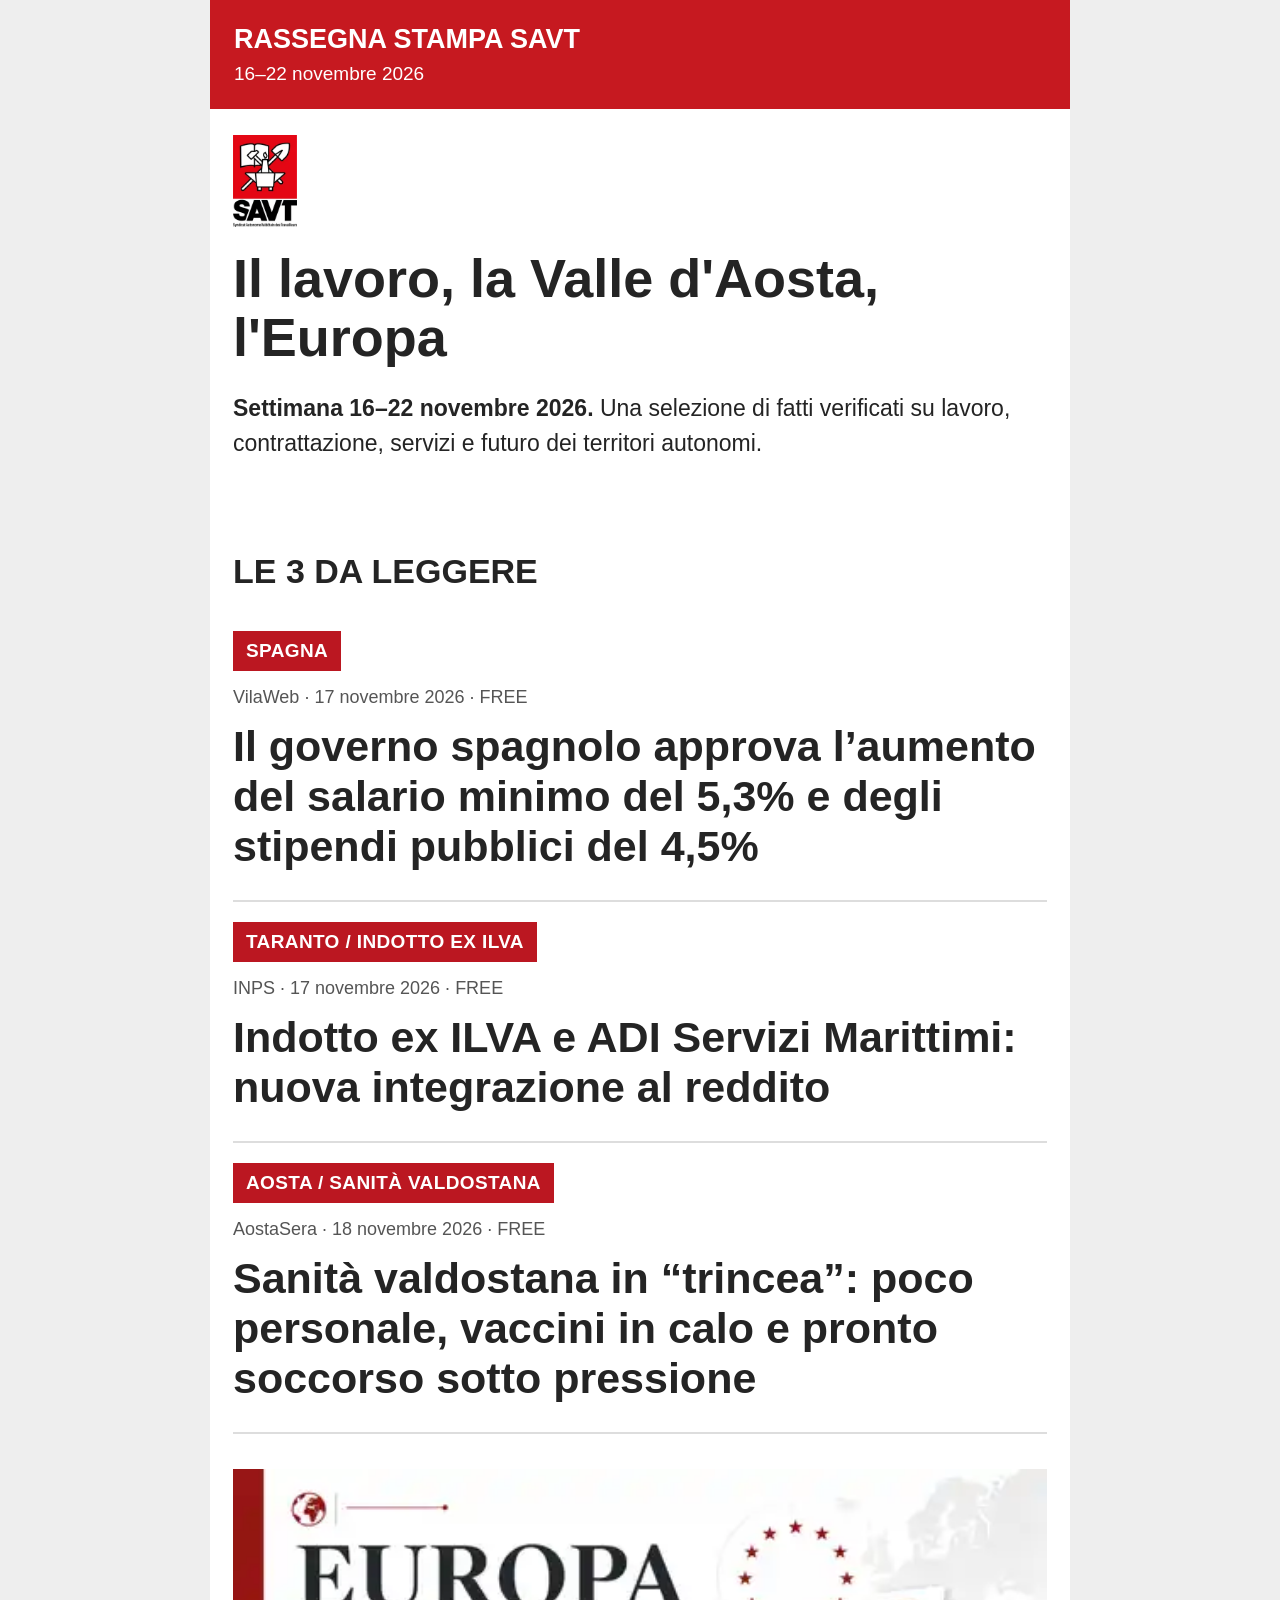
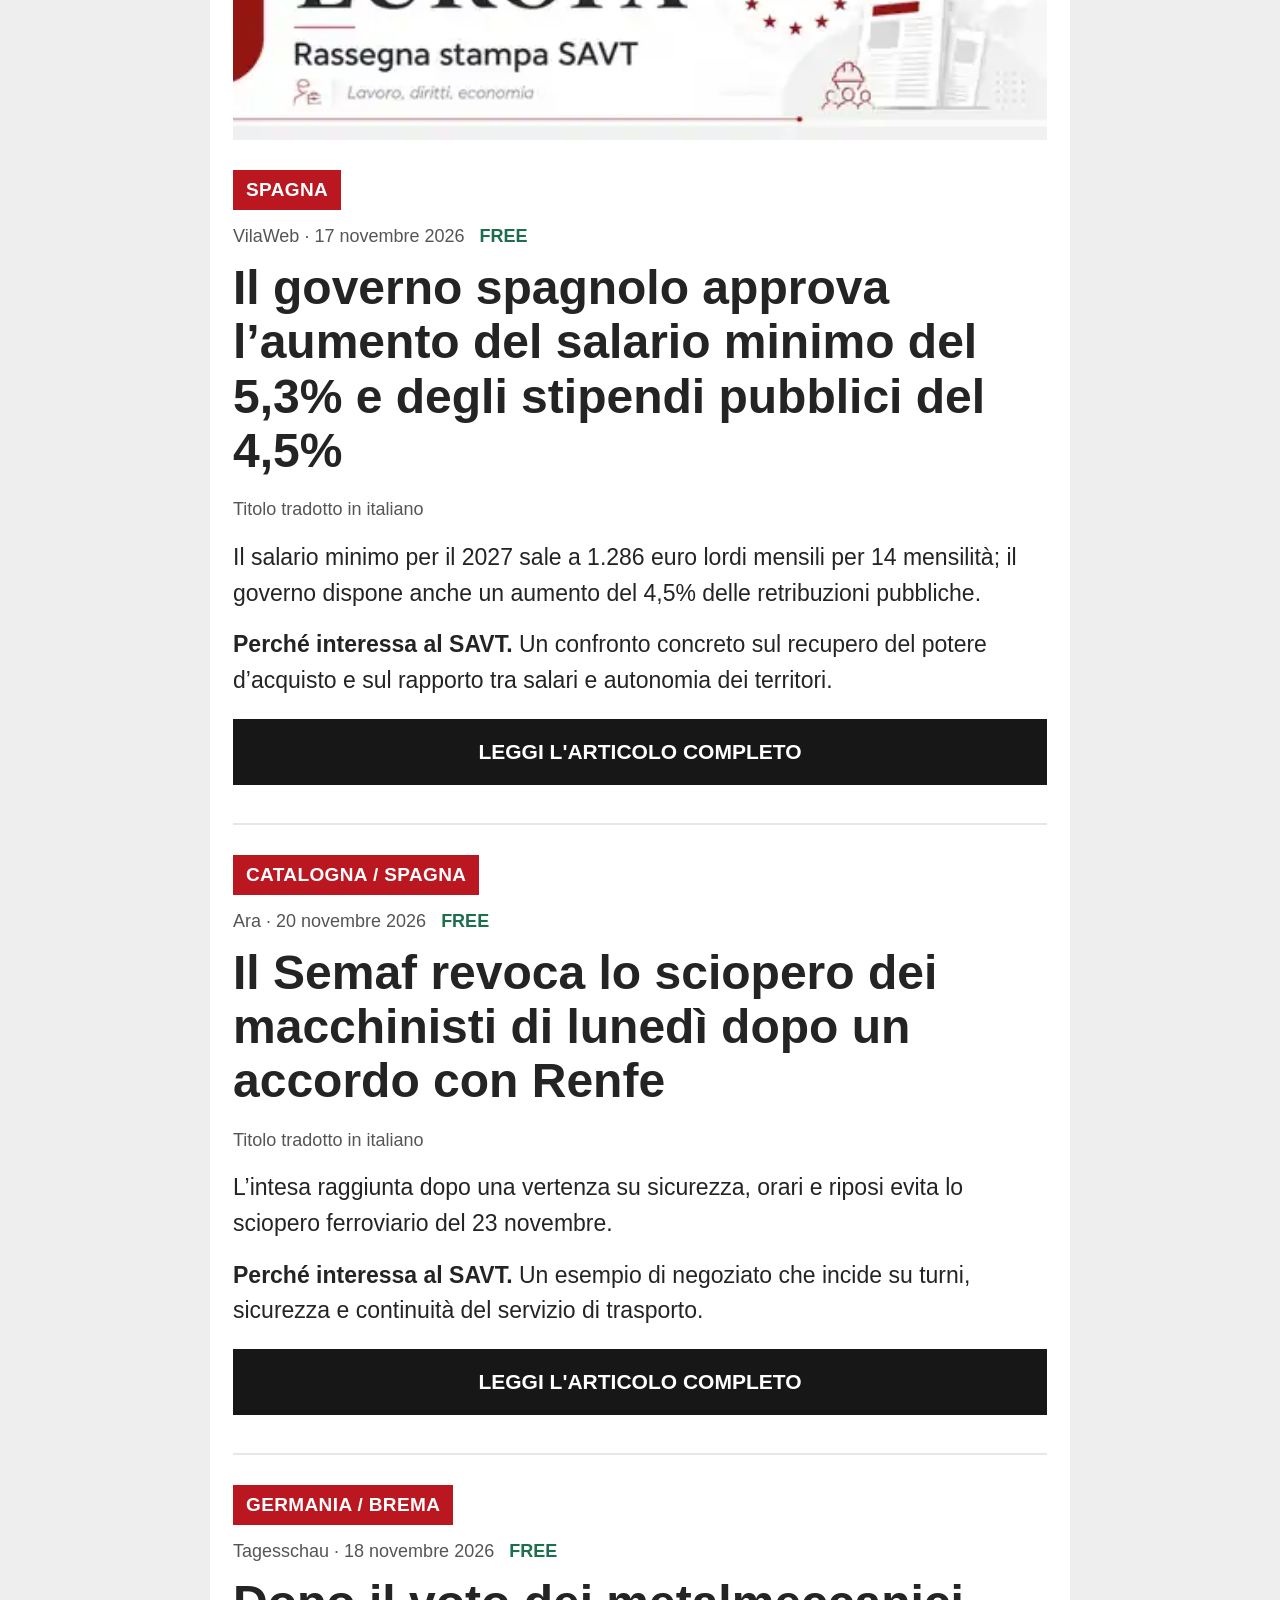
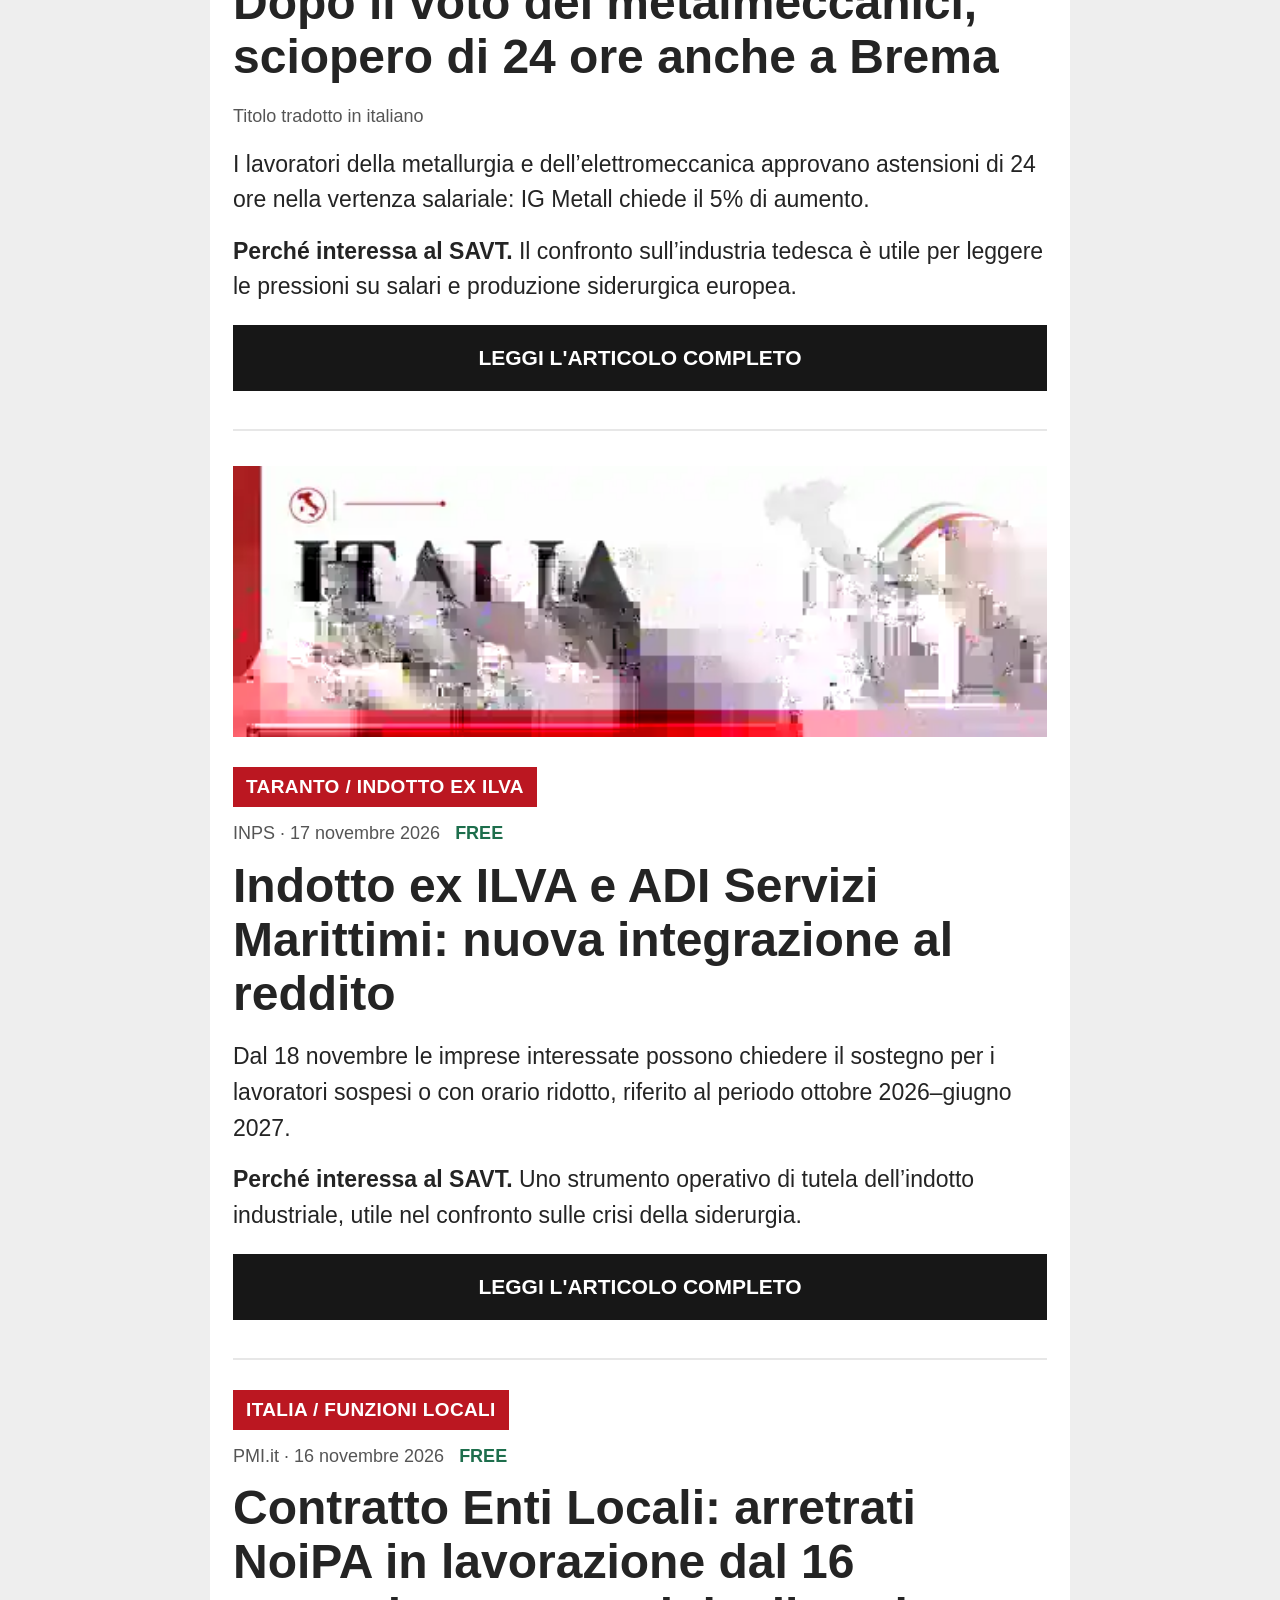
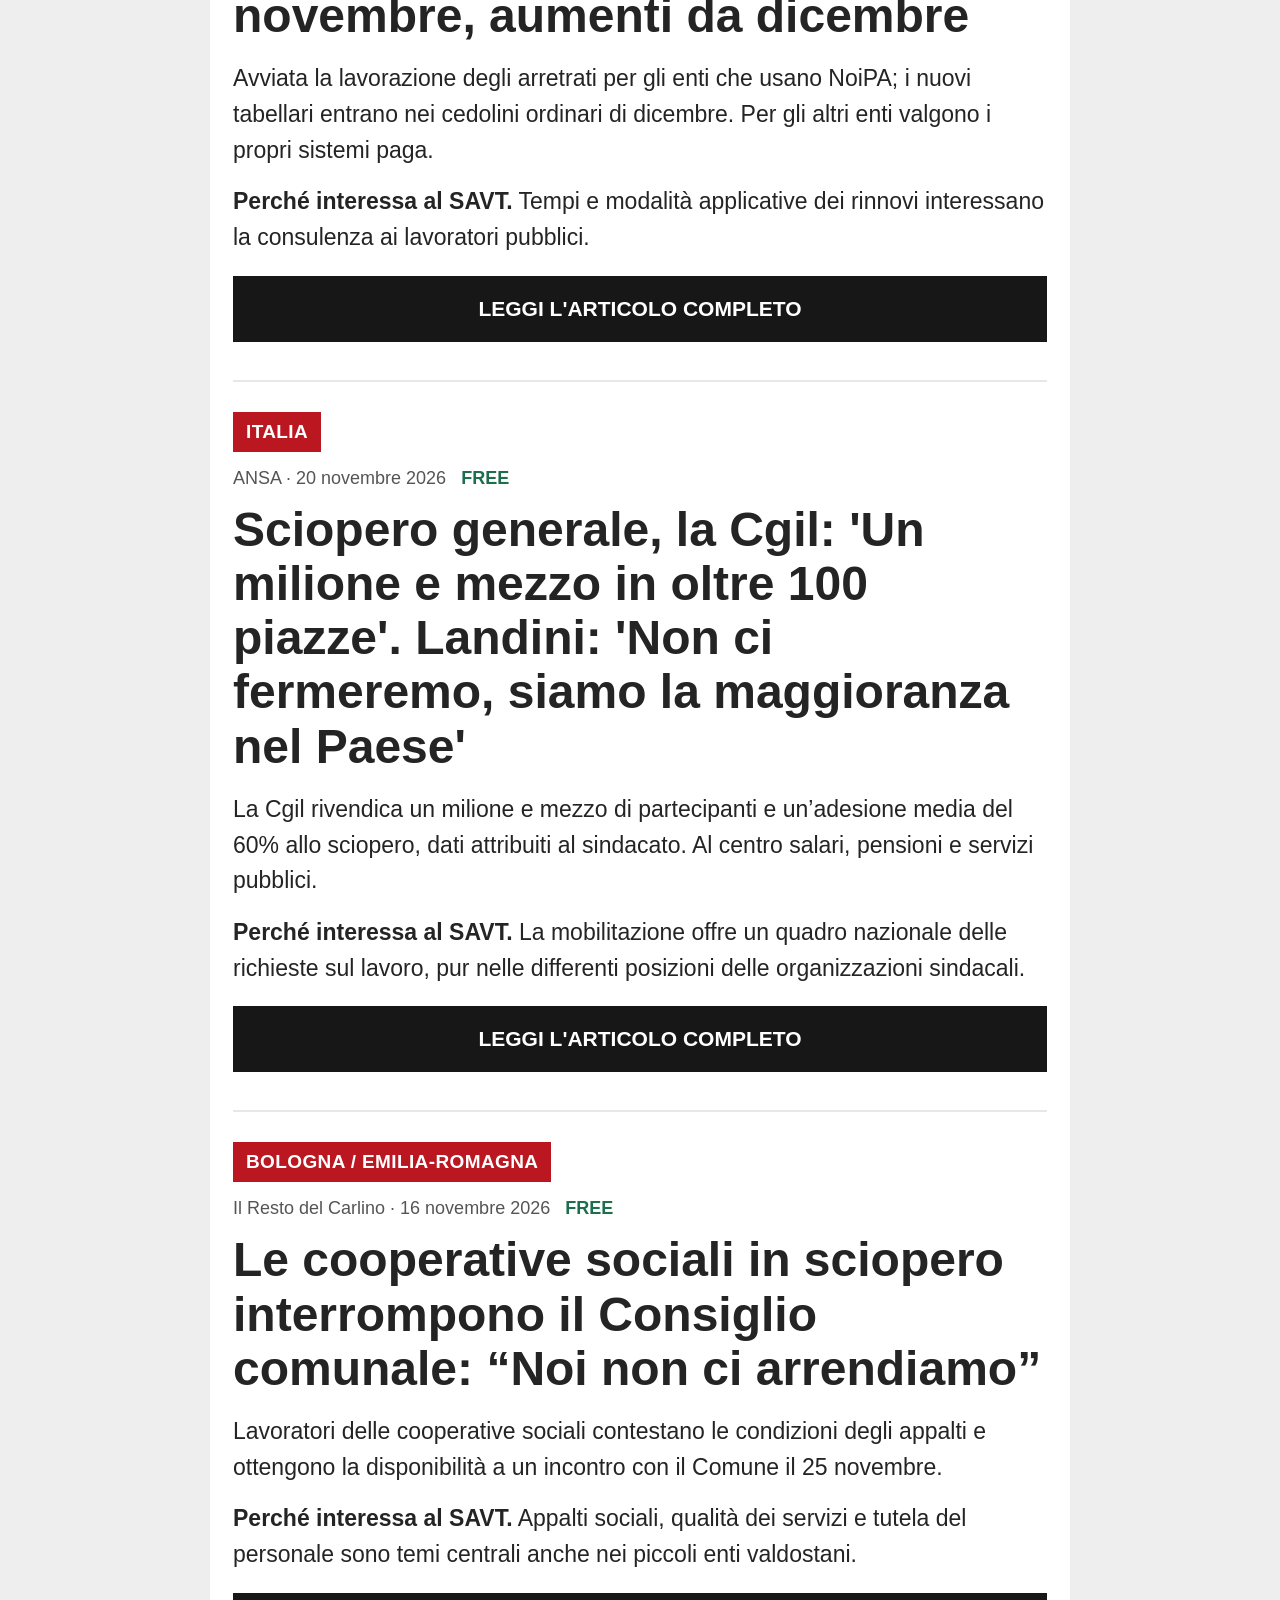
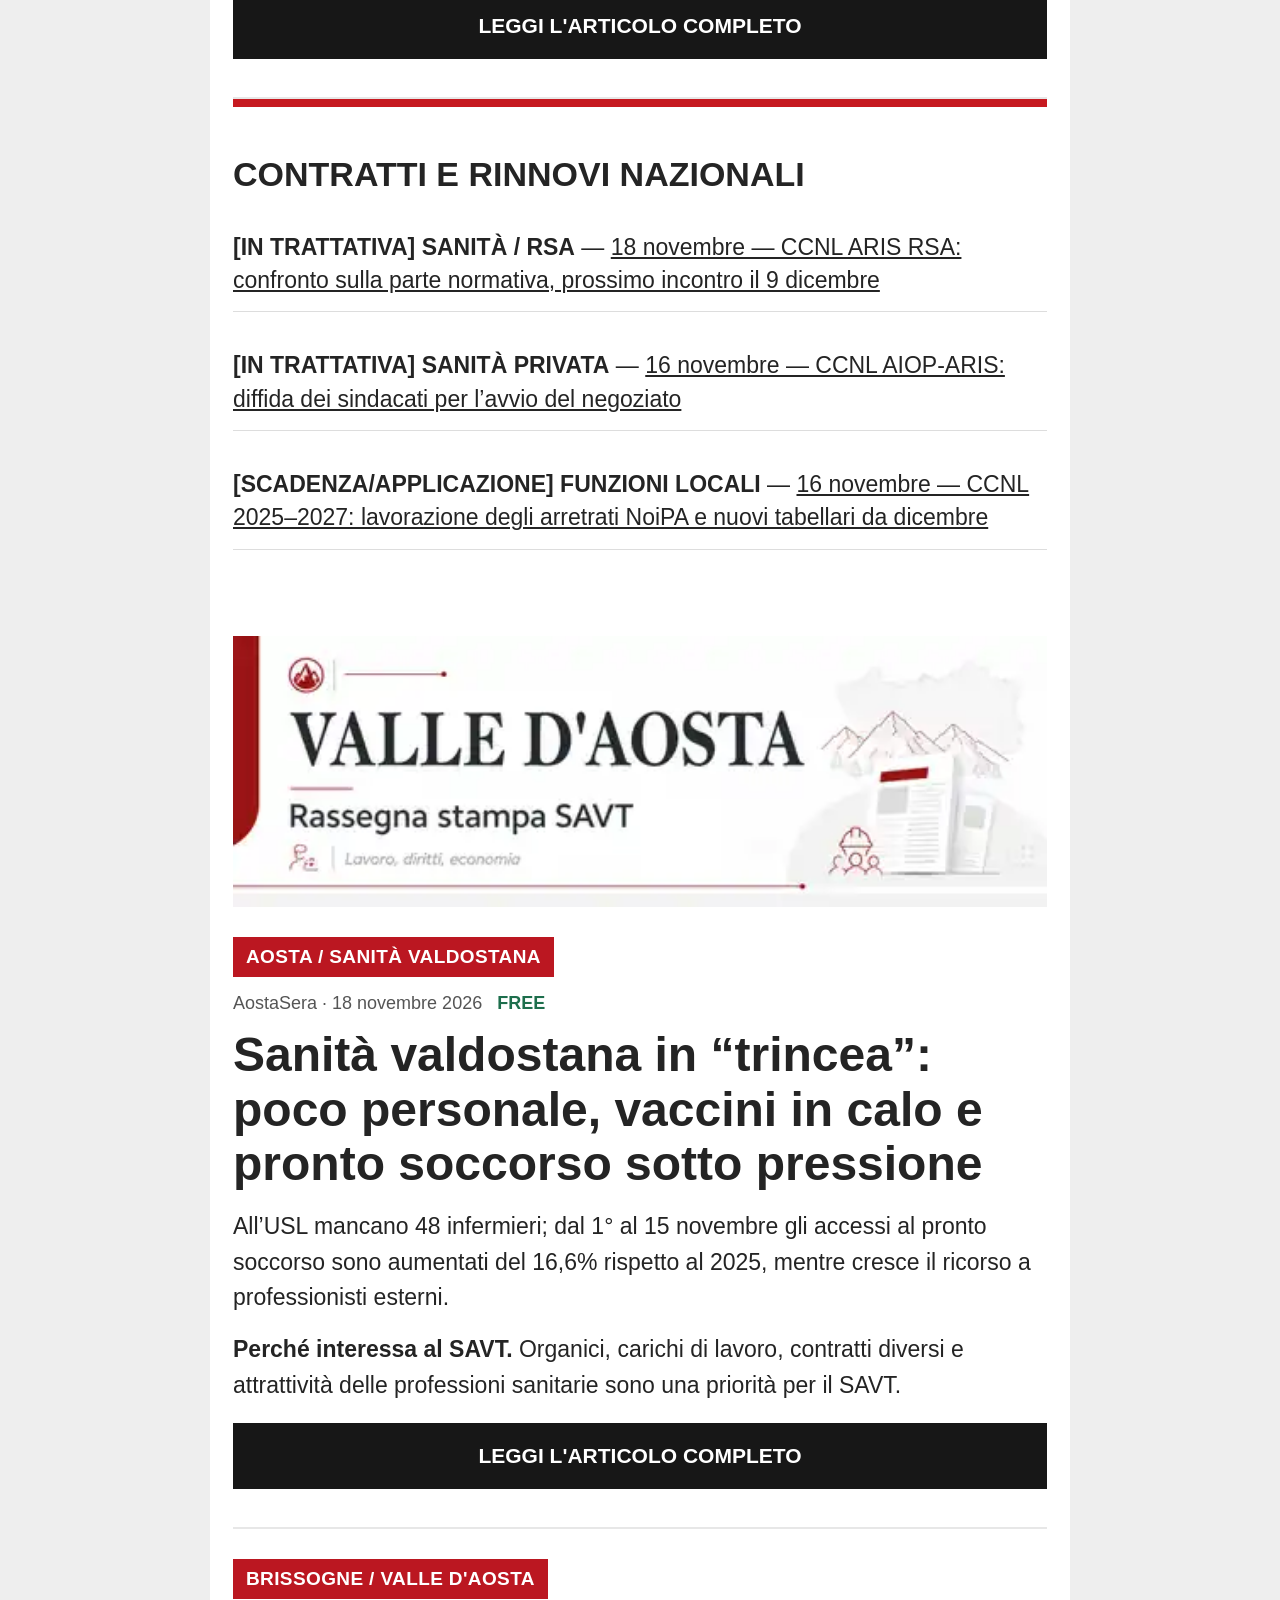
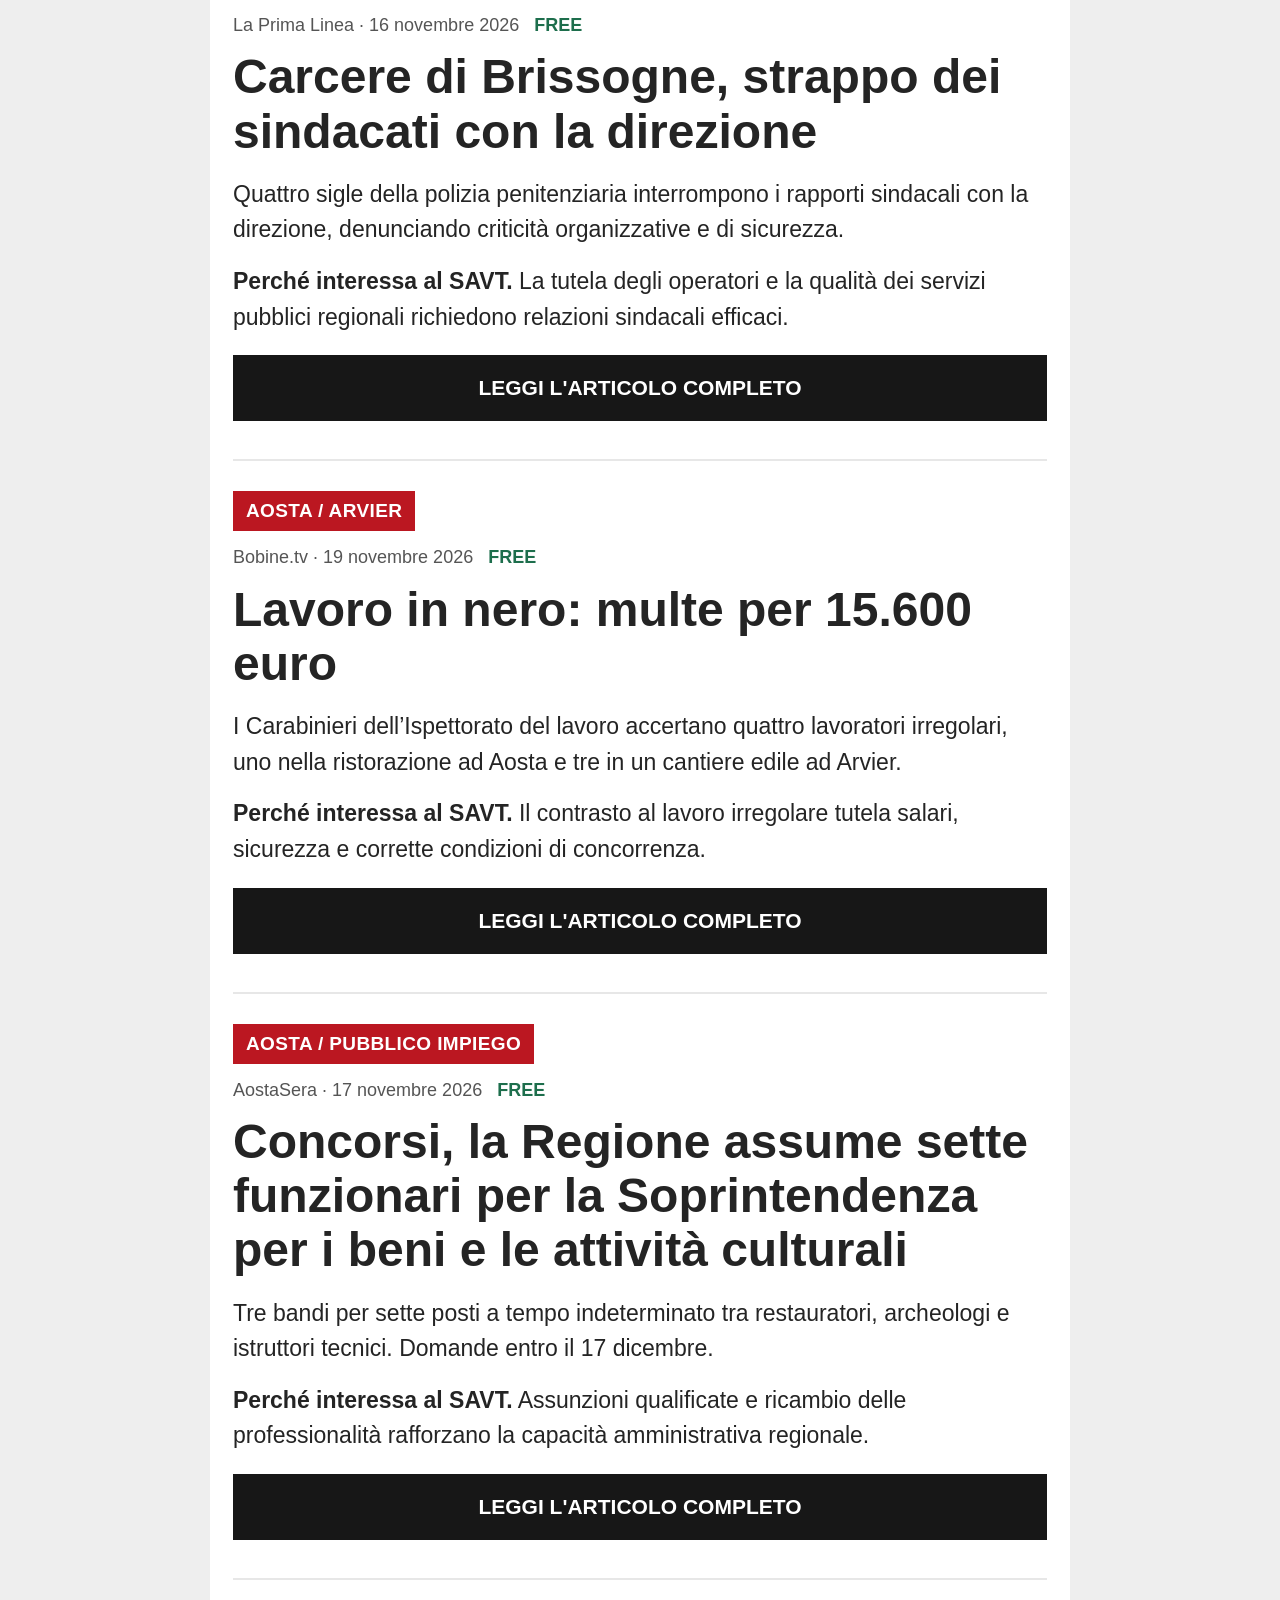
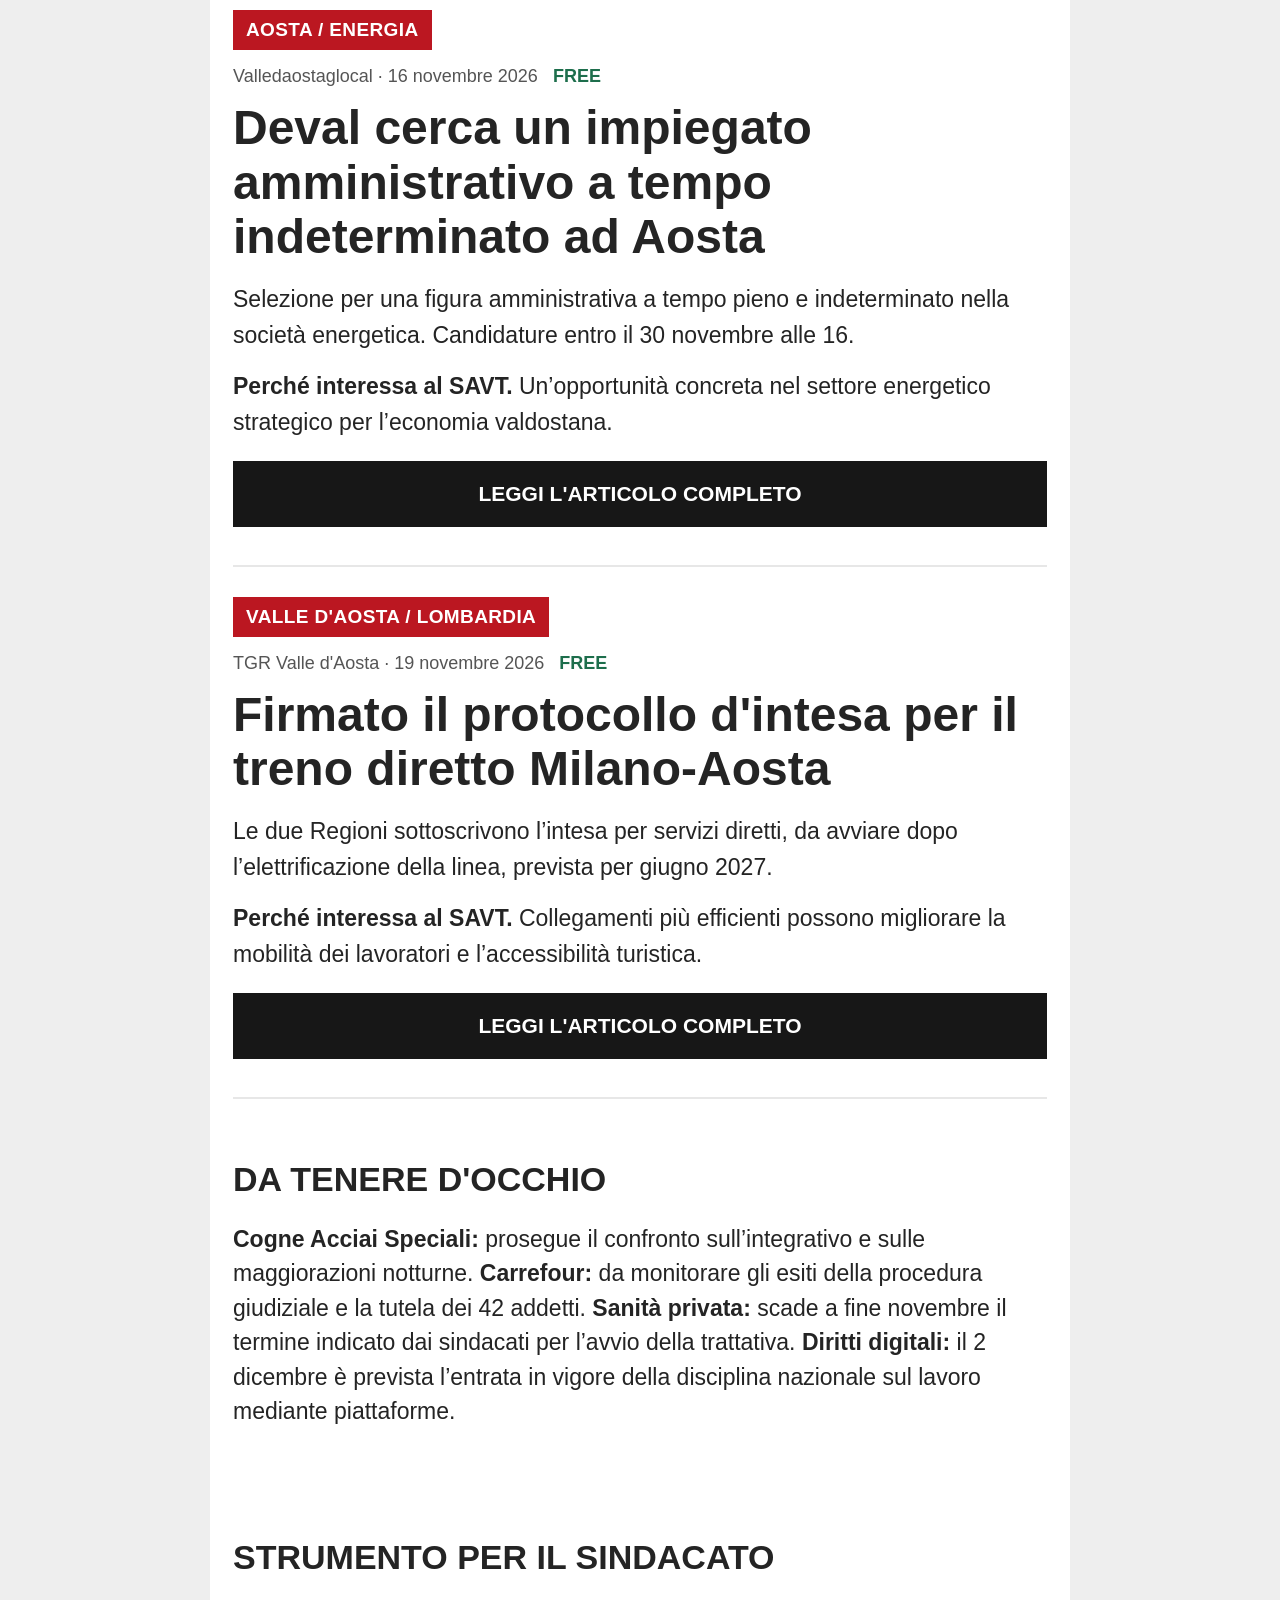
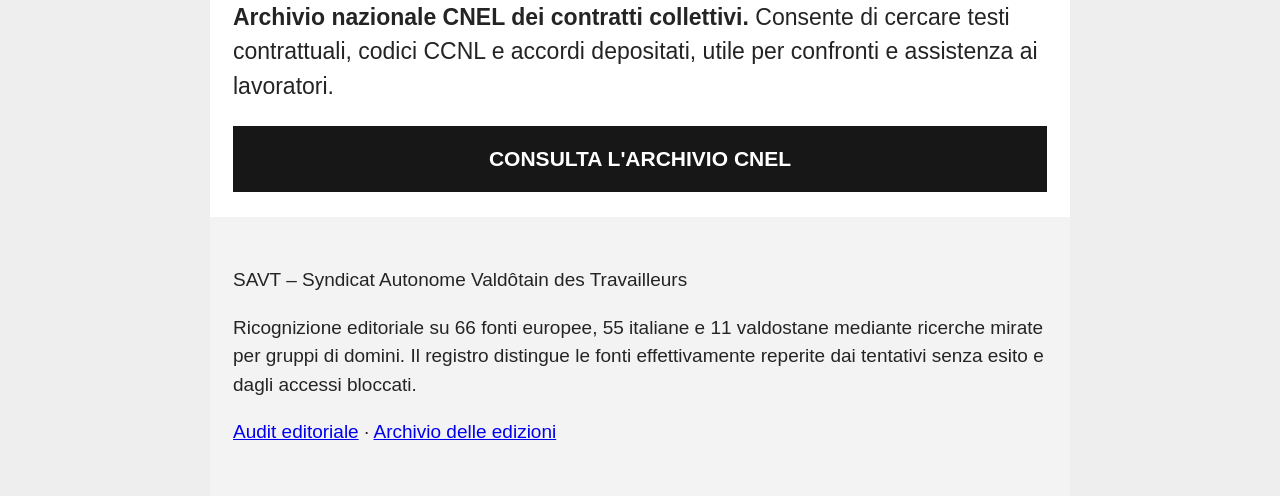
==== commit b4962ccb: "Pubblica rassegna stampa SAVT 16–22 novembre 2026" ====
--- a/index.html
+++ b/index.html
@@ -1 +1 @@
-<!doctype html><html lang="it"><head><meta charset="utf-8"><meta name="viewport" content="width=device-width,initial-scale=1"><title>Rassegna stampa SAVT — 9–15 novembre 2026</title><style>*{box-sizing:border-box}html{scroll-behavior:smooth}body{margin:0;background:#eee;color:#242424;font-family:Arial,Helvetica,sans-serif}.page{max-width:860px;margin:auto;background:#fff}.top{background:#d71920;color:#fff;padding:23px 20px;font-weight:900;font-size:26px}.top small{display:block;font-size:18px;font-weight:500;margin-top:8px}header{padding:27px 20px 20px}.logo{height:92px;max-width:140px;object-fit:contain;display:block;margin-bottom:18px}.kicker{font-size:19px;color:#971118;font-weight:900;letter-spacing:.05em}h1{font-size:49px;line-height:1.12;margin:14px 0}.week{font-size:27px;font-weight:900;margin:16px 0}header p{font-size:23px;line-height:1.58}nav{padding:16px;display:flex;gap:12px;overflow-x:auto;white-space:nowrap;border-block:1px solid #eee}nav a{padding:13px 17px;border:1px solid #e8b9bc;border-radius:30px;color:#971118;font-size:20px;font-weight:800;text-decoration:none}main{padding:18px 18px 34px}.highlight{background:#fff6f6;border:1px solid #f0d3d5;border-radius:18px;padding:21px}.highlight h2{font-size:37px;color:#971118;margin:6px 0}.pick{display:block;padding:25px 0;border-bottom:2px solid #e8d4d5;color:#222;text-decoration:none}.pick:last-child{border:0}.pick strong{display:block;font-size:40px;line-height:1.2}.territory{display:inline-block;background:#971118;color:#fff;border-radius:7px;padding:10px 13px;font-size:19px;font-weight:900;letter-spacing:.02em;margin-bottom:13px}.meta{font-size:18px;color:#595959;line-height:1.55;margin-bottom:13px}.badge{display:inline-block;background:#e3f4e9;color:#135b2c;border-radius:22px;padding:6px 11px;font-size:17px;font-weight:900;margin-left:7px}.badge.paywall{background:#fff0dc;color:#7e4200}.banner{position:relative;margin:35px 0 20px;background:#971118;border-radius:15px;overflow:hidden;min-height:150px}.banner img{width:100%;height:150px;object-fit:cover;display:block}.banner:after{content:'';position:absolute;inset:0;background:linear-gradient(90deg,rgba(120,0,6,.84),rgba(215,25,32,.3),transparent)}.banner h2{position:absolute;bottom:15px;left:18px;z-index:2;font-size:40px;color:#fff;margin:0;text-shadow:0 2px 5px #400}.card{border:1px solid #ddd;border-radius:18px;padding:22px;margin-bottom:25px;scroll-margin-top:12px}.card h3{font-size:46px;line-height:1.15;margin:5px 0 19px;overflow-wrap:anywhere}.card p{font-size:23px;line-height:1.66;color:#303030;margin:0 0 19px}.translation{font-size:19px;font-weight:800;color:#971118;margin-bottom:15px}.why{border-top:2px solid #eee;padding-top:17px;font-size:23px;line-height:1.63}.why strong{color:#971118}.cta{display:block;width:100%;text-align:center;background:#971118;color:#fff;text-decoration:none;border-radius:12px;padding:20px 13px;font-size:21px;font-weight:900;margin-top:21px}.contracts{border-top:8px solid #d71920;margin:42px 0 26px;padding-top:23px}.contracts h2{font-size:36px;line-height:1.2}.contracts ul{list-style:none;padding:0}.contracts li{padding:20px 0;border-bottom:2px solid #ddd}.contracts a{font-size:24px;font-weight:800;line-height:1.58;color:#222;text-decoration:underline;text-decoration-color:#d71920}.tool{background:#fffaf0;border:1px solid #eadfc5;border-top:6px solid #d71920;border-radius:14px;padding:21px;margin:35px 0 20px}.tool h2{font-size:35px;margin:0 0 15px}.tool h3{font-size:38px;line-height:1.2;margin:5px 0 14px}.tool p{font-size:23px;line-height:1.63}.watch{background:#f5f5f5;border-top:5px solid #d71920;border-radius:14px;padding:21px;margin-top:36px}.watch h2{font-size:36px}.watch li{font-size:23px;line-height:1.65;margin:14px 0}footer{border-top:1px solid #ddd;padding:25px 20px;color:#555;font-size:19px;line-height:1.6}@media(max-width:600px){h1{font-size:46px}.pick strong{font-size:40px}.card h3{font-size:46px}.top{font-size:25px}.banner h2{font-size:39px}.card{padding:19px}.highlight{padding:18px}main{padding:13px}}.contracts p{font-size:23px;line-height:1.6}footer a{color:#971118;font-weight:800}.pick strong,.highlight h2,.contracts h2,.banner h2,.watch h2{overflow-wrap:anywhere}.why p{margin-bottom:0}.pick:focus-visible,.cta:focus-visible,.contracts a:focus-visible,footer a:focus-visible{outline:3px solid #1e53a1;outline-offset:4px}article{scroll-margin-top:15px}a{overflow-wrap:anywhere}@media(max-width:600px){main{padding:0 18px}h1{font-size:44px}p{line-height:1.5}}</style></head><body><div class="page"><div class="top">RASSEGNA STAMPA SAVT <small>9–15 novembre 2026</small></div><header><img class="logo" src="[data-uri]" alt="Logo SAVT"><h1>Il lavoro, la Valle d'Aosta, l'Europa</h1><p class="week">Settimana 9–15 novembre 2026</p><p>Una selezione di notizie sul lavoro, sulle vertenze e sulle trasformazioni economiche utili alla comunità valdostana.</p></header><main style="padding:0 22px"><section class="highlight"><h2 style="font-size:34px">LE 3 DA LEGGERE</h2><a href="#top-europa" style="display:block;color:inherit;text-decoration:none;border-bottom:1px solid #ddd;padding:22px 0"><span style="display:inline-block;background:#bb1821;color:white;padding:7px 12px;font-size:18px;font-weight:800;margin-bottom:12px">GERMANIA</span><p style="font-size:18px">Reuters · 12 novembre · FREE</p><h3 style="font-size:clamp(30px,5vw,40px);line-height:1.2">Il sindacato tedesco proclama uno sciopero di 24 ore nei settori auto e acciaio</h3></a><a href="#top-italia" style="display:block;color:inherit;text-decoration:none;border-bottom:1px solid #ddd;padding:22px 0"><span style="display:inline-block;background:#bb1821;color:white;padding:7px 12px;font-size:18px;font-weight:800;margin-bottom:12px">ITALIA</span><p style="font-size:18px">ANSA · 12 novembre · FREE</p><h3 style="font-size:clamp(30px,5vw,40px);line-height:1.2">Imprese-sindacati, siglata l'intesa su rappresentanza e contratti</h3></a><a href="#top-vda" style="display:block;color:inherit;text-decoration:none;border-bottom:1px solid #ddd;padding:22px 0"><span style="display:inline-block;background:#bb1821;color:white;padding:7px 12px;font-size:18px;font-weight:800;margin-bottom:12px">QUART / VALLE D'AOSTA</span><p style="font-size:18px">TGR Valle d'Aosta · 13 novembre · FREE</p><h3 style="font-size:clamp(30px,5vw,40px);line-height:1.2">Regione e sindacati, insieme per la vertenza Musumeci</h3></a></section><section id="europa"><img style="width:100%;margin-top:32px" src="[data-uri]" alt="EUROPA"><article id="top-europa" style="padding:28px 0;border-bottom:2px solid #e5e5e5"><span style="display:inline-block;background:#bb1821;color:white;padding:7px 12px;font-size:18px;font-weight:800;margin-bottom:12px">GERMANIA</span><p style="font-size:18px;margin:0 0 12px">Reuters · 12 novembre 2026 · FREE</p><h3 style="font-size:clamp(34px,5vw,46px);line-height:1.15;margin:0 0 12px">Il sindacato tedesco proclama uno sciopero di 24 ore nei settori auto e acciaio</h3><p style="font-size:17px">Titolo tradotto in italiano</p><p style="font-size:23px;line-height:1.55">IG Metall annuncia uno sciopero di 24 ore nella vertenza salariale che coinvolge circa 3,7 milioni di addetti dell'industria automobilistica e siderurgica.</p><p style="font-size:23px;line-height:1.55"><strong>Perché interessa al SAVT.</strong> La contrattazione e il conflitto industriale tedesco offrono un confronto diretto con il comparto siderurgico valdostano.</p><a style="display:block;text-align:center;background:#161616;color:white;padding:20px 12px;font-size:20px;font-weight:bold" href="https://www.reuters.com/business/world-at-work/german-union-calls-24-hour-strike-auto-steel-sectors-2026-11-12/" target="_blank" rel="noopener">LEGGI L'ARTICOLO COMPLETO</a></article><article  style="padding:28px 0;border-bottom:2px solid #e5e5e5"><span style="display:inline-block;background:#bb1821;color:white;padding:7px 12px;font-size:18px;font-weight:800;margin-bottom:12px">GERMANIA</span><p style="font-size:18px;margin:0 0 12px">Reuters · 11 novembre 2026 · FREE</p><h3 style="font-size:clamp(34px,5vw,46px);line-height:1.15;margin:0 0 12px">Volkswagen abbandona il progetto produttivo «Gamechanger» nello stabilimento principale, rischiando nuove tensioni con i lavoratori</h3><p style="font-size:17px">Titolo tradotto in italiano</p><p style="font-size:23px;line-height:1.55">Il cambiamento del progetto industriale di Wolfsburg riapre il confronto con le rappresentanze dei lavoratori sulle garanzie occupazionali.</p><p style="font-size:23px;line-height:1.55"><strong>Perché interessa al SAVT.</strong> Il caso mostra quanto gli impegni sugli investimenti incidano sulla credibilità degli accordi aziendali.</p><a style="display:block;text-align:center;background:#161616;color:white;padding:20px 12px;font-size:20px;font-weight:bold" href="https://www.reuters.com/business/world-at-work/vw-drops-gamechanger-production-main-plant-risking-escalation-with-workers-2026-11-11/" target="_blank" rel="noopener">LEGGI L'ARTICOLO COMPLETO</a></article><article  style="padding:28px 0;border-bottom:2px solid #e5e5e5"><span style="display:inline-block;background:#bb1821;color:white;padding:7px 12px;font-size:18px;font-weight:800;margin-bottom:12px">SVIZZERA</span><p style="font-size:18px;margin:0 0 12px">Reuters · 9 novembre 2026 · FREE</p><h3 style="font-size:clamp(34px,5vw,46px);line-height:1.15;margin:0 0 12px">Just Eat taglia 373 posti di lavoro tra i corrieri in Svizzera</h3><p style="font-size:17px">Titolo tradotto in italiano</p><p style="font-size:23px;line-height:1.55">La piattaforma annuncia una riduzione di 373 posti di lavoro nel servizio di consegna in Svizzera.</p><p style="font-size:23px;line-height:1.55"><strong>Perché interessa al SAVT.</strong> La riorganizzazione del lavoro sulle piattaforme è un tema di tutela e rappresentanza anche nei servizi valdostani.</p><a style="display:block;text-align:center;background:#161616;color:white;padding:20px 12px;font-size:20px;font-weight:bold" href="https://www.reuters.com/business/just-eat-switzerland-cuts-373-courier-jobs-switzerland-2026-11-09/" target="_blank" rel="noopener">LEGGI L'ARTICOLO COMPLETO</a></article><article style="padding:28px 0;border-bottom:2px solid #e5e5e5"><span style="display:inline-block;background:#bb1821;color:white;padding:7px 12px;font-size:18px;font-weight:800;margin-bottom:12px">CATALOGNA / BARCELLONA</span><p style="font-size:18px;margin:0 0 12px">Nació · 14 novembre 2026 · FREE</p><h3 style="font-size:clamp(34px,5vw,46px);line-height:1.15;margin:0 0 12px">La Intersindical conferma Sergi Perelló e Núria Ferrandis alla segreteria generale</h3><p style="font-size:17px">Titolo tradotto in italiano</p><p style="font-size:23px;line-height:1.55">L'VIII Congresso nazionale della Intersindical catalana rielegge i due segretari generali e approva la linea organizzativa per i prossimi anni, centrata su mobilitazione, contrattazione e forza collettiva. Non si tratta di un congresso di un sindacato basco.</p><p style="font-size:23px;line-height:1.55"><strong>Perché interessa al SAVT.</strong> Un confronto concreto con un'organizzazione sindacale di un territorio con una forte identità linguistica e autonomista.</p><a style="display:block;text-align:center;background:#161616;color:white;padding:20px 12px;font-size:20px;font-weight:bold" href="https://naciodigital.cat/economia/la-intersindical-reelegeix-sergi-perello-i-nuria-ferrandis-com-a-secretaris-generals.html" target="_blank" rel="noopener">LEGGI L'ARTICOLO COMPLETO</a></article></section><section id="italia"><img style="width:100%;margin-top:32px" src="[data-uri]" alt="ITALIA"><article id="top-italia" style="padding:28px 0;border-bottom:2px solid #e5e5e5"><span style="display:inline-block;background:#bb1821;color:white;padding:7px 12px;font-size:18px;font-weight:800;margin-bottom:12px">ITALIA</span><p style="font-size:18px;margin:0 0 12px">ANSA · 12 novembre 2026 · FREE</p><h3 style="font-size:clamp(34px,5vw,46px);line-height:1.15;margin:0 0 12px">Imprese-sindacati, siglata l'intesa su rappresentanza e contratti</h3><p style="font-size:23px;line-height:1.55">Cgil, Cisl, Uil e tredici associazioni datoriali hanno siglato un'ipotesi di accordo quadro su rappresentanza, rinnovi, salari, sicurezza e formazione.</p><p style="font-size:23px;line-height:1.55"><strong>Perché interessa al SAVT.</strong> Le regole nazionali della rappresentanza e della contrattazione hanno effetti diretti sul sistema delle relazioni sindacali.</p><a style="display:block;text-align:center;background:#161616;color:white;padding:20px 12px;font-size:20px;font-weight:bold" href="https://www.ansa.it/sito/notizie/economia/2026/11/12/imprese-sindacati-siglata-lintesa-su-rappresentanza-e-contratti_393c99df-924d-49cb-9d28-29501660ca00.html" target="_blank" rel="noopener">LEGGI L'ARTICOLO COMPLETO</a></article><article  style="padding:28px 0;border-bottom:2px solid #e5e5e5"><span style="display:inline-block;background:#bb1821;color:white;padding:7px 12px;font-size:18px;font-weight:800;margin-bottom:12px">MARCHE / ASCOLI PICENO</span><p style="font-size:18px;margin:0 0 12px">ANSA · 10 novembre 2026 · FREE</p><h3 style="font-size:clamp(34px,5vw,46px);line-height:1.15;margin:0 0 12px">Sindacati all'Ast di Ascoli, 'proroga per 13 lavoratori subito'</h3><p style="font-size:23px;line-height:1.55">I sindacati chiedono il rinnovo di 13 contratti in scadenza, tra infermieri e operatori sociosanitari, per evitare scoperture nei turni.</p><p style="font-size:23px;line-height:1.55"><strong>Perché interessa al SAVT.</strong> La continuità dei servizi sanitari dipende anche da organici sufficienti e condizioni di lavoro sostenibili.</p><a style="display:block;text-align:center;background:#161616;color:white;padding:20px 12px;font-size:20px;font-weight:bold" href="https://videoembed.ansa.it/marche/notizie/2026/11/10/sindacati-allast-di-ascoli-proroga-per-13-lavoratori-subito_8aec82ed-c0a7-43b4-a84f-2cdddc75d9b1.html" target="_blank" rel="noopener">LEGGI L'ARTICOLO COMPLETO</a></article></section><section id="contratti" style="border-top:7px solid #c71920;padding:24px 0"><h2 style="font-size:34px">CONTRATTI E RINNOVI NAZIONALI</h2><p style="font-size:23px;line-height:1.5;border-bottom:1px solid #ddd;padding-bottom:18px"><strong>SANITÀ — [IPOTESI FIRMATA]</strong> — <a href="https://www.fpcgil.it/2026/11/11/acismom-sottoscritti-il-verbale-di-accordo-e-di-incontro-sul-ccnl-sanita-pubblica-2022-2024/" target="_blank" rel="noopener">11 novembre: ACISMOM, sottoscritti verbale di accordo e verbale d'incontro sul CCNL Sanità pubblica 2022–2024</a></p><p style="font-size:23px;line-height:1.5;border-bottom:1px solid #ddd;padding-bottom:18px"><strong>SANITÀ — [IN ATTESA DI FIRMA DEFINITIVA]</strong> — <a href="https://www.fpcgil.it/2026/11/13/p-a-sanita-fp-cgil-ccnl-perche-tarda-sottoscrizione-definitiva/" target="_blank" rel="noopener">13 novembre: Sanità pubblica 2025–2027, sollecitata la sottoscrizione definitiva dopo la preintesa di luglio</a></p><p style="font-size:23px;line-height:1.5;border-bottom:1px solid #ddd;padding-bottom:18px"><strong>SANITÀ — [VERTENZA APERTA]</strong> — <a href="https://www.fpcgil.it/2026/11/13/sanita-privata-fp-cgil-cisl-fp-uil-fp-no-al-rinnovo-automatico-degli-accordi-con-le-strutture-accreditate-senza-garanzie-sui-contratti-il-parlamento-ritiri-lemendamento/" target="_blank" rel="noopener">13 novembre: sanità privata e RSA, sindacati chiedono garanzie contrattuali nelle convenzioni con le strutture accreditate</a></p><p style="font-size:23px;line-height:1.5;border-bottom:1px solid #ddd;padding-bottom:18px"><strong>FUNZIONE PUBBLICA — [IN TRATTATIVA]</strong> — <a href="https://www.fpcgil.it/2026/11/10/contratti-resoconto-terzo-incontro-della-trattativa-del-ccnl-ente-nazionale-risi-per-il-personale-non-dirigente-2026-2028/" target="_blank" rel="noopener">10 novembre: Ente Nazionale Risi, terzo incontro per il CCNL del personale non dirigente 2026–2028</a></p><p style="font-size:23px;line-height:1.5;border-bottom:1px solid #ddd;padding-bottom:18px"><strong>INDUSTRIA — [SCADENZA/APPLICAZIONE]</strong> — <a href="https://www.fiom-cgil.it/net/attachments/article/11564/Artigiani-volantino-1.pdf" target="_blank" rel="noopener">Da novembre 2026: scatta la tranche retributiva prevista dal CCNL artigiani area meccanica</a></p><p style="font-size:19px">Gli aggiornamenti qui riportati sono verificati nelle fonti sindacali; le altre categorie monitorate non hanno restituito, nelle fonti consultate, una novità contrattuale settimanale sufficientemente documentata da pubblicare. L'assenza di notizie non equivale alla certezza che non esistano aggiornamenti.</p></section><section style="padding:28px 0;border-top:7px solid #c71920"><h2 style="font-size:34px">STRUMENTO PER IL SINDACATO</h2><h3 style="font-size:clamp(30px,5vw,40px)">Archivio nazionale dei contratti collettivi CNEL</h3><p style="font-size:23px;line-height:1.5">Uno strumento pubblico per consultare i testi dei CCNL depositati, identificare il codice contratto e verificare le corrispondenze con i codici ATECO. Utile per attività di tutela, confronto tra contratti e individuazione del CCNL applicabile.</p><a style="display:block;text-align:center;background:#161616;color:#fff;padding:20px;font-size:20px;font-weight:bold" href="https://www.cnel.it/archivio-contratti/" target="_blank" rel="noopener">CONSULTA LO STRUMENTO</a></section><section id="vda"><img style="width:100%;margin-top:32px" src="[data-uri]" alt="VALLE D'AOSTA"><article id="top-vda" style="padding:28px 0;border-bottom:2px solid #e5e5e5"><span style="display:inline-block;background:#bb1821;color:white;padding:7px 12px;font-size:18px;font-weight:800;margin-bottom:12px">QUART / VALLE D'AOSTA</span><p style="font-size:18px;margin:0 0 12px">TGR Valle d'Aosta · 13 novembre 2026 · FREE</p><h3 style="font-size:clamp(34px,5vw,46px);line-height:1.15;margin:0 0 12px">Regione e sindacati, insieme per la vertenza Musumeci</h3><p style="font-size:23px;line-height:1.55">Otto dei 29 dipendenti della Musumeci di Quart rischiano il licenziamento. Il 13 novembre l'assessore Laurent Viérin ha incontrato Slc Cgil, Fistel Cisl e SAVT Industrie, rappresentato da Zeno Pucci, impegnandosi a seguire la vertenza e a sostenere i lavoratori.</p><p style="font-size:23px;line-height:1.55"><strong>Perché interessa al SAVT.</strong> La vertenza riguarda direttamente la rappresentanza sindacale e la salvaguardia di competenze produttive e occupazione in Valle d'Aosta.</p><a style="display:block;text-align:center;background:#161616;color:white;padding:20px 12px;font-size:20px;font-weight:bold" href="https://www.rainews.it/tgr/vda/video/2026/11/musumeci-regione-licenziamenti-sindacati-vierin-5d9a7c66-9491-4778-b5eb-9b41a5dd70f0.html" target="_blank" rel="noopener">LEGGI L'ARTICOLO COMPLETO</a></article><article  style="padding:28px 0;border-bottom:2px solid #e5e5e5"><span style="display:inline-block;background:#bb1821;color:white;padding:7px 12px;font-size:18px;font-weight:800;margin-bottom:12px">AOSTA / SAINT-CHRISTOPHE</span><p style="font-size:18px;margin:0 0 12px">AostaSera · 12 novembre 2026 · FREE</p><h3 style="font-size:clamp(34px,5vw,46px);line-height:1.15;margin:0 0 12px">Carrefour Market di piazza Plouves e Saint-Christophe, 42 dipendenti col fiato sospeso: il 18 novembre l’udienza in tribunale</h3><p style="font-size:23px;line-height:1.55">La procedura di liquidazione giudiziale della società che gestisce i due supermercati coinvolge 42 lavoratori. È previsto un passaggio in tribunale il 18 novembre.</p><p style="font-size:23px;line-height:1.55"><strong>Perché interessa al SAVT.</strong> La tutela del reddito, la continuità occupazionale e le possibili ricollocazioni sono priorità immediate.</p><a style="display:block;text-align:center;background:#161616;color:white;padding:20px 12px;font-size:20px;font-weight:bold" href="https://aostasera.it/notizie/lavoro/scaffali-vuoti-e-forniture-bloccate-i-carrefour-market-di-aosta-e-saint-christophe-verso-la-chiusura/" target="_blank" rel="noopener">LEGGI L'ARTICOLO COMPLETO</a></article><article  style="padding:28px 0;border-bottom:2px solid #e5e5e5"><span style="display:inline-block;background:#bb1821;color:white;padding:7px 12px;font-size:18px;font-weight:800;margin-bottom:12px">VALLE D'AOSTA</span><p style="font-size:18px;margin:0 0 12px">ANSA · 10 novembre 2026 · FREE</p><h3 style="font-size:clamp(34px,5vw,46px);line-height:1.15;margin:0 0 12px">Economia Valle d'Aosta continua a crescere, ma pesa incognita fine anno</h3><p style="font-size:23px;line-height:1.55">Secondo l'aggiornamento di Banca d'Italia l'economia cresce moderatamente, ma l'occupazione segna una flessione dello 0,6%.</p><p style="font-size:23px;line-height:1.55"><strong>Perché interessa al SAVT.</strong> Il divario fra crescita economica e occupazione aiuta a individuare le criticità del mercato del lavoro regionale.</p><a style="display:block;text-align:center;background:#161616;color:white;padding:20px 12px;font-size:20px;font-weight:bold" href="https://www.ansa.it/valledaosta/notizie/2026/11/10/economia-valle-daosta-continua-a-crescere-ma-pesa-incognita-fine-anno_c40789be-87ea-4e79-9900-d29e26530c3c.html" target="_blank" rel="noopener">LEGGI L'ARTICOLO COMPLETO</a></article></section><section style="padding:25px 0"><h2>DA TENERE D'OCCHIO</h2><p style="font-size:23px">19 novembre: confronto sull'integrativo Cogne Acciai Speciali. 18 novembre: udienza sulla situazione Carrefour. Musumeci: evoluzione della procedura per otto esuberi.</p></section></main><footer><p>SAVT – Syndicat Autonome Valdôtain des Travailleurs</p><p><strong>Nota di trasparenza:</strong> selezione di otto notizie verificate. L'audit esteso di 50 fonti europee, 50 italiane e 12 categorie contrattuali non è stato completato: questa pubblicazione non soddisfa ancora tutti i requisiti dell'edizione definitiva.</p><p><a href="https://github.com/savtcommunication-bit/rassegna-stampa-savt/blob/main/audit/2026-11-09-15.md">Audit editoriale</a> · <a href="/rassegna-stampa-savt/archivio/">Archivio</a></p></footer></div></body></html>+<!doctype html><html lang="it"><head><meta charset="utf-8"><meta name="viewport" content="width=device-width,initial-scale=1"><meta name="savt-build" content="2026-11-23-edizione-2026-11-16-22"><title>Rassegna stampa SAVT — 16–22 novembre 2026</title><style>*{box-sizing:border-box}html{scroll-behavior:smooth}body{margin:0;background:#eee;color:#242424;font-family:Arial,Helvetica,sans-serif}.page{max-width:860px;margin:auto;background:white}.top{background:#c61920;color:white;padding:24px;font-size:27px;font-weight:900}.top small{display:block;font-size:19px;font-weight:500;margin-top:8px}header{padding:26px 23px}.logo{height:92px;max-width:160px;object-fit:contain;display:block;margin-bottom:22px}h1{font-size:clamp(42px,7vw,54px);line-height:1.1;margin:14px 0}header p{font-size:23px;line-height:1.55}main{padding:0 23px}h2{font-size:34px;margin:36px 0 20px;line-height:1.15}.banner{width:100%;display:block;margin-top:35px}article{padding:30px 0 38px;border-bottom:2px solid #e7e7e7;scroll-margin-top:14px}.territory{display:inline-block;background:#bb1721;color:white;font-size:19px;font-weight:900;padding:9px 13px;margin-bottom:14px;letter-spacing:.02em}.meta{font-size:18px;color:#555;line-height:1.4;margin-bottom:12px}.free{font-weight:800;color:#1d6e4c;padding-left:10px}article h3{font-size:clamp(44px,5.5vw,48px);line-height:1.13;margin:8px 0 18px;overflow-wrap:anywhere}article p{font-size:23px;line-height:1.55;margin:16px 0}.translation{font-size:18px!important;color:#555}.cta{display:block;width:100%;padding:21px 13px;text-align:center;color:#fff;background:#171717;font-weight:800;font-size:21px;text-decoration:none;margin-top:20px}.highlight{padding-top:5px}.topitem{display:block;color:inherit;text-decoration:none;padding:20px 0 28px;border-bottom:2px solid #ddd}.topitem h3{font-size:clamp(38px,5vw,43px);line-height:1.16;margin:7px 0 0}.contracts{border-top:8px solid #c61920;padding:12px 0 28px}.contracts p{font-size:23px;line-height:1.45;border-bottom:1px solid #ddd;padding:14px 0}.contracts a{color:#242424}.watch{padding:25px 0}.watch p{font-size:23px;line-height:1.5}footer{padding:30px 23px;background:#f3f3f3;font-size:19px;line-height:1.5}a{overflow-wrap:anywhere}@media(max-width:600px){header{padding:23px 18px}main{padding:0 18px}.top{padding:20px 18px}article h3{font-size:44px}.topitem h3{font-size:39px}article p{font-size:23px}}</style></head><body><div class="page"><div class="top">RASSEGNA STAMPA SAVT <small>16–22 novembre 2026</small></div><header><img class="logo" src="[data-uri]" alt="Logo ufficiale SAVT"><h1>Il lavoro, la Valle d'Aosta, l'Europa</h1><p><strong>Settimana 16–22 novembre 2026.</strong> Una selezione di fatti verificati su lavoro, contrattazione, servizi e futuro dei territori autonomi.</p></header><main><section class="highlight" id="tre-da-leggere"><h2>LE 3 DA LEGGERE</h2><a class="topitem" href="#top-europa"><span class="territory">SPAGNA</span><div class="meta">VilaWeb · 17 novembre 2026 · FREE</div><h3>Il governo spagnolo approva l’aumento del salario minimo del 5,3% e degli stipendi pubblici del 4,5%</h3></a><a class="topitem" href="#top-italia"><span class="territory">TARANTO / INDOTTO EX ILVA</span><div class="meta">INPS · 17 novembre 2026 · FREE</div><h3>Indotto ex ILVA e ADI Servizi Marittimi: nuova integrazione al reddito</h3></a><a class="topitem" href="#top-vda"><span class="territory">AOSTA / SANITÀ VALDOSTANA</span><div class="meta">AostaSera · 18 novembre 2026 · FREE</div><h3>Sanità valdostana in “trincea”: poco personale, vaccini in calo e pronto soccorso sotto pressione</h3></a></section><section id="europa"><img class="banner" src="[data-uri]" alt="EUROPA"><article id="top-europa"><span class="territory">SPAGNA</span><div class="meta">VilaWeb · 17 novembre 2026 <span class="free">FREE</span></div><h3>Il governo spagnolo approva l’aumento del salario minimo del 5,3% e degli stipendi pubblici del 4,5%</h3><p class="translation">Titolo tradotto in italiano</p><p>Il salario minimo per il 2027 sale a 1.286 euro lordi mensili per 14 mensilità; il governo dispone anche un aumento del 4,5% delle retribuzioni pubbliche.</p><p><strong>Perché interessa al SAVT.</strong> Un confronto concreto sul recupero del potere d’acquisto e sul rapporto tra salari e autonomia dei territori.</p><a class="cta" href="https://www.vilaweb.cat/noticies/govern-espanyol-aprova-pujada-salari-minim-treballadors-publics/" target="_blank" rel="noopener noreferrer">LEGGI L'ARTICOLO COMPLETO</a></article><article ><span class="territory">CATALOGNA / SPAGNA</span><div class="meta">Ara · 20 novembre 2026 <span class="free">FREE</span></div><h3>Il Semaf revoca lo sciopero dei macchinisti di lunedì dopo un accordo con Renfe</h3><p class="translation">Titolo tradotto in italiano</p><p>L’intesa raggiunta dopo una vertenza su sicurezza, orari e riposi evita lo sciopero ferroviario del 23 novembre.</p><p><strong>Perché interessa al SAVT.</strong> Un esempio di negoziato che incide su turni, sicurezza e continuità del servizio di trasporto.</p><a class="cta" href="https://www.ara.cat/societat/mobilitat/semaf-desconvoca-vaga-maquinistes-dilluns-despres-d-acord-renfe_1_5916839.html" target="_blank" rel="noopener noreferrer">LEGGI L'ARTICOLO COMPLETO</a></article><article ><span class="territory">GERMANIA / BREMA</span><div class="meta">Tagesschau · 18 novembre 2026 <span class="free">FREE</span></div><h3>Dopo il voto dei metalmeccanici, sciopero di 24 ore anche a Brema</h3><p class="translation">Titolo tradotto in italiano</p><p>I lavoratori della metallurgia e dell’elettromeccanica approvano astensioni di 24 ore nella vertenza salariale: IG Metall chiede il 5% di aumento.</p><p><strong>Perché interessa al SAVT.</strong> Il confronto sull’industria tedesca è utile per leggere le pressioni su salari e produzione siderurgica europea.</p><a class="cta" href="https://www.tagesschau.de/inland/regional/bremen/rb-nach-ig-metall-abstimmung-steht-fest-24-stunden-streik-auch-in-bremen-102.html" target="_blank" rel="noopener noreferrer">LEGGI L'ARTICOLO COMPLETO</a></article></section><section id="italia"><img class="banner" src="[data-uri]" alt="ITALIA"><article id="top-italia"><span class="territory">TARANTO / INDOTTO EX ILVA</span><div class="meta">INPS · 17 novembre 2026 <span class="free">FREE</span></div><h3>Indotto ex ILVA e ADI Servizi Marittimi: nuova integrazione al reddito</h3><p>Dal 18 novembre le imprese interessate possono chiedere il sostegno per i lavoratori sospesi o con orario ridotto, riferito al periodo ottobre 2026–giugno 2027.</p><p><strong>Perché interessa al SAVT.</strong> Uno strumento operativo di tutela dell’indotto industriale, utile nel confronto sulle crisi della siderurgia.</p><a class="cta" href="https://www.inps.it/it/it/inps-comunica/notizie/dettaglio-news-page.news.2026.11.indotto-ex-ilva-e-adi-servizi-marittimi-nuova-integrazione-al-reddito.html" target="_blank" rel="noopener noreferrer">LEGGI L'ARTICOLO COMPLETO</a></article><article ><span class="territory">ITALIA / FUNZIONI LOCALI</span><div class="meta">PMI.it · 16 novembre 2026 <span class="free">FREE</span></div><h3>Contratto Enti Locali: arretrati NoiPA in lavorazione dal 16 novembre, aumenti da dicembre</h3><p>Avviata la lavorazione degli arretrati per gli enti che usano NoiPA; i nuovi tabellari entrano nei cedolini ordinari di dicembre. Per gli altri enti valgono i propri sistemi paga.</p><p><strong>Perché interessa al SAVT.</strong> Tempi e modalità applicative dei rinnovi interessano la consulenza ai lavoratori pubblici.</p><a class="cta" href="https://www.pmi.it/pubblica-amministrazione/pubblico-impiego/490603/contratto-enti-locali-aumenti-stipendio.html" target="_blank" rel="noopener noreferrer">LEGGI L'ARTICOLO COMPLETO</a></article><article ><span class="territory">ITALIA</span><div class="meta">ANSA · 20 novembre 2026 <span class="free">FREE</span></div><h3>Sciopero generale, la Cgil: 'Un milione e mezzo in oltre 100 piazze'. Landini: 'Non ci fermeremo, siamo la maggioranza nel Paese'</h3><p>La Cgil rivendica un milione e mezzo di partecipanti e un’adesione media del 60% allo sciopero, dati attribuiti al sindacato. Al centro salari, pensioni e servizi pubblici.</p><p><strong>Perché interessa al SAVT.</strong> La mobilitazione offre un quadro nazionale delle richieste sul lavoro, pur nelle differenti posizioni delle organizzazioni sindacali.</p><a class="cta" href="https://www.ansa.it/sito/notizie/cronaca/2026/11/20/oggi-lo-sciopero-generale.-in-piazza-lavoratori-e-studenti.-landini-ascoltare-le-piazze-non_599c502c-b0d3-44aa-8e7b-cdf04b274aeb.html" target="_blank" rel="noopener noreferrer">LEGGI L'ARTICOLO COMPLETO</a></article><article ><span class="territory">BOLOGNA / EMILIA-ROMAGNA</span><div class="meta">Il Resto del Carlino · 16 novembre 2026 <span class="free">FREE</span></div><h3>Le cooperative sociali in sciopero interrompono il Consiglio comunale: “Noi non ci arrendiamo”</h3><p>Lavoratori delle cooperative sociali contestano le condizioni degli appalti e ottengono la disponibilità a un incontro con il Comune il 25 novembre.</p><p><strong>Perché interessa al SAVT.</strong> Appalti sociali, qualità dei servizi e tutela del personale sono temi centrali anche nei piccoli enti valdostani.</p><a class="cta" href="https://www.ilrestodelcarlino.it/bologna/economia/sciopero-usb-consiglio-comunale-f13h6amt" target="_blank" rel="noopener noreferrer">LEGGI L'ARTICOLO COMPLETO</a></article></section><section class="contracts" id="contratti"><h2>CONTRATTI E RINNOVI NAZIONALI</h2><p><strong>[IN TRATTATIVA] SANITÀ / RSA</strong> — <a href="https://www.fpcgil.it/2026/11/18/contratti-incontro-rinnovo-ccnl-aris-rsa-del-18-novembre/" target="_blank" rel="noopener noreferrer">18 novembre — CCNL ARIS RSA: confronto sulla parte normativa, prossimo incontro il 9 dicembre</a></p><p><strong>[IN TRATTATIVA] SANITÀ PRIVATA</strong> — <a href="https://www.fpcgil.it/2026/11/16/sanita-privata-fp-cgil-cisl-fp-uil-fp-scrivono-ai-presidenti-di-aiop-e-aris-e-a-meloni-schillaci-e-fedriga-dieci-giorni-per-aprire-il-negoziato-pronti-a-iniziative-legali/" target="_blank" rel="noopener noreferrer">16 novembre — CCNL AIOP-ARIS: diffida dei sindacati per l’avvio del negoziato</a></p><p><strong>[SCADENZA/APPLICAZIONE] FUNZIONI LOCALI</strong> — <a href="https://www.pmi.it/pubblica-amministrazione/pubblico-impiego/490603/contratto-enti-locali-aumenti-stipendio.html" target="_blank" rel="noopener noreferrer">16 novembre — CCNL 2025–2027: lavorazione degli arretrati NoiPA e nuovi tabellari da dicembre</a></p></section><section id="vda"><img class="banner" src="[data-uri]" alt="VALLE D'AOSTA"><article id="top-vda"><span class="territory">AOSTA / SANITÀ VALDOSTANA</span><div class="meta">AostaSera · 18 novembre 2026 <span class="free">FREE</span></div><h3>Sanità valdostana in “trincea”: poco personale, vaccini in calo e pronto soccorso sotto pressione</h3><p>All’USL mancano 48 infermieri; dal 1° al 15 novembre gli accessi al pronto soccorso sono aumentati del 16,6% rispetto al 2025, mentre cresce il ricorso a professionisti esterni.</p><p><strong>Perché interessa al SAVT.</strong> Organici, carichi di lavoro, contratti diversi e attrattività delle professioni sanitarie sono una priorità per il SAVT.</p><a class="cta" href="https://aostasera.it/notizie/sanita-notizie/sanita-valdostana-in-trincea-poco-personale-vaccini-in-calo-e-pronto-soccorso-sotto-pressione/" target="_blank" rel="noopener noreferrer">LEGGI L'ARTICOLO COMPLETO</a></article><article ><span class="territory">BRISSOGNE / VALLE D'AOSTA</span><div class="meta">La Prima Linea · 16 novembre 2026 <span class="free">FREE</span></div><h3>Carcere di Brissogne, strappo dei sindacati con la direzione</h3><p>Quattro sigle della polizia penitenziaria interrompono i rapporti sindacali con la direzione, denunciando criticità organizzative e di sicurezza.</p><p><strong>Perché interessa al SAVT.</strong> La tutela degli operatori e la qualità dei servizi pubblici regionali richiedono relazioni sindacali efficaci.</p><a class="cta" href="https://www.laprimalinea.it/2026/11/16/mobile/leggi-notizia/argomenti/cronaca-31/articolo/carcere-di-brissogne-strappo-dei-sindacati-con-la-direzione.html" target="_blank" rel="noopener noreferrer">LEGGI L'ARTICOLO COMPLETO</a></article><article ><span class="territory">AOSTA / ARVIER</span><div class="meta">Bobine.tv · 19 novembre 2026 <span class="free">FREE</span></div><h3>Lavoro in nero: multe per 15.600 euro</h3><p>I Carabinieri dell’Ispettorato del lavoro accertano quattro lavoratori irregolari, uno nella ristorazione ad Aosta e tre in un cantiere edile ad Arvier.</p><p><strong>Perché interessa al SAVT.</strong> Il contrasto al lavoro irregolare tutela salari, sicurezza e corrette condizioni di concorrenza.</p><a class="cta" href="https://bobine.tv/2026/11/19/valle-daosta-aosta-arvier-carabinieri-nucleo-ispettorato-lavoro-in-nero-sanzioni/" target="_blank" rel="noopener noreferrer">LEGGI L'ARTICOLO COMPLETO</a></article><article ><span class="territory">AOSTA / PUBBLICO IMPIEGO</span><div class="meta">AostaSera · 17 novembre 2026 <span class="free">FREE</span></div><h3>Concorsi, la Regione assume sette funzionari per la Soprintendenza per i beni e le attività culturali</h3><p>Tre bandi per sette posti a tempo indeterminato tra restauratori, archeologi e istruttori tecnici. Domande entro il 17 dicembre.</p><p><strong>Perché interessa al SAVT.</strong> Assunzioni qualificate e ricambio delle professionalità rafforzano la capacità amministrativa regionale.</p><a class="cta" href="https://aostasera.it/notizie/lavoro/concorsi-la-regione-assume-sette-funzionari-per-la-soprintendenza-per-i-beni-e-le-attivita-culturali/" target="_blank" rel="noopener noreferrer">LEGGI L'ARTICOLO COMPLETO</a></article><article ><span class="territory">AOSTA / ENERGIA</span><div class="meta">Valledaostaglocal · 16 novembre 2026 <span class="free">FREE</span></div><h3>Deval cerca un impiegato amministrativo a tempo indeterminato ad Aosta</h3><p>Selezione per una figura amministrativa a tempo pieno e indeterminato nella società energetica. Candidature entro il 30 novembre alle 16.</p><p><strong>Perché interessa al SAVT.</strong> Un’opportunità concreta nel settore energetico strategico per l’economia valdostana.</p><a class="cta" href="https://www.valledaostaglocal.it/2026/11/16/mobile/leggi-notizia/argomenti/lavorolavoro/articolo/deval-cerca-un-impiegato-amministrativo-a-tempo-indeterminato-ad-aosta.html" target="_blank" rel="noopener noreferrer">LEGGI L'ARTICOLO COMPLETO</a></article><article ><span class="territory">VALLE D'AOSTA / LOMBARDIA</span><div class="meta">TGR Valle d'Aosta · 19 novembre 2026 <span class="free">FREE</span></div><h3>Firmato il protocollo d'intesa per il treno diretto Milano-Aosta</h3><p>Le due Regioni sottoscrivono l’intesa per servizi diretti, da avviare dopo l’elettrificazione della linea, prevista per giugno 2027.</p><p><strong>Perché interessa al SAVT.</strong> Collegamenti più efficienti possono migliorare la mobilità dei lavoratori e l’accessibilità turistica.</p><a class="cta" href="https://www.rainews.it/tgr/vda/articoli/2026/11/firmato-il-protocollo-dintesa-per-il-treno-diretto-milano-aosta-ead271b9-c56d-4195-8d25-73839360d637.html" target="_blank" rel="noopener noreferrer">LEGGI L'ARTICOLO COMPLETO</a></article></section><section class="watch"><h2>DA TENERE D'OCCHIO</h2><p><strong>Cogne Acciai Speciali:</strong> prosegue il confronto sull’integrativo e sulle maggiorazioni notturne. <strong>Carrefour:</strong> da monitorare gli esiti della procedura giudiziale e la tutela dei 42 addetti. <strong>Sanità privata:</strong> scade a fine novembre il termine indicato dai sindacati per l’avvio della trattativa. <strong>Diritti digitali:</strong> il 2 dicembre è prevista l’entrata in vigore della disciplina nazionale sul lavoro mediante piattaforme.</p></section><section class="watch"><h2>STRUMENTO PER IL SINDACATO</h2><p><strong>Archivio nazionale CNEL dei contratti collettivi.</strong> Consente di cercare testi contrattuali, codici CCNL e accordi depositati, utile per confronti e assistenza ai lavoratori.</p><a class="cta" href="https://www.cnel.it/archivio-contratti/" target="_blank" rel="noopener noreferrer">CONSULTA L'ARCHIVIO CNEL</a></section></main><footer><p>SAVT – Syndicat Autonome Valdôtain des Travailleurs</p><p>Ricognizione editoriale su 66 fonti europee, 55 italiane e 11 valdostane mediante ricerche mirate per gruppi di domini. Il registro distingue le fonti effettivamente reperite dai tentativi senza esito e dagli accessi bloccati.</p><p><a href="https://github.com/savtcommunication-bit/rassegna-stampa-savt/blob/main/audit/2026-11-16-22.md">Audit editoriale</a> · <a href="/rassegna-stampa-savt/archivio/">Archivio delle edizioni</a></p></footer></div></body></html>
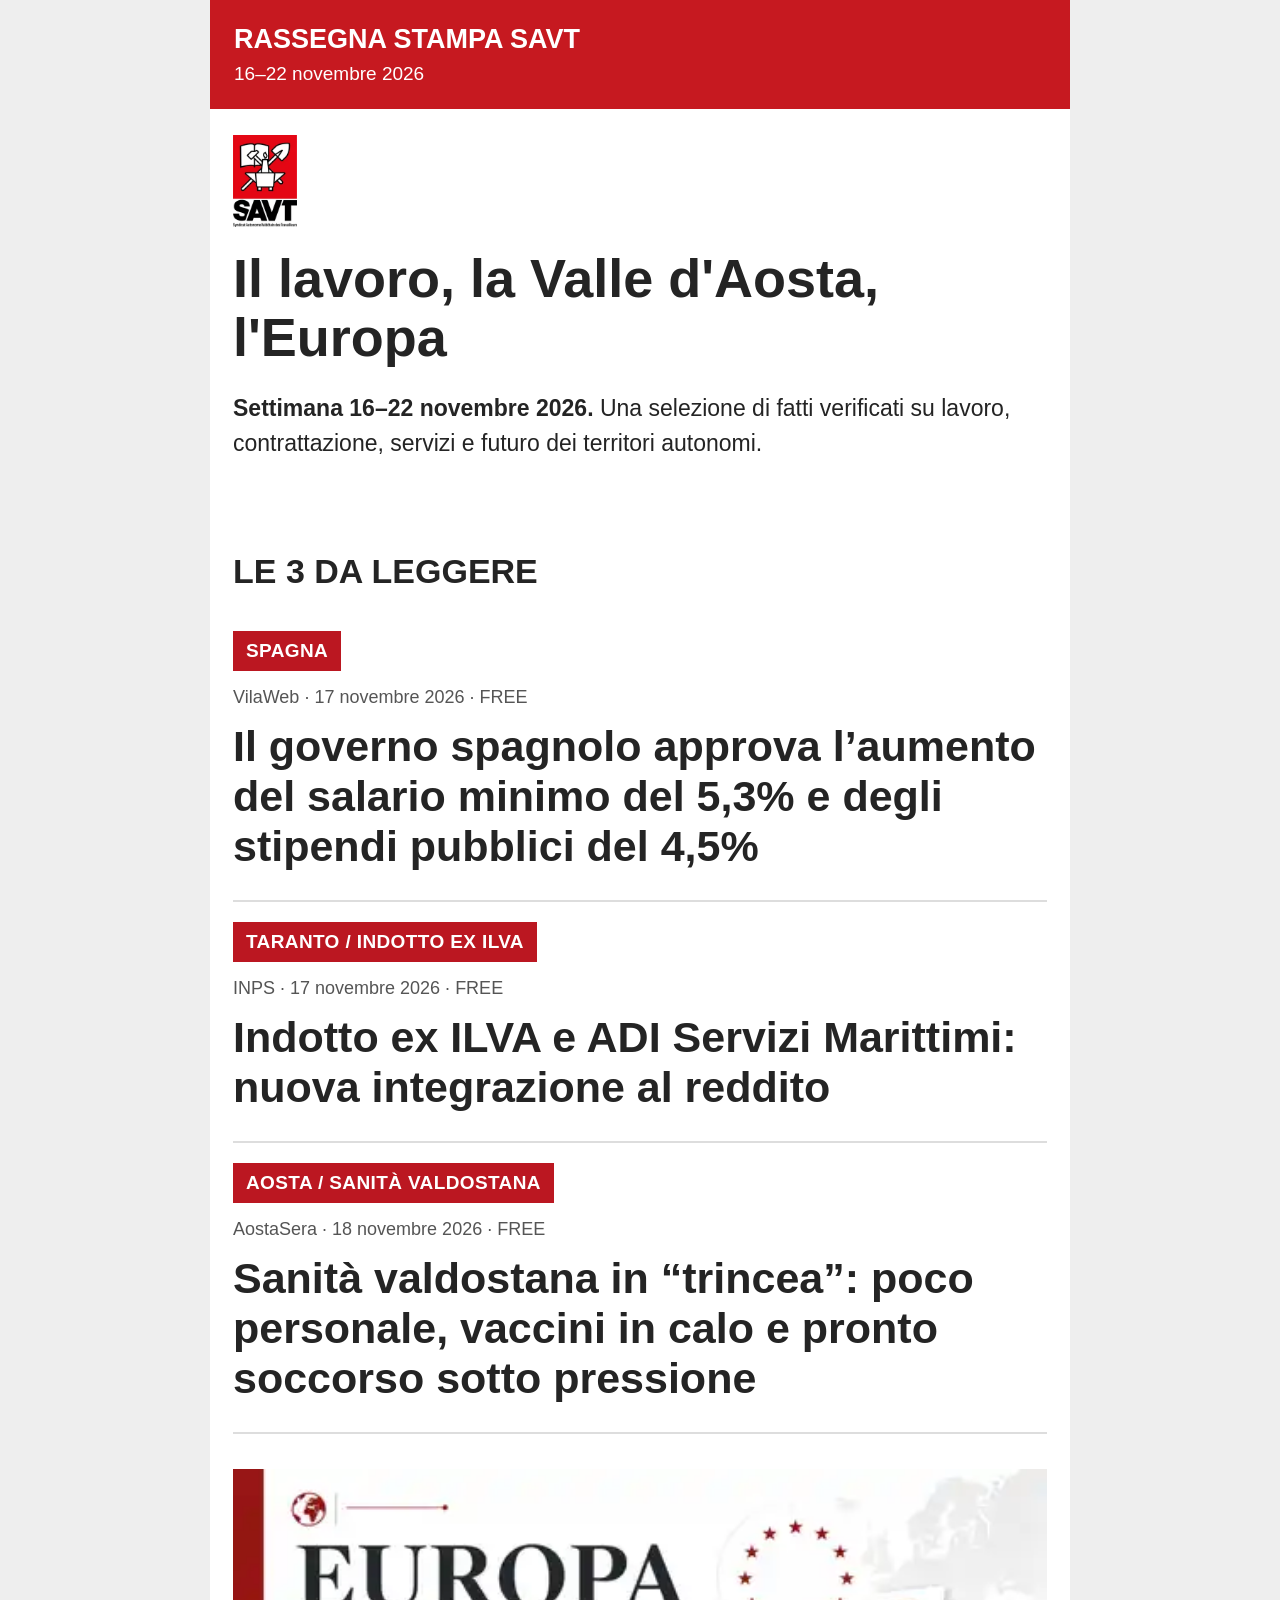
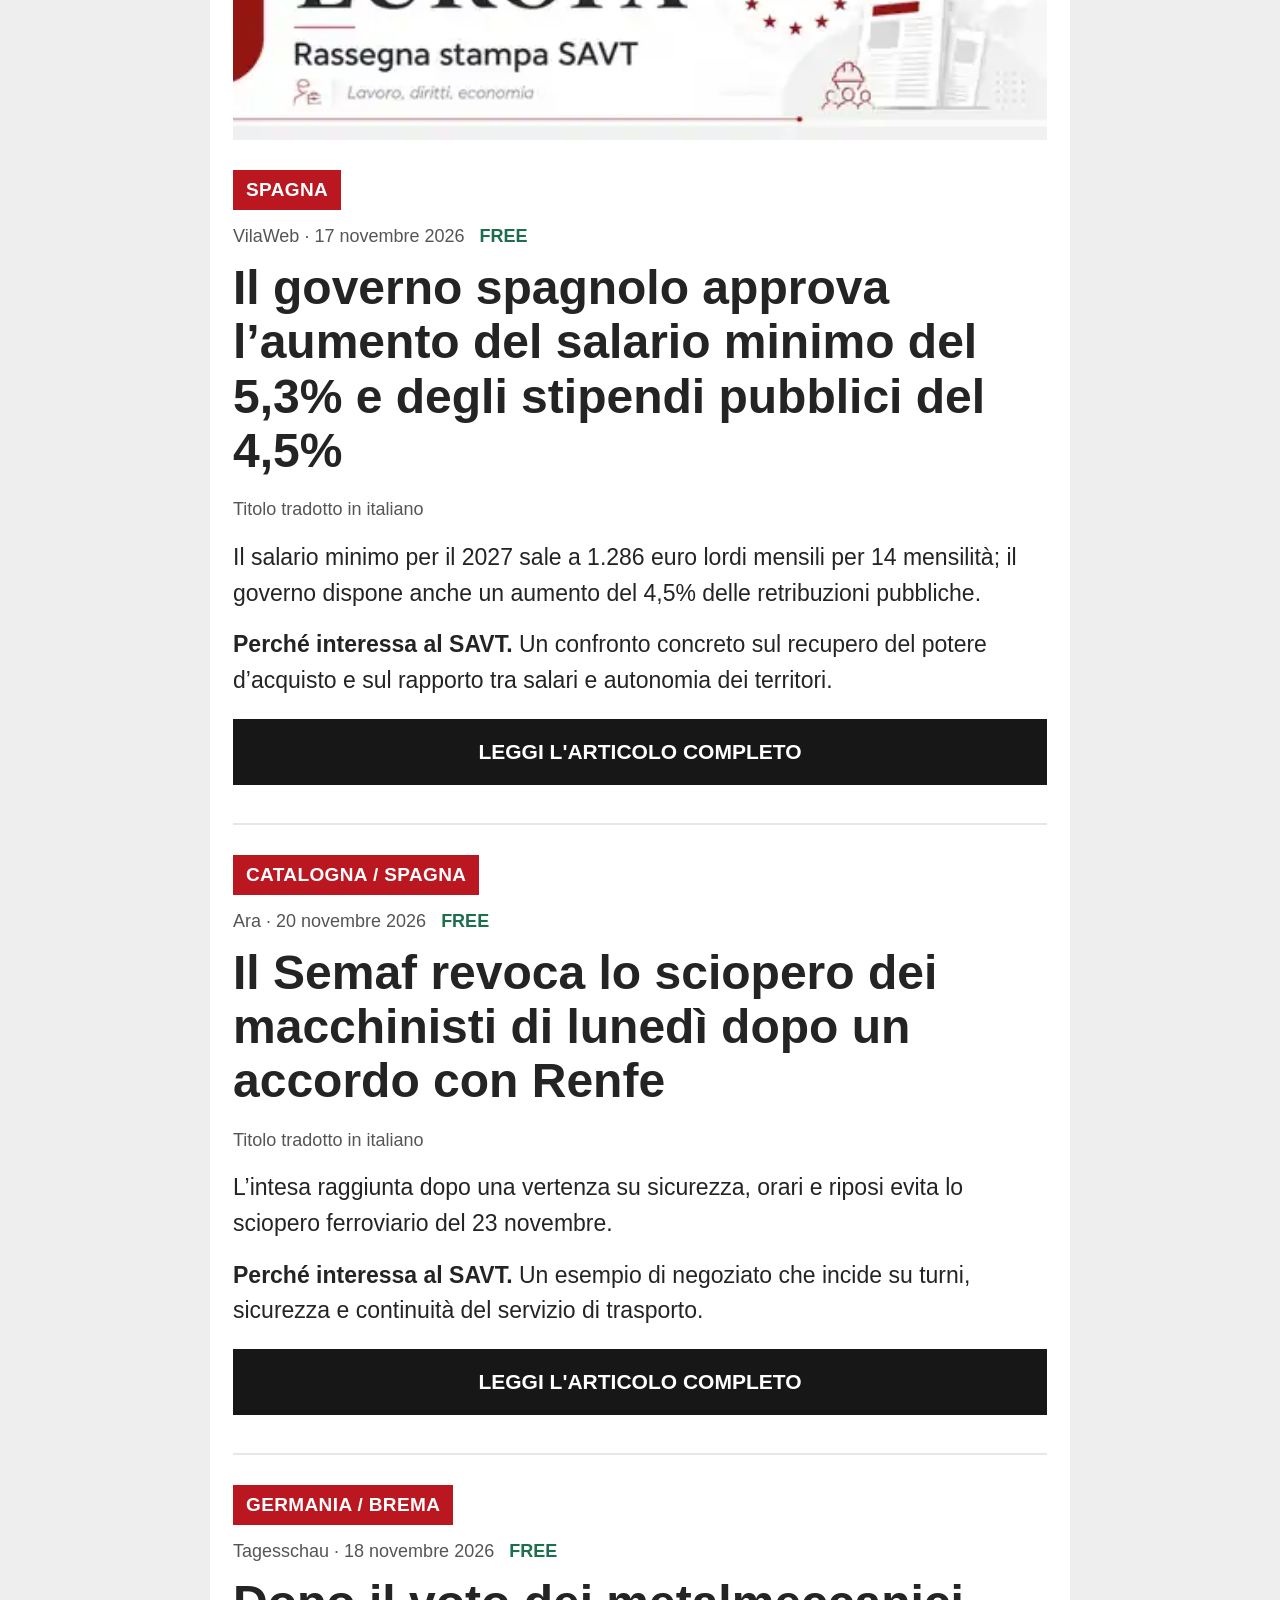
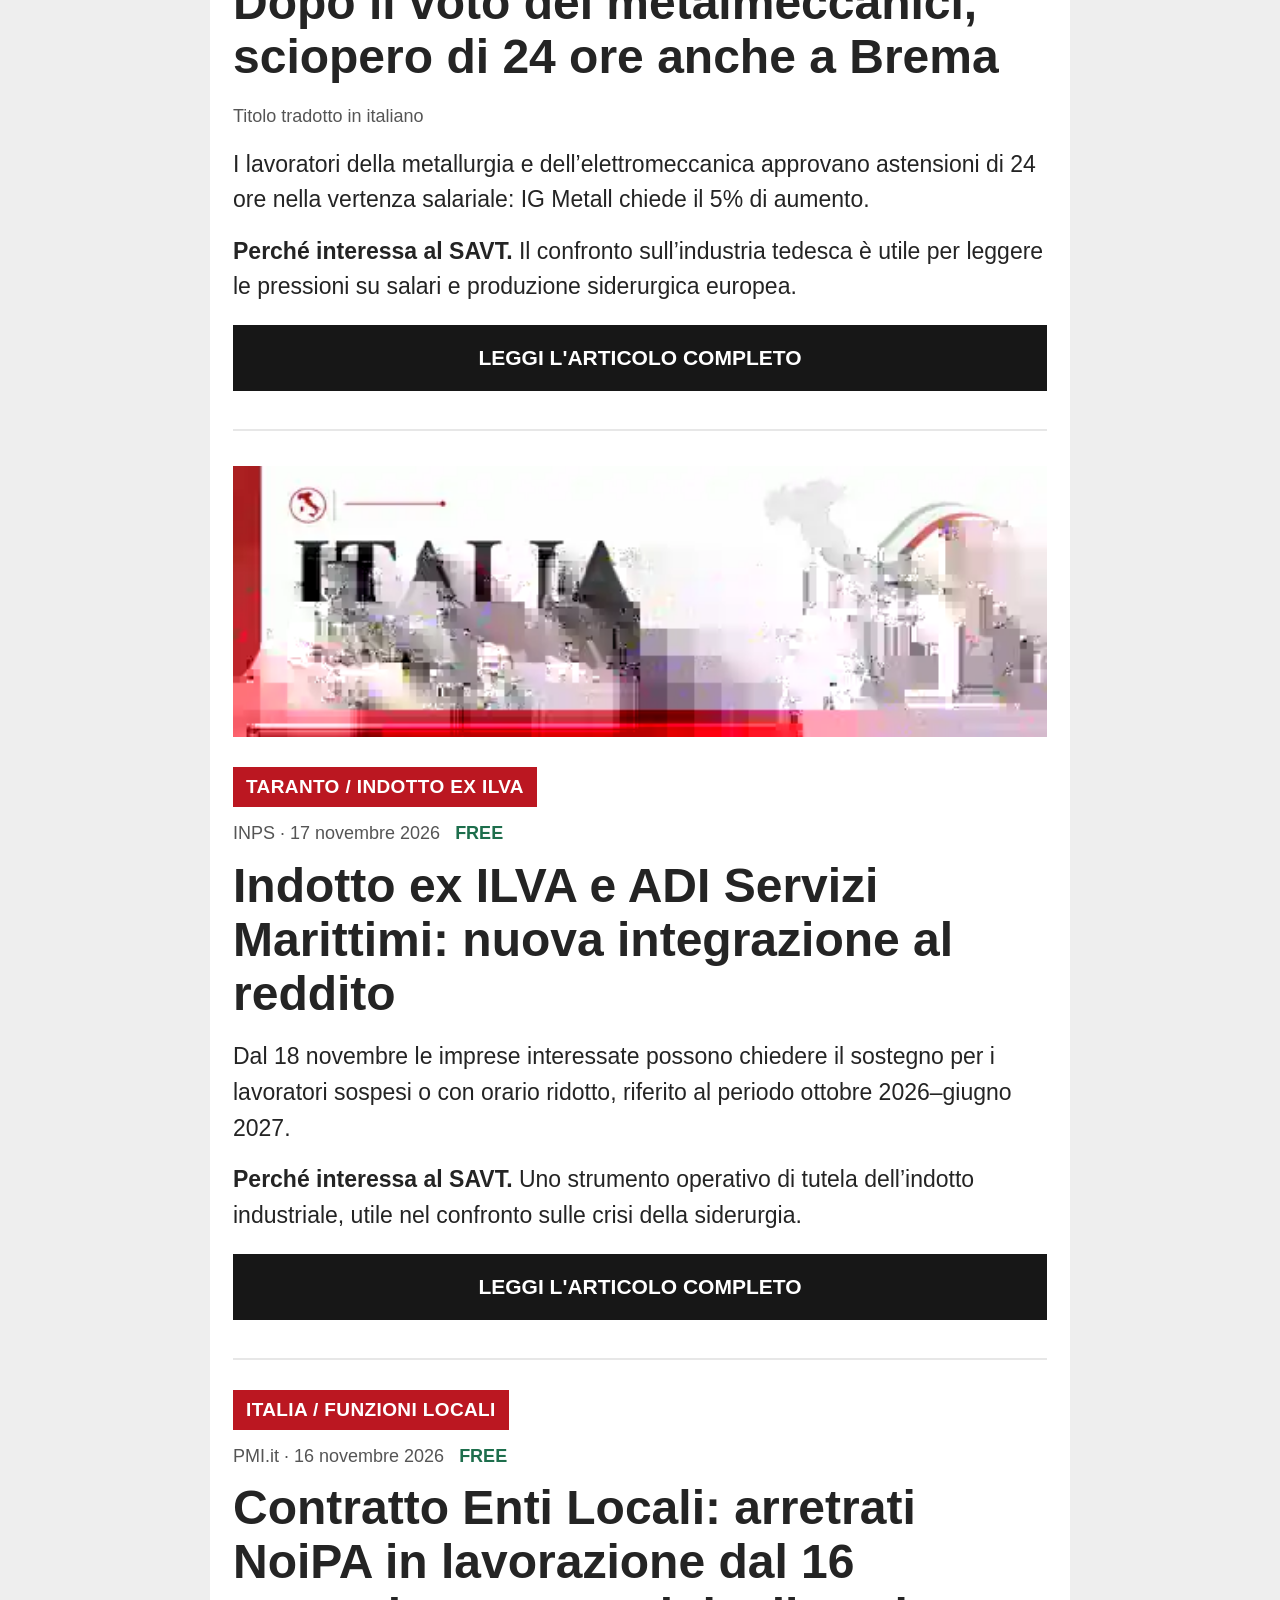
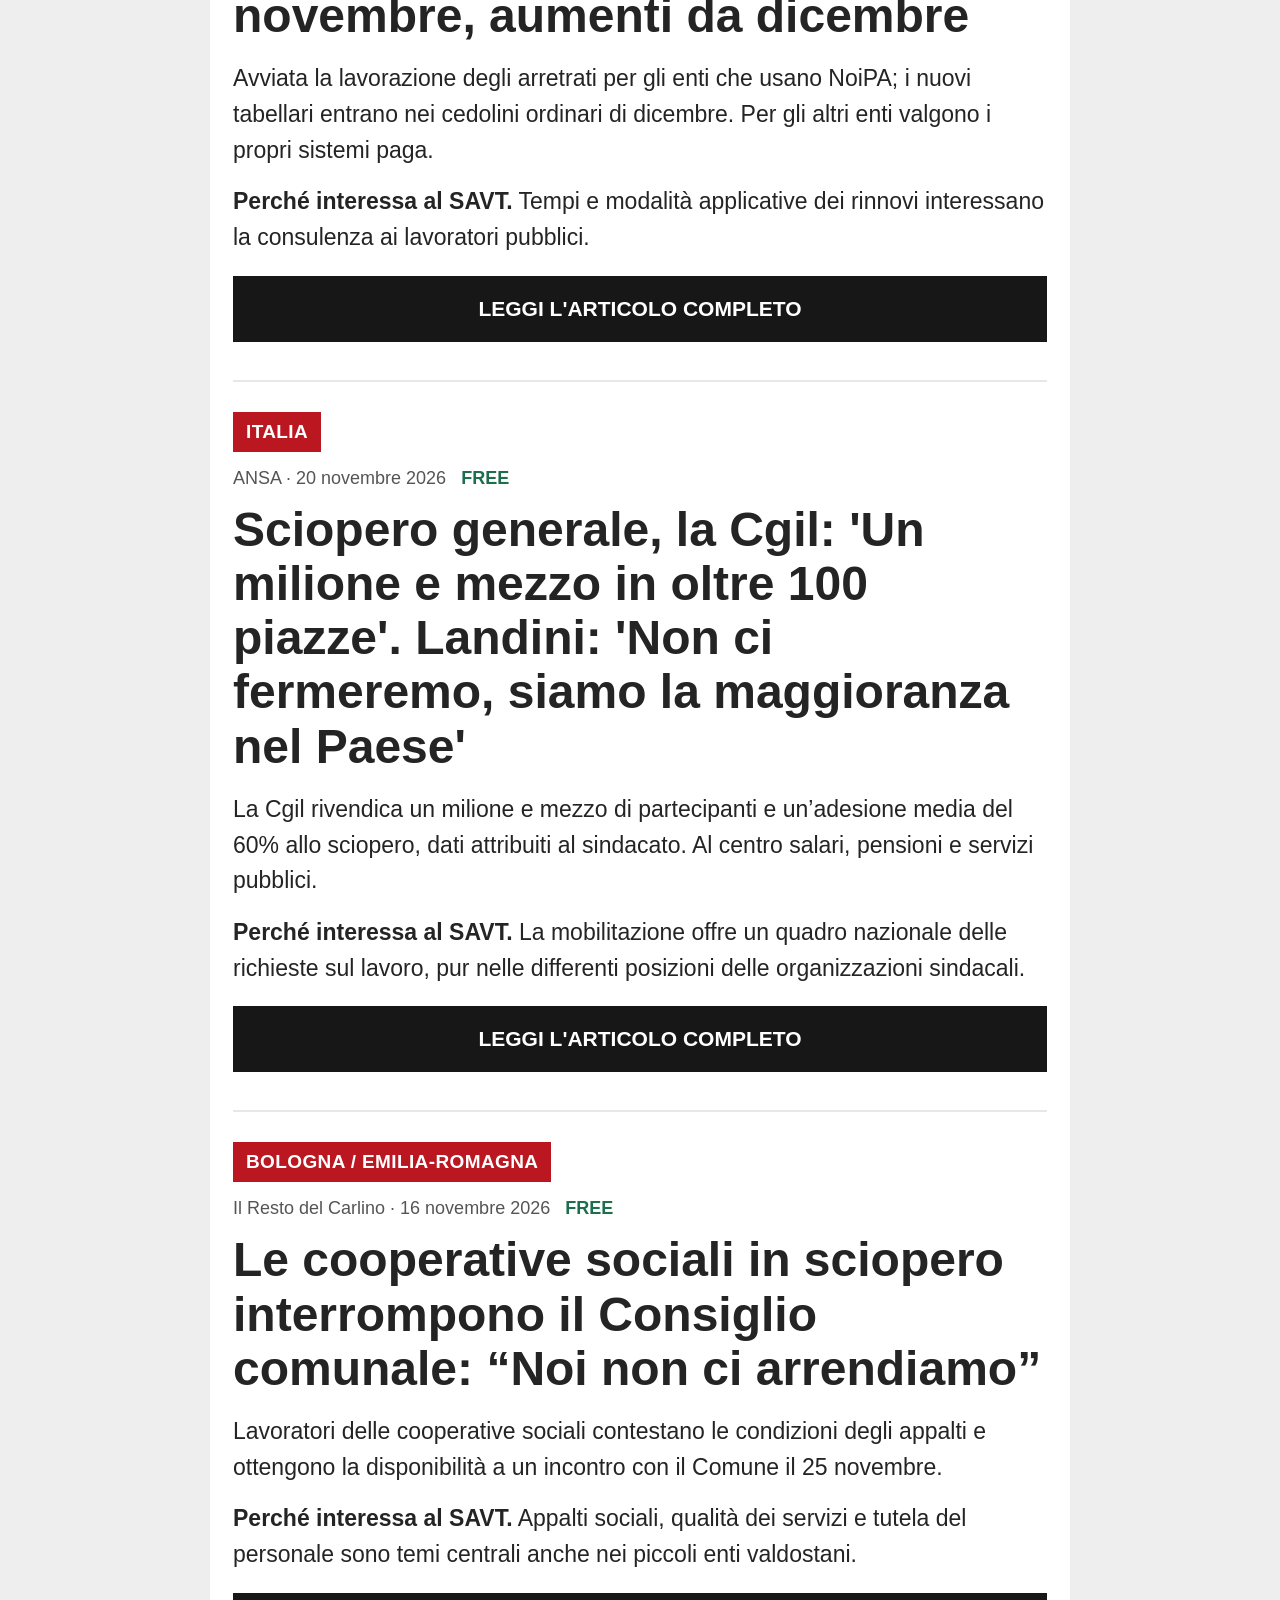
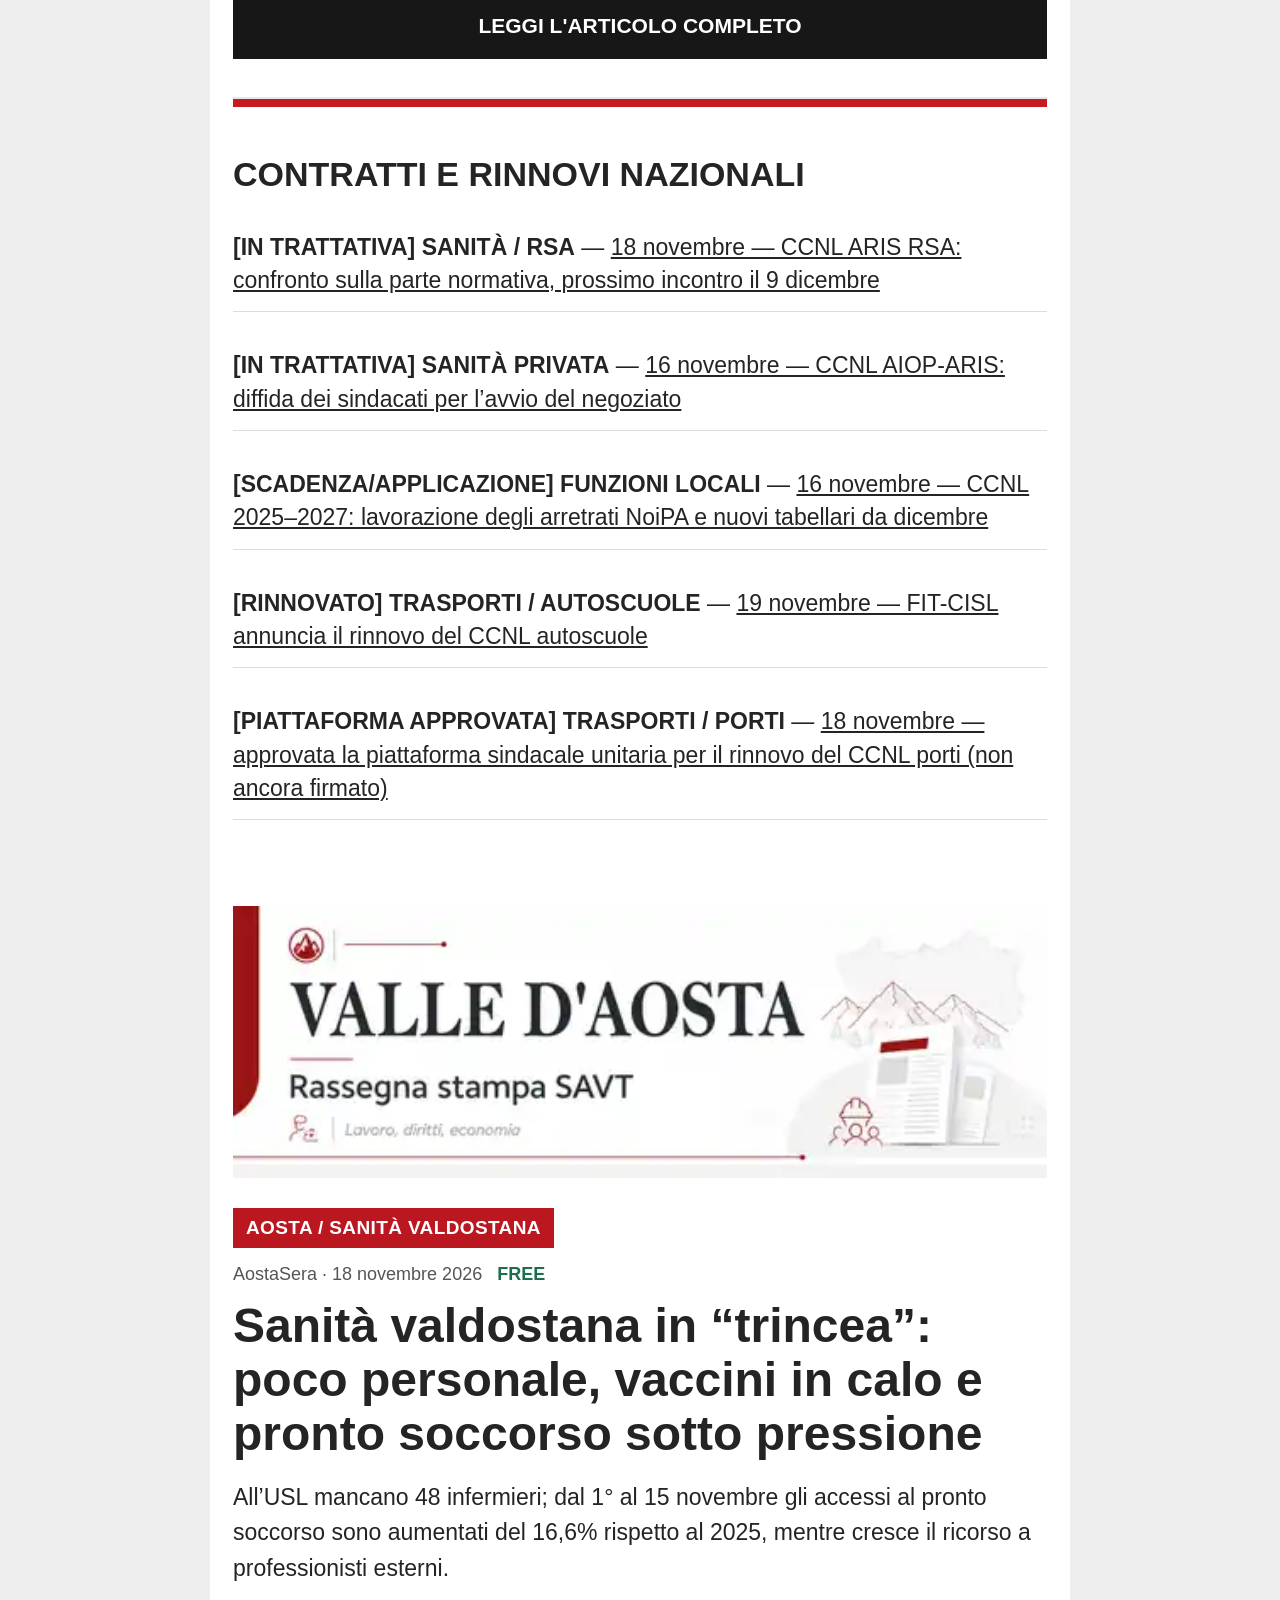
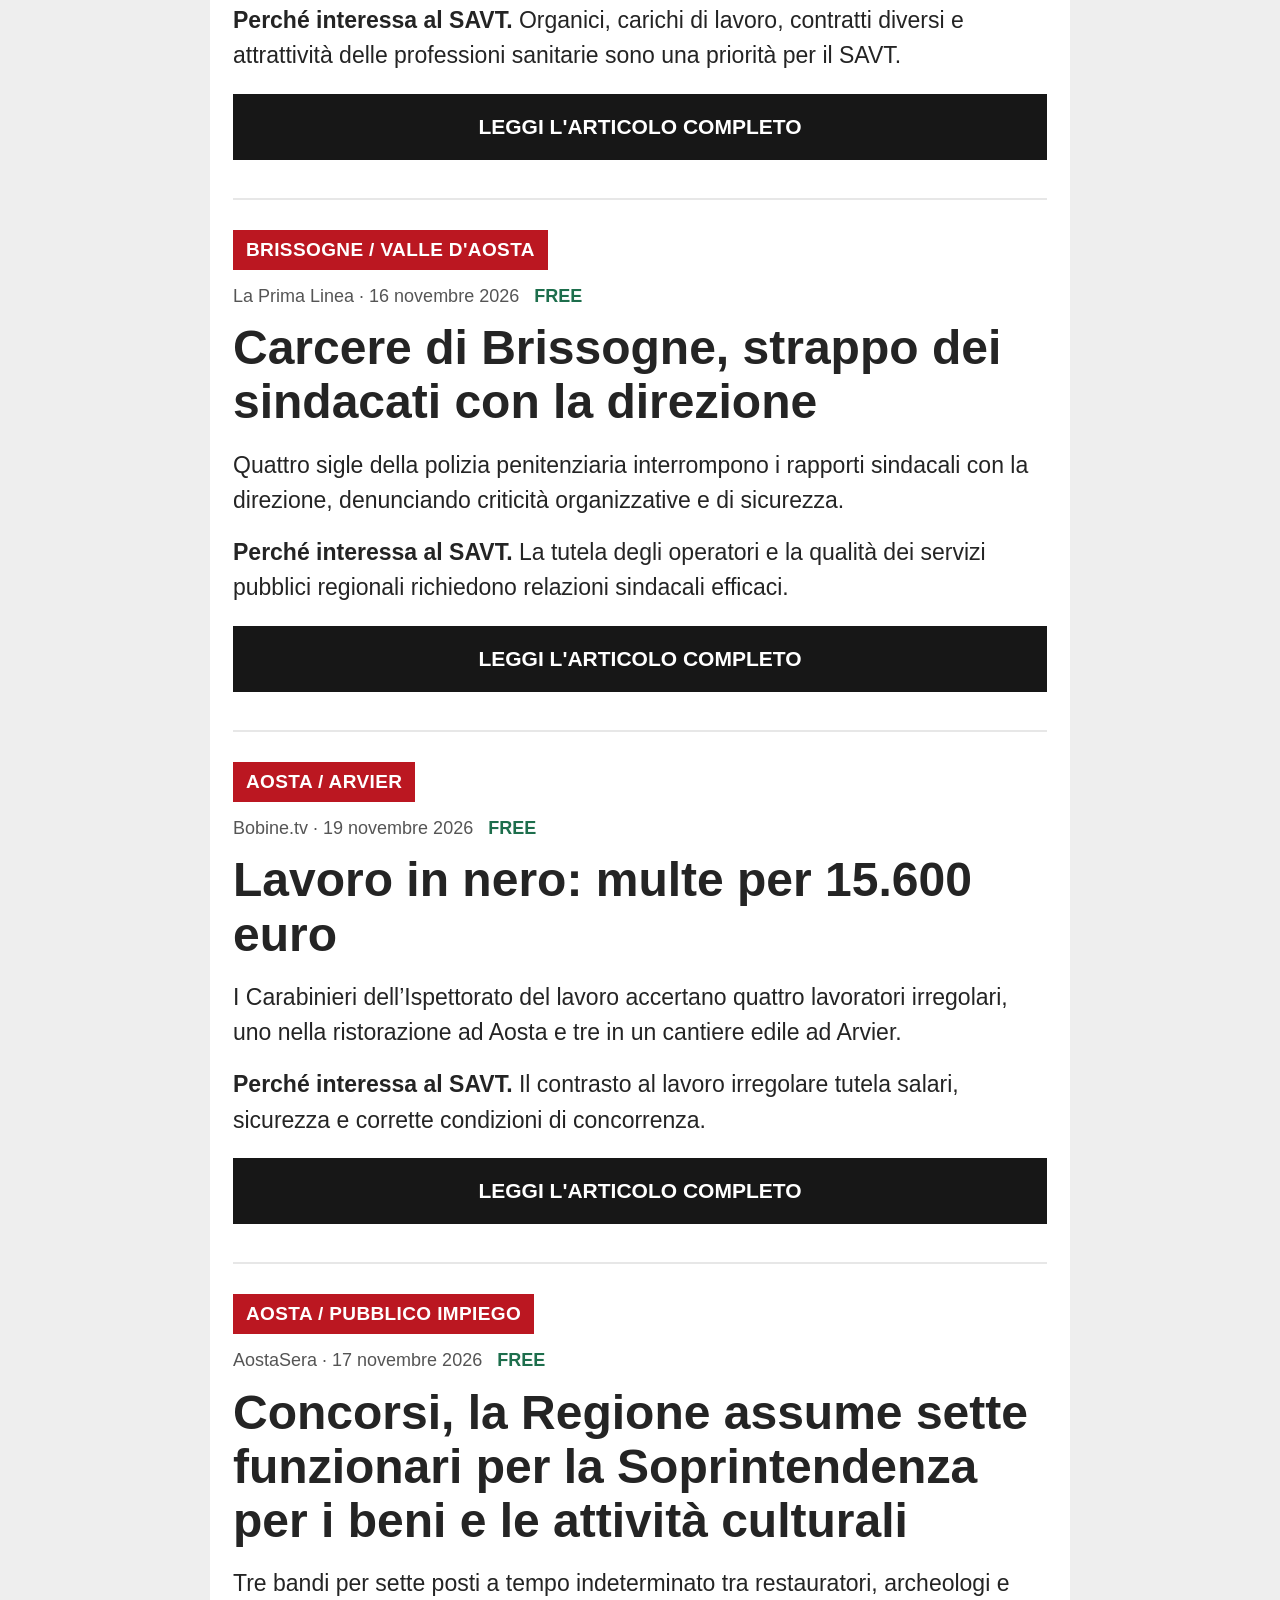
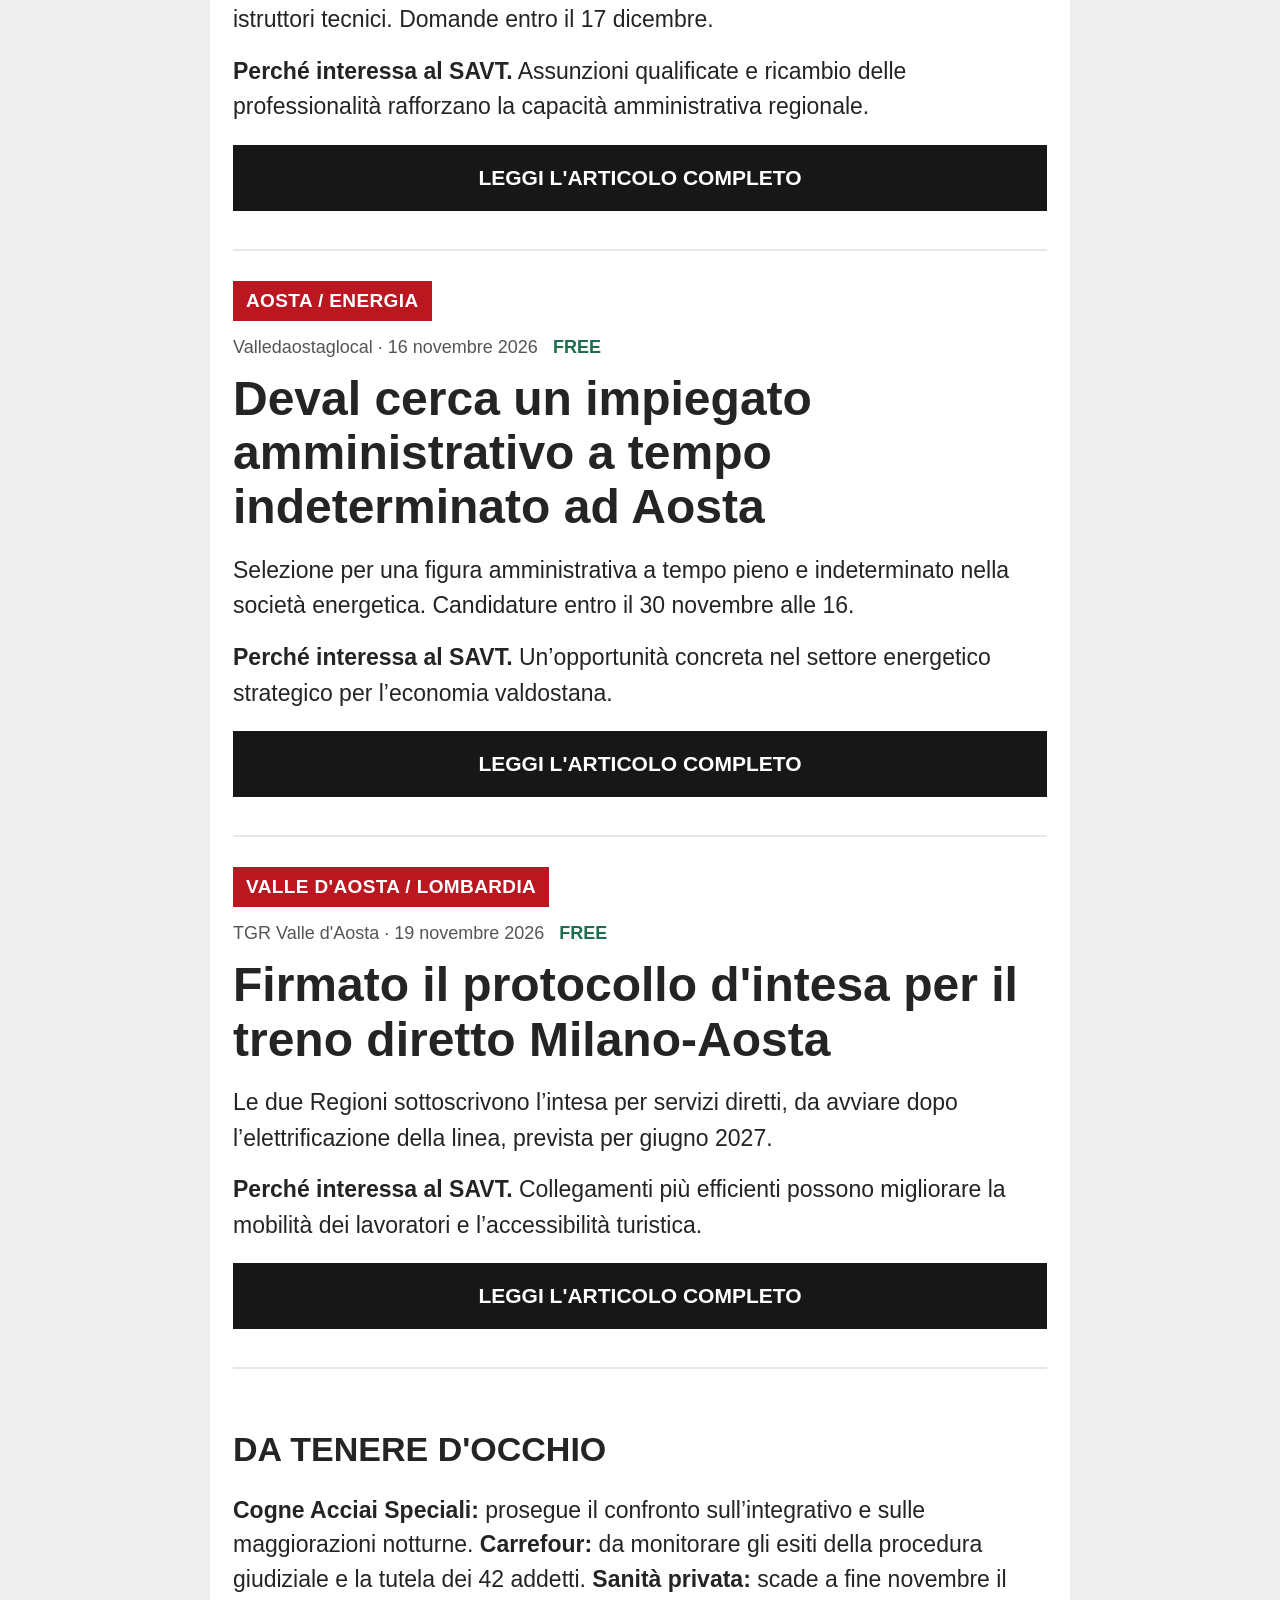
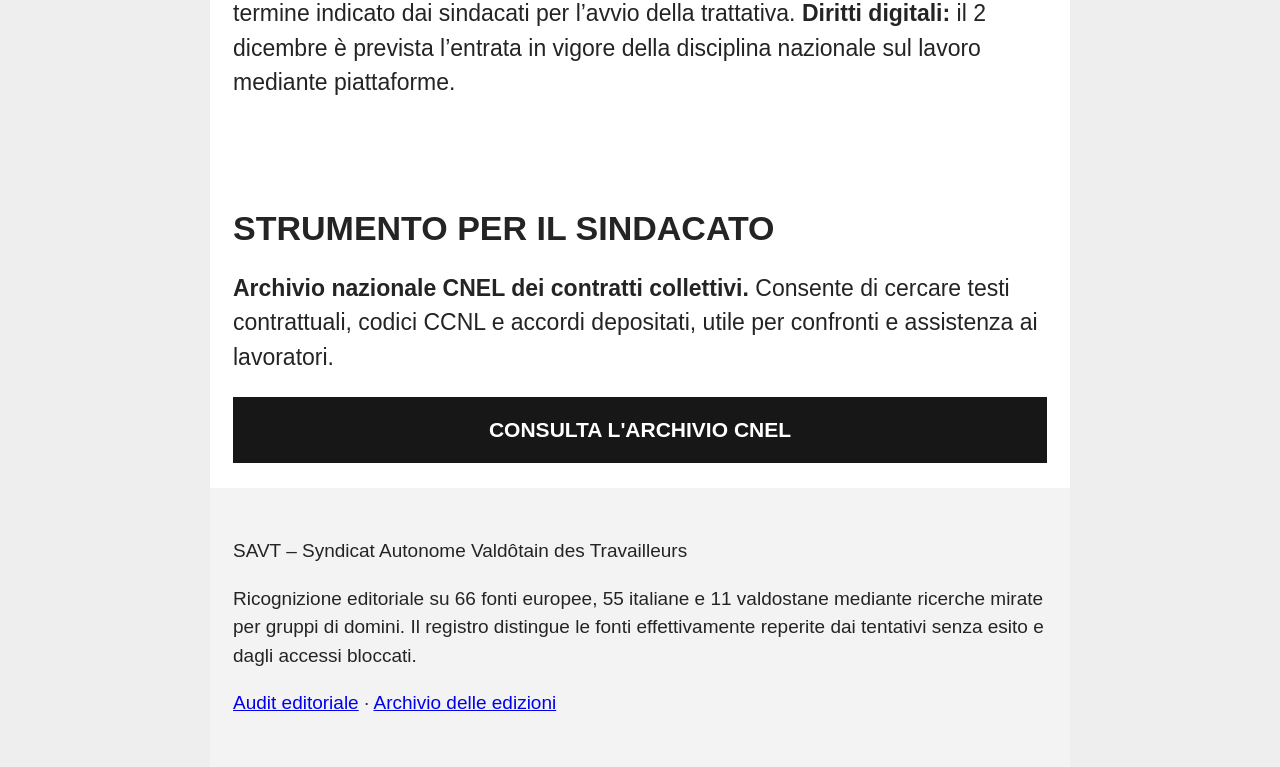
==== commit 1d51b108: "Integra CCNL autoscuole e piattaforma porti, 16-22 novembre" ====
--- a/index.html
+++ b/index.html
@@ -1 +1 @@
-<!doctype html><html lang="it"><head><meta charset="utf-8"><meta name="viewport" content="width=device-width,initial-scale=1"><meta name="savt-build" content="2026-11-23-edizione-2026-11-16-22"><title>Rassegna stampa SAVT — 16–22 novembre 2026</title><style>*{box-sizing:border-box}html{scroll-behavior:smooth}body{margin:0;background:#eee;color:#242424;font-family:Arial,Helvetica,sans-serif}.page{max-width:860px;margin:auto;background:white}.top{background:#c61920;color:white;padding:24px;font-size:27px;font-weight:900}.top small{display:block;font-size:19px;font-weight:500;margin-top:8px}header{padding:26px 23px}.logo{height:92px;max-width:160px;object-fit:contain;display:block;margin-bottom:22px}h1{font-size:clamp(42px,7vw,54px);line-height:1.1;margin:14px 0}header p{font-size:23px;line-height:1.55}main{padding:0 23px}h2{font-size:34px;margin:36px 0 20px;line-height:1.15}.banner{width:100%;display:block;margin-top:35px}article{padding:30px 0 38px;border-bottom:2px solid #e7e7e7;scroll-margin-top:14px}.territory{display:inline-block;background:#bb1721;color:white;font-size:19px;font-weight:900;padding:9px 13px;margin-bottom:14px;letter-spacing:.02em}.meta{font-size:18px;color:#555;line-height:1.4;margin-bottom:12px}.free{font-weight:800;color:#1d6e4c;padding-left:10px}article h3{font-size:clamp(44px,5.5vw,48px);line-height:1.13;margin:8px 0 18px;overflow-wrap:anywhere}article p{font-size:23px;line-height:1.55;margin:16px 0}.translation{font-size:18px!important;color:#555}.cta{display:block;width:100%;padding:21px 13px;text-align:center;color:#fff;background:#171717;font-weight:800;font-size:21px;text-decoration:none;margin-top:20px}.highlight{padding-top:5px}.topitem{display:block;color:inherit;text-decoration:none;padding:20px 0 28px;border-bottom:2px solid #ddd}.topitem h3{font-size:clamp(38px,5vw,43px);line-height:1.16;margin:7px 0 0}.contracts{border-top:8px solid #c61920;padding:12px 0 28px}.contracts p{font-size:23px;line-height:1.45;border-bottom:1px solid #ddd;padding:14px 0}.contracts a{color:#242424}.watch{padding:25px 0}.watch p{font-size:23px;line-height:1.5}footer{padding:30px 23px;background:#f3f3f3;font-size:19px;line-height:1.5}a{overflow-wrap:anywhere}@media(max-width:600px){header{padding:23px 18px}main{padding:0 18px}.top{padding:20px 18px}article h3{font-size:44px}.topitem h3{font-size:39px}article p{font-size:23px}}</style></head><body><div class="page"><div class="top">RASSEGNA STAMPA SAVT <small>16–22 novembre 2026</small></div><header><img class="logo" src="[data-uri]" alt="Logo ufficiale SAVT"><h1>Il lavoro, la Valle d'Aosta, l'Europa</h1><p><strong>Settimana 16–22 novembre 2026.</strong> Una selezione di fatti verificati su lavoro, contrattazione, servizi e futuro dei territori autonomi.</p></header><main><section class="highlight" id="tre-da-leggere"><h2>LE 3 DA LEGGERE</h2><a class="topitem" href="#top-europa"><span class="territory">SPAGNA</span><div class="meta">VilaWeb · 17 novembre 2026 · FREE</div><h3>Il governo spagnolo approva l’aumento del salario minimo del 5,3% e degli stipendi pubblici del 4,5%</h3></a><a class="topitem" href="#top-italia"><span class="territory">TARANTO / INDOTTO EX ILVA</span><div class="meta">INPS · 17 novembre 2026 · FREE</div><h3>Indotto ex ILVA e ADI Servizi Marittimi: nuova integrazione al reddito</h3></a><a class="topitem" href="#top-vda"><span class="territory">AOSTA / SANITÀ VALDOSTANA</span><div class="meta">AostaSera · 18 novembre 2026 · FREE</div><h3>Sanità valdostana in “trincea”: poco personale, vaccini in calo e pronto soccorso sotto pressione</h3></a></section><section id="europa"><img class="banner" src="[data-uri]" alt="EUROPA"><article id="top-europa"><span class="territory">SPAGNA</span><div class="meta">VilaWeb · 17 novembre 2026 <span class="free">FREE</span></div><h3>Il governo spagnolo approva l’aumento del salario minimo del 5,3% e degli stipendi pubblici del 4,5%</h3><p class="translation">Titolo tradotto in italiano</p><p>Il salario minimo per il 2027 sale a 1.286 euro lordi mensili per 14 mensilità; il governo dispone anche un aumento del 4,5% delle retribuzioni pubbliche.</p><p><strong>Perché interessa al SAVT.</strong> Un confronto concreto sul recupero del potere d’acquisto e sul rapporto tra salari e autonomia dei territori.</p><a class="cta" href="https://www.vilaweb.cat/noticies/govern-espanyol-aprova-pujada-salari-minim-treballadors-publics/" target="_blank" rel="noopener noreferrer">LEGGI L'ARTICOLO COMPLETO</a></article><article ><span class="territory">CATALOGNA / SPAGNA</span><div class="meta">Ara · 20 novembre 2026 <span class="free">FREE</span></div><h3>Il Semaf revoca lo sciopero dei macchinisti di lunedì dopo un accordo con Renfe</h3><p class="translation">Titolo tradotto in italiano</p><p>L’intesa raggiunta dopo una vertenza su sicurezza, orari e riposi evita lo sciopero ferroviario del 23 novembre.</p><p><strong>Perché interessa al SAVT.</strong> Un esempio di negoziato che incide su turni, sicurezza e continuità del servizio di trasporto.</p><a class="cta" href="https://www.ara.cat/societat/mobilitat/semaf-desconvoca-vaga-maquinistes-dilluns-despres-d-acord-renfe_1_5916839.html" target="_blank" rel="noopener noreferrer">LEGGI L'ARTICOLO COMPLETO</a></article><article ><span class="territory">GERMANIA / BREMA</span><div class="meta">Tagesschau · 18 novembre 2026 <span class="free">FREE</span></div><h3>Dopo il voto dei metalmeccanici, sciopero di 24 ore anche a Brema</h3><p class="translation">Titolo tradotto in italiano</p><p>I lavoratori della metallurgia e dell’elettromeccanica approvano astensioni di 24 ore nella vertenza salariale: IG Metall chiede il 5% di aumento.</p><p><strong>Perché interessa al SAVT.</strong> Il confronto sull’industria tedesca è utile per leggere le pressioni su salari e produzione siderurgica europea.</p><a class="cta" href="https://www.tagesschau.de/inland/regional/bremen/rb-nach-ig-metall-abstimmung-steht-fest-24-stunden-streik-auch-in-bremen-102.html" target="_blank" rel="noopener noreferrer">LEGGI L'ARTICOLO COMPLETO</a></article></section><section id="italia"><img class="banner" src="[data-uri]" alt="ITALIA"><article id="top-italia"><span class="territory">TARANTO / INDOTTO EX ILVA</span><div class="meta">INPS · 17 novembre 2026 <span class="free">FREE</span></div><h3>Indotto ex ILVA e ADI Servizi Marittimi: nuova integrazione al reddito</h3><p>Dal 18 novembre le imprese interessate possono chiedere il sostegno per i lavoratori sospesi o con orario ridotto, riferito al periodo ottobre 2026–giugno 2027.</p><p><strong>Perché interessa al SAVT.</strong> Uno strumento operativo di tutela dell’indotto industriale, utile nel confronto sulle crisi della siderurgia.</p><a class="cta" href="https://www.inps.it/it/it/inps-comunica/notizie/dettaglio-news-page.news.2026.11.indotto-ex-ilva-e-adi-servizi-marittimi-nuova-integrazione-al-reddito.html" target="_blank" rel="noopener noreferrer">LEGGI L'ARTICOLO COMPLETO</a></article><article ><span class="territory">ITALIA / FUNZIONI LOCALI</span><div class="meta">PMI.it · 16 novembre 2026 <span class="free">FREE</span></div><h3>Contratto Enti Locali: arretrati NoiPA in lavorazione dal 16 novembre, aumenti da dicembre</h3><p>Avviata la lavorazione degli arretrati per gli enti che usano NoiPA; i nuovi tabellari entrano nei cedolini ordinari di dicembre. Per gli altri enti valgono i propri sistemi paga.</p><p><strong>Perché interessa al SAVT.</strong> Tempi e modalità applicative dei rinnovi interessano la consulenza ai lavoratori pubblici.</p><a class="cta" href="https://www.pmi.it/pubblica-amministrazione/pubblico-impiego/490603/contratto-enti-locali-aumenti-stipendio.html" target="_blank" rel="noopener noreferrer">LEGGI L'ARTICOLO COMPLETO</a></article><article ><span class="territory">ITALIA</span><div class="meta">ANSA · 20 novembre 2026 <span class="free">FREE</span></div><h3>Sciopero generale, la Cgil: 'Un milione e mezzo in oltre 100 piazze'. Landini: 'Non ci fermeremo, siamo la maggioranza nel Paese'</h3><p>La Cgil rivendica un milione e mezzo di partecipanti e un’adesione media del 60% allo sciopero, dati attribuiti al sindacato. Al centro salari, pensioni e servizi pubblici.</p><p><strong>Perché interessa al SAVT.</strong> La mobilitazione offre un quadro nazionale delle richieste sul lavoro, pur nelle differenti posizioni delle organizzazioni sindacali.</p><a class="cta" href="https://www.ansa.it/sito/notizie/cronaca/2026/11/20/oggi-lo-sciopero-generale.-in-piazza-lavoratori-e-studenti.-landini-ascoltare-le-piazze-non_599c502c-b0d3-44aa-8e7b-cdf04b274aeb.html" target="_blank" rel="noopener noreferrer">LEGGI L'ARTICOLO COMPLETO</a></article><article ><span class="territory">BOLOGNA / EMILIA-ROMAGNA</span><div class="meta">Il Resto del Carlino · 16 novembre 2026 <span class="free">FREE</span></div><h3>Le cooperative sociali in sciopero interrompono il Consiglio comunale: “Noi non ci arrendiamo”</h3><p>Lavoratori delle cooperative sociali contestano le condizioni degli appalti e ottengono la disponibilità a un incontro con il Comune il 25 novembre.</p><p><strong>Perché interessa al SAVT.</strong> Appalti sociali, qualità dei servizi e tutela del personale sono temi centrali anche nei piccoli enti valdostani.</p><a class="cta" href="https://www.ilrestodelcarlino.it/bologna/economia/sciopero-usb-consiglio-comunale-f13h6amt" target="_blank" rel="noopener noreferrer">LEGGI L'ARTICOLO COMPLETO</a></article></section><section class="contracts" id="contratti"><h2>CONTRATTI E RINNOVI NAZIONALI</h2><p><strong>[IN TRATTATIVA] SANITÀ / RSA</strong> — <a href="https://www.fpcgil.it/2026/11/18/contratti-incontro-rinnovo-ccnl-aris-rsa-del-18-novembre/" target="_blank" rel="noopener noreferrer">18 novembre — CCNL ARIS RSA: confronto sulla parte normativa, prossimo incontro il 9 dicembre</a></p><p><strong>[IN TRATTATIVA] SANITÀ PRIVATA</strong> — <a href="https://www.fpcgil.it/2026/11/16/sanita-privata-fp-cgil-cisl-fp-uil-fp-scrivono-ai-presidenti-di-aiop-e-aris-e-a-meloni-schillaci-e-fedriga-dieci-giorni-per-aprire-il-negoziato-pronti-a-iniziative-legali/" target="_blank" rel="noopener noreferrer">16 novembre — CCNL AIOP-ARIS: diffida dei sindacati per l’avvio del negoziato</a></p><p><strong>[SCADENZA/APPLICAZIONE] FUNZIONI LOCALI</strong> — <a href="https://www.pmi.it/pubblica-amministrazione/pubblico-impiego/490603/contratto-enti-locali-aumenti-stipendio.html" target="_blank" rel="noopener noreferrer">16 novembre — CCNL 2025–2027: lavorazione degli arretrati NoiPA e nuovi tabellari da dicembre</a></p></section><section id="vda"><img class="banner" src="[data-uri]" alt="VALLE D'AOSTA"><article id="top-vda"><span class="territory">AOSTA / SANITÀ VALDOSTANA</span><div class="meta">AostaSera · 18 novembre 2026 <span class="free">FREE</span></div><h3>Sanità valdostana in “trincea”: poco personale, vaccini in calo e pronto soccorso sotto pressione</h3><p>All’USL mancano 48 infermieri; dal 1° al 15 novembre gli accessi al pronto soccorso sono aumentati del 16,6% rispetto al 2025, mentre cresce il ricorso a professionisti esterni.</p><p><strong>Perché interessa al SAVT.</strong> Organici, carichi di lavoro, contratti diversi e attrattività delle professioni sanitarie sono una priorità per il SAVT.</p><a class="cta" href="https://aostasera.it/notizie/sanita-notizie/sanita-valdostana-in-trincea-poco-personale-vaccini-in-calo-e-pronto-soccorso-sotto-pressione/" target="_blank" rel="noopener noreferrer">LEGGI L'ARTICOLO COMPLETO</a></article><article ><span class="territory">BRISSOGNE / VALLE D'AOSTA</span><div class="meta">La Prima Linea · 16 novembre 2026 <span class="free">FREE</span></div><h3>Carcere di Brissogne, strappo dei sindacati con la direzione</h3><p>Quattro sigle della polizia penitenziaria interrompono i rapporti sindacali con la direzione, denunciando criticità organizzative e di sicurezza.</p><p><strong>Perché interessa al SAVT.</strong> La tutela degli operatori e la qualità dei servizi pubblici regionali richiedono relazioni sindacali efficaci.</p><a class="cta" href="https://www.laprimalinea.it/2026/11/16/mobile/leggi-notizia/argomenti/cronaca-31/articolo/carcere-di-brissogne-strappo-dei-sindacati-con-la-direzione.html" target="_blank" rel="noopener noreferrer">LEGGI L'ARTICOLO COMPLETO</a></article><article ><span class="territory">AOSTA / ARVIER</span><div class="meta">Bobine.tv · 19 novembre 2026 <span class="free">FREE</span></div><h3>Lavoro in nero: multe per 15.600 euro</h3><p>I Carabinieri dell’Ispettorato del lavoro accertano quattro lavoratori irregolari, uno nella ristorazione ad Aosta e tre in un cantiere edile ad Arvier.</p><p><strong>Perché interessa al SAVT.</strong> Il contrasto al lavoro irregolare tutela salari, sicurezza e corrette condizioni di concorrenza.</p><a class="cta" href="https://bobine.tv/2026/11/19/valle-daosta-aosta-arvier-carabinieri-nucleo-ispettorato-lavoro-in-nero-sanzioni/" target="_blank" rel="noopener noreferrer">LEGGI L'ARTICOLO COMPLETO</a></article><article ><span class="territory">AOSTA / PUBBLICO IMPIEGO</span><div class="meta">AostaSera · 17 novembre 2026 <span class="free">FREE</span></div><h3>Concorsi, la Regione assume sette funzionari per la Soprintendenza per i beni e le attività culturali</h3><p>Tre bandi per sette posti a tempo indeterminato tra restauratori, archeologi e istruttori tecnici. Domande entro il 17 dicembre.</p><p><strong>Perché interessa al SAVT.</strong> Assunzioni qualificate e ricambio delle professionalità rafforzano la capacità amministrativa regionale.</p><a class="cta" href="https://aostasera.it/notizie/lavoro/concorsi-la-regione-assume-sette-funzionari-per-la-soprintendenza-per-i-beni-e-le-attivita-culturali/" target="_blank" rel="noopener noreferrer">LEGGI L'ARTICOLO COMPLETO</a></article><article ><span class="territory">AOSTA / ENERGIA</span><div class="meta">Valledaostaglocal · 16 novembre 2026 <span class="free">FREE</span></div><h3>Deval cerca un impiegato amministrativo a tempo indeterminato ad Aosta</h3><p>Selezione per una figura amministrativa a tempo pieno e indeterminato nella società energetica. Candidature entro il 30 novembre alle 16.</p><p><strong>Perché interessa al SAVT.</strong> Un’opportunità concreta nel settore energetico strategico per l’economia valdostana.</p><a class="cta" href="https://www.valledaostaglocal.it/2026/11/16/mobile/leggi-notizia/argomenti/lavorolavoro/articolo/deval-cerca-un-impiegato-amministrativo-a-tempo-indeterminato-ad-aosta.html" target="_blank" rel="noopener noreferrer">LEGGI L'ARTICOLO COMPLETO</a></article><article ><span class="territory">VALLE D'AOSTA / LOMBARDIA</span><div class="meta">TGR Valle d'Aosta · 19 novembre 2026 <span class="free">FREE</span></div><h3>Firmato il protocollo d'intesa per il treno diretto Milano-Aosta</h3><p>Le due Regioni sottoscrivono l’intesa per servizi diretti, da avviare dopo l’elettrificazione della linea, prevista per giugno 2027.</p><p><strong>Perché interessa al SAVT.</strong> Collegamenti più efficienti possono migliorare la mobilità dei lavoratori e l’accessibilità turistica.</p><a class="cta" href="https://www.rainews.it/tgr/vda/articoli/2026/11/firmato-il-protocollo-dintesa-per-il-treno-diretto-milano-aosta-ead271b9-c56d-4195-8d25-73839360d637.html" target="_blank" rel="noopener noreferrer">LEGGI L'ARTICOLO COMPLETO</a></article></section><section class="watch"><h2>DA TENERE D'OCCHIO</h2><p><strong>Cogne Acciai Speciali:</strong> prosegue il confronto sull’integrativo e sulle maggiorazioni notturne. <strong>Carrefour:</strong> da monitorare gli esiti della procedura giudiziale e la tutela dei 42 addetti. <strong>Sanità privata:</strong> scade a fine novembre il termine indicato dai sindacati per l’avvio della trattativa. <strong>Diritti digitali:</strong> il 2 dicembre è prevista l’entrata in vigore della disciplina nazionale sul lavoro mediante piattaforme.</p></section><section class="watch"><h2>STRUMENTO PER IL SINDACATO</h2><p><strong>Archivio nazionale CNEL dei contratti collettivi.</strong> Consente di cercare testi contrattuali, codici CCNL e accordi depositati, utile per confronti e assistenza ai lavoratori.</p><a class="cta" href="https://www.cnel.it/archivio-contratti/" target="_blank" rel="noopener noreferrer">CONSULTA L'ARCHIVIO CNEL</a></section></main><footer><p>SAVT – Syndicat Autonome Valdôtain des Travailleurs</p><p>Ricognizione editoriale su 66 fonti europee, 55 italiane e 11 valdostane mediante ricerche mirate per gruppi di domini. Il registro distingue le fonti effettivamente reperite dai tentativi senza esito e dagli accessi bloccati.</p><p><a href="https://github.com/savtcommunication-bit/rassegna-stampa-savt/blob/main/audit/2026-11-16-22.md">Audit editoriale</a> · <a href="/rassegna-stampa-savt/archivio/">Archivio delle edizioni</a></p></footer></div></body></html>+<!doctype html><html lang="it"><head><meta charset="utf-8"><meta name="viewport" content="width=device-width,initial-scale=1"><meta name="savt-build" content="2026-11-23-edizione-2026-11-16-22"><title>Rassegna stampa SAVT — 16–22 novembre 2026</title><style>*{box-sizing:border-box}html{scroll-behavior:smooth}body{margin:0;background:#eee;color:#242424;font-family:Arial,Helvetica,sans-serif}.page{max-width:860px;margin:auto;background:white}.top{background:#c61920;color:white;padding:24px;font-size:27px;font-weight:900}.top small{display:block;font-size:19px;font-weight:500;margin-top:8px}header{padding:26px 23px}.logo{height:92px;max-width:160px;object-fit:contain;display:block;margin-bottom:22px}h1{font-size:clamp(42px,7vw,54px);line-height:1.1;margin:14px 0}header p{font-size:23px;line-height:1.55}main{padding:0 23px}h2{font-size:34px;margin:36px 0 20px;line-height:1.15}.banner{width:100%;display:block;margin-top:35px}article{padding:30px 0 38px;border-bottom:2px solid #e7e7e7;scroll-margin-top:14px}.territory{display:inline-block;background:#bb1721;color:white;font-size:19px;font-weight:900;padding:9px 13px;margin-bottom:14px;letter-spacing:.02em}.meta{font-size:18px;color:#555;line-height:1.4;margin-bottom:12px}.free{font-weight:800;color:#1d6e4c;padding-left:10px}article h3{font-size:clamp(44px,5.5vw,48px);line-height:1.13;margin:8px 0 18px;overflow-wrap:anywhere}article p{font-size:23px;line-height:1.55;margin:16px 0}.translation{font-size:18px!important;color:#555}.cta{display:block;width:100%;padding:21px 13px;text-align:center;color:#fff;background:#171717;font-weight:800;font-size:21px;text-decoration:none;margin-top:20px}.highlight{padding-top:5px}.topitem{display:block;color:inherit;text-decoration:none;padding:20px 0 28px;border-bottom:2px solid #ddd}.topitem h3{font-size:clamp(38px,5vw,43px);line-height:1.16;margin:7px 0 0}.contracts{border-top:8px solid #c61920;padding:12px 0 28px}.contracts p{font-size:23px;line-height:1.45;border-bottom:1px solid #ddd;padding:14px 0}.contracts a{color:#242424}.watch{padding:25px 0}.watch p{font-size:23px;line-height:1.5}footer{padding:30px 23px;background:#f3f3f3;font-size:19px;line-height:1.5}a{overflow-wrap:anywhere}@media(max-width:600px){header{padding:23px 18px}main{padding:0 18px}.top{padding:20px 18px}article h3{font-size:44px}.topitem h3{font-size:39px}article p{font-size:23px}}</style></head><body><div class="page"><div class="top">RASSEGNA STAMPA SAVT <small>16–22 novembre 2026</small></div><header><img class="logo" src="[data-uri]" alt="Logo ufficiale SAVT"><h1>Il lavoro, la Valle d'Aosta, l'Europa</h1><p><strong>Settimana 16–22 novembre 2026.</strong> Una selezione di fatti verificati su lavoro, contrattazione, servizi e futuro dei territori autonomi.</p></header><main><section class="highlight" id="tre-da-leggere"><h2>LE 3 DA LEGGERE</h2><a class="topitem" href="#top-europa"><span class="territory">SPAGNA</span><div class="meta">VilaWeb · 17 novembre 2026 · FREE</div><h3>Il governo spagnolo approva l’aumento del salario minimo del 5,3% e degli stipendi pubblici del 4,5%</h3></a><a class="topitem" href="#top-italia"><span class="territory">TARANTO / INDOTTO EX ILVA</span><div class="meta">INPS · 17 novembre 2026 · FREE</div><h3>Indotto ex ILVA e ADI Servizi Marittimi: nuova integrazione al reddito</h3></a><a class="topitem" href="#top-vda"><span class="territory">AOSTA / SANITÀ VALDOSTANA</span><div class="meta">AostaSera · 18 novembre 2026 · FREE</div><h3>Sanità valdostana in “trincea”: poco personale, vaccini in calo e pronto soccorso sotto pressione</h3></a></section><section id="europa"><img class="banner" src="[data-uri]" alt="EUROPA"><article id="top-europa"><span class="territory">SPAGNA</span><div class="meta">VilaWeb · 17 novembre 2026 <span class="free">FREE</span></div><h3>Il governo spagnolo approva l’aumento del salario minimo del 5,3% e degli stipendi pubblici del 4,5%</h3><p class="translation">Titolo tradotto in italiano</p><p>Il salario minimo per il 2027 sale a 1.286 euro lordi mensili per 14 mensilità; il governo dispone anche un aumento del 4,5% delle retribuzioni pubbliche.</p><p><strong>Perché interessa al SAVT.</strong> Un confronto concreto sul recupero del potere d’acquisto e sul rapporto tra salari e autonomia dei territori.</p><a class="cta" href="https://www.vilaweb.cat/noticies/govern-espanyol-aprova-pujada-salari-minim-treballadors-publics/" target="_blank" rel="noopener noreferrer">LEGGI L'ARTICOLO COMPLETO</a></article><article ><span class="territory">CATALOGNA / SPAGNA</span><div class="meta">Ara · 20 novembre 2026 <span class="free">FREE</span></div><h3>Il Semaf revoca lo sciopero dei macchinisti di lunedì dopo un accordo con Renfe</h3><p class="translation">Titolo tradotto in italiano</p><p>L’intesa raggiunta dopo una vertenza su sicurezza, orari e riposi evita lo sciopero ferroviario del 23 novembre.</p><p><strong>Perché interessa al SAVT.</strong> Un esempio di negoziato che incide su turni, sicurezza e continuità del servizio di trasporto.</p><a class="cta" href="https://www.ara.cat/societat/mobilitat/semaf-desconvoca-vaga-maquinistes-dilluns-despres-d-acord-renfe_1_5916839.html" target="_blank" rel="noopener noreferrer">LEGGI L'ARTICOLO COMPLETO</a></article><article ><span class="territory">GERMANIA / BREMA</span><div class="meta">Tagesschau · 18 novembre 2026 <span class="free">FREE</span></div><h3>Dopo il voto dei metalmeccanici, sciopero di 24 ore anche a Brema</h3><p class="translation">Titolo tradotto in italiano</p><p>I lavoratori della metallurgia e dell’elettromeccanica approvano astensioni di 24 ore nella vertenza salariale: IG Metall chiede il 5% di aumento.</p><p><strong>Perché interessa al SAVT.</strong> Il confronto sull’industria tedesca è utile per leggere le pressioni su salari e produzione siderurgica europea.</p><a class="cta" href="https://www.tagesschau.de/inland/regional/bremen/rb-nach-ig-metall-abstimmung-steht-fest-24-stunden-streik-auch-in-bremen-102.html" target="_blank" rel="noopener noreferrer">LEGGI L'ARTICOLO COMPLETO</a></article></section><section id="italia"><img class="banner" src="[data-uri]" alt="ITALIA"><article id="top-italia"><span class="territory">TARANTO / INDOTTO EX ILVA</span><div class="meta">INPS · 17 novembre 2026 <span class="free">FREE</span></div><h3>Indotto ex ILVA e ADI Servizi Marittimi: nuova integrazione al reddito</h3><p>Dal 18 novembre le imprese interessate possono chiedere il sostegno per i lavoratori sospesi o con orario ridotto, riferito al periodo ottobre 2026–giugno 2027.</p><p><strong>Perché interessa al SAVT.</strong> Uno strumento operativo di tutela dell’indotto industriale, utile nel confronto sulle crisi della siderurgia.</p><a class="cta" href="https://www.inps.it/it/it/inps-comunica/notizie/dettaglio-news-page.news.2026.11.indotto-ex-ilva-e-adi-servizi-marittimi-nuova-integrazione-al-reddito.html" target="_blank" rel="noopener noreferrer">LEGGI L'ARTICOLO COMPLETO</a></article><article ><span class="territory">ITALIA / FUNZIONI LOCALI</span><div class="meta">PMI.it · 16 novembre 2026 <span class="free">FREE</span></div><h3>Contratto Enti Locali: arretrati NoiPA in lavorazione dal 16 novembre, aumenti da dicembre</h3><p>Avviata la lavorazione degli arretrati per gli enti che usano NoiPA; i nuovi tabellari entrano nei cedolini ordinari di dicembre. Per gli altri enti valgono i propri sistemi paga.</p><p><strong>Perché interessa al SAVT.</strong> Tempi e modalità applicative dei rinnovi interessano la consulenza ai lavoratori pubblici.</p><a class="cta" href="https://www.pmi.it/pubblica-amministrazione/pubblico-impiego/490603/contratto-enti-locali-aumenti-stipendio.html" target="_blank" rel="noopener noreferrer">LEGGI L'ARTICOLO COMPLETO</a></article><article ><span class="territory">ITALIA</span><div class="meta">ANSA · 20 novembre 2026 <span class="free">FREE</span></div><h3>Sciopero generale, la Cgil: 'Un milione e mezzo in oltre 100 piazze'. Landini: 'Non ci fermeremo, siamo la maggioranza nel Paese'</h3><p>La Cgil rivendica un milione e mezzo di partecipanti e un’adesione media del 60% allo sciopero, dati attribuiti al sindacato. Al centro salari, pensioni e servizi pubblici.</p><p><strong>Perché interessa al SAVT.</strong> La mobilitazione offre un quadro nazionale delle richieste sul lavoro, pur nelle differenti posizioni delle organizzazioni sindacali.</p><a class="cta" href="https://www.ansa.it/sito/notizie/cronaca/2026/11/20/oggi-lo-sciopero-generale.-in-piazza-lavoratori-e-studenti.-landini-ascoltare-le-piazze-non_599c502c-b0d3-44aa-8e7b-cdf04b274aeb.html" target="_blank" rel="noopener noreferrer">LEGGI L'ARTICOLO COMPLETO</a></article><article ><span class="territory">BOLOGNA / EMILIA-ROMAGNA</span><div class="meta">Il Resto del Carlino · 16 novembre 2026 <span class="free">FREE</span></div><h3>Le cooperative sociali in sciopero interrompono il Consiglio comunale: “Noi non ci arrendiamo”</h3><p>Lavoratori delle cooperative sociali contestano le condizioni degli appalti e ottengono la disponibilità a un incontro con il Comune il 25 novembre.</p><p><strong>Perché interessa al SAVT.</strong> Appalti sociali, qualità dei servizi e tutela del personale sono temi centrali anche nei piccoli enti valdostani.</p><a class="cta" href="https://www.ilrestodelcarlino.it/bologna/economia/sciopero-usb-consiglio-comunale-f13h6amt" target="_blank" rel="noopener noreferrer">LEGGI L'ARTICOLO COMPLETO</a></article></section><section class="contracts" id="contratti"><h2>CONTRATTI E RINNOVI NAZIONALI</h2><p><strong>[IN TRATTATIVA] SANITÀ / RSA</strong> — <a href="https://www.fpcgil.it/2026/11/18/contratti-incontro-rinnovo-ccnl-aris-rsa-del-18-novembre/" target="_blank" rel="noopener noreferrer">18 novembre — CCNL ARIS RSA: confronto sulla parte normativa, prossimo incontro il 9 dicembre</a></p><p><strong>[IN TRATTATIVA] SANITÀ PRIVATA</strong> — <a href="https://www.fpcgil.it/2026/11/16/sanita-privata-fp-cgil-cisl-fp-uil-fp-scrivono-ai-presidenti-di-aiop-e-aris-e-a-meloni-schillaci-e-fedriga-dieci-giorni-per-aprire-il-negoziato-pronti-a-iniziative-legali/" target="_blank" rel="noopener noreferrer">16 novembre — CCNL AIOP-ARIS: diffida dei sindacati per l’avvio del negoziato</a></p><p><strong>[SCADENZA/APPLICAZIONE] FUNZIONI LOCALI</strong> — <a href="https://www.pmi.it/pubblica-amministrazione/pubblico-impiego/490603/contratto-enti-locali-aumenti-stipendio.html" target="_blank" rel="noopener noreferrer">16 novembre — CCNL 2025–2027: lavorazione degli arretrati NoiPA e nuovi tabellari da dicembre</a></p><p><strong>[RINNOVATO] TRASPORTI / AUTOSCUOLE</strong> — <a href="https://www.fitcisl.org/documentazione-e-archivi/" target="_blank" rel="noopener noreferrer">19 novembre — FIT-CISL annuncia il rinnovo del CCNL autoscuole</a></p><p><strong>[PIATTAFORMA APPROVATA] TRASPORTI / PORTI</strong> — <a href="https://www.fitcisl.org/comunicati-stampa/sindacati-approvata-piattaforma-unitaria-per-il-rinnovo-del-ccnl-porti/" target="_blank" rel="noopener noreferrer">18 novembre — approvata la piattaforma sindacale unitaria per il rinnovo del CCNL porti (non ancora firmato)</a></p></section><section id="vda"><img class="banner" src="[data-uri]" alt="VALLE D'AOSTA"><article id="top-vda"><span class="territory">AOSTA / SANITÀ VALDOSTANA</span><div class="meta">AostaSera · 18 novembre 2026 <span class="free">FREE</span></div><h3>Sanità valdostana in “trincea”: poco personale, vaccini in calo e pronto soccorso sotto pressione</h3><p>All’USL mancano 48 infermieri; dal 1° al 15 novembre gli accessi al pronto soccorso sono aumentati del 16,6% rispetto al 2025, mentre cresce il ricorso a professionisti esterni.</p><p><strong>Perché interessa al SAVT.</strong> Organici, carichi di lavoro, contratti diversi e attrattività delle professioni sanitarie sono una priorità per il SAVT.</p><a class="cta" href="https://aostasera.it/notizie/sanita-notizie/sanita-valdostana-in-trincea-poco-personale-vaccini-in-calo-e-pronto-soccorso-sotto-pressione/" target="_blank" rel="noopener noreferrer">LEGGI L'ARTICOLO COMPLETO</a></article><article ><span class="territory">BRISSOGNE / VALLE D'AOSTA</span><div class="meta">La Prima Linea · 16 novembre 2026 <span class="free">FREE</span></div><h3>Carcere di Brissogne, strappo dei sindacati con la direzione</h3><p>Quattro sigle della polizia penitenziaria interrompono i rapporti sindacali con la direzione, denunciando criticità organizzative e di sicurezza.</p><p><strong>Perché interessa al SAVT.</strong> La tutela degli operatori e la qualità dei servizi pubblici regionali richiedono relazioni sindacali efficaci.</p><a class="cta" href="https://www.laprimalinea.it/2026/11/16/mobile/leggi-notizia/argomenti/cronaca-31/articolo/carcere-di-brissogne-strappo-dei-sindacati-con-la-direzione.html" target="_blank" rel="noopener noreferrer">LEGGI L'ARTICOLO COMPLETO</a></article><article ><span class="territory">AOSTA / ARVIER</span><div class="meta">Bobine.tv · 19 novembre 2026 <span class="free">FREE</span></div><h3>Lavoro in nero: multe per 15.600 euro</h3><p>I Carabinieri dell’Ispettorato del lavoro accertano quattro lavoratori irregolari, uno nella ristorazione ad Aosta e tre in un cantiere edile ad Arvier.</p><p><strong>Perché interessa al SAVT.</strong> Il contrasto al lavoro irregolare tutela salari, sicurezza e corrette condizioni di concorrenza.</p><a class="cta" href="https://bobine.tv/2026/11/19/valle-daosta-aosta-arvier-carabinieri-nucleo-ispettorato-lavoro-in-nero-sanzioni/" target="_blank" rel="noopener noreferrer">LEGGI L'ARTICOLO COMPLETO</a></article><article ><span class="territory">AOSTA / PUBBLICO IMPIEGO</span><div class="meta">AostaSera · 17 novembre 2026 <span class="free">FREE</span></div><h3>Concorsi, la Regione assume sette funzionari per la Soprintendenza per i beni e le attività culturali</h3><p>Tre bandi per sette posti a tempo indeterminato tra restauratori, archeologi e istruttori tecnici. Domande entro il 17 dicembre.</p><p><strong>Perché interessa al SAVT.</strong> Assunzioni qualificate e ricambio delle professionalità rafforzano la capacità amministrativa regionale.</p><a class="cta" href="https://aostasera.it/notizie/lavoro/concorsi-la-regione-assume-sette-funzionari-per-la-soprintendenza-per-i-beni-e-le-attivita-culturali/" target="_blank" rel="noopener noreferrer">LEGGI L'ARTICOLO COMPLETO</a></article><article ><span class="territory">AOSTA / ENERGIA</span><div class="meta">Valledaostaglocal · 16 novembre 2026 <span class="free">FREE</span></div><h3>Deval cerca un impiegato amministrativo a tempo indeterminato ad Aosta</h3><p>Selezione per una figura amministrativa a tempo pieno e indeterminato nella società energetica. Candidature entro il 30 novembre alle 16.</p><p><strong>Perché interessa al SAVT.</strong> Un’opportunità concreta nel settore energetico strategico per l’economia valdostana.</p><a class="cta" href="https://www.valledaostaglocal.it/2026/11/16/mobile/leggi-notizia/argomenti/lavorolavoro/articolo/deval-cerca-un-impiegato-amministrativo-a-tempo-indeterminato-ad-aosta.html" target="_blank" rel="noopener noreferrer">LEGGI L'ARTICOLO COMPLETO</a></article><article ><span class="territory">VALLE D'AOSTA / LOMBARDIA</span><div class="meta">TGR Valle d'Aosta · 19 novembre 2026 <span class="free">FREE</span></div><h3>Firmato il protocollo d'intesa per il treno diretto Milano-Aosta</h3><p>Le due Regioni sottoscrivono l’intesa per servizi diretti, da avviare dopo l’elettrificazione della linea, prevista per giugno 2027.</p><p><strong>Perché interessa al SAVT.</strong> Collegamenti più efficienti possono migliorare la mobilità dei lavoratori e l’accessibilità turistica.</p><a class="cta" href="https://www.rainews.it/tgr/vda/articoli/2026/11/firmato-il-protocollo-dintesa-per-il-treno-diretto-milano-aosta-ead271b9-c56d-4195-8d25-73839360d637.html" target="_blank" rel="noopener noreferrer">LEGGI L'ARTICOLO COMPLETO</a></article></section><section class="watch"><h2>DA TENERE D'OCCHIO</h2><p><strong>Cogne Acciai Speciali:</strong> prosegue il confronto sull’integrativo e sulle maggiorazioni notturne. <strong>Carrefour:</strong> da monitorare gli esiti della procedura giudiziale e la tutela dei 42 addetti. <strong>Sanità privata:</strong> scade a fine novembre il termine indicato dai sindacati per l’avvio della trattativa. <strong>Diritti digitali:</strong> il 2 dicembre è prevista l’entrata in vigore della disciplina nazionale sul lavoro mediante piattaforme.</p></section><section class="watch"><h2>STRUMENTO PER IL SINDACATO</h2><p><strong>Archivio nazionale CNEL dei contratti collettivi.</strong> Consente di cercare testi contrattuali, codici CCNL e accordi depositati, utile per confronti e assistenza ai lavoratori.</p><a class="cta" href="https://www.cnel.it/archivio-contratti/" target="_blank" rel="noopener noreferrer">CONSULTA L'ARCHIVIO CNEL</a></section></main><footer><p>SAVT – Syndicat Autonome Valdôtain des Travailleurs</p><p>Ricognizione editoriale su 66 fonti europee, 55 italiane e 11 valdostane mediante ricerche mirate per gruppi di domini. Il registro distingue le fonti effettivamente reperite dai tentativi senza esito e dagli accessi bloccati.</p><p><a href="https://github.com/savtcommunication-bit/rassegna-stampa-savt/blob/main/audit/2026-11-16-22.md">Audit editoriale</a> · <a href="/rassegna-stampa-savt/archivio/">Archivio delle edizioni</a></p></footer></div></body></html>
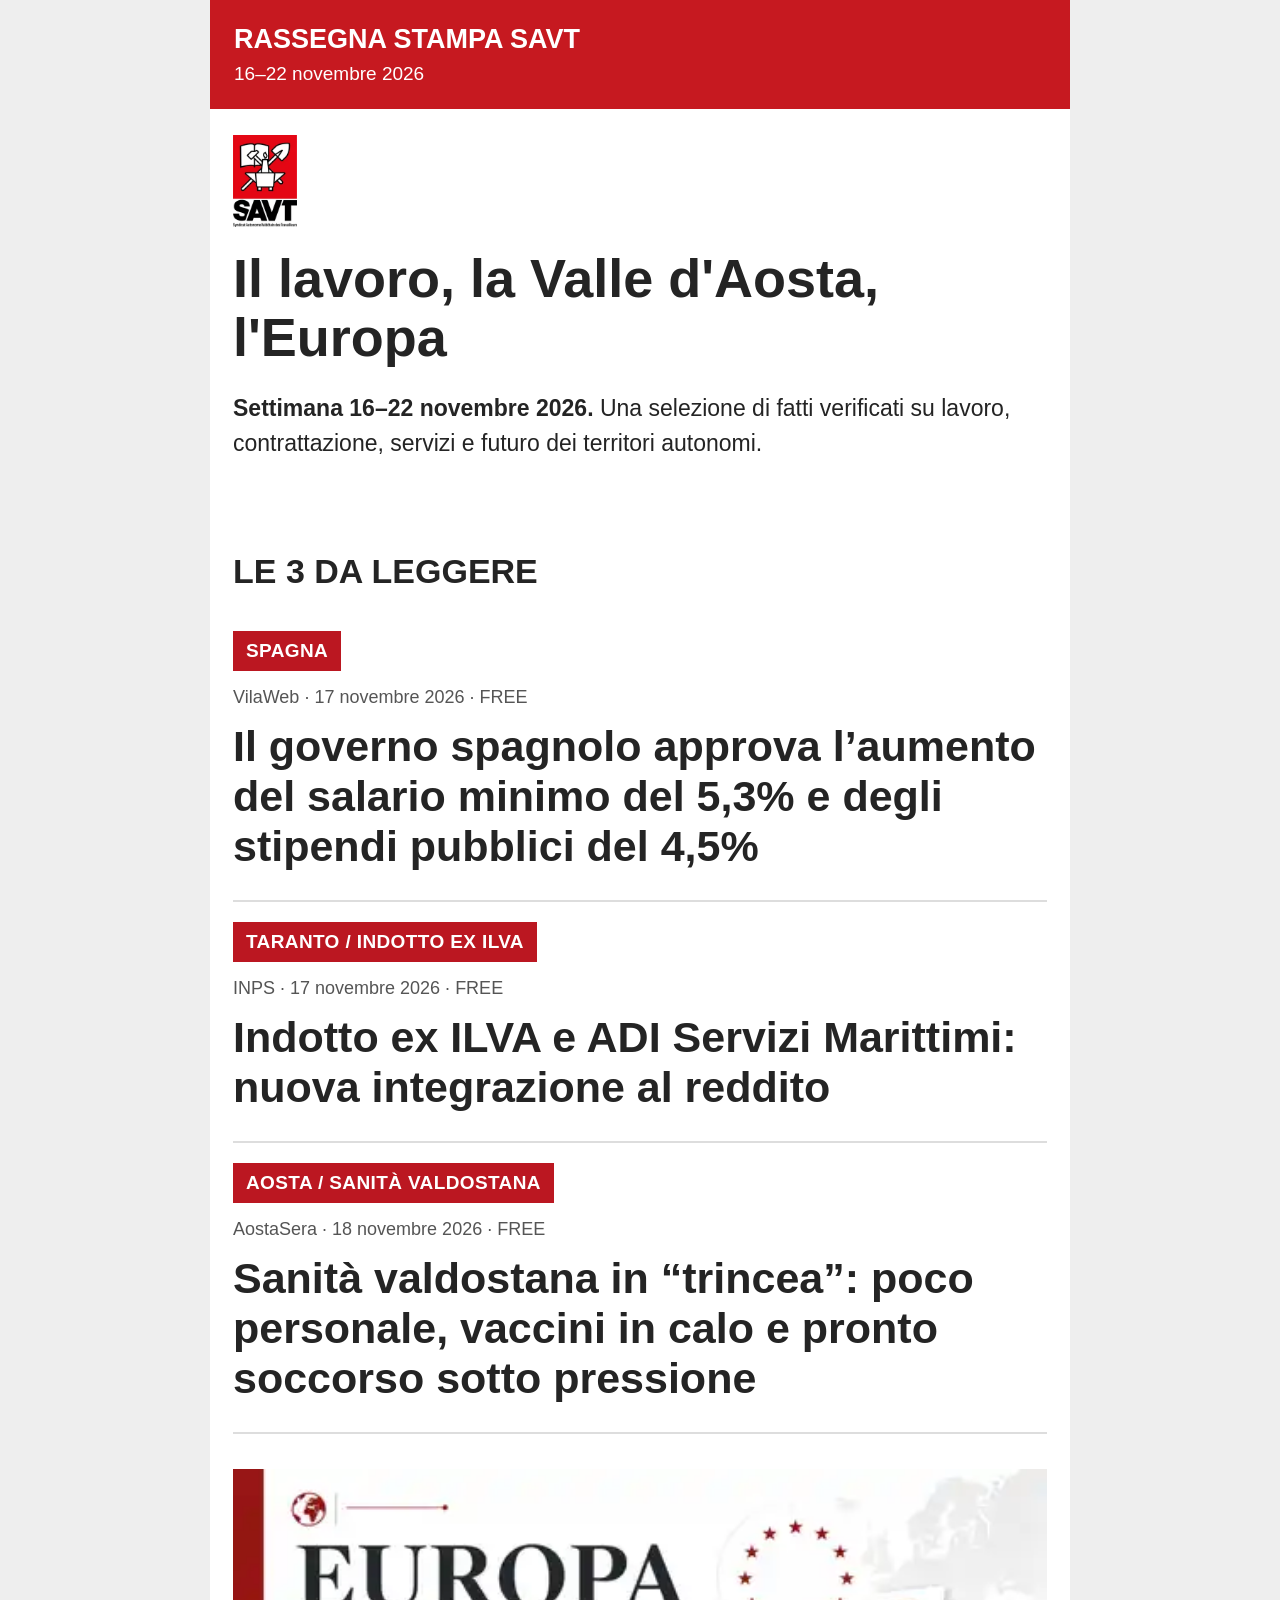
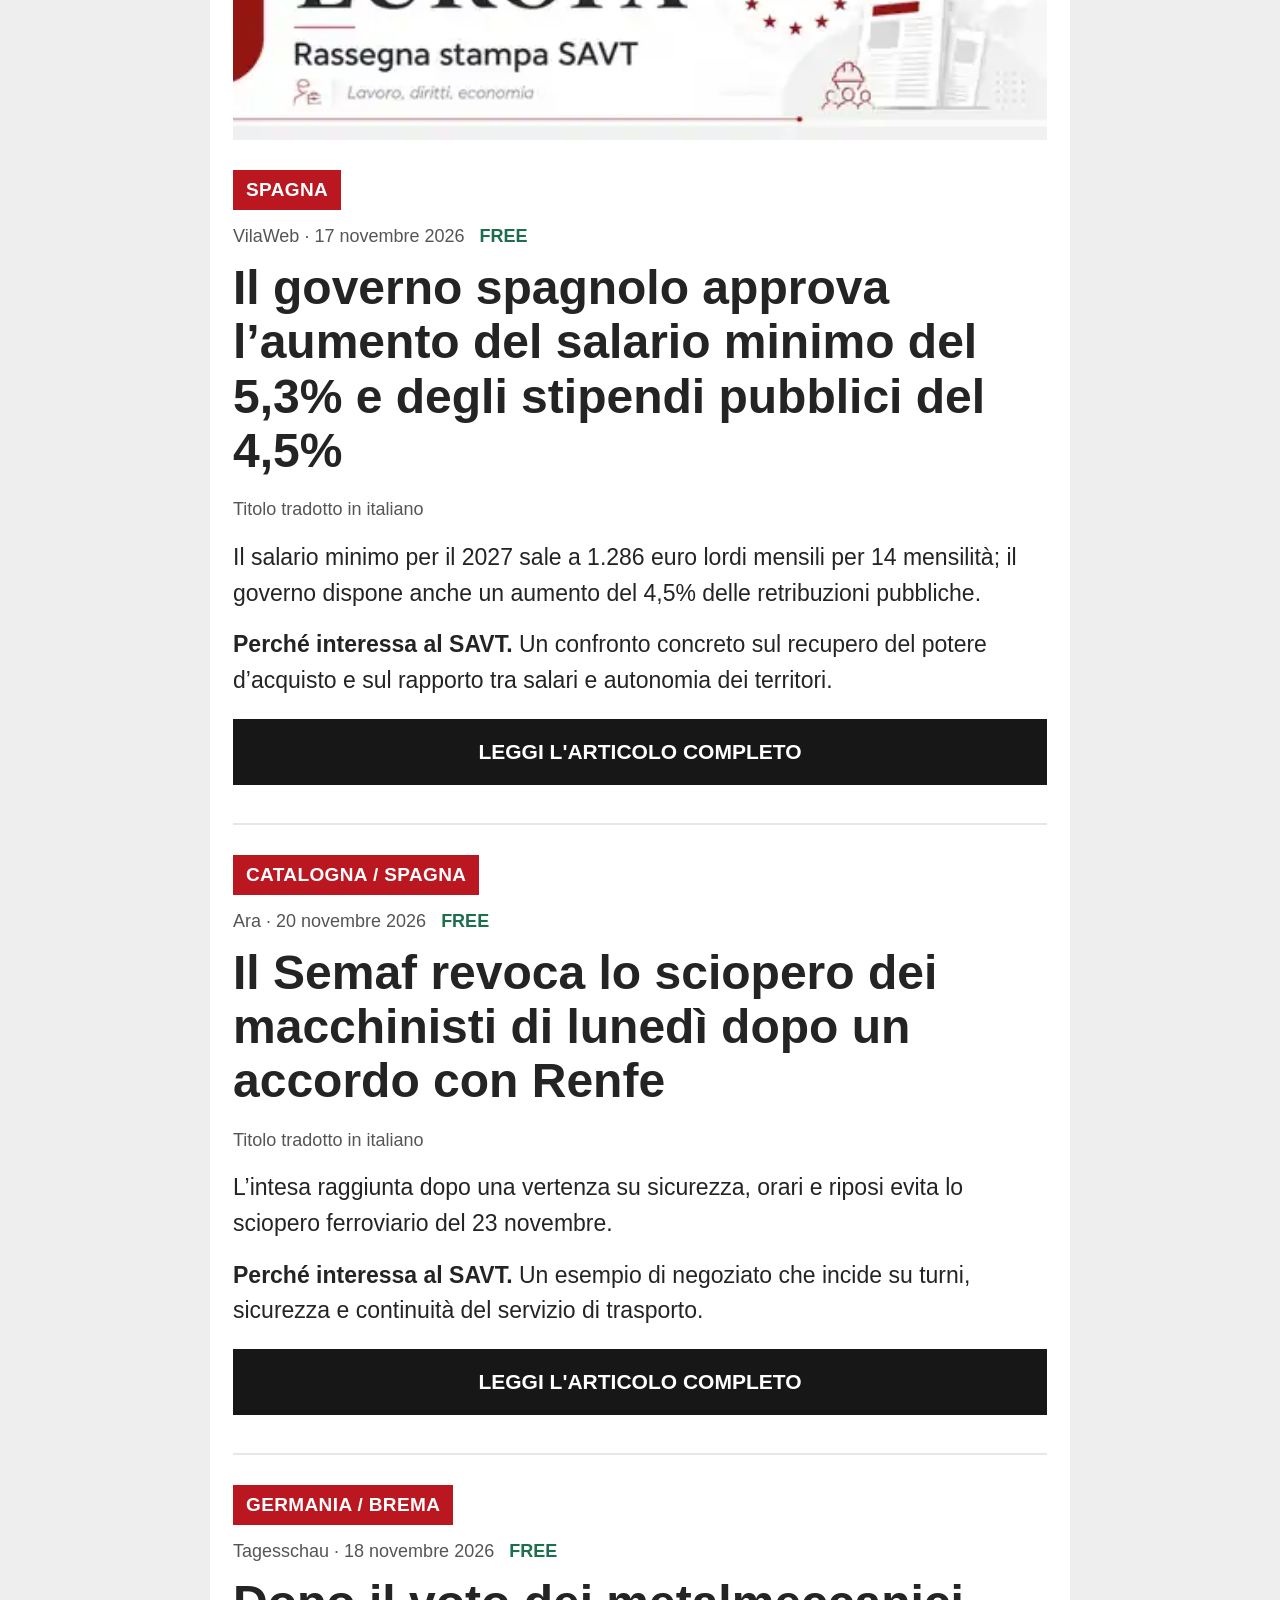
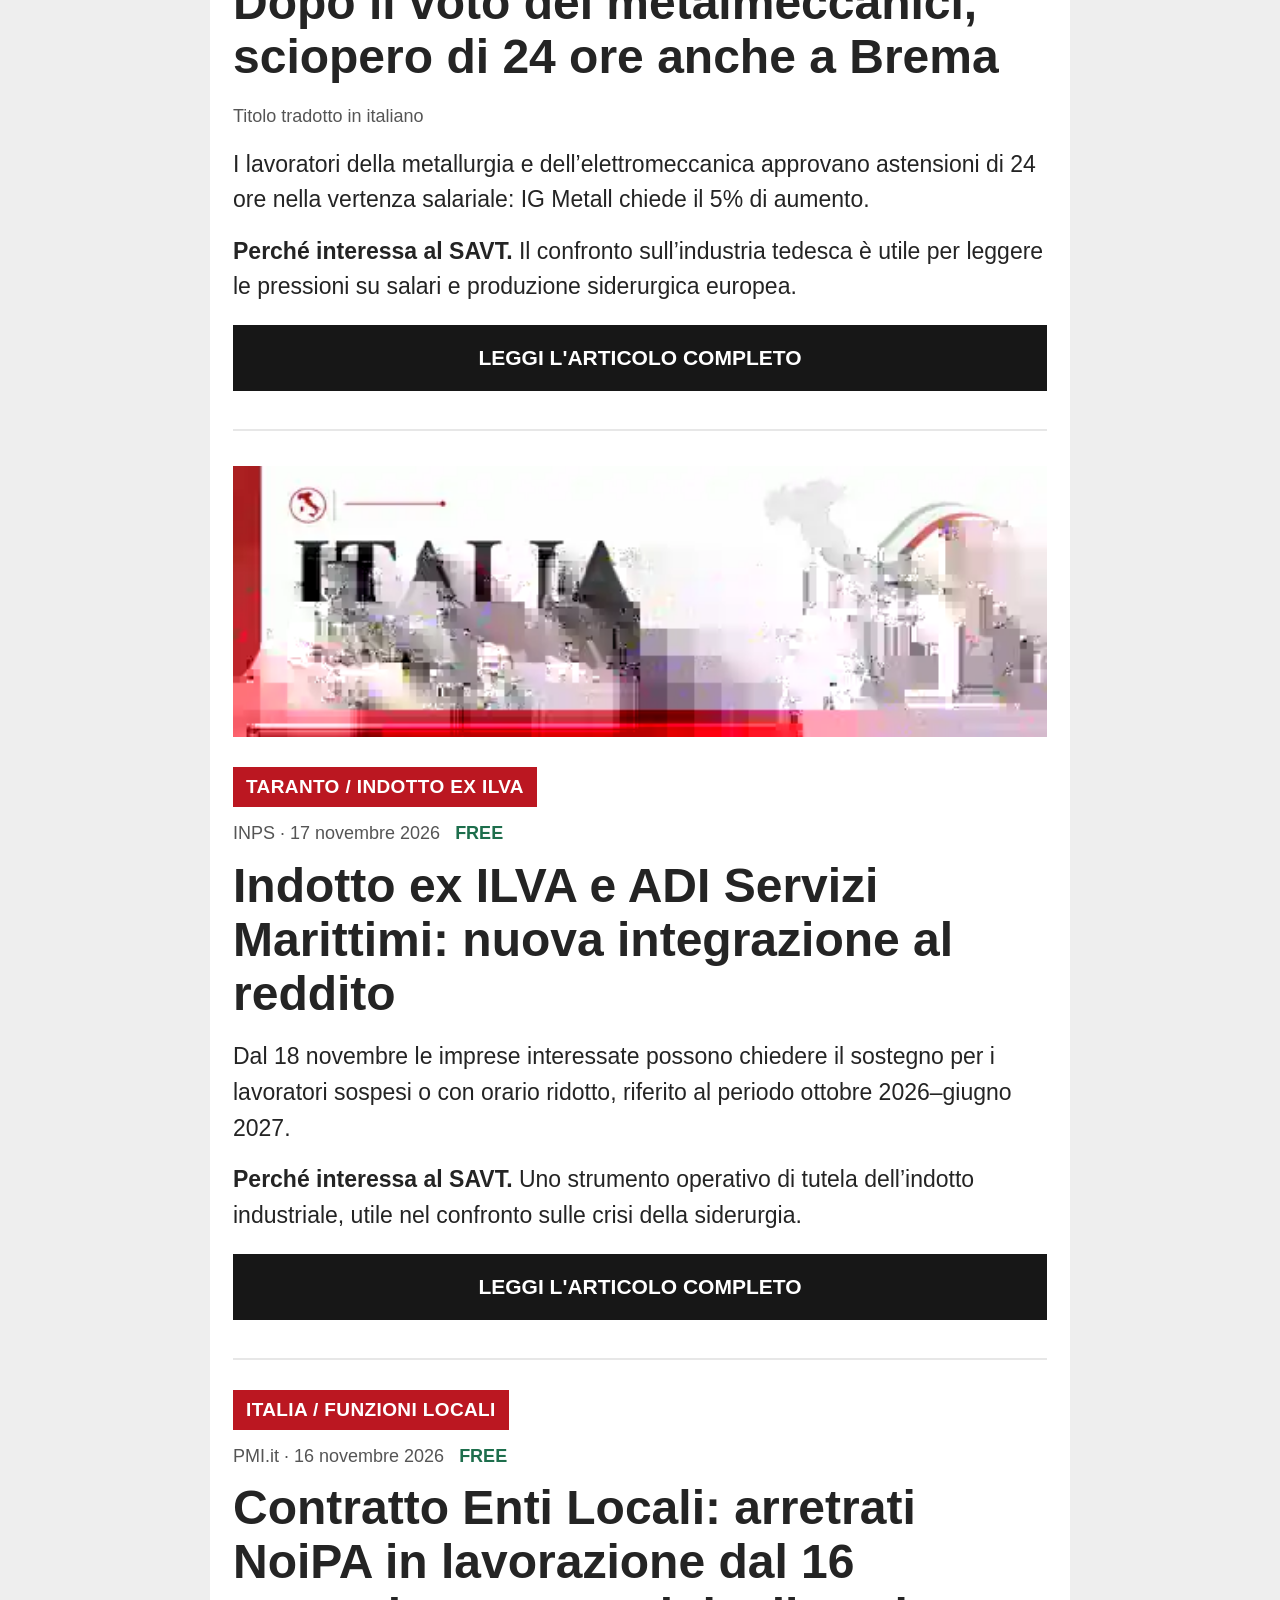
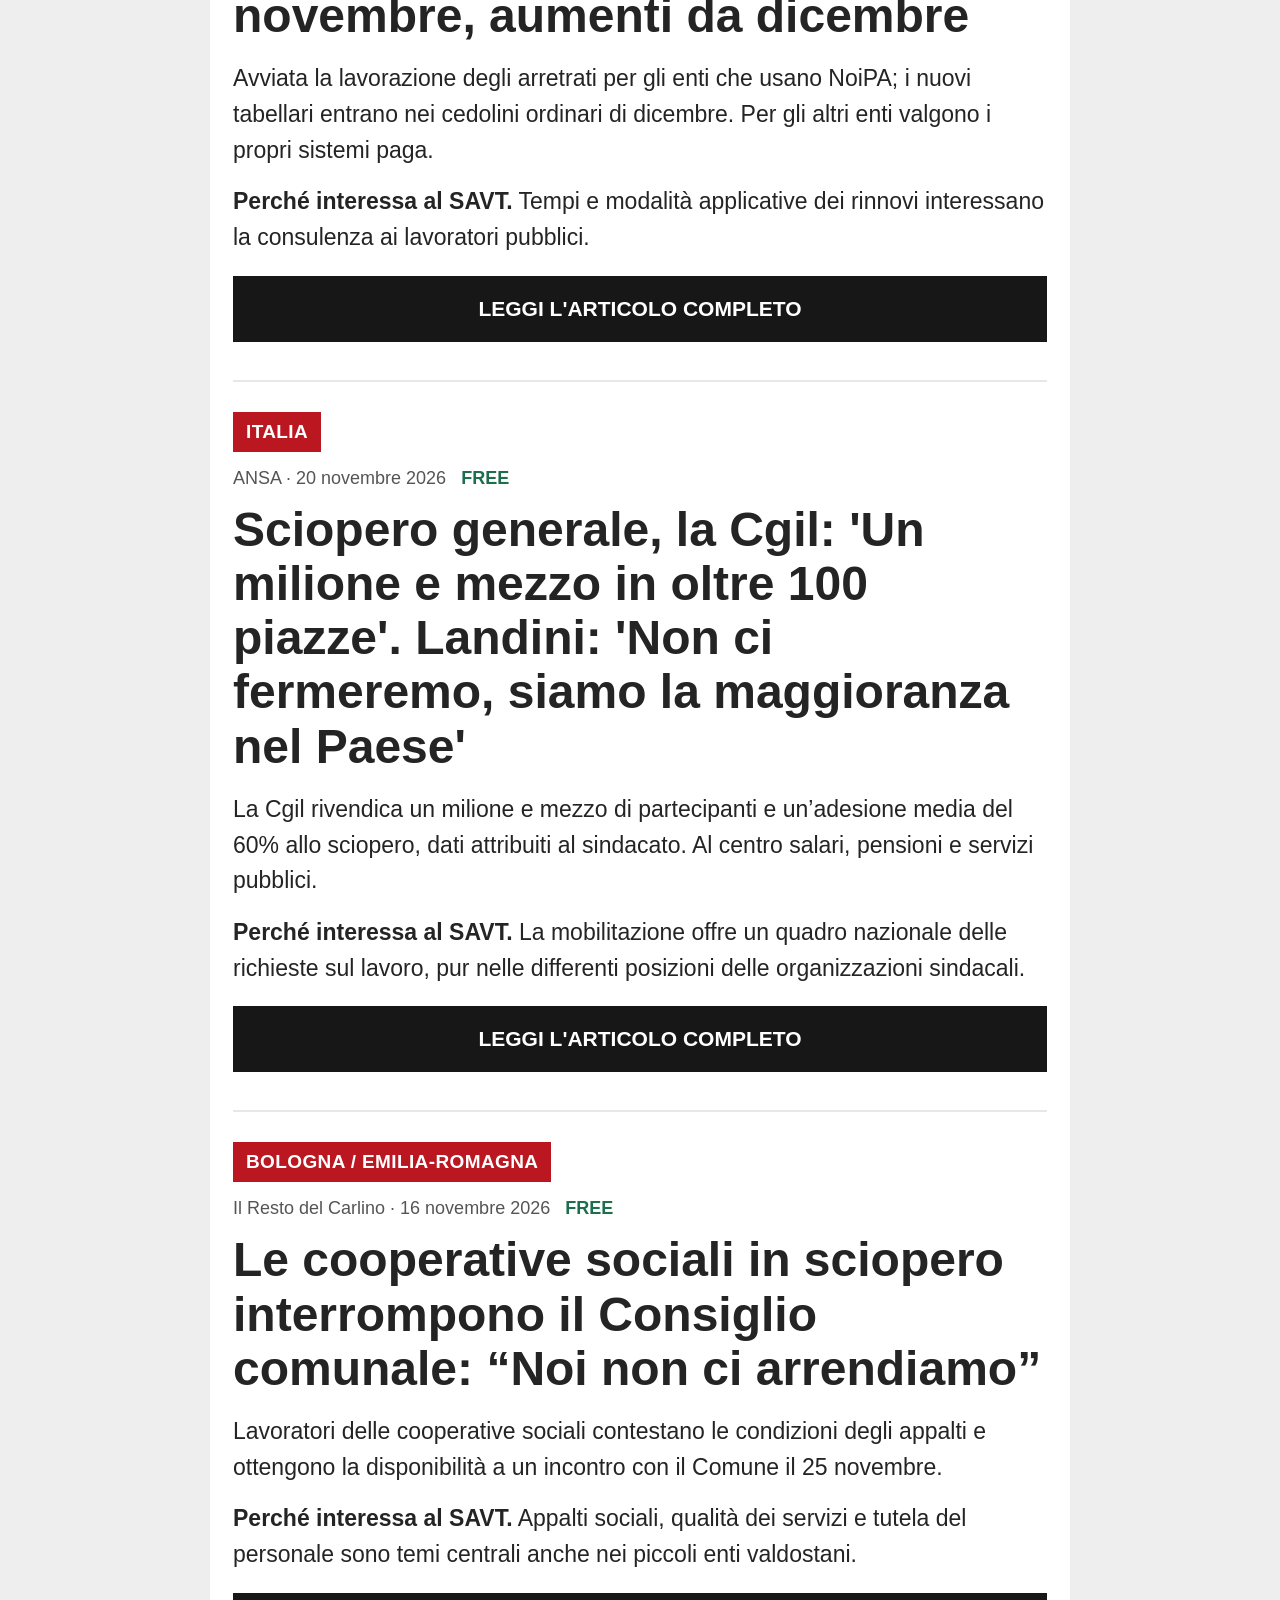
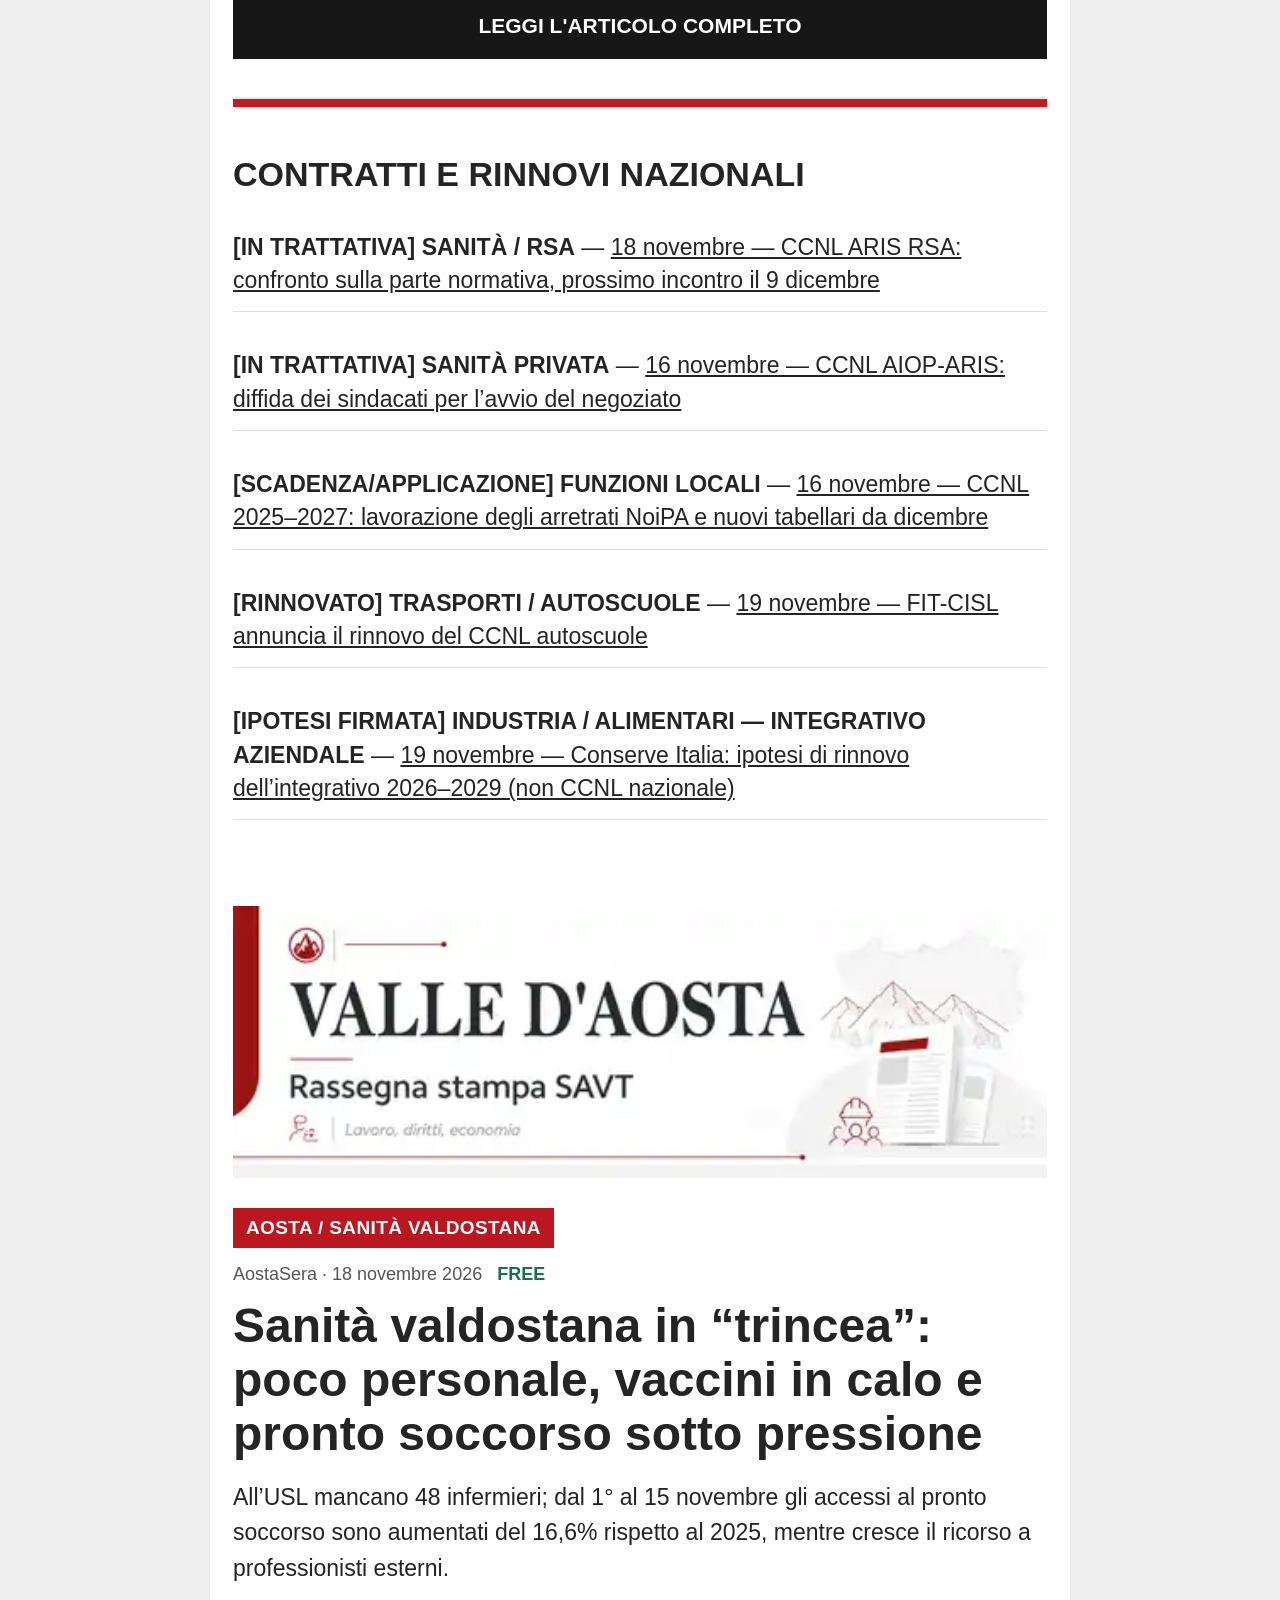
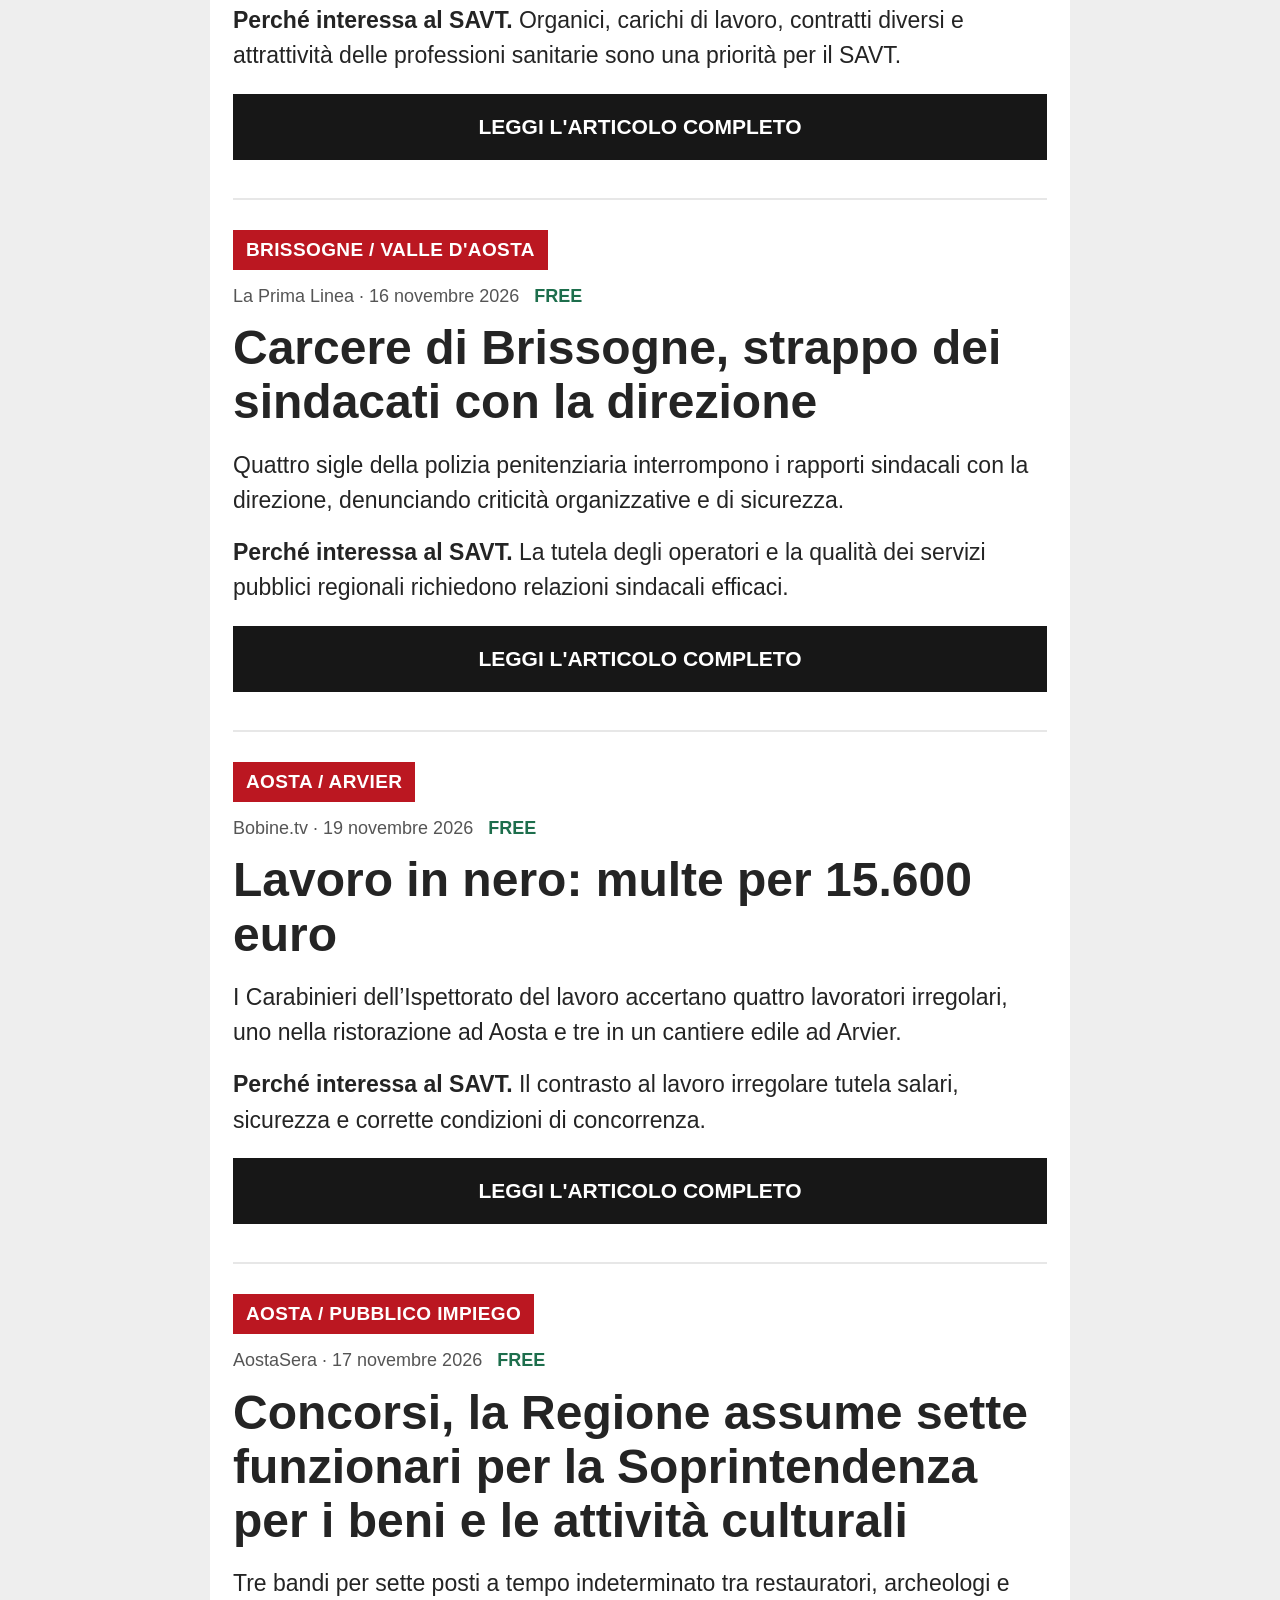
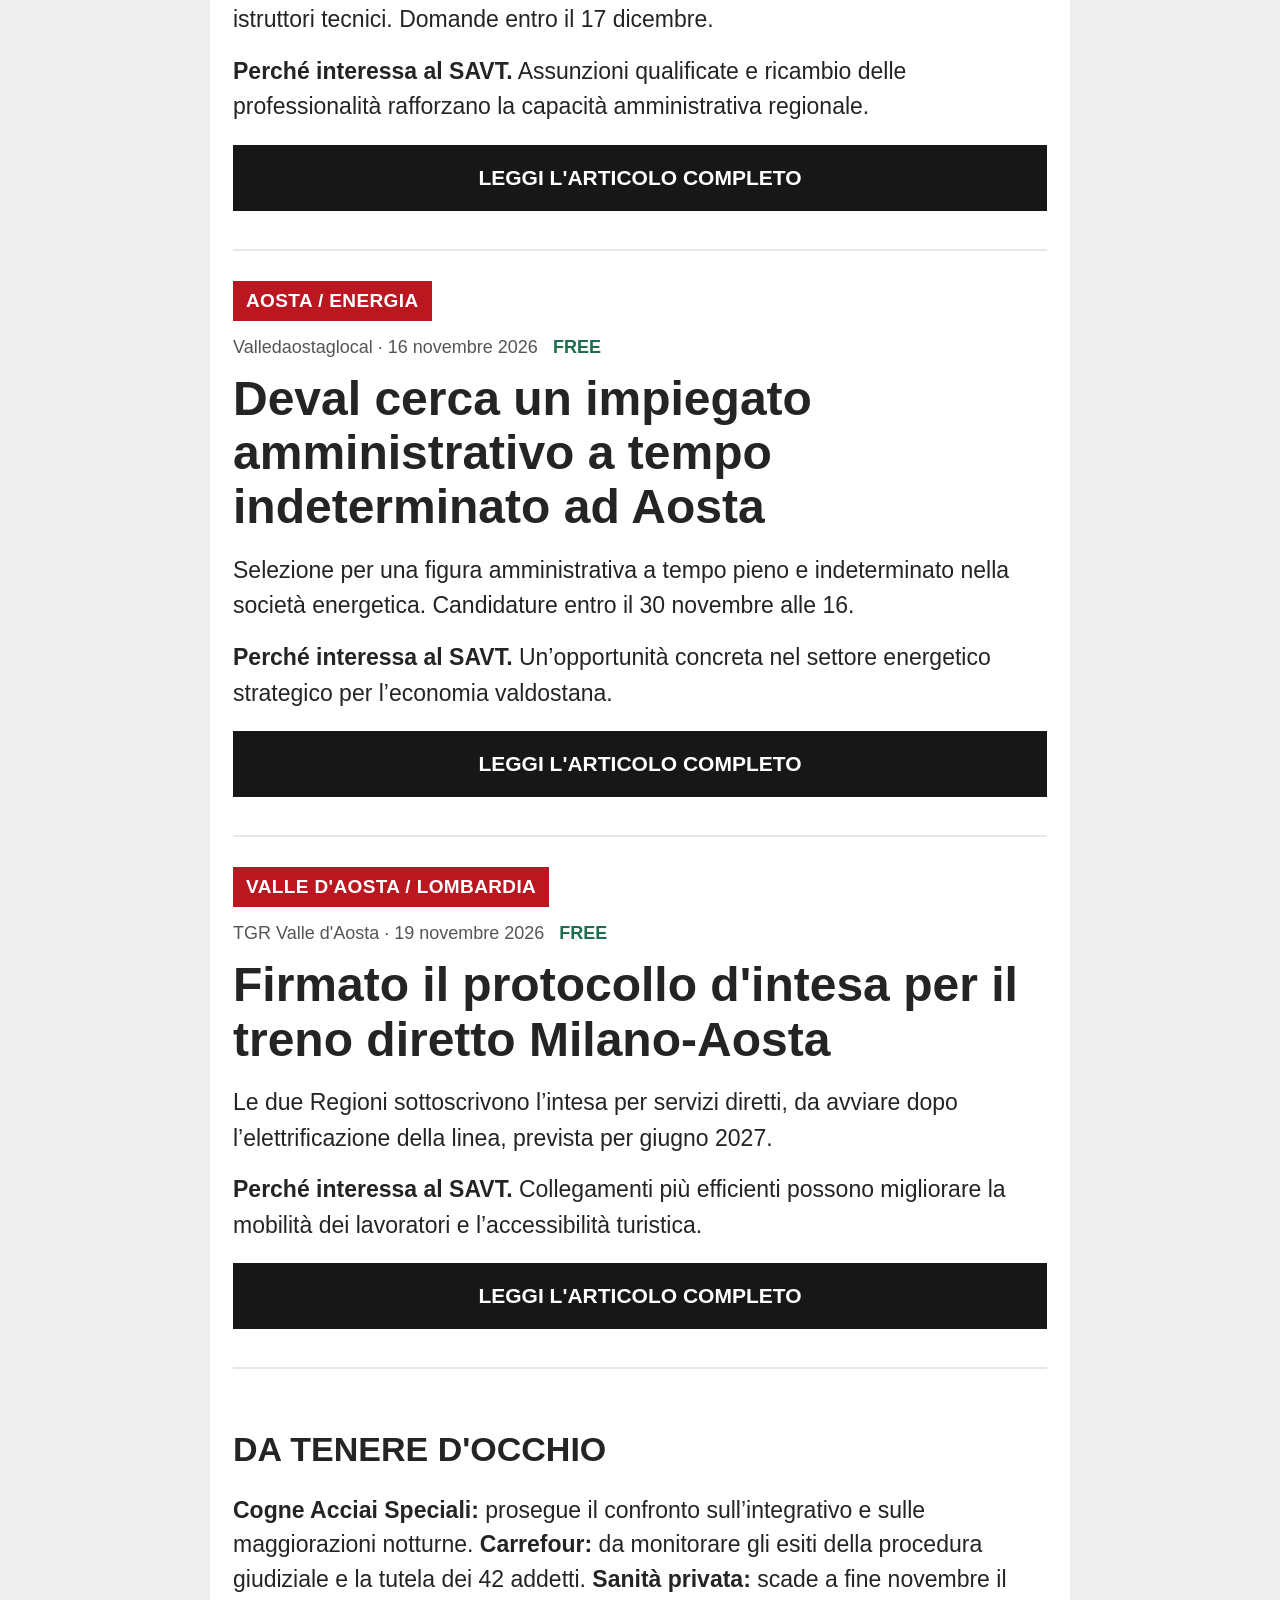
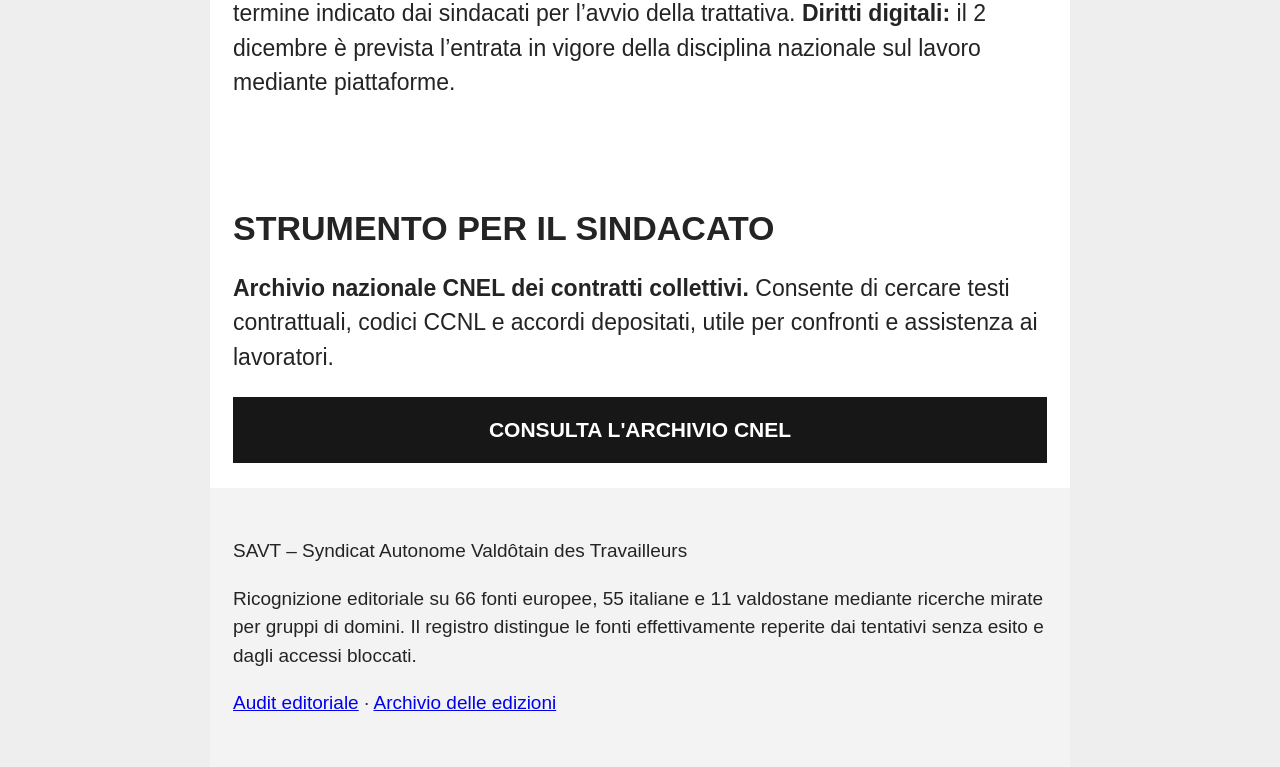
==== commit f8d7b33f: "Rassegna 16-22 novembre: sostituisce porti con integrativo alimentari Conserve Italia" ====
--- a/index.html
+++ b/index.html
@@ -1 +1 @@
-<!doctype html><html lang="it"><head><meta charset="utf-8"><meta name="viewport" content="width=device-width,initial-scale=1"><meta name="savt-build" content="2026-11-23-edizione-2026-11-16-22"><title>Rassegna stampa SAVT — 16–22 novembre 2026</title><style>*{box-sizing:border-box}html{scroll-behavior:smooth}body{margin:0;background:#eee;color:#242424;font-family:Arial,Helvetica,sans-serif}.page{max-width:860px;margin:auto;background:white}.top{background:#c61920;color:white;padding:24px;font-size:27px;font-weight:900}.top small{display:block;font-size:19px;font-weight:500;margin-top:8px}header{padding:26px 23px}.logo{height:92px;max-width:160px;object-fit:contain;display:block;margin-bottom:22px}h1{font-size:clamp(42px,7vw,54px);line-height:1.1;margin:14px 0}header p{font-size:23px;line-height:1.55}main{padding:0 23px}h2{font-size:34px;margin:36px 0 20px;line-height:1.15}.banner{width:100%;display:block;margin-top:35px}article{padding:30px 0 38px;border-bottom:2px solid #e7e7e7;scroll-margin-top:14px}.territory{display:inline-block;background:#bb1721;color:white;font-size:19px;font-weight:900;padding:9px 13px;margin-bottom:14px;letter-spacing:.02em}.meta{font-size:18px;color:#555;line-height:1.4;margin-bottom:12px}.free{font-weight:800;color:#1d6e4c;padding-left:10px}article h3{font-size:clamp(44px,5.5vw,48px);line-height:1.13;margin:8px 0 18px;overflow-wrap:anywhere}article p{font-size:23px;line-height:1.55;margin:16px 0}.translation{font-size:18px!important;color:#555}.cta{display:block;width:100%;padding:21px 13px;text-align:center;color:#fff;background:#171717;font-weight:800;font-size:21px;text-decoration:none;margin-top:20px}.highlight{padding-top:5px}.topitem{display:block;color:inherit;text-decoration:none;padding:20px 0 28px;border-bottom:2px solid #ddd}.topitem h3{font-size:clamp(38px,5vw,43px);line-height:1.16;margin:7px 0 0}.contracts{border-top:8px solid #c61920;padding:12px 0 28px}.contracts p{font-size:23px;line-height:1.45;border-bottom:1px solid #ddd;padding:14px 0}.contracts a{color:#242424}.watch{padding:25px 0}.watch p{font-size:23px;line-height:1.5}footer{padding:30px 23px;background:#f3f3f3;font-size:19px;line-height:1.5}a{overflow-wrap:anywhere}@media(max-width:600px){header{padding:23px 18px}main{padding:0 18px}.top{padding:20px 18px}article h3{font-size:44px}.topitem h3{font-size:39px}article p{font-size:23px}}</style></head><body><div class="page"><div class="top">RASSEGNA STAMPA SAVT <small>16–22 novembre 2026</small></div><header><img class="logo" src="[data-uri]" alt="Logo ufficiale SAVT"><h1>Il lavoro, la Valle d'Aosta, l'Europa</h1><p><strong>Settimana 16–22 novembre 2026.</strong> Una selezione di fatti verificati su lavoro, contrattazione, servizi e futuro dei territori autonomi.</p></header><main><section class="highlight" id="tre-da-leggere"><h2>LE 3 DA LEGGERE</h2><a class="topitem" href="#top-europa"><span class="territory">SPAGNA</span><div class="meta">VilaWeb · 17 novembre 2026 · FREE</div><h3>Il governo spagnolo approva l’aumento del salario minimo del 5,3% e degli stipendi pubblici del 4,5%</h3></a><a class="topitem" href="#top-italia"><span class="territory">TARANTO / INDOTTO EX ILVA</span><div class="meta">INPS · 17 novembre 2026 · FREE</div><h3>Indotto ex ILVA e ADI Servizi Marittimi: nuova integrazione al reddito</h3></a><a class="topitem" href="#top-vda"><span class="territory">AOSTA / SANITÀ VALDOSTANA</span><div class="meta">AostaSera · 18 novembre 2026 · FREE</div><h3>Sanità valdostana in “trincea”: poco personale, vaccini in calo e pronto soccorso sotto pressione</h3></a></section><section id="europa"><img class="banner" src="[data-uri]" alt="EUROPA"><article id="top-europa"><span class="territory">SPAGNA</span><div class="meta">VilaWeb · 17 novembre 2026 <span class="free">FREE</span></div><h3>Il governo spagnolo approva l’aumento del salario minimo del 5,3% e degli stipendi pubblici del 4,5%</h3><p class="translation">Titolo tradotto in italiano</p><p>Il salario minimo per il 2027 sale a 1.286 euro lordi mensili per 14 mensilità; il governo dispone anche un aumento del 4,5% delle retribuzioni pubbliche.</p><p><strong>Perché interessa al SAVT.</strong> Un confronto concreto sul recupero del potere d’acquisto e sul rapporto tra salari e autonomia dei territori.</p><a class="cta" href="https://www.vilaweb.cat/noticies/govern-espanyol-aprova-pujada-salari-minim-treballadors-publics/" target="_blank" rel="noopener noreferrer">LEGGI L'ARTICOLO COMPLETO</a></article><article ><span class="territory">CATALOGNA / SPAGNA</span><div class="meta">Ara · 20 novembre 2026 <span class="free">FREE</span></div><h3>Il Semaf revoca lo sciopero dei macchinisti di lunedì dopo un accordo con Renfe</h3><p class="translation">Titolo tradotto in italiano</p><p>L’intesa raggiunta dopo una vertenza su sicurezza, orari e riposi evita lo sciopero ferroviario del 23 novembre.</p><p><strong>Perché interessa al SAVT.</strong> Un esempio di negoziato che incide su turni, sicurezza e continuità del servizio di trasporto.</p><a class="cta" href="https://www.ara.cat/societat/mobilitat/semaf-desconvoca-vaga-maquinistes-dilluns-despres-d-acord-renfe_1_5916839.html" target="_blank" rel="noopener noreferrer">LEGGI L'ARTICOLO COMPLETO</a></article><article ><span class="territory">GERMANIA / BREMA</span><div class="meta">Tagesschau · 18 novembre 2026 <span class="free">FREE</span></div><h3>Dopo il voto dei metalmeccanici, sciopero di 24 ore anche a Brema</h3><p class="translation">Titolo tradotto in italiano</p><p>I lavoratori della metallurgia e dell’elettromeccanica approvano astensioni di 24 ore nella vertenza salariale: IG Metall chiede il 5% di aumento.</p><p><strong>Perché interessa al SAVT.</strong> Il confronto sull’industria tedesca è utile per leggere le pressioni su salari e produzione siderurgica europea.</p><a class="cta" href="https://www.tagesschau.de/inland/regional/bremen/rb-nach-ig-metall-abstimmung-steht-fest-24-stunden-streik-auch-in-bremen-102.html" target="_blank" rel="noopener noreferrer">LEGGI L'ARTICOLO COMPLETO</a></article></section><section id="italia"><img class="banner" src="[data-uri]" alt="ITALIA"><article id="top-italia"><span class="territory">TARANTO / INDOTTO EX ILVA</span><div class="meta">INPS · 17 novembre 2026 <span class="free">FREE</span></div><h3>Indotto ex ILVA e ADI Servizi Marittimi: nuova integrazione al reddito</h3><p>Dal 18 novembre le imprese interessate possono chiedere il sostegno per i lavoratori sospesi o con orario ridotto, riferito al periodo ottobre 2026–giugno 2027.</p><p><strong>Perché interessa al SAVT.</strong> Uno strumento operativo di tutela dell’indotto industriale, utile nel confronto sulle crisi della siderurgia.</p><a class="cta" href="https://www.inps.it/it/it/inps-comunica/notizie/dettaglio-news-page.news.2026.11.indotto-ex-ilva-e-adi-servizi-marittimi-nuova-integrazione-al-reddito.html" target="_blank" rel="noopener noreferrer">LEGGI L'ARTICOLO COMPLETO</a></article><article ><span class="territory">ITALIA / FUNZIONI LOCALI</span><div class="meta">PMI.it · 16 novembre 2026 <span class="free">FREE</span></div><h3>Contratto Enti Locali: arretrati NoiPA in lavorazione dal 16 novembre, aumenti da dicembre</h3><p>Avviata la lavorazione degli arretrati per gli enti che usano NoiPA; i nuovi tabellari entrano nei cedolini ordinari di dicembre. Per gli altri enti valgono i propri sistemi paga.</p><p><strong>Perché interessa al SAVT.</strong> Tempi e modalità applicative dei rinnovi interessano la consulenza ai lavoratori pubblici.</p><a class="cta" href="https://www.pmi.it/pubblica-amministrazione/pubblico-impiego/490603/contratto-enti-locali-aumenti-stipendio.html" target="_blank" rel="noopener noreferrer">LEGGI L'ARTICOLO COMPLETO</a></article><article ><span class="territory">ITALIA</span><div class="meta">ANSA · 20 novembre 2026 <span class="free">FREE</span></div><h3>Sciopero generale, la Cgil: 'Un milione e mezzo in oltre 100 piazze'. Landini: 'Non ci fermeremo, siamo la maggioranza nel Paese'</h3><p>La Cgil rivendica un milione e mezzo di partecipanti e un’adesione media del 60% allo sciopero, dati attribuiti al sindacato. Al centro salari, pensioni e servizi pubblici.</p><p><strong>Perché interessa al SAVT.</strong> La mobilitazione offre un quadro nazionale delle richieste sul lavoro, pur nelle differenti posizioni delle organizzazioni sindacali.</p><a class="cta" href="https://www.ansa.it/sito/notizie/cronaca/2026/11/20/oggi-lo-sciopero-generale.-in-piazza-lavoratori-e-studenti.-landini-ascoltare-le-piazze-non_599c502c-b0d3-44aa-8e7b-cdf04b274aeb.html" target="_blank" rel="noopener noreferrer">LEGGI L'ARTICOLO COMPLETO</a></article><article ><span class="territory">BOLOGNA / EMILIA-ROMAGNA</span><div class="meta">Il Resto del Carlino · 16 novembre 2026 <span class="free">FREE</span></div><h3>Le cooperative sociali in sciopero interrompono il Consiglio comunale: “Noi non ci arrendiamo”</h3><p>Lavoratori delle cooperative sociali contestano le condizioni degli appalti e ottengono la disponibilità a un incontro con il Comune il 25 novembre.</p><p><strong>Perché interessa al SAVT.</strong> Appalti sociali, qualità dei servizi e tutela del personale sono temi centrali anche nei piccoli enti valdostani.</p><a class="cta" href="https://www.ilrestodelcarlino.it/bologna/economia/sciopero-usb-consiglio-comunale-f13h6amt" target="_blank" rel="noopener noreferrer">LEGGI L'ARTICOLO COMPLETO</a></article></section><section class="contracts" id="contratti"><h2>CONTRATTI E RINNOVI NAZIONALI</h2><p><strong>[IN TRATTATIVA] SANITÀ / RSA</strong> — <a href="https://www.fpcgil.it/2026/11/18/contratti-incontro-rinnovo-ccnl-aris-rsa-del-18-novembre/" target="_blank" rel="noopener noreferrer">18 novembre — CCNL ARIS RSA: confronto sulla parte normativa, prossimo incontro il 9 dicembre</a></p><p><strong>[IN TRATTATIVA] SANITÀ PRIVATA</strong> — <a href="https://www.fpcgil.it/2026/11/16/sanita-privata-fp-cgil-cisl-fp-uil-fp-scrivono-ai-presidenti-di-aiop-e-aris-e-a-meloni-schillaci-e-fedriga-dieci-giorni-per-aprire-il-negoziato-pronti-a-iniziative-legali/" target="_blank" rel="noopener noreferrer">16 novembre — CCNL AIOP-ARIS: diffida dei sindacati per l’avvio del negoziato</a></p><p><strong>[SCADENZA/APPLICAZIONE] FUNZIONI LOCALI</strong> — <a href="https://www.pmi.it/pubblica-amministrazione/pubblico-impiego/490603/contratto-enti-locali-aumenti-stipendio.html" target="_blank" rel="noopener noreferrer">16 novembre — CCNL 2025–2027: lavorazione degli arretrati NoiPA e nuovi tabellari da dicembre</a></p><p><strong>[RINNOVATO] TRASPORTI / AUTOSCUOLE</strong> — <a href="https://www.fitcisl.org/documentazione-e-archivi/" target="_blank" rel="noopener noreferrer">19 novembre — FIT-CISL annuncia il rinnovo del CCNL autoscuole</a></p><p><strong>[PIATTAFORMA APPROVATA] TRASPORTI / PORTI</strong> — <a href="https://www.fitcisl.org/comunicati-stampa/sindacati-approvata-piattaforma-unitaria-per-il-rinnovo-del-ccnl-porti/" target="_blank" rel="noopener noreferrer">18 novembre — approvata la piattaforma sindacale unitaria per il rinnovo del CCNL porti (non ancora firmato)</a></p></section><section id="vda"><img class="banner" src="[data-uri]" alt="VALLE D'AOSTA"><article id="top-vda"><span class="territory">AOSTA / SANITÀ VALDOSTANA</span><div class="meta">AostaSera · 18 novembre 2026 <span class="free">FREE</span></div><h3>Sanità valdostana in “trincea”: poco personale, vaccini in calo e pronto soccorso sotto pressione</h3><p>All’USL mancano 48 infermieri; dal 1° al 15 novembre gli accessi al pronto soccorso sono aumentati del 16,6% rispetto al 2025, mentre cresce il ricorso a professionisti esterni.</p><p><strong>Perché interessa al SAVT.</strong> Organici, carichi di lavoro, contratti diversi e attrattività delle professioni sanitarie sono una priorità per il SAVT.</p><a class="cta" href="https://aostasera.it/notizie/sanita-notizie/sanita-valdostana-in-trincea-poco-personale-vaccini-in-calo-e-pronto-soccorso-sotto-pressione/" target="_blank" rel="noopener noreferrer">LEGGI L'ARTICOLO COMPLETO</a></article><article ><span class="territory">BRISSOGNE / VALLE D'AOSTA</span><div class="meta">La Prima Linea · 16 novembre 2026 <span class="free">FREE</span></div><h3>Carcere di Brissogne, strappo dei sindacati con la direzione</h3><p>Quattro sigle della polizia penitenziaria interrompono i rapporti sindacali con la direzione, denunciando criticità organizzative e di sicurezza.</p><p><strong>Perché interessa al SAVT.</strong> La tutela degli operatori e la qualità dei servizi pubblici regionali richiedono relazioni sindacali efficaci.</p><a class="cta" href="https://www.laprimalinea.it/2026/11/16/mobile/leggi-notizia/argomenti/cronaca-31/articolo/carcere-di-brissogne-strappo-dei-sindacati-con-la-direzione.html" target="_blank" rel="noopener noreferrer">LEGGI L'ARTICOLO COMPLETO</a></article><article ><span class="territory">AOSTA / ARVIER</span><div class="meta">Bobine.tv · 19 novembre 2026 <span class="free">FREE</span></div><h3>Lavoro in nero: multe per 15.600 euro</h3><p>I Carabinieri dell’Ispettorato del lavoro accertano quattro lavoratori irregolari, uno nella ristorazione ad Aosta e tre in un cantiere edile ad Arvier.</p><p><strong>Perché interessa al SAVT.</strong> Il contrasto al lavoro irregolare tutela salari, sicurezza e corrette condizioni di concorrenza.</p><a class="cta" href="https://bobine.tv/2026/11/19/valle-daosta-aosta-arvier-carabinieri-nucleo-ispettorato-lavoro-in-nero-sanzioni/" target="_blank" rel="noopener noreferrer">LEGGI L'ARTICOLO COMPLETO</a></article><article ><span class="territory">AOSTA / PUBBLICO IMPIEGO</span><div class="meta">AostaSera · 17 novembre 2026 <span class="free">FREE</span></div><h3>Concorsi, la Regione assume sette funzionari per la Soprintendenza per i beni e le attività culturali</h3><p>Tre bandi per sette posti a tempo indeterminato tra restauratori, archeologi e istruttori tecnici. Domande entro il 17 dicembre.</p><p><strong>Perché interessa al SAVT.</strong> Assunzioni qualificate e ricambio delle professionalità rafforzano la capacità amministrativa regionale.</p><a class="cta" href="https://aostasera.it/notizie/lavoro/concorsi-la-regione-assume-sette-funzionari-per-la-soprintendenza-per-i-beni-e-le-attivita-culturali/" target="_blank" rel="noopener noreferrer">LEGGI L'ARTICOLO COMPLETO</a></article><article ><span class="territory">AOSTA / ENERGIA</span><div class="meta">Valledaostaglocal · 16 novembre 2026 <span class="free">FREE</span></div><h3>Deval cerca un impiegato amministrativo a tempo indeterminato ad Aosta</h3><p>Selezione per una figura amministrativa a tempo pieno e indeterminato nella società energetica. Candidature entro il 30 novembre alle 16.</p><p><strong>Perché interessa al SAVT.</strong> Un’opportunità concreta nel settore energetico strategico per l’economia valdostana.</p><a class="cta" href="https://www.valledaostaglocal.it/2026/11/16/mobile/leggi-notizia/argomenti/lavorolavoro/articolo/deval-cerca-un-impiegato-amministrativo-a-tempo-indeterminato-ad-aosta.html" target="_blank" rel="noopener noreferrer">LEGGI L'ARTICOLO COMPLETO</a></article><article ><span class="territory">VALLE D'AOSTA / LOMBARDIA</span><div class="meta">TGR Valle d'Aosta · 19 novembre 2026 <span class="free">FREE</span></div><h3>Firmato il protocollo d'intesa per il treno diretto Milano-Aosta</h3><p>Le due Regioni sottoscrivono l’intesa per servizi diretti, da avviare dopo l’elettrificazione della linea, prevista per giugno 2027.</p><p><strong>Perché interessa al SAVT.</strong> Collegamenti più efficienti possono migliorare la mobilità dei lavoratori e l’accessibilità turistica.</p><a class="cta" href="https://www.rainews.it/tgr/vda/articoli/2026/11/firmato-il-protocollo-dintesa-per-il-treno-diretto-milano-aosta-ead271b9-c56d-4195-8d25-73839360d637.html" target="_blank" rel="noopener noreferrer">LEGGI L'ARTICOLO COMPLETO</a></article></section><section class="watch"><h2>DA TENERE D'OCCHIO</h2><p><strong>Cogne Acciai Speciali:</strong> prosegue il confronto sull’integrativo e sulle maggiorazioni notturne. <strong>Carrefour:</strong> da monitorare gli esiti della procedura giudiziale e la tutela dei 42 addetti. <strong>Sanità privata:</strong> scade a fine novembre il termine indicato dai sindacati per l’avvio della trattativa. <strong>Diritti digitali:</strong> il 2 dicembre è prevista l’entrata in vigore della disciplina nazionale sul lavoro mediante piattaforme.</p></section><section class="watch"><h2>STRUMENTO PER IL SINDACATO</h2><p><strong>Archivio nazionale CNEL dei contratti collettivi.</strong> Consente di cercare testi contrattuali, codici CCNL e accordi depositati, utile per confronti e assistenza ai lavoratori.</p><a class="cta" href="https://www.cnel.it/archivio-contratti/" target="_blank" rel="noopener noreferrer">CONSULTA L'ARCHIVIO CNEL</a></section></main><footer><p>SAVT – Syndicat Autonome Valdôtain des Travailleurs</p><p>Ricognizione editoriale su 66 fonti europee, 55 italiane e 11 valdostane mediante ricerche mirate per gruppi di domini. Il registro distingue le fonti effettivamente reperite dai tentativi senza esito e dagli accessi bloccati.</p><p><a href="https://github.com/savtcommunication-bit/rassegna-stampa-savt/blob/main/audit/2026-11-16-22.md">Audit editoriale</a> · <a href="/rassegna-stampa-savt/archivio/">Archivio delle edizioni</a></p></footer></div></body></html>+<!doctype html><html lang="it"><head><meta charset="utf-8"><meta name="viewport" content="width=device-width,initial-scale=1"><meta name="savt-build" content="2026-11-23-edizione-2026-11-16-22"><title>Rassegna stampa SAVT — 16–22 novembre 2026</title><style>*{box-sizing:border-box}html{scroll-behavior:smooth}body{margin:0;background:#eee;color:#242424;font-family:Arial,Helvetica,sans-serif}.page{max-width:860px;margin:auto;background:white}.top{background:#c61920;color:white;padding:24px;font-size:27px;font-weight:900}.top small{display:block;font-size:19px;font-weight:500;margin-top:8px}header{padding:26px 23px}.logo{height:92px;max-width:160px;object-fit:contain;display:block;margin-bottom:22px}h1{font-size:clamp(42px,7vw,54px);line-height:1.1;margin:14px 0}header p{font-size:23px;line-height:1.55}main{padding:0 23px}h2{font-size:34px;margin:36px 0 20px;line-height:1.15}.banner{width:100%;display:block;margin-top:35px}article{padding:30px 0 38px;border-bottom:2px solid #e7e7e7;scroll-margin-top:14px}.territory{display:inline-block;background:#bb1721;color:white;font-size:19px;font-weight:900;padding:9px 13px;margin-bottom:14px;letter-spacing:.02em}.meta{font-size:18px;color:#555;line-height:1.4;margin-bottom:12px}.free{font-weight:800;color:#1d6e4c;padding-left:10px}article h3{font-size:clamp(44px,5.5vw,48px);line-height:1.13;margin:8px 0 18px;overflow-wrap:anywhere}article p{font-size:23px;line-height:1.55;margin:16px 0}.translation{font-size:18px!important;color:#555}.cta{display:block;width:100%;padding:21px 13px;text-align:center;color:#fff;background:#171717;font-weight:800;font-size:21px;text-decoration:none;margin-top:20px}.highlight{padding-top:5px}.topitem{display:block;color:inherit;text-decoration:none;padding:20px 0 28px;border-bottom:2px solid #ddd}.topitem h3{font-size:clamp(38px,5vw,43px);line-height:1.16;margin:7px 0 0}.contracts{border-top:8px solid #c61920;padding:12px 0 28px}.contracts p{font-size:23px;line-height:1.45;border-bottom:1px solid #ddd;padding:14px 0}.contracts a{color:#242424}.watch{padding:25px 0}.watch p{font-size:23px;line-height:1.5}footer{padding:30px 23px;background:#f3f3f3;font-size:19px;line-height:1.5}a{overflow-wrap:anywhere}@media(max-width:600px){header{padding:23px 18px}main{padding:0 18px}.top{padding:20px 18px}article h3{font-size:44px}.topitem h3{font-size:39px}article p{font-size:23px}}</style></head><body><div class="page"><div class="top">RASSEGNA STAMPA SAVT <small>16–22 novembre 2026</small></div><header><img class="logo" src="[data-uri]" alt="Logo ufficiale SAVT"><h1>Il lavoro, la Valle d'Aosta, l'Europa</h1><p><strong>Settimana 16–22 novembre 2026.</strong> Una selezione di fatti verificati su lavoro, contrattazione, servizi e futuro dei territori autonomi.</p></header><main><section class="highlight" id="tre-da-leggere"><h2>LE 3 DA LEGGERE</h2><a class="topitem" href="#top-europa"><span class="territory">SPAGNA</span><div class="meta">VilaWeb · 17 novembre 2026 · FREE</div><h3>Il governo spagnolo approva l’aumento del salario minimo del 5,3% e degli stipendi pubblici del 4,5%</h3></a><a class="topitem" href="#top-italia"><span class="territory">TARANTO / INDOTTO EX ILVA</span><div class="meta">INPS · 17 novembre 2026 · FREE</div><h3>Indotto ex ILVA e ADI Servizi Marittimi: nuova integrazione al reddito</h3></a><a class="topitem" href="#top-vda"><span class="territory">AOSTA / SANITÀ VALDOSTANA</span><div class="meta">AostaSera · 18 novembre 2026 · FREE</div><h3>Sanità valdostana in “trincea”: poco personale, vaccini in calo e pronto soccorso sotto pressione</h3></a></section><section id="europa"><img class="banner" src="[data-uri]" alt="EUROPA"><article id="top-europa"><span class="territory">SPAGNA</span><div class="meta">VilaWeb · 17 novembre 2026 <span class="free">FREE</span></div><h3>Il governo spagnolo approva l’aumento del salario minimo del 5,3% e degli stipendi pubblici del 4,5%</h3><p class="translation">Titolo tradotto in italiano</p><p>Il salario minimo per il 2027 sale a 1.286 euro lordi mensili per 14 mensilità; il governo dispone anche un aumento del 4,5% delle retribuzioni pubbliche.</p><p><strong>Perché interessa al SAVT.</strong> Un confronto concreto sul recupero del potere d’acquisto e sul rapporto tra salari e autonomia dei territori.</p><a class="cta" href="https://www.vilaweb.cat/noticies/govern-espanyol-aprova-pujada-salari-minim-treballadors-publics/" target="_blank" rel="noopener noreferrer">LEGGI L'ARTICOLO COMPLETO</a></article><article ><span class="territory">CATALOGNA / SPAGNA</span><div class="meta">Ara · 20 novembre 2026 <span class="free">FREE</span></div><h3>Il Semaf revoca lo sciopero dei macchinisti di lunedì dopo un accordo con Renfe</h3><p class="translation">Titolo tradotto in italiano</p><p>L’intesa raggiunta dopo una vertenza su sicurezza, orari e riposi evita lo sciopero ferroviario del 23 novembre.</p><p><strong>Perché interessa al SAVT.</strong> Un esempio di negoziato che incide su turni, sicurezza e continuità del servizio di trasporto.</p><a class="cta" href="https://www.ara.cat/societat/mobilitat/semaf-desconvoca-vaga-maquinistes-dilluns-despres-d-acord-renfe_1_5916839.html" target="_blank" rel="noopener noreferrer">LEGGI L'ARTICOLO COMPLETO</a></article><article ><span class="territory">GERMANIA / BREMA</span><div class="meta">Tagesschau · 18 novembre 2026 <span class="free">FREE</span></div><h3>Dopo il voto dei metalmeccanici, sciopero di 24 ore anche a Brema</h3><p class="translation">Titolo tradotto in italiano</p><p>I lavoratori della metallurgia e dell’elettromeccanica approvano astensioni di 24 ore nella vertenza salariale: IG Metall chiede il 5% di aumento.</p><p><strong>Perché interessa al SAVT.</strong> Il confronto sull’industria tedesca è utile per leggere le pressioni su salari e produzione siderurgica europea.</p><a class="cta" href="https://www.tagesschau.de/inland/regional/bremen/rb-nach-ig-metall-abstimmung-steht-fest-24-stunden-streik-auch-in-bremen-102.html" target="_blank" rel="noopener noreferrer">LEGGI L'ARTICOLO COMPLETO</a></article></section><section id="italia"><img class="banner" src="[data-uri]" alt="ITALIA"><article id="top-italia"><span class="territory">TARANTO / INDOTTO EX ILVA</span><div class="meta">INPS · 17 novembre 2026 <span class="free">FREE</span></div><h3>Indotto ex ILVA e ADI Servizi Marittimi: nuova integrazione al reddito</h3><p>Dal 18 novembre le imprese interessate possono chiedere il sostegno per i lavoratori sospesi o con orario ridotto, riferito al periodo ottobre 2026–giugno 2027.</p><p><strong>Perché interessa al SAVT.</strong> Uno strumento operativo di tutela dell’indotto industriale, utile nel confronto sulle crisi della siderurgia.</p><a class="cta" href="https://www.inps.it/it/it/inps-comunica/notizie/dettaglio-news-page.news.2026.11.indotto-ex-ilva-e-adi-servizi-marittimi-nuova-integrazione-al-reddito.html" target="_blank" rel="noopener noreferrer">LEGGI L'ARTICOLO COMPLETO</a></article><article ><span class="territory">ITALIA / FUNZIONI LOCALI</span><div class="meta">PMI.it · 16 novembre 2026 <span class="free">FREE</span></div><h3>Contratto Enti Locali: arretrati NoiPA in lavorazione dal 16 novembre, aumenti da dicembre</h3><p>Avviata la lavorazione degli arretrati per gli enti che usano NoiPA; i nuovi tabellari entrano nei cedolini ordinari di dicembre. Per gli altri enti valgono i propri sistemi paga.</p><p><strong>Perché interessa al SAVT.</strong> Tempi e modalità applicative dei rinnovi interessano la consulenza ai lavoratori pubblici.</p><a class="cta" href="https://www.pmi.it/pubblica-amministrazione/pubblico-impiego/490603/contratto-enti-locali-aumenti-stipendio.html" target="_blank" rel="noopener noreferrer">LEGGI L'ARTICOLO COMPLETO</a></article><article ><span class="territory">ITALIA</span><div class="meta">ANSA · 20 novembre 2026 <span class="free">FREE</span></div><h3>Sciopero generale, la Cgil: 'Un milione e mezzo in oltre 100 piazze'. Landini: 'Non ci fermeremo, siamo la maggioranza nel Paese'</h3><p>La Cgil rivendica un milione e mezzo di partecipanti e un’adesione media del 60% allo sciopero, dati attribuiti al sindacato. Al centro salari, pensioni e servizi pubblici.</p><p><strong>Perché interessa al SAVT.</strong> La mobilitazione offre un quadro nazionale delle richieste sul lavoro, pur nelle differenti posizioni delle organizzazioni sindacali.</p><a class="cta" href="https://www.ansa.it/sito/notizie/cronaca/2026/11/20/oggi-lo-sciopero-generale.-in-piazza-lavoratori-e-studenti.-landini-ascoltare-le-piazze-non_599c502c-b0d3-44aa-8e7b-cdf04b274aeb.html" target="_blank" rel="noopener noreferrer">LEGGI L'ARTICOLO COMPLETO</a></article><article ><span class="territory">BOLOGNA / EMILIA-ROMAGNA</span><div class="meta">Il Resto del Carlino · 16 novembre 2026 <span class="free">FREE</span></div><h3>Le cooperative sociali in sciopero interrompono il Consiglio comunale: “Noi non ci arrendiamo”</h3><p>Lavoratori delle cooperative sociali contestano le condizioni degli appalti e ottengono la disponibilità a un incontro con il Comune il 25 novembre.</p><p><strong>Perché interessa al SAVT.</strong> Appalti sociali, qualità dei servizi e tutela del personale sono temi centrali anche nei piccoli enti valdostani.</p><a class="cta" href="https://www.ilrestodelcarlino.it/bologna/economia/sciopero-usb-consiglio-comunale-f13h6amt" target="_blank" rel="noopener noreferrer">LEGGI L'ARTICOLO COMPLETO</a></article></section><section class="contracts" id="contratti"><h2>CONTRATTI E RINNOVI NAZIONALI</h2><p><strong>[IN TRATTATIVA] SANITÀ / RSA</strong> — <a href="https://www.fpcgil.it/2026/11/18/contratti-incontro-rinnovo-ccnl-aris-rsa-del-18-novembre/" target="_blank" rel="noopener noreferrer">18 novembre — CCNL ARIS RSA: confronto sulla parte normativa, prossimo incontro il 9 dicembre</a></p><p><strong>[IN TRATTATIVA] SANITÀ PRIVATA</strong> — <a href="https://www.fpcgil.it/2026/11/16/sanita-privata-fp-cgil-cisl-fp-uil-fp-scrivono-ai-presidenti-di-aiop-e-aris-e-a-meloni-schillaci-e-fedriga-dieci-giorni-per-aprire-il-negoziato-pronti-a-iniziative-legali/" target="_blank" rel="noopener noreferrer">16 novembre — CCNL AIOP-ARIS: diffida dei sindacati per l’avvio del negoziato</a></p><p><strong>[SCADENZA/APPLICAZIONE] FUNZIONI LOCALI</strong> — <a href="https://www.pmi.it/pubblica-amministrazione/pubblico-impiego/490603/contratto-enti-locali-aumenti-stipendio.html" target="_blank" rel="noopener noreferrer">16 novembre — CCNL 2025–2027: lavorazione degli arretrati NoiPA e nuovi tabellari da dicembre</a></p><p><strong>[RINNOVATO] TRASPORTI / AUTOSCUOLE</strong> — <a href="https://www.fitcisl.org/documentazione-e-archivi/" target="_blank" rel="noopener noreferrer">19 novembre — FIT-CISL annuncia il rinnovo del CCNL autoscuole</a></p><p><strong>[IPOTESI FIRMATA] INDUSTRIA / ALIMENTARI — INTEGRATIVO AZIENDALE</strong> — <a href="https://www.faicisl.it/notizie/4972-conserve-italia-siglato-integrativo-2026-2029" target="_blank" rel="noopener noreferrer">19 novembre — Conserve Italia: ipotesi di rinnovo dell’integrativo 2026–2029 (non CCNL nazionale)</a></p></section><section id="vda"><img class="banner" src="[data-uri]" alt="VALLE D'AOSTA"><article id="top-vda"><span class="territory">AOSTA / SANITÀ VALDOSTANA</span><div class="meta">AostaSera · 18 novembre 2026 <span class="free">FREE</span></div><h3>Sanità valdostana in “trincea”: poco personale, vaccini in calo e pronto soccorso sotto pressione</h3><p>All’USL mancano 48 infermieri; dal 1° al 15 novembre gli accessi al pronto soccorso sono aumentati del 16,6% rispetto al 2025, mentre cresce il ricorso a professionisti esterni.</p><p><strong>Perché interessa al SAVT.</strong> Organici, carichi di lavoro, contratti diversi e attrattività delle professioni sanitarie sono una priorità per il SAVT.</p><a class="cta" href="https://aostasera.it/notizie/sanita-notizie/sanita-valdostana-in-trincea-poco-personale-vaccini-in-calo-e-pronto-soccorso-sotto-pressione/" target="_blank" rel="noopener noreferrer">LEGGI L'ARTICOLO COMPLETO</a></article><article ><span class="territory">BRISSOGNE / VALLE D'AOSTA</span><div class="meta">La Prima Linea · 16 novembre 2026 <span class="free">FREE</span></div><h3>Carcere di Brissogne, strappo dei sindacati con la direzione</h3><p>Quattro sigle della polizia penitenziaria interrompono i rapporti sindacali con la direzione, denunciando criticità organizzative e di sicurezza.</p><p><strong>Perché interessa al SAVT.</strong> La tutela degli operatori e la qualità dei servizi pubblici regionali richiedono relazioni sindacali efficaci.</p><a class="cta" href="https://www.laprimalinea.it/2026/11/16/mobile/leggi-notizia/argomenti/cronaca-31/articolo/carcere-di-brissogne-strappo-dei-sindacati-con-la-direzione.html" target="_blank" rel="noopener noreferrer">LEGGI L'ARTICOLO COMPLETO</a></article><article ><span class="territory">AOSTA / ARVIER</span><div class="meta">Bobine.tv · 19 novembre 2026 <span class="free">FREE</span></div><h3>Lavoro in nero: multe per 15.600 euro</h3><p>I Carabinieri dell’Ispettorato del lavoro accertano quattro lavoratori irregolari, uno nella ristorazione ad Aosta e tre in un cantiere edile ad Arvier.</p><p><strong>Perché interessa al SAVT.</strong> Il contrasto al lavoro irregolare tutela salari, sicurezza e corrette condizioni di concorrenza.</p><a class="cta" href="https://bobine.tv/2026/11/19/valle-daosta-aosta-arvier-carabinieri-nucleo-ispettorato-lavoro-in-nero-sanzioni/" target="_blank" rel="noopener noreferrer">LEGGI L'ARTICOLO COMPLETO</a></article><article ><span class="territory">AOSTA / PUBBLICO IMPIEGO</span><div class="meta">AostaSera · 17 novembre 2026 <span class="free">FREE</span></div><h3>Concorsi, la Regione assume sette funzionari per la Soprintendenza per i beni e le attività culturali</h3><p>Tre bandi per sette posti a tempo indeterminato tra restauratori, archeologi e istruttori tecnici. Domande entro il 17 dicembre.</p><p><strong>Perché interessa al SAVT.</strong> Assunzioni qualificate e ricambio delle professionalità rafforzano la capacità amministrativa regionale.</p><a class="cta" href="https://aostasera.it/notizie/lavoro/concorsi-la-regione-assume-sette-funzionari-per-la-soprintendenza-per-i-beni-e-le-attivita-culturali/" target="_blank" rel="noopener noreferrer">LEGGI L'ARTICOLO COMPLETO</a></article><article ><span class="territory">AOSTA / ENERGIA</span><div class="meta">Valledaostaglocal · 16 novembre 2026 <span class="free">FREE</span></div><h3>Deval cerca un impiegato amministrativo a tempo indeterminato ad Aosta</h3><p>Selezione per una figura amministrativa a tempo pieno e indeterminato nella società energetica. Candidature entro il 30 novembre alle 16.</p><p><strong>Perché interessa al SAVT.</strong> Un’opportunità concreta nel settore energetico strategico per l’economia valdostana.</p><a class="cta" href="https://www.valledaostaglocal.it/2026/11/16/mobile/leggi-notizia/argomenti/lavorolavoro/articolo/deval-cerca-un-impiegato-amministrativo-a-tempo-indeterminato-ad-aosta.html" target="_blank" rel="noopener noreferrer">LEGGI L'ARTICOLO COMPLETO</a></article><article ><span class="territory">VALLE D'AOSTA / LOMBARDIA</span><div class="meta">TGR Valle d'Aosta · 19 novembre 2026 <span class="free">FREE</span></div><h3>Firmato il protocollo d'intesa per il treno diretto Milano-Aosta</h3><p>Le due Regioni sottoscrivono l’intesa per servizi diretti, da avviare dopo l’elettrificazione della linea, prevista per giugno 2027.</p><p><strong>Perché interessa al SAVT.</strong> Collegamenti più efficienti possono migliorare la mobilità dei lavoratori e l’accessibilità turistica.</p><a class="cta" href="https://www.rainews.it/tgr/vda/articoli/2026/11/firmato-il-protocollo-dintesa-per-il-treno-diretto-milano-aosta-ead271b9-c56d-4195-8d25-73839360d637.html" target="_blank" rel="noopener noreferrer">LEGGI L'ARTICOLO COMPLETO</a></article></section><section class="watch"><h2>DA TENERE D'OCCHIO</h2><p><strong>Cogne Acciai Speciali:</strong> prosegue il confronto sull’integrativo e sulle maggiorazioni notturne. <strong>Carrefour:</strong> da monitorare gli esiti della procedura giudiziale e la tutela dei 42 addetti. <strong>Sanità privata:</strong> scade a fine novembre il termine indicato dai sindacati per l’avvio della trattativa. <strong>Diritti digitali:</strong> il 2 dicembre è prevista l’entrata in vigore della disciplina nazionale sul lavoro mediante piattaforme.</p></section><section class="watch"><h2>STRUMENTO PER IL SINDACATO</h2><p><strong>Archivio nazionale CNEL dei contratti collettivi.</strong> Consente di cercare testi contrattuali, codici CCNL e accordi depositati, utile per confronti e assistenza ai lavoratori.</p><a class="cta" href="https://www.cnel.it/archivio-contratti/" target="_blank" rel="noopener noreferrer">CONSULTA L'ARCHIVIO CNEL</a></section></main><footer><p>SAVT – Syndicat Autonome Valdôtain des Travailleurs</p><p>Ricognizione editoriale su 66 fonti europee, 55 italiane e 11 valdostane mediante ricerche mirate per gruppi di domini. Il registro distingue le fonti effettivamente reperite dai tentativi senza esito e dagli accessi bloccati.</p><p><a href="https://github.com/savtcommunication-bit/rassegna-stampa-savt/blob/main/audit/2026-11-16-22.md">Audit editoriale</a> · <a href="/rassegna-stampa-savt/archivio/">Archivio delle edizioni</a></p></footer></div></body></html>
